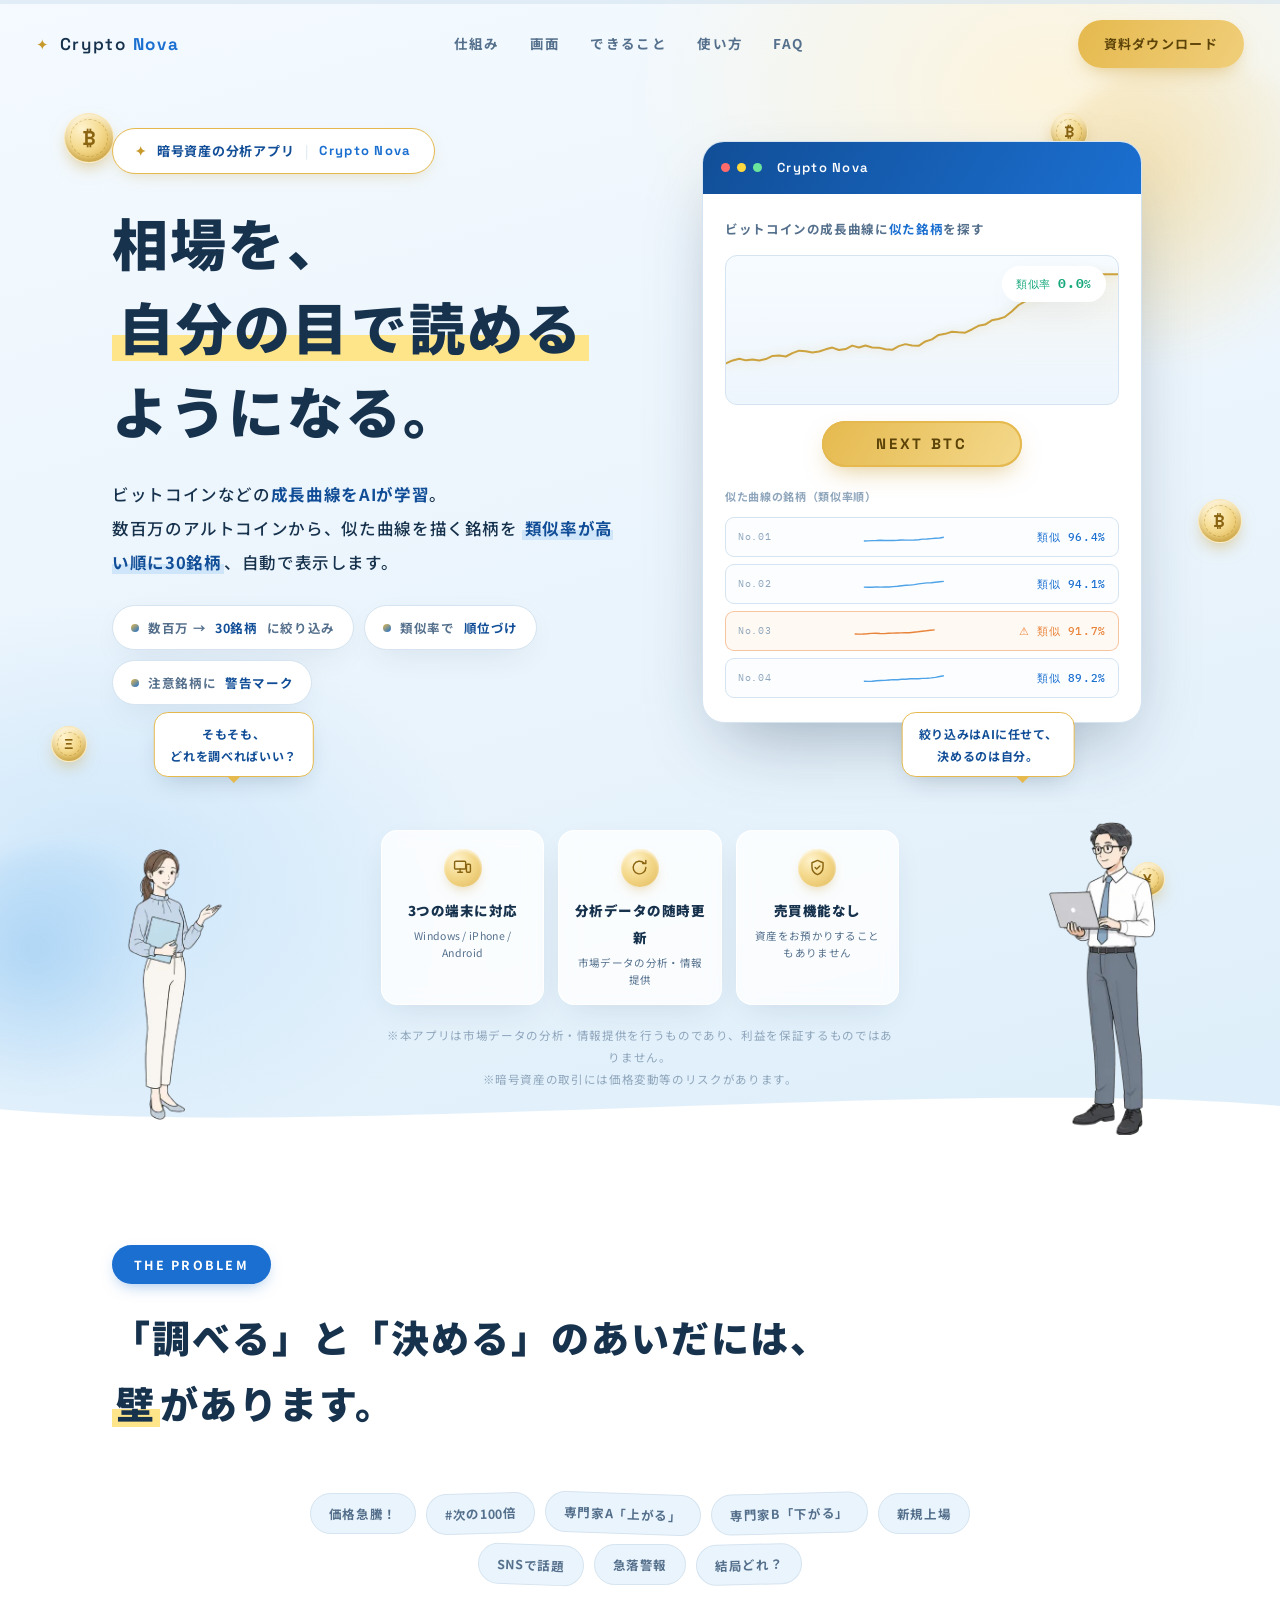
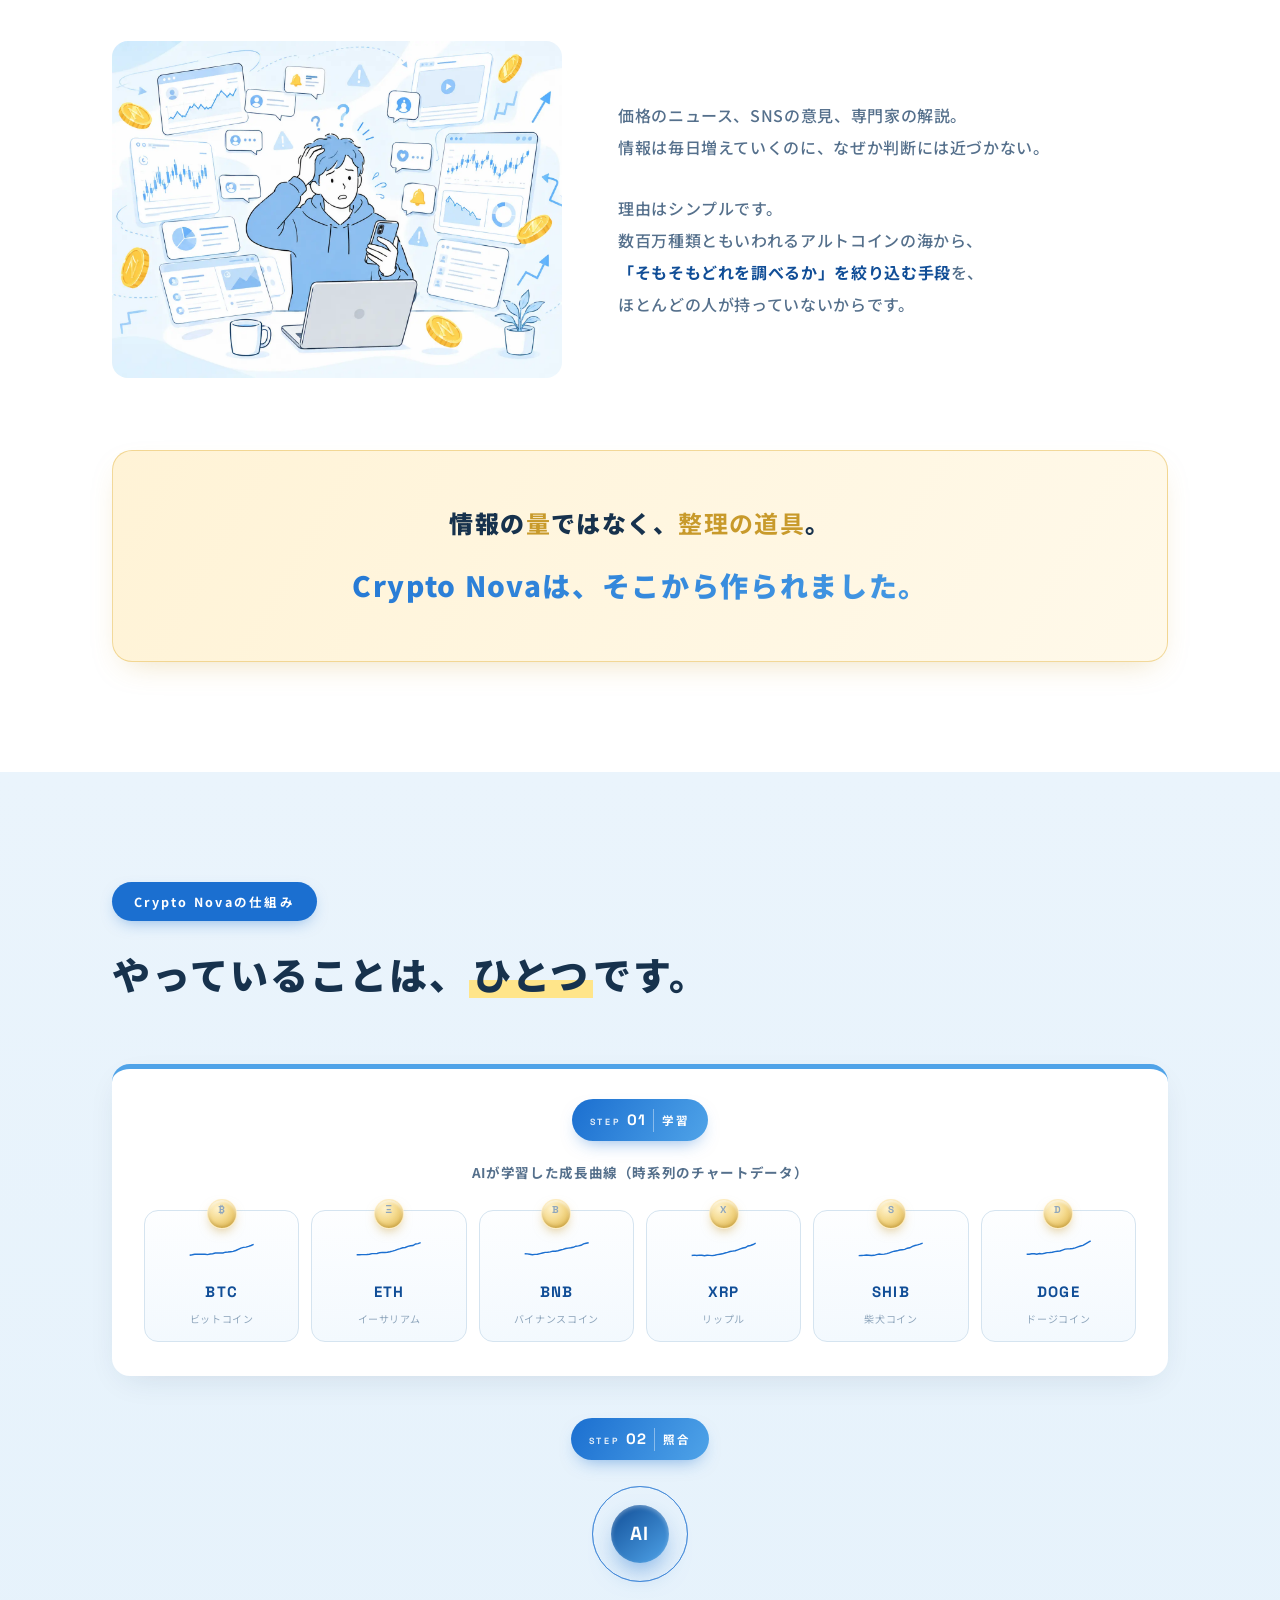
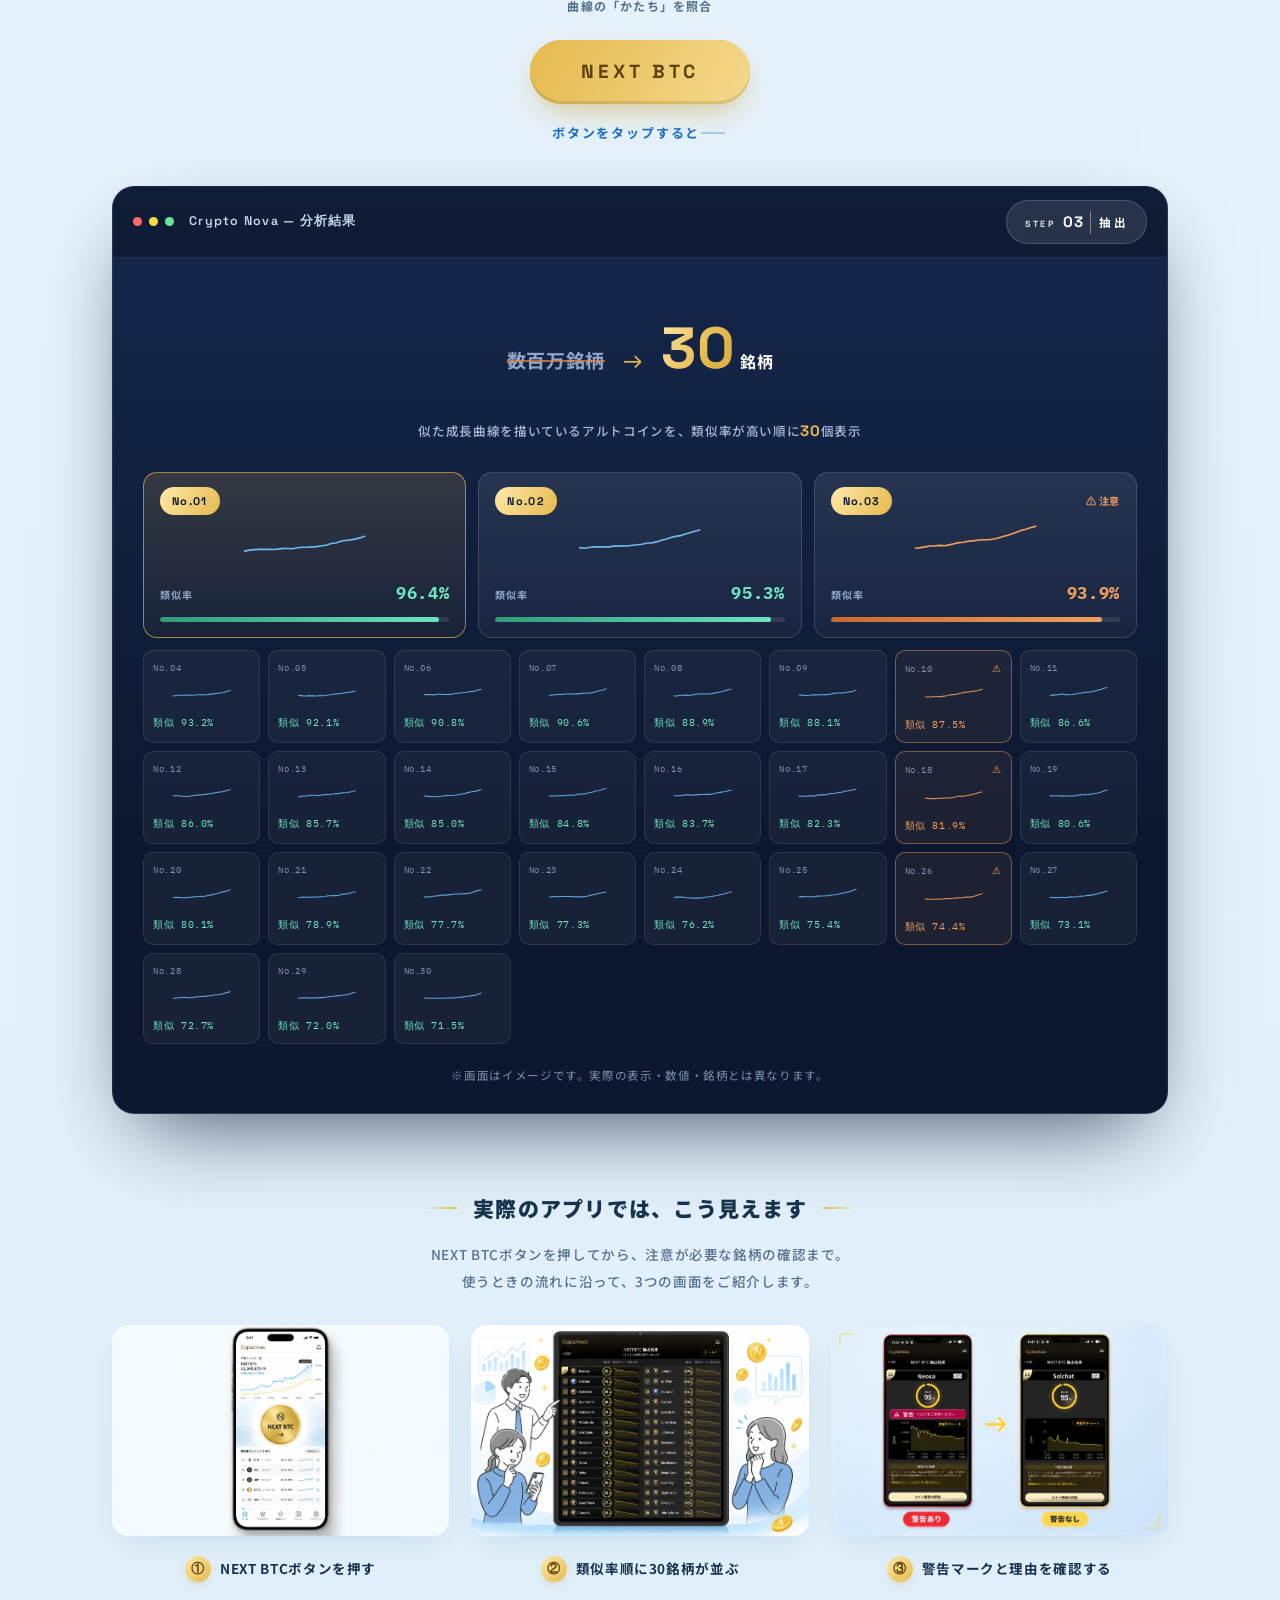
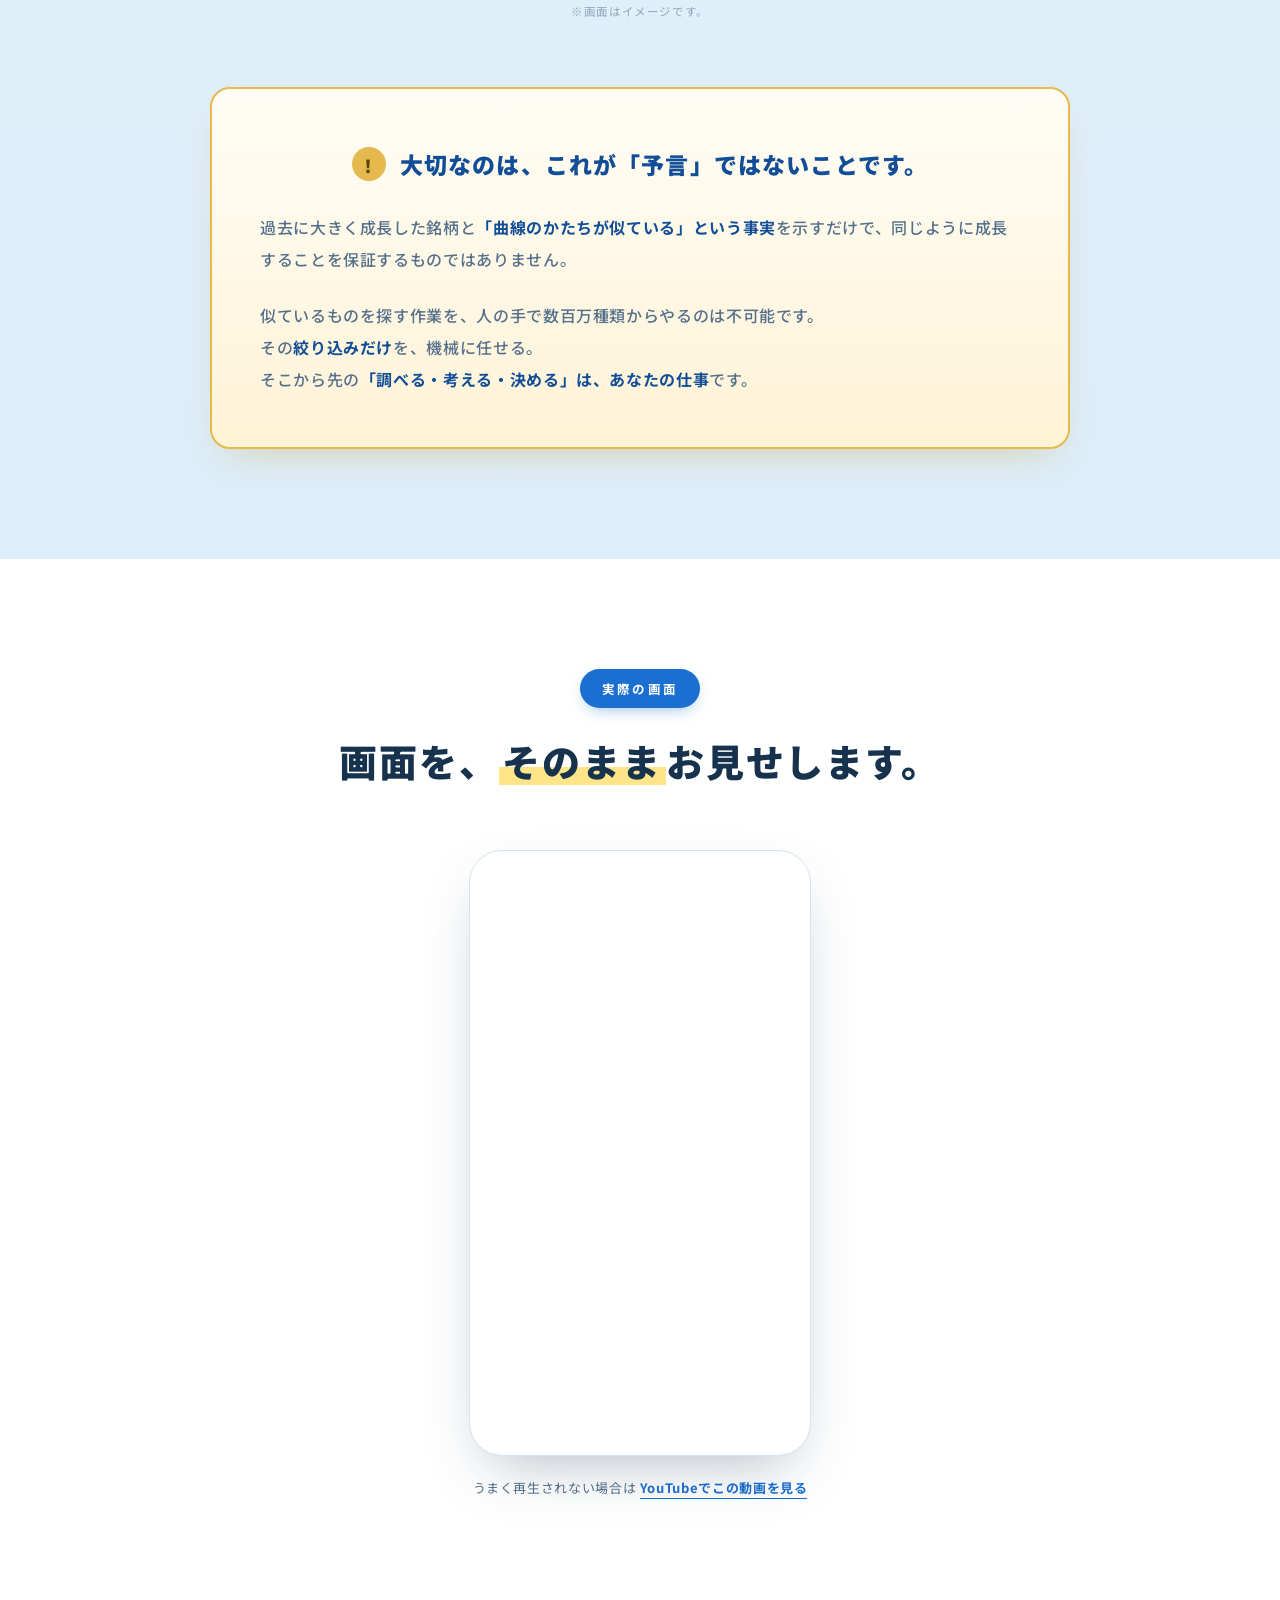
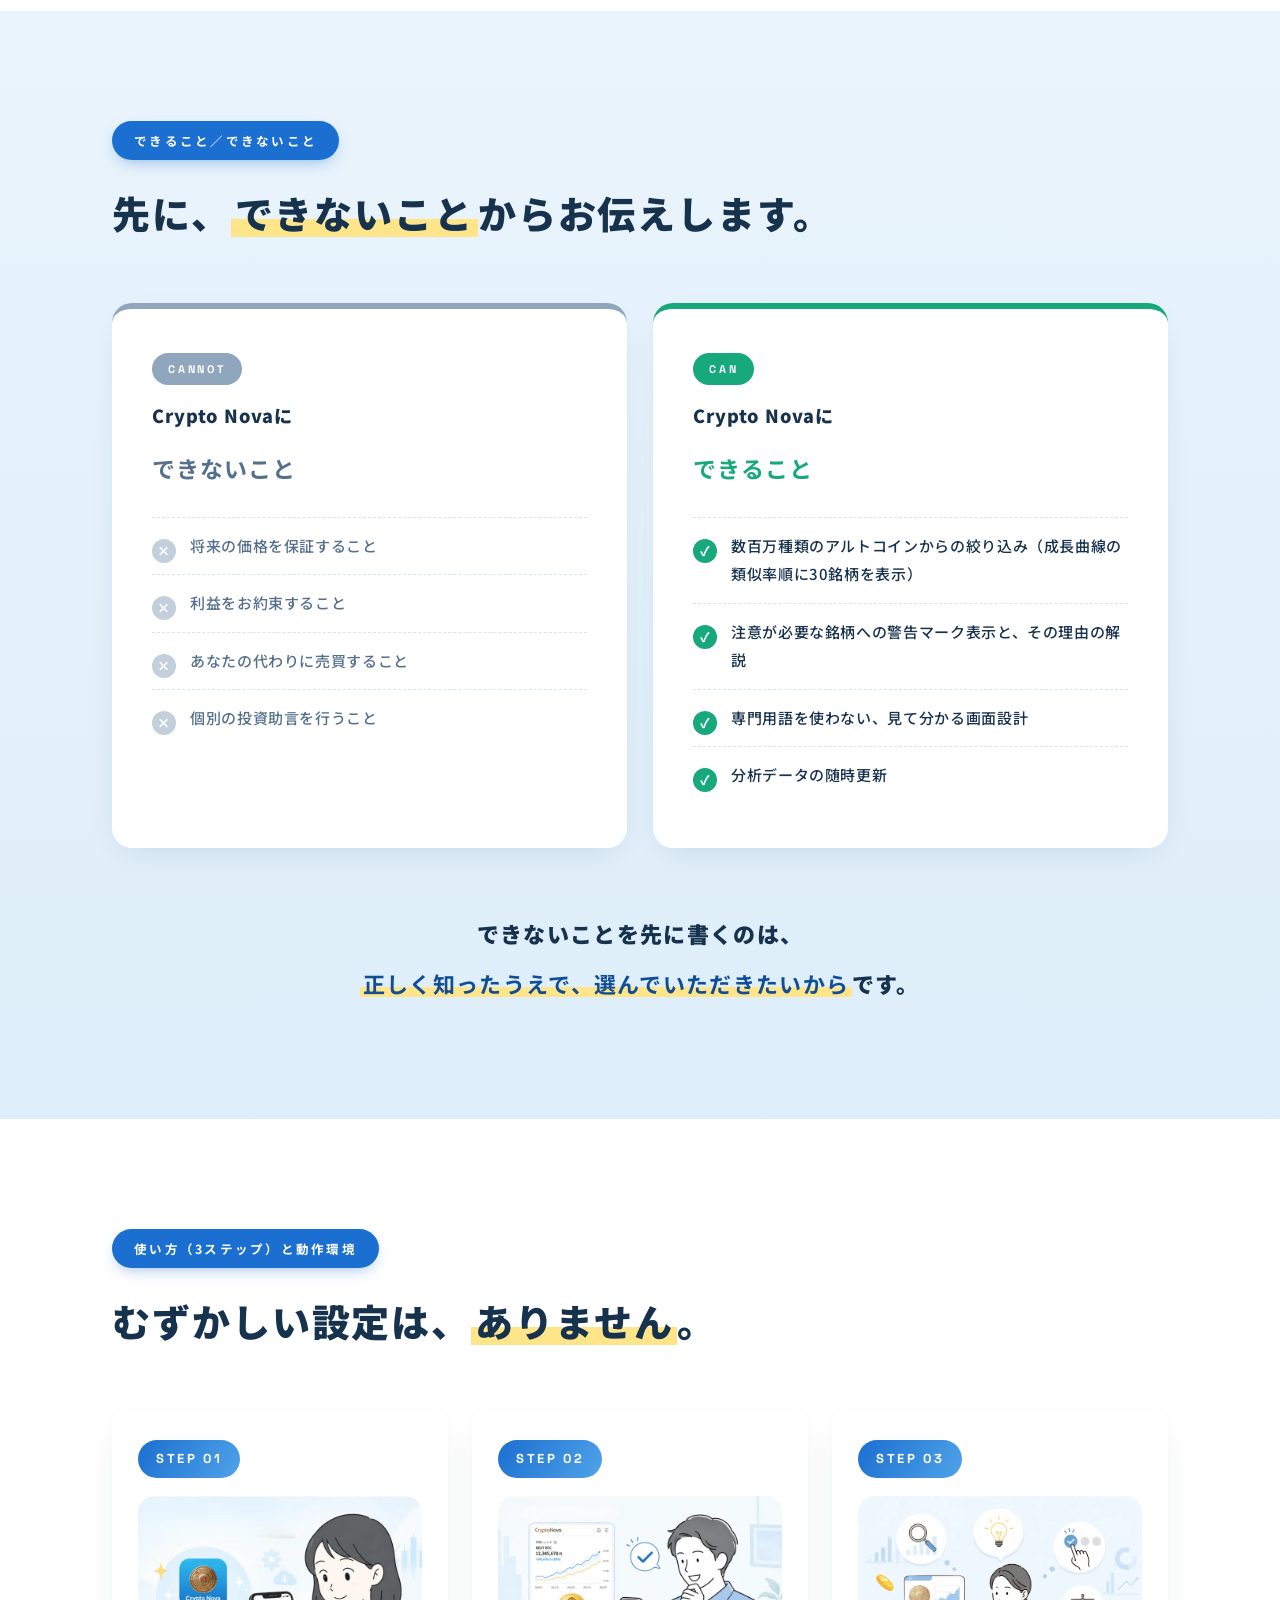
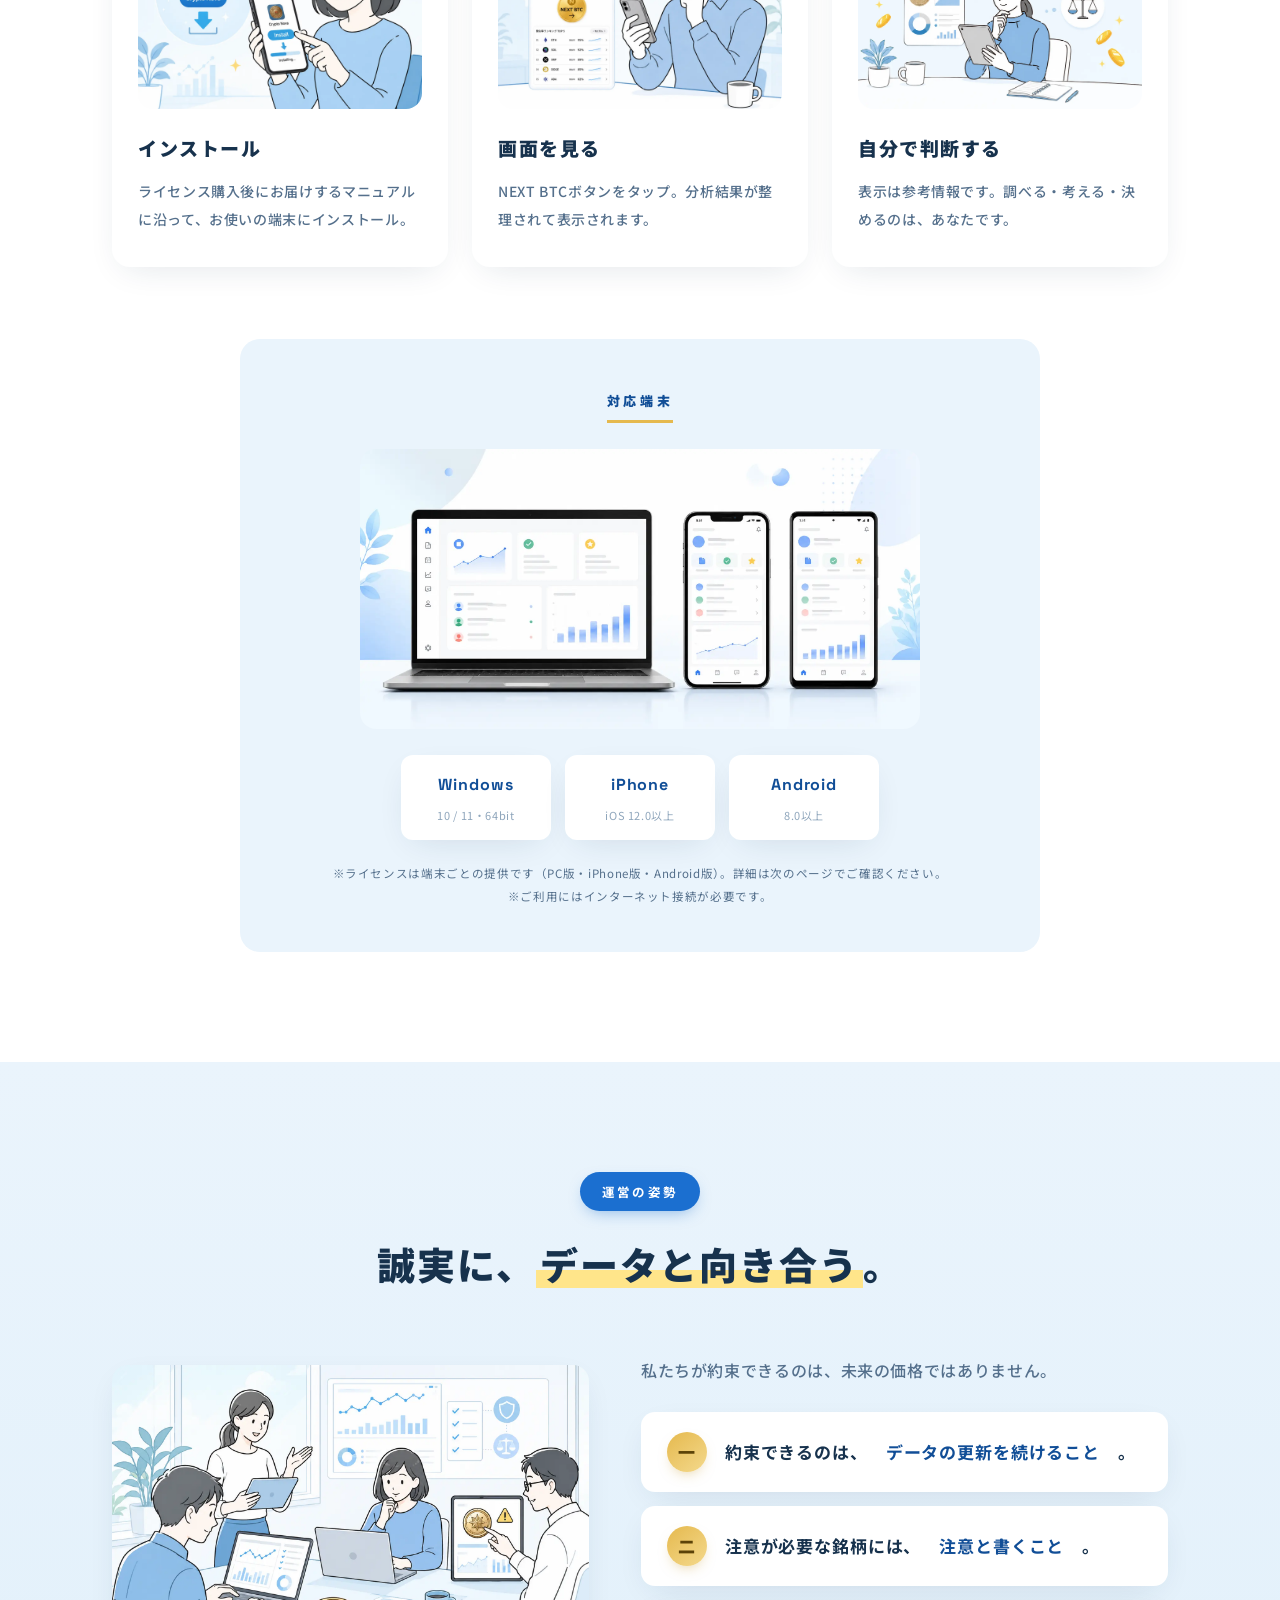
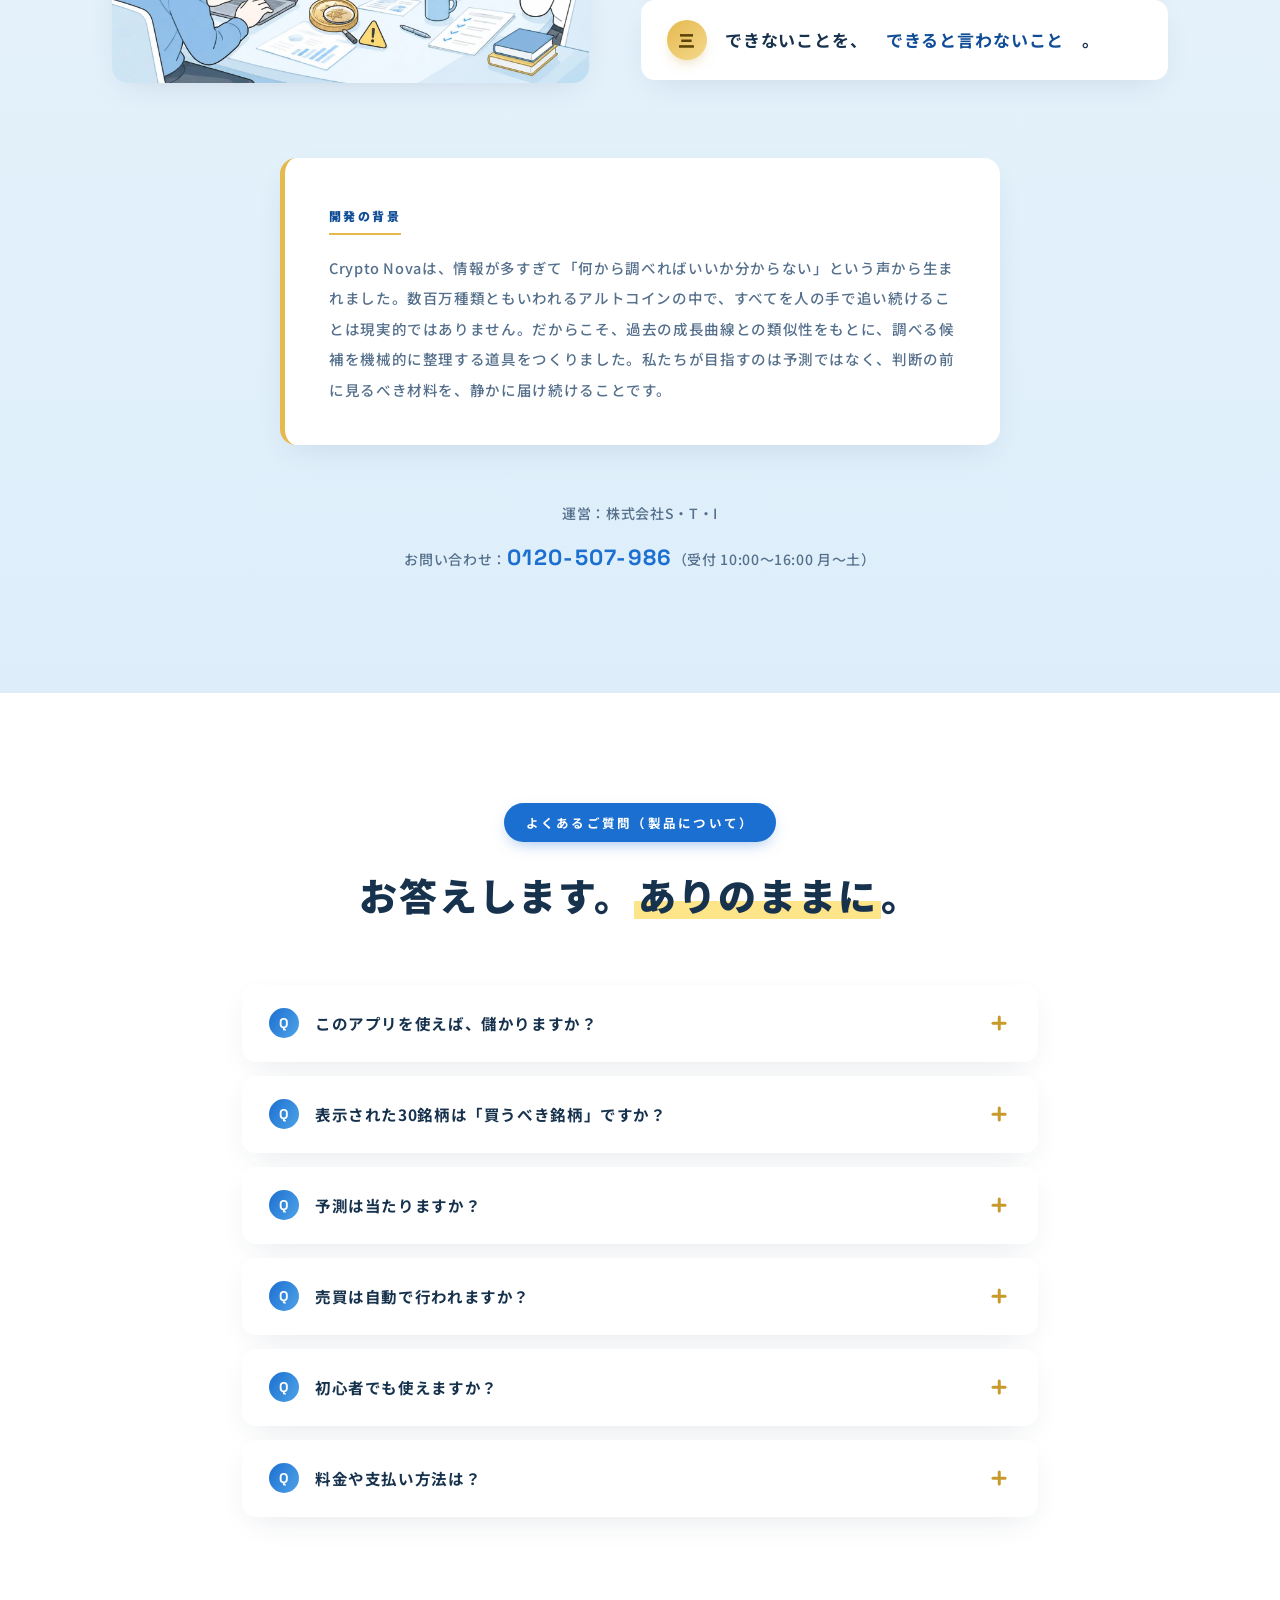
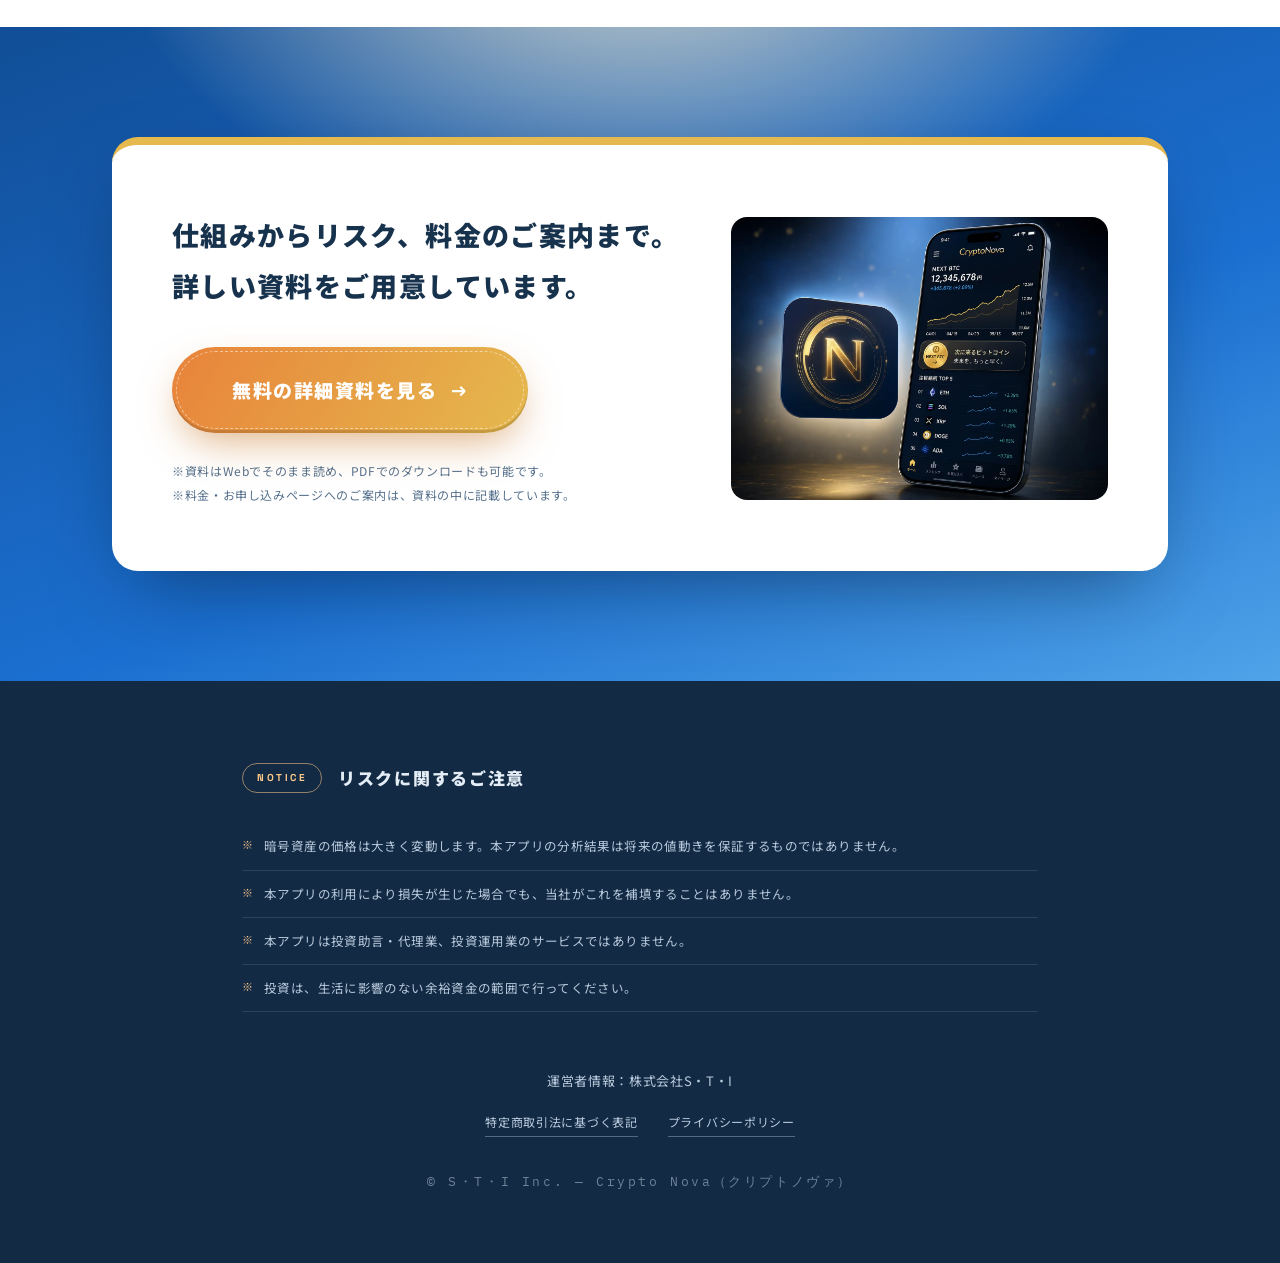
==== index.html @ 50c32b31 "Brand-search SEO: title/description, canonical, OGP, JSON-LD - Title/description now lead with Crypt" ====
<!doctype html>
<html lang="ja">
<head>
<meta charset="utf-8" />
<meta name="viewport" content="width=device-width, initial-scale=1" />
<title>Crypto Nova（クリプトノヴァ）｜暗号資産のデータ分析アプリ — 相場を、自分の目で読めるようになる。</title>
<meta name="description" content="Crypto Nova（クリプトノヴァ）は暗号資産市場のデータ分析を可視化するアプリ。数百万種類のアルトコインから、過去の成長曲線と似た銘柄を類似率順に30個表示します。運営：株式会社S・T・I。利益を保証するものではありません。">
<link rel="canonical" href="https://810eigo-droid.github.io/crypto-nova-v5lp/">

<!-- OGP（SNS・検索結果でのシェア表示用） -->
<meta property="og:type" content="website">
<meta property="og:site_name" content="Crypto Nova（クリプトノヴァ）">
<meta property="og:title" content="Crypto Nova（クリプトノヴァ）｜暗号資産のデータ分析アプリ">
<meta property="og:description" content="数百万種類のアルトコインから、過去の成長曲線と似た銘柄を類似率順に30銘柄表示。相場を、自分の目で読めるようになる。">
<meta property="og:url" content="https://810eigo-droid.github.io/crypto-nova-v5lp/">
<meta property="og:image" content="https://810eigo-droid.github.io/crypto-nova-v5lp/images/cta-app.webp">
<meta property="og:locale" content="ja_JP">
<meta name="twitter:card" content="summary_large_image">

<!-- 構造化データ（検索エンジン向けのアプリ情報） -->
<script type="application/ld+json">
{
  "@context": "https://schema.org",
  "@type": "SoftwareApplication",
  "name": "Crypto Nova",
  "alternateName": ["クリプトノヴァ", "クリプト・ノヴァ"],
  "applicationCategory": "FinanceApplication",
  "operatingSystem": "Windows 10/11, iOS 12.0以上, Android 8.0以上",
  "description": "暗号資産市場のデータ分析を可視化するアプリ。数百万種類のアルトコインから、過去の成長曲線と似た銘柄を類似率順に30銘柄表示します。利益を保証するものではありません。",
  "publisher": {
    "@type": "Organization",
    "name": "株式会社S・T・I"
  }
}
</script>
<link rel="icon" href="data:image/svg+xml,%3Csvg xmlns='http://www.w3.org/2000/svg' viewBox='0 0 32 32'%3E%3Crect width='32' height='32' rx='7' fill='%231B6FD0'/%3E%3Cpath d='M16 5l2.4 8.6L27 16l-8.6 2.4L16 27l-2.4-8.6L5 16l8.6-2.4z' fill='%23FFE9A8'/%3E%3C/svg%3E">
<link rel="preconnect" href="https://fonts.googleapis.com">
<link rel="preconnect" href="https://fonts.gstatic.com" crossorigin>
<link href="https://fonts.googleapis.com/css2?family=Noto+Sans+JP:wght@400;500;700;900&family=Space+Grotesk:wght@500;600;700&family=IBM+Plex+Mono:wght@400;500&display=swap" rel="stylesheet">
<link rel="stylesheet" href="css/style.css">
</head>
<body>

<!-- ページ上部：スクロール進捗バー -->
<div class="progress-bar" aria-hidden="true"><i></i></div>

<!-- 固定ナビ -->
<nav class="topnav" aria-label="ページ内ナビゲーション">
  <a class="brand" href="#top">
    <span class="brand-mark" aria-hidden="true">✦</span>
    <span class="brand-name">Crypto <b>Nova</b></span>
  </a>
  <div class="nav-links">
    <a href="#mechanism">仕組み</a>
    <a href="#demo">画面</a>
    <a href="#honest">できること</a>
    <a href="#howto">使い方</a>
    <a href="#faq">FAQ</a>
  </div>
  <a class="nav-cta" href="shiryo.html">資料ダウンロード</a>
</nav>

<main id="top">

<!-- =================================================== -->
<!-- S1 / ファーストビュー                                  -->
<!-- =================================================== -->
<section class="fv" id="fv">
  <div class="fv-orb orb-1" aria-hidden="true"></div>
  <div class="fv-orb orb-2" aria-hidden="true"></div>

  <!-- 浮遊コイン（CSS描画・画像不要／PCのみ表示） -->
  <div class="fv-coins" aria-hidden="true">
    <span class="coin c1">₿</span>
    <span class="coin c2">Ξ</span>
    <span class="coin c3">₿</span>
    <span class="coin c4">¥</span>
    <span class="coin c5">₿</span>
  </div>

  <!-- スマホ専用フルFV画像（PCでは非表示／読込失敗時は枠ごと非表示） -->
  <figure class="fv-sp">
    <img src="images/fv-sp.webp" width="887" height="1774"
      onerror="this.closest('.fv-sp').style.display='none'"
      alt="Crypto Nova｜相場を、自分の目で読めるようになる。ビットコインなどの成長曲線をAIが学習し、数百万のアルトコインから似た曲線の銘柄を類似率が高い順に30銘柄、自動で表示します。">
  </figure>

  <div class="container fv-grid">
    <div class="fv-copy">
      <p class="fv-ribbon reveal"><span class="ribbon-star">✦</span>暗号資産の分析アプリ<span class="ribbon-div">|</span><b>Crypto&nbsp;Nova</b></p>

      <h1 class="fv-title reveal d1">
        相場を、<br>
        <span class="mk">自分の目で読める</span><br>
        ようになる。
      </h1>

      <p class="fv-explain reveal d2">
        ビットコインなどの<strong>成長曲線をAIが学習</strong>。<br class="pc">
        数百万のアルトコインから、似た曲線を描く銘柄を
        <strong class="hl">類似率が高い順に30銘柄</strong>、自動で表示します。
      </p>

      <ul class="fv-feats reveal d3">
        <li><i></i>数百万 → <b>30銘柄</b>に絞り込み</li>
        <li><i></i>類似率で<b>順位づけ</b></li>
        <li><i></i>注意銘柄に<b>警告マーク</b></li>
      </ul>
    </div>

    <div class="fv-visual reveal d2">
      <div class="app-demo">
        <div class="app-demo-bar">
          <span class="ad-dot"></span><span class="ad-dot"></span><span class="ad-dot"></span>
          <span class="ad-name">Crypto Nova</span>
        </div>
        <div class="app-demo-screen">
          <p class="ad-cap">ビットコインの成長曲線に<b>似た銘柄</b>を探す</p>
          <div class="ad-chart">
            <canvas id="hero-chart"></canvas>
            <span class="ad-sim">類似率&nbsp;<b id="hero-sim">0.0</b>%</span>
          </div>
          <div class="ad-next" aria-hidden="true"><span class="ad-next-pulse"></span>NEXT&nbsp;BTC</div>
          <p class="ad-reslabel">似た曲線の銘柄（類似率順）</p>
          <ul class="ad-results" id="hero-results" aria-hidden="true"></ul>
        </div>
      </div>
    </div>
  </div>

  <!-- キャラクター＋信頼バッジ＋注意書きの地面ゾーン -->
  <div class="container fv-foot reveal d4">
    <div class="fv-char-wrap">
      <span class="char-bubble">そもそも、<br>どれを調べればいい？</span>
      <figure class="ph fv-char char-l" data-src="char-left.webp" data-size="520×760・透過" style="aspect-ratio:52/76"></figure>
    </div>

    <div class="fv-trust">
      <ul class="trust-list">
        <li>
          <i aria-hidden="true"><svg viewBox="0 0 24 24" fill="none" stroke="currentColor" stroke-width="1.8" stroke-linecap="round" stroke-linejoin="round"><rect x="2" y="4" width="14" height="10" rx="1.5"/><path d="M6 18h6M9 14v4"/><rect x="17" y="8" width="5" height="10" rx="1.2"/></svg></i>
          <b>3つの端末に対応</b>
          <span>Windows / iPhone / Android</span>
        </li>
        <li>
          <i aria-hidden="true"><svg viewBox="0 0 24 24" fill="none" stroke="currentColor" stroke-width="1.8" stroke-linecap="round" stroke-linejoin="round"><path d="M20 12a8 8 0 1 1-2.3-5.6"/><path d="M20 3v4h-4"/></svg></i>
          <b>分析データの随時更新</b>
          <span>市場データの分析・情報提供</span>
        </li>
        <li>
          <i aria-hidden="true"><svg viewBox="0 0 24 24" fill="none" stroke="currentColor" stroke-width="1.8" stroke-linecap="round" stroke-linejoin="round"><path d="M12 3l7 3v5c0 4.4-3 8.4-7 10-4-1.6-7-5.6-7-10V6z"/><path d="M9 12l2 2 4-4"/></svg></i>
          <b>売買機能なし</b>
          <span>資産をお預かりすることもありません</span>
        </li>
      </ul>
      <div class="fv-disclaimer">
        <p>※本アプリは市場データの分析・情報提供を行うものであり、利益を保証するものではありません。</p>
        <p>※暗号資産の取引には価格変動等のリスクがあります。</p>
      </div>
    </div>

    <div class="fv-char-wrap">
      <span class="char-bubble">絞り込みはAIに任せて、<br>決めるのは自分。</span>
      <figure class="ph fv-char char-r" data-src="char-right.webp" data-size="520×760・透過" style="aspect-ratio:52/76"></figure>
    </div>
  </div>

  <div class="fv-wave" aria-hidden="true">
    <svg viewBox="0 0 1440 90" preserveAspectRatio="none"><path d="M0,50 C360,95 1080,0 1440,45 L1440,90 L0,90 Z" fill="#FFFFFF"/></svg>
  </div>
</section>

<!-- =================================================== -->
<!-- S2 / 問題定義                                          -->
<!-- =================================================== -->
<section class="problem section bg-white" id="problem">
  <div class="container">
    <header class="sec-head reveal">
      <p class="sec-badge">THE PROBLEM</p>
      <h2 class="sec-title">「調べる」と「決める」のあいだには、<br class="pc"><span class="mk">壁</span>があります。</h2>
    </header>

    <!-- 情報ノイズのチップ -->
    <div class="noise-chips reveal" aria-hidden="true">
      <span>価格急騰！</span><span>#次の100倍</span><span>専門家A「上がる」</span><span>専門家B「下がる」</span><span>新規上場</span><span>SNSで話題</span><span>急落警報</span><span>結局どれ？</span>
    </div>

    <div class="problem-body">
      <div class="problem-visual reveal">
        <figure class="ph" data-src="problem-flood.webp" data-size="900×675" data-alt="情報の洪水に困っている人のイラスト" style="aspect-ratio:4/3"></figure>
      </div>

      <div class="problem-text reveal">
        <p>価格のニュース、SNSの意見、専門家の解説。<br>
        情報は毎日増えていくのに、なぜか判断には近づかない。</p>

        <p>理由はシンプルです。<br>
        数百万種類ともいわれるアルトコインの海から、<br class="pc">
        <strong>「そもそもどれを調べるか」を絞り込む手段</strong>を、<br class="pc">
        ほとんどの人が持っていないからです。</p>
      </div>
    </div>

    <div class="problem-conclusion reveal">
      <p class="conclusion-line">情報の<b>量</b>ではなく、<b>整理の道具</b>。</p>
      <p class="conclusion-brand">Crypto Novaは、そこから作られました。</p>
    </div>
  </div>
</section>

<!-- =================================================== -->
<!-- S3 / 仕組み                                            -->
<!-- =================================================== -->
<section class="mechanism section bg-blue" id="mechanism">
  <div class="container">
    <header class="sec-head reveal">
      <p class="sec-badge">Crypto Novaの仕組み</p>
      <h2 class="sec-title">やっていることは、<span class="mk">ひとつ</span>です。</h2>
    </header>

    <div class="mech-flow">
      <!-- STEP01 学習ソース -->
      <div class="mech-source card reveal">
        <div class="stage-tag"><span>STEP</span><b>01</b><em>学習</em></div>
        <p class="mech-caption">AIが学習した成長曲線（時系列のチャートデータ）</p>
        <ul class="coin-chips">
          <li><span class="coin-ic">₿</span><svg class="spark" data-seed="1" viewBox="0 0 64 24"></svg><b>BTC</b><span>ビットコイン</span></li>
          <li><span class="coin-ic">Ξ</span><svg class="spark" data-seed="2" viewBox="0 0 64 24"></svg><b>ETH</b><span>イーサリアム</span></li>
          <li><span class="coin-ic">B</span><svg class="spark" data-seed="3" viewBox="0 0 64 24"></svg><b>BNB</b><span>バイナンスコイン</span></li>
          <li><span class="coin-ic">X</span><svg class="spark" data-seed="4" viewBox="0 0 64 24"></svg><b>XRP</b><span>リップル</span></li>
          <li><span class="coin-ic">S</span><svg class="spark" data-seed="5" viewBox="0 0 64 24"></svg><b>SHIB</b><span>柴犬コイン</span></li>
          <li><span class="coin-ic">D</span><svg class="spark" data-seed="6" viewBox="0 0 64 24"></svg><b>DOGE</b><span>ドージコイン</span></li>
        </ul>
      </div>

      <!-- STEP02 AIコア → ボタン -->
      <div class="mech-button reveal">
        <div class="stage-tag mid"><span>STEP</span><b>02</b><em>照合</em></div>
        <div class="ai-core" aria-hidden="true">
          <span class="ring r1"></span><span class="ring r2"></span><span class="ring r3"></span>
          <span class="ai-face">AI</span>
        </div>
        <p class="ai-note">曲線の「かたち」を照合</p>
        <div class="nextbtc-btn" role="img" aria-label="NEXT BTCボタンのイメージ">
          <span class="nextbtc-pulse"></span>
          <span class="nextbtc-face">NEXT&nbsp;BTC</span>
        </div>
        <p class="mech-tap">ボタンをタップすると——</p>
      </div>

      <!-- STEP03 結果（アプリ風ダークパネル） -->
      <div class="mech-result reveal">
        <div class="rp-bar">
          <span class="rp-dot"></span><span class="rp-dot"></span><span class="rp-dot"></span>
          <span class="rp-title">Crypto Nova — 分析結果</span>
          <span class="stage-tag dark"><span>STEP</span><b>03</b><em>抽出</em></span>
        </div>
        <div class="rp-body">
          <div class="rp-stat" aria-hidden="true">
            <span class="rp-from">数百万銘柄</span>
            <span class="rp-arrow">→</span>
            <span class="rp-to"><b>30</b><small>銘柄</small></span>
          </div>
          <p class="rp-caption">似た成長曲線を描いているアルトコインを、類似率が高い順に<b>30</b>個表示</p>
          <div class="rp-top3" id="result-top3" aria-hidden="true"></div>
          <div class="rp-grid" id="result-grid" aria-hidden="true"></div>
          <p class="img-note dark">※画面はイメージです。実際の表示・数値・銘柄とは異なります。</p>
        </div>
      </div>
    </div>

    <!-- アプリ画面イメージ -->
    <header class="screens-head reveal">
      <p class="screens-title">実際のアプリでは、こう見えます</p>
      <p class="screens-lead">NEXT BTCボタンを押してから、注意が必要な銘柄の確認まで。<br class="pc">使うときの流れに沿って、3つの画面をご紹介します。</p>
    </header>
    <div class="mech-screens">
      <figure class="mech-screen reveal">
        <figure class="ph" data-src="app-ui-next.webp" data-size="1280×800" data-alt="NEXT BTCボタンの画面イメージ" style="aspect-ratio:16/10"></figure>
        <figcaption><b>①</b>NEXT BTCボタンを押す</figcaption>
      </figure>
      <figure class="mech-screen reveal">
        <figure class="ph" data-src="app-ui-list.webp" data-size="1280×800" data-alt="類似率順に30銘柄が並ぶ画面イメージ" style="aspect-ratio:16/10"></figure>
        <figcaption><b>②</b>類似率順に30銘柄が並ぶ</figcaption>
      </figure>
      <figure class="mech-screen reveal">
        <figure class="ph" data-src="app-ui-warning.webp" data-size="1280×800" data-alt="警告マークと理由の解説画面イメージ" style="aspect-ratio:16/10"></figure>
        <figcaption><b>③</b>警告マークと理由を確認する</figcaption>
      </figure>
    </div>
    <p class="img-note reveal">※画面はイメージです。</p>

    <!-- 予言ではない、の宣言 -->
    <div class="mech-honest card-gold reveal">
      <h3><span class="honest-icon" aria-hidden="true">！</span>大切なのは、これが「予言」ではないことです。</h3>
      <p>過去に大きく成長した銘柄と<strong>「曲線のかたちが似ている」という事実</strong>を示すだけで、同じように成長することを保証するものではありません。</p>
      <p>似ているものを探す作業を、人の手で数百万種類からやるのは不可能です。<br class="pc">
      その<strong>絞り込みだけ</strong>を、機械に任せる。<br class="pc">
      そこから先の<strong>「調べる・考える・決める」は、あなたの仕事</strong>です。</p>
    </div>
  </div>
</section>

<!-- =================================================== -->
<!-- S4 / 実際の画面（デモ動画）                              -->
<!-- =================================================== -->
<section class="demo section bg-white" id="demo">
  <div class="container">
    <header class="sec-head center reveal">
      <p class="sec-badge">実際の画面</p>
      <h2 class="sec-title">画面を、<span class="mk">そのまま</span>お見せします。</h2>
    </header>

    <div class="video-frame vertical reveal">
      <iframe
        src="https://www.youtube-nocookie.com/embed/cJ0Z7dCtuyY?rel=0&playsinline=1"
        title="「見て→買う」シンプル投資 — Crypto Nova デモ動画"
        loading="lazy"
        allow="accelerometer; autoplay; clipboard-write; encrypted-media; gyroscope; picture-in-picture; web-share"
        referrerpolicy="strict-origin-when-cross-origin"
        allowfullscreen></iframe>
    </div>
    <p class="video-fallback reveal">
      うまく再生されない場合は
      <a href="https://youtube.com/shorts/cJ0Z7dCtuyY" target="_blank" rel="noopener">YouTubeでこの動画を見る</a>
    </p>
  </div>
</section>

<!-- =================================================== -->
<!-- S5 / できること・できないこと                            -->
<!-- =================================================== -->
<section class="honest section bg-blue" id="honest">
  <div class="container">
    <header class="sec-head reveal">
      <p class="sec-badge">できること／できないこと</p>
      <h2 class="sec-title">先に、<span class="mk">できないこと</span>からお伝えします。</h2>
    </header>

    <div class="honest-grid">
      <div class="honest-card cannot reveal">
        <h3><span class="card-tag">CANNOT</span>Crypto Novaに<b>できないこと</b></h3>
        <ul>
          <li><span class="li-mark no">×</span>将来の価格を保証すること</li>
          <li><span class="li-mark no">×</span>利益をお約束すること</li>
          <li><span class="li-mark no">×</span>あなたの代わりに売買すること</li>
          <li><span class="li-mark no">×</span>個別の投資助言を行うこと</li>
        </ul>
      </div>

      <div class="honest-card can reveal">
        <h3><span class="card-tag">CAN</span>Crypto Novaに<b>できること</b></h3>
        <ul>
          <li><span class="li-mark yes">✓</span>数百万種類のアルトコインからの絞り込み（成長曲線の類似率順に30銘柄を表示）</li>
          <li><span class="li-mark yes">✓</span>注意が必要な銘柄への警告マーク表示と、その理由の解説</li>
          <li><span class="li-mark yes">✓</span>専門用語を使わない、見て分かる画面設計</li>
          <li><span class="li-mark yes">✓</span>分析データの随時更新</li>
        </ul>
      </div>
    </div>

    <p class="honest-why reveal">
      できないことを先に書くのは、<br>
      <strong class="mk">正しく知ったうえで、選んでいただきたいから</strong>です。
    </p>
  </div>
</section>

<!-- =================================================== -->
<!-- S6 / 使い方と動作環境                                   -->
<!-- =================================================== -->
<section class="howto section bg-white" id="howto">
  <div class="container">
    <header class="sec-head reveal">
      <p class="sec-badge">使い方（3ステップ）と動作環境</p>
      <h2 class="sec-title">むずかしい設定は、<span class="mk">ありません</span>。</h2>
    </header>

    <ol class="steps">
      <li class="step card reveal">
        <span class="step-num">STEP 01</span>
        <figure class="ph" data-src="step-install.webp" data-size="720×540" data-alt="インストールのイラスト" style="aspect-ratio:4/3"></figure>
        <h3>インストール</h3>
        <p>ライセンス購入後にお届けするマニュアルに沿って、お使いの端末にインストール。</p>
      </li>
      <li class="step card reveal">
        <span class="step-num">STEP 02</span>
        <figure class="ph" data-src="step-view.webp" data-size="720×540" data-alt="画面を見るイラスト" style="aspect-ratio:4/3"></figure>
        <h3>画面を見る</h3>
        <p>NEXT BTCボタンをタップ。分析結果が整理されて表示されます。</p>
      </li>
      <li class="step card reveal">
        <span class="step-num">STEP 03</span>
        <figure class="ph" data-src="step-decide.webp" data-size="720×540" data-alt="自分で判断するイラスト" style="aspect-ratio:4/3"></figure>
        <h3>自分で判断する</h3>
        <p>表示は参考情報です。調べる・考える・決めるのは、あなたです。</p>
      </li>
    </ol>

    <div class="env reveal">
      <p class="env-title">対応端末</p>
      <figure class="ph env-visual" data-src="devices-lineup.webp" data-size="1400×700" data-alt="Windows・iPhone・Androidの端末イメージ" style="aspect-ratio:2/1"></figure>
      <ul class="env-badges">
        <li><b>Windows</b><span>10 / 11・64bit</span></li>
        <li><b>iPhone</b><span>iOS 12.0以上</span></li>
        <li><b>Android</b><span>8.0以上</span></li>
      </ul>
      <p class="env-note">※ライセンスは端末ごとの提供です（PC版・iPhone版・Android版）。詳細は次のページでご確認ください。<br>※ご利用にはインターネット接続が必要です。</p>
    </div>
  </div>
</section>

<!-- =================================================== -->
<!-- S7 / 運営の姿勢                                        -->
<!-- =================================================== -->
<section class="stance section bg-blue" id="stance">
  <div class="container">
    <header class="sec-head center reveal">
      <p class="sec-badge">運営の姿勢</p>
      <h2 class="sec-title">誠実に、<span class="mk">データと向き合う</span>。</h2>
    </header>

    <div class="stance-grid">
      <div class="stance-visual reveal">
        <figure class="ph" data-src="stance-team.webp" data-size="1200×800" data-alt="データと向き合う運営チームのイメージ" style="aspect-ratio:3/2"></figure>
      </div>

      <div class="stance-body reveal">
        <p class="stance-intro">私たちが約束できるのは、未来の価格ではありません。</p>
        <ul class="stance-vows">
          <li><span class="vow-num">一</span>約束できるのは、<strong>データの更新を続けること</strong>。</li>
          <li><span class="vow-num">二</span>注意が必要な銘柄には、<strong>注意と書くこと</strong>。</li>
          <li><span class="vow-num">三</span>できないことを、<strong>できると言わないこと</strong>。</li>
        </ul>
      </div>
    </div>

    <!-- 開発の背景 -->
    <div class="stance-background reveal">
      <p class="bg-label">開発の背景</p>
      <p class="bg-body">Crypto Novaは、情報が多すぎて「何から調べればいいか分からない」という声から生まれました。数百万種類ともいわれるアルトコインの中で、すべてを人の手で追い続けることは現実的ではありません。だからこそ、過去の成長曲線との類似性をもとに、調べる候補を機械的に整理する道具をつくりました。私たちが目指すのは予測ではなく、判断の前に見るべき材料を、静かに届け続けることです。</p>
    </div>

    <div class="stance-company reveal">
      <p>運営：株式会社S・T・I</p>
      <p>お問い合わせ：<a href="tel:0120507986" class="tel">0120-507-986</a>（受付 10:00〜16:00 月〜土）</p>
    </div>
  </div>
</section>

<!-- =================================================== -->
<!-- S8 / FAQ                                             -->
<!-- =================================================== -->
<section class="faq section bg-white" id="faq">
  <div class="container narrow">
    <header class="sec-head center reveal">
      <p class="sec-badge">よくあるご質問（製品について）</p>
      <h2 class="sec-title">お答えします。<span class="mk">ありのままに</span>。</h2>
    </header>

    <div class="faq-list">
      <details class="faq-item reveal">
        <summary><span class="q">Q</span>このアプリを使えば、儲かりますか？<span class="faq-toggle" aria-hidden="true"></span></summary>
        <div class="faq-a"><span class="a">A</span><p>いいえ、利益をお約束するものではありません。表示されるのは「過去の成長曲線と似ている」という分析結果であり、投資の成果はご自身の判断と市場の状況によって決まります。</p></div>
      </details>

      <details class="faq-item reveal">
        <summary><span class="q">Q</span>表示された30銘柄は「買うべき銘柄」ですか？<span class="faq-toggle" aria-hidden="true"></span></summary>
        <div class="faq-a"><span class="a">A</span><p>いいえ。「調べる候補」です。類似率が高いことは、値上がりの保証ではありません。警告マークの有無も含め、ご自身で調べたうえでご判断ください。</p></div>
      </details>

      <details class="faq-item reveal">
        <summary><span class="q">Q</span>予測は当たりますか？<span class="faq-toggle" aria-hidden="true"></span></summary>
        <div class="faq-a"><span class="a">A</span><p>本アプリは将来を予測するものではなく、過去のデータとの類似を示すものです。似た曲線を描いた銘柄が、同じ結果になるとは限りません。</p></div>
      </details>

      <details class="faq-item reveal">
        <summary><span class="q">Q</span>売買は自動で行われますか？<span class="faq-toggle" aria-hidden="true"></span></summary>
        <div class="faq-a"><span class="a">A</span><p>いいえ。売買機能はなく、資産をお預かりすることもありません。</p></div>
      </details>

      <details class="faq-item reveal">
        <summary><span class="q">Q</span>初心者でも使えますか？<span class="faq-toggle" aria-hidden="true"></span></summary>
        <div class="faq-a"><span class="a">A</span><p>画面は専門用語を使わない設計です。ただし暗号資産の基礎知識と、取引に伴うリスクの理解は必要です。</p></div>
      </details>

      <details class="faq-item reveal">
        <summary><span class="q">Q</span>料金や支払い方法は？<span class="faq-toggle" aria-hidden="true"></span></summary>
        <div class="faq-a"><span class="a">A</span><p>詳細資料の中でご案内している料金・お申し込みページにすべて記載しています。一括・分割の総額、端末ごとのライセンス、動作要件までご確認のうえお申し込みください。</p></div>
      </details>
    </div>
  </div>
</section>

<!-- =================================================== -->
<!-- CTA（最終）                                           -->
<!-- =================================================== -->
<section class="final-cta section" id="final-cta">
  <div class="container">
    <div class="cta-card reveal">
      <div class="cta-copy">
        <h2 class="cta-title">仕組みからリスク、料金のご案内まで。<br class="pc">詳しい資料をご用意しています。</h2>
        <a class="btn-primary big" href="shiryo.html">
          無料の詳細資料を見る
          <span class="btn-arrow" aria-hidden="true">→</span>
        </a>
        <p class="cta-note">※資料はWebでそのまま読め、PDFでのダウンロードも可能です。<br class="pc">※料金・お申し込みページへのご案内は、資料の中に記載しています。</p>
      </div>
      <div class="cta-visual">
        <figure class="ph" data-src="cta-app.webp" data-size="1200×900（透過推奨）" data-alt="Crypto Novaのアプリイメージ" style="aspect-ratio:4/3"></figure>
      </div>
    </div>
  </div>
</section>

<!-- =================================================== -->
<!-- S9 / リスク注意・運営者情報（フッター）                   -->
<!-- =================================================== -->
<footer class="risk-footer" id="risk">
  <div class="container narrow">
    <h2 class="risk-title"><span class="notice-tag">NOTICE</span>リスクに関するご注意</h2>
    <ul class="risk-list">
      <li>暗号資産の価格は大きく変動します。本アプリの分析結果は将来の値動きを保証するものではありません。</li>
      <li>本アプリの利用により損失が生じた場合でも、当社がこれを補填することはありません。</li>
      <li>本アプリは投資助言・代理業、投資運用業のサービスではありません。</li>
      <li>投資は、生活に影響のない余裕資金の範囲で行ってください。</li>
    </ul>

    <div class="footer-info">
      <p>運営者情報：株式会社S・T・I</p>
      <nav class="footer-links" aria-label="規約リンク">
        <a href="https://utage-system.com/p/GmEAOaUJH50i" target="_blank" rel="noopener">特定商取引法に基づく表記</a>
        <a href="https://utage-system.com/p/vxZiZWdCKVAc" target="_blank" rel="noopener">プライバシーポリシー</a>
      </nav>
      <p class="copyright">© S・T・I Inc. — Crypto Nova（クリプトノヴァ）</p>
    </div>
  </div>
</footer>

</main>

<script src="js/main.js"></script>
</body>
</html>
---- css/style.css ----
/* ===================================================
   Crypto Nova LP — Bright & Rich
   淡いブルー × 白 × ゴールドの明るい高級感
   =================================================== */

:root{
  --bg-blue:   #EAF4FC;   /* 淡いブルー */
  --bg-blue-2: #DDEEFA;
  --white:     #FFFFFF;
  --ink:       #17324D;   /* 濃紺の本文 */
  --ink-dim:   #55708C;   /* 補足 */
  --ink-faint: #8FA6BC;   /* 微弱 */
  --blue:      #1B6FD0;   /* メインブルー */
  --blue-deep: #114E97;
  --sky:       #4FA3E8;
  --gold:      #E5B94E;   /* ゴールド */
  --gold-deep: #C89A2B;
  --gold-pale: #FFF3D6;
  --mint:      #17A87B;   /* できること */
  --warn:      #E8833A;   /* 警告 */
  --red:       #D64545;   /* できないこと */
  --line:      #D5E4F0;

  --sans: "Noto Sans JP", "Hiragino Kaku Gothic ProN", sans-serif;
  --latin: "Space Grotesk", sans-serif;
  --mono: "IBM Plex Mono", monospace;

  --max: 1120px;
  --shadow-card: 0 10px 34px -12px rgba(23,50,77,.14);
  --shadow-hover: 0 18px 44px -14px rgba(23,50,77,.22);
}

*{ margin:0; padding:0; box-sizing:border-box; }
html{ scroll-behavior:smooth; }
body{
  background:var(--bg-blue);
  color:var(--ink);
  font-family:var(--sans);
  font-size:16px;
  line-height:2;
  letter-spacing:.04em;
  overflow-x:hidden;
  -webkit-font-smoothing:antialiased;
}
img{ max-width:100%; display:block; }
a{ color:inherit; text-decoration:none; }
ul,ol{ list-style:none; }
strong{ color:var(--blue-deep); font-weight:700; }
.pc{ display:inline; }
@media (max-width:768px){ .pc{ display:none; } }

::selection{ background:rgba(229,185,78,.35); }

/* 蛍光マーカー風ハイライト */
.mk{
  background:linear-gradient(transparent 62%, #FFE58A 62%, #FFE58A 94%, transparent 94%);
  padding:0 .1em;
}

/* ---------- 共通レイアウト ---------- */
.container{ max-width:var(--max); margin:0 auto; padding:0 32px; position:relative; z-index:2; }
.container.narrow{ max-width:860px; }
.section{ position:relative; padding:110px 0; }
.bg-white{ background:var(--white); }
.bg-blue{ background:linear-gradient(180deg, var(--bg-blue), var(--bg-blue-2)); }
@media (max-width:768px){ .section{ padding:76px 0; } .container{ padding:0 20px; } }

/* セクション見出し */
.sec-head{ margin-bottom:56px; }
.sec-head.center{ text-align:center; }
.sec-badge{
  display:inline-block;
  background:var(--blue);
  color:#fff;
  font-size:12.5px; font-weight:700; letter-spacing:.18em;
  padding:7px 22px; border-radius:100px;
  margin-bottom:20px;
  box-shadow:0 6px 16px -6px rgba(27,111,208,.5);
}
.sec-title{
  font-weight:900;
  font-size:clamp(25px,3.8vw,38px);
  line-height:1.75;
  letter-spacing:.05em;
}

/* 汎用カード */
.card{
  background:var(--white);
  border-radius:18px;
  box-shadow:var(--shadow-card);
}

/* ---------- 画像プレースホルダ ----------
   images/ に data-src と同名のwebpを置くと自動で差し替わる */
.ph{
  position:relative;
  width:100%;
  border-radius:16px;
  overflow:hidden;
  background:
    repeating-linear-gradient(45deg, #F2F8FD 0 14px, #E8F2FB 14px 28px);
  border:2px dashed #B9D4EA;
  display:grid; place-items:center;
}
.ph::before{
  content:attr(data-src);
  font-family:var(--mono);
  font-size:12px; letter-spacing:.06em;
  color:var(--blue);
  background:rgba(255,255,255,.9);
  padding:6px 14px 4px; border-radius:8px 8px 0 0;
  transform:translateY(-12px);
}
.ph::after{
  content:attr(data-size) " / WEBP";
  position:absolute;
  margin-top:34px;
  font-family:var(--mono);
  font-size:10.5px; letter-spacing:.06em;
  color:var(--ink-faint);
  background:rgba(255,255,255,.9);
  padding:2px 14px 5px; border-radius:0 0 8px 8px;
}
.ph.loaded{ border:0; background:none; }
.ph.loaded::before, .ph.loaded::after{ display:none; }
.ph.loaded img{ width:100%; height:100%; object-fit:cover; }

/* ---------- スクロール出現 ---------- */
.reveal{ opacity:0; transform:translateY(26px); transition:opacity .9s cubic-bezier(.2,.7,.2,1), transform .9s cubic-bezier(.2,.7,.2,1); }
.reveal.is-in{ opacity:1; transform:none; }
.reveal.d1{ transition-delay:.08s; } .reveal.d2{ transition-delay:.18s; }
.reveal.d3{ transition-delay:.28s; } .reveal.d4{ transition-delay:.38s; }
.reveal.d5{ transition-delay:.48s; }

@media (prefers-reduced-motion: reduce){
  .reveal{ opacity:1; transform:none; transition:none; }
  html{ scroll-behavior:auto; }
}

/* ---------- 進捗バー ---------- */
.progress-bar{
  position:fixed; top:0; left:0; right:0; height:4px; z-index:60;
  background:rgba(213,228,240,.6);
}
.progress-bar i{
  display:block; height:100%; width:0%;
  background:linear-gradient(90deg, var(--gold), var(--blue));
  transition:width .15s linear;
}

/* ---------- 固定ナビ ---------- */
.topnav{
  position:fixed; top:4px; left:0; right:0; z-index:50;
  display:flex; align-items:center; justify-content:space-between;
  padding:16px 36px;
  transition:background .4s, box-shadow .4s, backdrop-filter .4s;
}
.topnav.scrolled{
  background:rgba(255,255,255,.92);
  backdrop-filter:blur(12px);
  box-shadow:0 4px 24px -12px rgba(23,50,77,.18);
}
.brand{ display:flex; align-items:center; gap:10px; }
.brand-mark{ color:var(--gold-deep); font-size:15px; }
.brand-name{ font-family:var(--latin); font-size:17px; letter-spacing:.1em; font-weight:600; color:var(--ink); }
.brand-name b{ color:var(--blue); font-weight:700; }
.nav-links{ display:flex; gap:30px; }
.nav-links a{
  font-size:13.5px; font-weight:700; letter-spacing:.1em; color:var(--ink-dim);
  padding:4px 0; border-bottom:2px solid transparent;
  transition:color .3s, border-color .3s;
}
.nav-links a:hover{ color:var(--blue); border-color:var(--gold); }
.nav-cta{
  font-size:13px; font-weight:700; letter-spacing:.1em;
  background:linear-gradient(120deg, var(--gold), #F0CE7A);
  color:#5C4308;
  padding:11px 26px; border-radius:100px;
  box-shadow:0 8px 20px -8px rgba(200,154,43,.6);
  transition:transform .3s, box-shadow .3s;
}
.nav-cta:hover{ transform:translateY(-2px); box-shadow:0 12px 26px -8px rgba(200,154,43,.7); }
@media (max-width:900px){
  .nav-links{ display:none; }
  .topnav{ padding:12px 20px; }
}

/* ---------- メインボタン ---------- */
.btn-primary{
  display:inline-flex; align-items:center; justify-content:center; gap:14px;
  font-weight:900; font-size:16.5px; letter-spacing:.08em;
  color:#fff;
  background:linear-gradient(120deg, var(--blue) 0%, var(--sky) 100%);
  padding:20px 48px; border-radius:100px;
  box-shadow:0 14px 34px -10px rgba(27,111,208,.55), inset 0 -3px 0 rgba(0,0,0,.12);
  transition:transform .3s, box-shadow .3s;
  position:relative;
}
.btn-primary::after{
  content:""; position:absolute; inset:4px;
  border-radius:100px;
  border:1px dashed rgba(255,255,255,.5);
  pointer-events:none;
}
.btn-primary:hover{
  transform:translateY(-3px);
  box-shadow:0 20px 44px -10px rgba(27,111,208,.65), inset 0 -3px 0 rgba(0,0,0,.12);
}
.btn-primary .btn-arrow{ font-family:var(--latin); transition:transform .3s; }
.btn-primary:hover .btn-arrow{ transform:translateX(4px); }
.btn-primary.big{
  font-size:19px; padding:24px 60px;
  background:linear-gradient(120deg, #E8833A 0%, var(--gold) 100%);
  box-shadow:0 16px 40px -10px rgba(200,120,40,.6), inset 0 -3px 0 rgba(0,0,0,.14);
  animation:ctaBeat 2.6s ease-in-out infinite;
}
@keyframes ctaBeat{ 0%,100%{ transform:scale(1); } 8%{ transform:scale(1.03); } 16%{ transform:scale(1); } }
.btn-primary.big:hover{ animation-play-state:paused; transform:translateY(-3px) scale(1.02); }
@media (max-width:600px){ .btn-primary.big{ font-size:15.5px; padding:20px 34px; } }

/* ===================================================
   S1 / ファーストビュー
   =================================================== */
.fv{
  position:relative;
  padding:128px 0 0;
  background:
    radial-gradient(55% 45% at 82% 8%, rgba(255,243,214,.85), transparent 60%),
    radial-gradient(48% 40% at 8% 78%, rgba(200,228,250,.85), transparent 62%),
    linear-gradient(165deg, #F4FAFF 0%, var(--bg-blue) 55%, var(--bg-blue-2) 100%);
  overflow:hidden;
}
.fv-sp{ display:none; }
.fv-orb{
  position:absolute; border-radius:50%; z-index:0; pointer-events:none;
  filter:blur(8px); opacity:.55;
}
.orb-1{
  width:320px; height:320px; right:-70px; top:60px;
  background:radial-gradient(circle at 35% 35%, rgba(229,185,78,.55), transparent 65%);
  animation:floaty 7s ease-in-out infinite;
}
.orb-2{
  width:260px; height:260px; left:-70px; bottom:30px;
  background:radial-gradient(circle at 40% 40%, rgba(79,163,232,.5), transparent 65%);
  animation:floaty 6s ease-in-out infinite; animation-delay:-3s;
}
@keyframes floaty{ 0%,100%{ transform:translateY(0); } 50%{ transform:translateY(-18px); } }

/* フッターのキャラクター（透過画像をimagesに入れると表示） */
.fv-char-wrap{
  position:relative; align-self:flex-end; z-index:3;
  margin-bottom:-12px; /* 足元を波に少し重ねて「立たせる」 */
}
.fv-char{
  width:clamp(170px, 19vw, 295px);
  border:0; background:none; border-radius:0;
}
.fv-char::before, .fv-char::after{ opacity:.5; }
.fv-char.loaded img{ object-fit:contain; object-position:bottom; }

/* キャラの吹き出し */
.char-bubble{
  position:absolute; bottom:calc(100% + 14px); left:50%; transform:translateX(-50%);
  width:max-content; max-width:210px;
  background:var(--white);
  border:1.5px solid var(--gold);
  border-radius:14px;
  padding:10px 16px;
  font-size:12px; font-weight:700; color:var(--blue-deep);
  line-height:1.8; text-align:center;
  box-shadow:0 10px 24px -10px rgba(23,50,77,.25);
  animation:floaty 5s ease-in-out infinite;
}
.char-bubble::after{
  content:""; position:absolute; top:100%; left:50%; transform:translateX(-50%);
  border:7px solid transparent; border-top-color:var(--gold);
}
/* 右キャラの吹き出しは左に寄せる（画面端から離す） */
.fv-char-wrap:last-child .char-bubble{ left:26%; }
.fv-char-wrap:last-child .char-bubble::after{ left:70%; }

/* 浮遊コイン（CSS） */
.fv-coins{ position:absolute; inset:0; z-index:1; pointer-events:none; }
.coin{
  position:absolute;
  width:44px; height:44px; border-radius:50%;
  display:grid; place-items:center;
  font-family:var(--latin); font-weight:700; font-size:18px; color:#8A6410;
  background:
    radial-gradient(circle at 35% 30%, #FFF3CE, #F4D98C 45%, #D6A93C 100%);
  box-shadow:0 8px 18px -6px rgba(200,154,43,.6), inset 0 -3px 5px rgba(150,110,20,.35), inset 0 3px 5px rgba(255,255,255,.7);
  border:1.5px solid rgba(255,240,200,.8);
  animation:coinFloat 5s ease-in-out infinite;
}
.coin::after{
  content:""; position:absolute; inset:5px; border-radius:50%;
  border:1.5px dashed rgba(150,110,20,.3);
}
.coin.c1{ top:10%; left:5%; width:50px; height:50px; font-size:20px; animation-delay:-0.5s; }
.coin.c2{ top:64%; left:4%; width:36px; height:36px; font-size:14px; animation-delay:-1.6s; }
.coin.c3{ top:10%; right:15%; width:38px; height:38px; font-size:15px; animation-delay:-2.4s; }
.coin.c4{ top:76%; right:9%; width:34px; height:34px; font-size:14px; animation-delay:-3.1s; }
.coin.c5{ top:44%; right:3%; width:44px; height:44px; font-size:17px; animation-delay:-4s; }
@keyframes coinFloat{ 0%,100%{ transform:translateY(0) rotate(-6deg); } 50%{ transform:translateY(-14px) rotate(6deg); } }
/* モバイル：文字に被らないよう右端／上部の安全地帯へ */
@media (max-width:760px){
  .coin{ width:34px; height:34px; font-size:14px; }
  .coin.c2, .coin.c3, .coin.c4{ display:none; }
  .coin.c1{ top:2%; left:auto; right:6%; width:40px; height:40px; font-size:16px; }
  .coin.c5{ top:auto; bottom:9%; right:6%; }
}

@media (prefers-reduced-motion: reduce){ .coin, .fv-orb{ animation:none; } }

.fv-grid{
  display:grid; grid-template-columns:1.02fr .98fr; gap:52px; align-items:center;
  position:relative; z-index:2;
}
@media (max-width:900px){ .fv-grid{ grid-template-columns:1fr; gap:40px; } }

.fv-ribbon{
  display:inline-flex; align-items:center; gap:10px;
  background:var(--white);
  border:1.5px solid var(--gold);
  color:var(--blue-deep);
  font-size:13px; font-weight:700; letter-spacing:.06em;
  padding:9px 22px; border-radius:100px;
  box-shadow:0 6px 18px -8px rgba(200,154,43,.4);
  margin-bottom:26px;
}
.ribbon-star{ color:var(--gold-deep); }
.ribbon-div{ color:var(--line); font-weight:400; }
.fv-ribbon b{ font-family:var(--latin); color:var(--blue); letter-spacing:.1em; }

.fv-title{
  font-weight:900;
  font-size:clamp(33px,5.4vw,56px);
  line-height:1.5; letter-spacing:.04em;
  margin-bottom:26px;
}

.fv-explain{
  font-size:clamp(14.5px,1.6vw,16.5px); color:var(--ink); font-weight:500;
  line-height:2.05; margin-bottom:26px;
}
.fv-explain .hl{
  color:var(--blue-deep); font-weight:700;
  background:linear-gradient(transparent 58%, #CFE6FA 58%);
  padding:0 .15em;
}

.fv-feats{
  display:flex; flex-wrap:wrap; gap:10px; margin-bottom:30px;
}
.fv-feats li{
  display:inline-flex; align-items:center; gap:9px;
  background:var(--white);
  border:1px solid var(--line);
  border-radius:100px;
  padding:9px 18px;
  font-size:12.5px; font-weight:700; color:var(--ink-dim);
  box-shadow:var(--shadow-card);
}
.fv-feats li i{
  width:8px; height:8px; border-radius:50%; flex-shrink:0;
  background:linear-gradient(140deg, var(--gold), var(--blue));
}
.fv-feats b{ color:var(--blue-deep); }

.fv-disclaimer p{
  font-size:11.5px; color:var(--ink-faint); line-height:1.9;
}

/* ---- ヒーローのアプリデモ ---- */
.fv-visual{ position:relative; z-index:2; }
.app-demo{
  background:var(--white);
  border-radius:22px;
  box-shadow:0 30px 70px -24px rgba(23,50,77,.4);
  overflow:hidden;
  border:1px solid var(--line);
  max-width:440px; margin:0 auto;
}
.app-demo-bar{
  display:flex; align-items:center; gap:7px;
  padding:13px 18px;
  background:linear-gradient(120deg, var(--blue-deep), var(--blue));
}
.ad-dot{ width:9px; height:9px; border-radius:50%; }
.ad-dot:nth-child(1){ background:#FF6B6B; } .ad-dot:nth-child(2){ background:#FFD93D; } .ad-dot:nth-child(3){ background:#6BE59B; }
.ad-name{ margin-left:8px; font-family:var(--latin); font-size:13px; font-weight:600; letter-spacing:.1em; color:#fff; }

.app-demo-screen{ padding:22px 22px 24px; }
.ad-cap{ font-size:12.5px; font-weight:700; color:var(--ink-dim); margin-bottom:14px; }
.ad-cap b{ color:var(--blue); }
.ad-chart{
  position:relative;
  background:linear-gradient(180deg, #F6FBFF, #EEF6FD);
  border:1px solid var(--line); border-radius:12px;
  height:150px; margin-bottom:16px; overflow:hidden;
}
.ad-chart canvas{ width:100%; height:100%; display:block; }
.ad-sim{
  position:absolute; top:10px; right:12px;
  background:var(--white); box-shadow:var(--shadow-card);
  border-radius:100px; padding:5px 14px;
  font-family:var(--mono); font-size:11px; color:var(--mint); font-weight:500;
}
.ad-sim b{ font-size:13px; }
.ad-next{
  position:relative;
  display:grid; place-items:center;
  height:46px; margin:0 auto 18px; max-width:200px;
  border-radius:100px;
  font-family:var(--latin); font-weight:700; font-size:15px; letter-spacing:.18em;
  color:#5C4308;
  background:linear-gradient(120deg, var(--gold), #F4D98C);
  box-shadow:0 10px 24px -8px rgba(200,154,43,.55), inset 0 -2px 0 rgba(0,0,0,.1);
}
.ad-next-pulse{
  position:absolute; inset:0; border-radius:100px;
  border:2px solid var(--gold); animation:btnPulse 2.4s ease-out infinite;
}
.ad-reslabel{ font-size:11px; font-weight:700; color:var(--ink-faint); letter-spacing:.06em; margin-bottom:10px; }
.ad-results{ display:grid; gap:7px; }
.ad-results li{
  display:grid; grid-template-columns:auto 1fr auto; align-items:center; gap:12px;
  background:#FBFDFF; border:1px solid var(--line); border-radius:9px;
  padding:8px 12px;
  opacity:0; transform:translateX(10px);
  transition:opacity .5s, transform .5s;
}
.ad-results li.show{ opacity:1; transform:none; }
.ad-results .r-rank{ font-family:var(--mono); font-size:10px; color:var(--ink-faint); }
.ad-results .r-spark{ width:100%; height:16px; }
.ad-results .r-sim{ font-family:var(--mono); font-size:11px; color:var(--blue); font-weight:500; white-space:nowrap; }
.ad-results li.warn{ border-color:rgba(232,131,58,.45); background:#FFF9F3; }
.ad-results li.warn .r-sim{ color:var(--warn); }

/* キャラクター＋信頼バッジ＋注意書きの地面ゾーン */
.fv-foot{
  display:grid; grid-template-columns:auto minmax(0,1fr) auto;
  align-items:flex-end; gap:26px;
  position:relative; z-index:2;
  margin-top:56px;
}
.fv-trust{ align-self:flex-end; padding-bottom:44px; }
.trust-list{
  display:flex; justify-content:center; gap:14px;
  margin-bottom:20px;
}
.trust-list li{
  flex:1; max-width:230px;
  background:rgba(255,255,255,.8);
  backdrop-filter:blur(8px);
  border:1px solid rgba(255,255,255,.95);
  border-radius:16px;
  box-shadow:var(--shadow-card);
  padding:18px 14px 15px;
  text-align:center;
  transition:transform .3s, box-shadow .3s;
}
.trust-list li:hover{ transform:translateY(-3px); box-shadow:var(--shadow-hover); }
.trust-list i{
  display:grid; place-items:center;
  width:38px; height:38px; margin:0 auto 10px;
  border-radius:50%;
  color:#8A6410;
  background:radial-gradient(circle at 35% 30%, #FFF3CE, #F4D98C 45%, #E2B95B 100%);
  box-shadow:0 6px 14px -6px rgba(200,154,43,.55), inset 0 2px 3px rgba(255,255,255,.7);
}
.trust-list i svg{ width:19px; height:19px; }
.trust-list b{ display:block; font-size:13.5px; font-weight:900; letter-spacing:.04em; color:var(--ink); margin-bottom:3px; }
.trust-list span{ display:block; font-size:10.5px; color:var(--ink-dim); letter-spacing:.03em; line-height:1.7; }
.fv-foot .fv-disclaimer{ text-align:center; }
@media (max-width:1060px){
  .char-bubble{ display:none; }
}
@media (max-width:760px){
  .fv-foot{ grid-template-columns:1fr; margin-top:0; gap:0; }
  .fv-foot .fv-char-wrap{ display:none; }
  .fv-trust{ padding-bottom:34px; }
  .trust-list{ display:none; }
  .fv-foot .fv-disclaimer{ text-align:center; padding:8px 14px 0; }
}

.fv-wave{ position:absolute; left:0; right:0; bottom:-1px; line-height:0; z-index:1; }
.fv-wave svg{ width:100%; height:60px; }

/* スマホ表示：組み込みFVを隠し、フルFV画像に切り替え（記述位置は後方＝優先） */
@media (max-width:760px){
  .fv{ padding:62px 0 0; background:#EAF4FC; }
  .fv .fv-grid, .fv-coins, .fv-orb{ display:none; }
  .fv-sp{ display:block; }
  .fv-sp img{ width:100%; max-width:500px; height:auto; margin:0 auto; display:block; }
  .fv .fv-foot{ margin-top:0; }
  .fv .fv-foot .fv-disclaimer{ text-align:center; padding:6px 14px 26px; }
  .fv-wave svg{ height:30px; }
}

/* ===================================================
   S2 / 問題定義
   =================================================== */
.noise-chips{
  display:flex; flex-wrap:wrap; gap:10px; justify-content:center;
  max-width:760px; margin:0 auto 56px;
}
.noise-chips span{
  font-size:12.5px; font-weight:700; color:var(--ink-dim);
  background:var(--bg-blue);
  border:1px solid var(--line);
  padding:7px 18px; border-radius:100px;
  animation:chipFloat 4s ease-in-out infinite;
}
.noise-chips span:nth-child(2n){ animation-delay:-1.3s; transform:rotate(-1.5deg); }
.noise-chips span:nth-child(3n){ animation-delay:-2.6s; transform:rotate(2deg); }
@keyframes chipFloat{ 0%,100%{ translate:0 0; } 50%{ translate:0 -6px; } }

.problem-body{
  display:grid; grid-template-columns:.9fr 1.1fr; gap:56px; align-items:center;
  margin-bottom:72px;
}
@media (max-width:860px){ .problem-body{ grid-template-columns:1fr; gap:40px; } }
.problem-text p{ margin-bottom:1.8em; color:var(--ink-dim); font-weight:500; }
.problem-text p:last-child{ margin-bottom:0; }

.problem-conclusion{
  text-align:center;
  background:linear-gradient(120deg, var(--gold-pale), #FFF9EA);
  border:1.5px solid rgba(229,185,78,.5);
  border-radius:20px;
  padding:48px 32px;
  box-shadow:0 12px 32px -14px rgba(200,154,43,.35);
}
.conclusion-line{
  font-size:clamp(18px,2.4vw,24px); font-weight:900; letter-spacing:.06em;
  margin-bottom:10px;
}
.conclusion-line b{ color:var(--gold-deep); }
.conclusion-brand{
  font-size:clamp(20px,2.8vw,28px); font-weight:900; letter-spacing:.06em;
  background:linear-gradient(120deg, var(--blue), var(--sky));
  -webkit-background-clip:text; background-clip:text; color:transparent;
}

/* ===================================================
   S3 / 仕組み
   =================================================== */
.mech-flow{
  display:flex; flex-direction:column; align-items:center;
  margin-bottom:72px;
}
.mech-caption{
  font-size:13.5px; font-weight:700; color:var(--ink-dim); text-align:center; margin-bottom:24px;
}

/* STEPタグ */
.stage-tag{
  display:inline-flex; align-items:baseline; gap:7px;
  font-family:var(--latin);
  border-radius:100px;
  background:linear-gradient(120deg, var(--blue), var(--sky));
  color:#fff; padding:6px 18px;
  box-shadow:0 8px 18px -8px rgba(27,111,208,.55);
}
.stage-tag span{ font-size:9px; font-weight:700; letter-spacing:.3em; opacity:.85; }
.stage-tag b{ font-size:15px; font-weight:700; letter-spacing:.05em; }
.stage-tag em{ font-style:normal; font-family:var(--sans); font-size:11.5px; font-weight:700; letter-spacing:.2em; padding-left:8px; border-left:1px solid rgba(255,255,255,.4); }
.stage-tag.dark{
  background:rgba(255,255,255,.1);
  box-shadow:none; border:1px solid rgba(255,255,255,.18);
  margin-left:auto;
}

/* STEP01：学習ソースカード */
.mech-source{
  width:100%; padding:30px 32px 34px; text-align:center;
  border-top:5px solid var(--sky);
}
@media (max-width:640px){ .mech-source{ padding:24px 16px 26px; } }
.mech-source .stage-tag{ margin-bottom:18px; }
.coin-chips{
  display:grid; grid-template-columns:repeat(6,1fr); gap:12px;
}
@media (max-width:860px){ .coin-chips{ grid-template-columns:repeat(3,1fr); } }
@media (max-width:480px){ .coin-chips{ grid-template-columns:repeat(3,1fr); gap:8px; } }
.coin-chips li{
  position:relative;
  border:1.5px solid var(--line); border-radius:14px;
  background:linear-gradient(180deg, #FDFEFF, #F3F9FE);
  padding:26px 10px 12px; text-align:center;
  transition:transform .3s, border-color .3s, box-shadow .3s;
}
.coin-chips li:hover{
  transform:translateY(-4px); border-color:var(--gold);
  box-shadow:0 12px 26px -12px rgba(200,154,43,.4);
}
.coin-ic{
  position:absolute; top:-14px; left:50%; transform:translateX(-50%);
  width:30px; height:30px; border-radius:50%;
  display:grid; place-items:center;
  font-family:var(--latin); font-weight:700; font-size:14px; color:#8A6410;
  background:radial-gradient(circle at 35% 30%, #FFF3CE, #F4D98C 45%, #D6A93C 100%);
  box-shadow:0 5px 12px -4px rgba(200,154,43,.6), inset 0 -2px 3px rgba(150,110,20,.3), inset 0 2px 3px rgba(255,255,255,.7);
  border:1px solid rgba(255,240,200,.9);
}
.coin-chips .spark{ width:100%; height:24px; margin-bottom:7px; }
.coin-chips b{ display:block; font-family:var(--latin); font-size:15px; letter-spacing:.08em; color:var(--blue-deep); }
.coin-chips span{ display:block; font-size:10px; color:var(--ink-faint); margin-top:2px; }

/* STEP02：AIコアとボタン */
.mech-button{
  display:flex; flex-direction:column; align-items:center;
  padding:42px 0 40px;
}
.mech-button .stage-tag.mid{ margin-bottom:26px; }
.ai-core{
  position:relative; width:96px; height:96px;
  display:grid; place-items:center;
  margin-bottom:12px;
}
.ai-core .ring{
  position:absolute; inset:0; border-radius:50%;
  border:1.5px solid rgba(27,111,208,.4);
  animation:coreRing 3s ease-out infinite;
}
.ai-core .ring.r2{ animation-delay:1s; }
.ai-core .ring.r3{ animation-delay:2s; }
@keyframes coreRing{
  0%{ transform:scale(.55); opacity:0; }
  30%{ opacity:.9; }
  100%{ transform:scale(1.25); opacity:0; }
}
.ai-face{
  width:58px; height:58px; border-radius:50%;
  display:grid; place-items:center;
  font-family:var(--latin); font-weight:700; font-size:19px; letter-spacing:.06em;
  color:#fff;
  background:linear-gradient(140deg, var(--blue-deep), var(--sky));
  box-shadow:0 12px 28px -8px rgba(27,111,208,.65), inset 0 2px 4px rgba(255,255,255,.35);
}
.ai-note{
  font-size:12px; font-weight:700; color:var(--ink-dim); letter-spacing:.1em;
  margin-bottom:22px;
}
.nextbtc-btn{
  position:relative; width:220px; height:64px;
  display:grid; place-items:center;
}
.nextbtc-pulse{
  position:absolute; inset:0; border-radius:100px;
  border:2px solid var(--gold);
  animation:btnPulse 2.4s ease-out infinite;
}
@keyframes btnPulse{
  0%{ transform:scale(1); opacity:.8; }
  100%{ transform:scale(1.3); opacity:0; }
}
.nextbtc-face{
  position:relative; z-index:1;
  width:100%; height:100%;
  display:grid; place-items:center;
  border-radius:100px;
  font-family:var(--latin); font-weight:700; font-size:19px; letter-spacing:.2em;
  color:#5C4308;
  background:linear-gradient(120deg, var(--gold), #F4D98C);
  box-shadow:0 12px 30px -8px rgba(200,154,43,.55), inset 0 -3px 0 rgba(0,0,0,.1);
}
.mech-tap{ margin-top:16px; font-size:13px; font-weight:700; color:var(--blue); letter-spacing:.14em; }

/* STEP03：結果 — アプリ風ダークパネル */
.mech-result{
  width:100%;
  border-radius:22px; overflow:hidden;
  background:linear-gradient(180deg, #16284D, #0D1830 70%);
  box-shadow:0 34px 80px -28px rgba(9,22,45,.75);
  border:1px solid rgba(255,255,255,.08);
}
.rp-bar{
  display:flex; align-items:center; gap:7px;
  padding:13px 20px;
  background:rgba(0,0,0,.28);
  border-bottom:1px solid rgba(255,255,255,.07);
}
.rp-dot{ width:9px; height:9px; border-radius:50%; }
.rp-dot:nth-child(1){ background:#FF6B6B; } .rp-dot:nth-child(2){ background:#FFD93D; } .rp-dot:nth-child(3){ background:#6BE59B; }
.rp-title{ margin-left:8px; font-family:var(--latin); font-size:12.5px; font-weight:600; letter-spacing:.1em; color:#C9D8EE; }
.rp-body{ padding:32px 30px 26px; }
@media (max-width:640px){ .rp-body{ padding:24px 14px 20px; } .rp-bar .stage-tag{ display:none; } }

.rp-stat{
  display:flex; align-items:baseline; justify-content:center; gap:18px;
  margin-bottom:10px;
}
.rp-from{
  font-size:clamp(15px,2vw,19px); font-weight:700; color:#8FA6C8;
  text-decoration:line-through; text-decoration-color:rgba(232,131,58,.75); text-decoration-thickness:2px;
}
.rp-arrow{ font-family:var(--latin); font-size:clamp(18px,2.4vw,24px); color:var(--gold); }
.rp-to{ color:#fff; }
.rp-to b{
  font-family:var(--latin); font-weight:700; font-size:clamp(38px,5.4vw,58px); letter-spacing:.02em;
  background:linear-gradient(120deg, #FFE9A8, var(--gold) 60%, #D6A93C);
  -webkit-background-clip:text; background-clip:text; color:transparent;
}
.rp-to small{ font-size:clamp(13px,1.6vw,16px); font-weight:700; margin-left:4px; }
.rp-caption{
  text-align:center; font-size:12.5px; font-weight:500; color:#A9BCD9;
  margin-bottom:26px;
}
.rp-caption b{ color:var(--gold); font-family:var(--latin); font-size:15px; }

/* 上位3銘柄カード */
.rp-top3{
  display:grid; grid-template-columns:repeat(3,1fr); gap:12px;
  margin-bottom:12px;
}
.t3-card{
  position:relative;
  border-radius:14px;
  background:linear-gradient(180deg, rgba(255,255,255,.09), rgba(255,255,255,.04));
  border:1px solid rgba(255,255,255,.14);
  padding:14px 16px 15px;
  opacity:0; transform:translateY(14px);
  transition:opacity .55s, transform .55s;
}
.t3-card.pop{ opacity:1; transform:none; }
.t3-card:first-child{
  border-color:rgba(229,185,78,.65);
  background:linear-gradient(180deg, rgba(229,185,78,.16), rgba(229,185,78,.04));
}
.t3-head{ display:flex; align-items:center; justify-content:space-between; margin-bottom:8px; }
.t3-rank{
  font-family:var(--latin); font-size:11px; font-weight:700; letter-spacing:.12em;
  color:#0D1830;
  background:linear-gradient(120deg, #FFE9A8, var(--gold));
  border-radius:100px; padding:3px 12px;
}
.t3-warn{ font-size:10px; font-weight:700; color:#F0A05C; letter-spacing:.06em; white-space:nowrap; }
.t3-warn em{ font-style:normal; }
@media (max-width:640px){ .t3-warn em{ display:none; } }
.t3-card svg{ width:100%; height:34px; margin-bottom:10px; }
.t3-sim{ display:flex; align-items:baseline; justify-content:space-between; margin-bottom:7px; }
.t3-sim span{ font-size:10px; font-weight:700; color:#8FA6C8; letter-spacing:.1em; }
.t3-sim b{ font-family:var(--mono); font-size:17px; color:#6FE3C0; }
.t3-card.warned .t3-sim b{ color:#F0A05C; }
.t3-bar{
  height:5px; border-radius:100px; background:rgba(255,255,255,.1); overflow:hidden;
}
.t3-bar i{
  display:block; height:100%; width:0;
  border-radius:100px;
  background:linear-gradient(90deg, #2E9C77, #6FE3C0);
  transition:width 1.1s cubic-bezier(.2,.7,.2,1) .35s;
}
.t3-card.warned .t3-bar i{ background:linear-gradient(90deg, #C96A2C, #F0A05C); }
.t3-card.pop .t3-bar i{ width:var(--w); }
@media (max-width:640px){
  .rp-top3{ gap:8px; }
  .t3-card{ padding:10px 10px 12px; }
  .t3-sim b{ font-size:14px; }
}

/* 残り27銘柄のコンパクトグリッド */
.rp-grid{
  display:grid; grid-template-columns:repeat(auto-fill, minmax(104px,1fr)); gap:8px;
}
@media (max-width:640px){ .rp-grid{ grid-template-columns:repeat(3,1fr); } }
.result-cell{
  border:1px solid rgba(255,255,255,.09); border-radius:10px;
  background:rgba(255,255,255,.045);
  padding:8px 9px 7px;
  opacity:0; transform:translateY(10px) scale(.96);
  transition:opacity .5s, transform .5s, border-color .3s;
}
.result-cell:hover{ border-color:rgba(255,255,255,.25); }
.result-cell.pop{ opacity:1; transform:none; }
.result-cell .cell-rank{ font-family:var(--mono); font-size:9px; color:#7E8FAD; display:flex; justify-content:space-between; align-items:center; }
.result-cell .cell-warn{ color:#F0A05C; font-size:10px; }
.result-cell svg{ width:100%; height:18px; margin:5px 0 4px; }
.result-cell .cell-sim{ font-family:var(--mono); font-size:10px; color:#6FE3C0; }
.result-cell.warned{ border-color:rgba(240,160,92,.45); background:rgba(240,160,92,.07); }
.result-cell.warned .cell-sim{ color:#F0A05C; }

.img-note{ text-align:center; font-size:11.5px; color:var(--ink-faint); margin-top:18px; }
.img-note.dark{ color:#7E8FAD; margin-top:20px; }

/* アプリ画面イメージ 3枚 */
.screens-head{
  margin-top:72px; margin-bottom:30px; text-align:center;
}
.screens-title{
  display:inline-flex; align-items:center; gap:16px;
  font-size:clamp(17px,2.2vw,21px); font-weight:900; letter-spacing:.06em; color:var(--ink);
  margin-bottom:12px;
}
.screens-title::before, .screens-title::after{
  content:""; width:34px; height:2px; border-radius:2px;
  background:linear-gradient(90deg, transparent, var(--gold));
}
.screens-title::after{ background:linear-gradient(90deg, var(--gold), transparent); }
.screens-lead{
  font-size:13.5px; font-weight:500; color:var(--ink-dim); line-height:2;
}
.mech-screens{
  display:grid; grid-template-columns:repeat(3,1fr); gap:22px;
}
@media (max-width:800px){ .mech-screens{ grid-template-columns:1fr; max-width:480px; margin-left:auto; margin-right:auto; gap:30px; } }
.mech-screen{ text-align:center; }
.mech-screen .ph{ box-shadow:var(--shadow-card); margin-bottom:14px; }
.mech-screen figcaption{
  font-size:13.5px; font-weight:700; color:var(--ink);
  display:inline-flex; align-items:center; gap:9px;
}
.mech-screen figcaption b{
  width:26px; height:26px; border-radius:50%; flex-shrink:0;
  display:grid; place-items:center;
  font-family:var(--latin); font-size:13px; font-weight:700;
  color:#5C4308;
  background:linear-gradient(140deg, #FFE9A8, var(--gold));
  box-shadow:0 4px 10px -4px rgba(200,154,43,.5);
}

/* 予言ではない、の宣言 */
.card-gold{
  max-width:860px; margin:64px auto 0;
  background:linear-gradient(180deg, #FFFDF6, var(--gold-pale));
  border:2px solid var(--gold);
  border-radius:20px;
  padding:52px 48px;
  box-shadow:0 16px 40px -16px rgba(200,154,43,.4);
  position:relative;
}
@media (max-width:640px){ .card-gold{ padding:40px 22px; } }
.mech-honest h3{
  font-size:clamp(18px,2.4vw,23px); font-weight:900; letter-spacing:.05em;
  margin-bottom:24px; color:var(--blue-deep);
  display:flex; align-items:center; gap:14px; justify-content:center; text-align:center;
  flex-wrap:wrap;
}
.honest-icon{
  flex-shrink:0;
  width:34px; height:34px; border-radius:50%;
  background:var(--gold); color:#5C4308;
  display:grid; place-items:center;
  font-size:18px; font-weight:900;
}
.mech-honest p{ color:var(--ink-dim); font-weight:500; margin-bottom:1.5em; }
.mech-honest p:last-child{ margin-bottom:0; }

/* ===================================================
   S4 / デモ動画
   =================================================== */
.video-frame{
  position:relative; max-width:880px; margin:0 auto;
  aspect-ratio:16/9;
  border-radius:20px; overflow:hidden;
  box-shadow:0 24px 60px -20px rgba(23,50,77,.35);
  border:6px solid var(--white);
  outline:1.5px solid var(--line);
}
/* 縦型（YouTube Shorts / スマホ動画）用 */
.video-frame.vertical{
  aspect-ratio:9/16;
  max-width:340px;
  border-width:8px;
  border-radius:32px;
}
.video-frame iframe, .video-frame video{
  position:absolute; inset:0; width:100%; height:100%; border:0;
}
.video-ph{ border-radius:0; }
.video-fallback{
  text-align:center; margin-top:20px;
  font-size:13px; color:var(--ink-dim);
}
.video-fallback a{
  color:var(--blue); font-weight:700;
  border-bottom:1px solid var(--blue); padding-bottom:1px;
  transition:color .25s, border-color .25s;
}
.video-fallback a:hover{ color:var(--blue-deep); border-color:var(--blue-deep); }
.video-play{
  position:absolute; z-index:3;
  width:84px; height:84px;
  display:grid; place-items:center;
  border-radius:50%;
  background:linear-gradient(120deg, var(--blue), var(--sky));
  color:#fff; font-size:24px; padding-left:6px;
  box-shadow:0 12px 32px -8px rgba(27,111,208,.6);
  animation:playPulse 2.4s ease-in-out infinite;
}
@keyframes playPulse{ 0%,100%{ transform:scale(1); } 50%{ transform:scale(1.08); } }

/* ===================================================
   S5 / できること・できないこと
   =================================================== */
.honest-grid{
  display:grid; grid-template-columns:1fr 1fr; gap:26px;
  margin-bottom:60px;
}
@media (max-width:800px){ .honest-grid{ grid-template-columns:1fr; } }
.honest-card{
  border-radius:20px; padding:44px 40px;
  background:var(--white);
  box-shadow:var(--shadow-card);
  border-top:6px solid;
}
@media (max-width:640px){ .honest-card{ padding:32px 22px; } }
.honest-card.cannot{ border-top-color:var(--ink-faint); }
.honest-card.can{ border-top-color:var(--mint); }
.honest-card h3{
  font-size:18px; font-weight:900; letter-spacing:.06em;
  margin-bottom:26px; display:flex; flex-direction:column; gap:12px;
}
.honest-card h3 b{ font-size:23px; }
.honest-card.cannot h3 b{ color:var(--ink-dim); }
.honest-card.can h3 b{ color:var(--mint); }
.card-tag{
  font-family:var(--latin);
  font-size:11px; font-weight:700; letter-spacing:.25em; align-self:flex-start;
  padding:5px 16px; border-radius:100px; color:#fff;
}
.honest-card.cannot .card-tag{ background:var(--ink-faint); }
.honest-card.can .card-tag{ background:var(--mint); }
.honest-card ul li{
  display:flex; gap:14px; align-items:baseline;
  padding:14px 0; border-top:1.5px dashed var(--line);
  color:var(--ink-dim); line-height:1.9; font-size:15px; font-weight:500;
}
.honest-card.can ul li{ color:var(--ink); }
.li-mark{
  flex-shrink:0;
  width:24px; height:24px; border-radius:50%;
  display:grid; place-items:center;
  font-size:13px; font-weight:900; color:#fff;
  transform:translateY(4px);
}
.li-mark.no{ background:#C3CFDB; }
.li-mark.yes{ background:var(--mint); }

.honest-why{
  text-align:center;
  font-size:clamp(17px,2.2vw,22px); font-weight:900; line-height:2.3; letter-spacing:.06em;
}

/* ===================================================
   S6 / 使い方
   =================================================== */
.steps{
  display:grid; grid-template-columns:repeat(3,1fr); gap:24px;
  margin-bottom:72px;
}
@media (max-width:800px){ .steps{ grid-template-columns:1fr; max-width:480px; margin-left:auto; margin-right:auto; } }
.step{
  position:relative;
  padding:30px 26px 34px;
  transition:transform .3s, box-shadow .3s;
}
.step:hover{ transform:translateY(-5px); box-shadow:var(--shadow-hover); }
.step-num{
  display:inline-block;
  font-family:var(--latin); font-size:13px; font-weight:700; letter-spacing:.2em;
  color:#fff;
  background:linear-gradient(120deg, var(--blue), var(--sky));
  padding:6px 18px; border-radius:100px;
  margin-bottom:18px;
}
.step .ph{ margin-bottom:20px; }
.step h3{
  font-size:19px; font-weight:900; letter-spacing:.08em;
  margin-bottom:10px;
}
.step p{ font-size:14px; color:var(--ink-dim); line-height:2; font-weight:500; }

.env{
  max-width:800px; margin:0 auto; text-align:center;
  background:var(--bg-blue);
  border-radius:20px;
  padding:44px 36px;
}
@media (max-width:640px){ .env{ padding:32px 18px; } }
.env-title{
  display:inline-block;
  font-size:13px; font-weight:900; letter-spacing:.28em; color:var(--blue-deep);
  border-bottom:3px solid var(--gold);
  padding-bottom:6px; margin-bottom:26px;
}
.env-visual{ max-width:560px; margin:0 auto 26px; }
.env-badges{ display:flex; justify-content:center; gap:14px; flex-wrap:wrap; margin-bottom:22px; }
.env-badges li{
  background:var(--white);
  border-radius:12px;
  padding:14px 28px; min-width:150px;
  box-shadow:var(--shadow-card);
}
.env-badges b{ display:block; font-family:var(--latin); font-size:16px; letter-spacing:.06em; color:var(--blue-deep); }
.env-badges span{ display:block; font-size:11px; color:var(--ink-faint); margin-top:3px; }
.env-note{ font-size:11.5px; color:var(--ink-dim); line-height:2; }

/* ===================================================
   S7 / 運営の姿勢
   =================================================== */
.stance-grid{
  display:grid; grid-template-columns:.95fr 1.05fr; gap:52px; align-items:center;
  margin-bottom:64px;
}
@media (max-width:860px){ .stance-grid{ grid-template-columns:1fr; gap:36px; } }
.stance-visual .ph{ box-shadow:var(--shadow-card); }
.stance-intro{ color:var(--ink-dim); font-weight:500; margin-bottom:26px; }
.stance-vows li{
  display:flex; align-items:center; gap:18px;
  background:var(--white);
  border-radius:14px;
  padding:20px 26px;
  margin-bottom:14px;
  box-shadow:var(--shadow-card);
  font-size:clamp(15px,1.8vw,17px); font-weight:700; letter-spacing:.05em;
}
.vow-num{
  flex-shrink:0;
  width:40px; height:40px; border-radius:50%;
  background:linear-gradient(140deg, var(--gold), #F4D98C);
  color:#5C4308;
  display:grid; place-items:center;
  font-size:17px; font-weight:900;
  box-shadow:0 6px 14px -6px rgba(200,154,43,.5);
}
.stance-vows strong{ color:var(--blue-deep); }

.stance-background{
  max-width:720px; margin:0 auto 52px;
  border-radius:16px;
  background:var(--white);
  box-shadow:var(--shadow-card);
  padding:40px 44px;
  border-left:5px solid var(--gold);
}
@media (max-width:640px){ .stance-background{ padding:30px 24px; } }
.bg-label{
  display:inline-block;
  font-size:12px; font-weight:900; letter-spacing:.2em; color:var(--blue-deep);
  border-bottom:2.5px solid var(--gold);
  padding-bottom:5px; margin-bottom:18px;
}
.bg-body{ font-size:14.5px; color:var(--ink-dim); line-height:2.1; font-weight:500; }

.stance-company{ text-align:center; }
.stance-company p{ font-size:14px; color:var(--ink-dim); line-height:2.4; font-weight:500; }
.stance-company .tel{
  color:var(--blue); font-size:22px; font-weight:900; font-family:var(--latin); letter-spacing:.06em;
}

/* ===================================================
   S8 / FAQ
   =================================================== */
.faq-list{ display:flex; flex-direction:column; gap:14px; }
.faq-item{
  border-radius:14px;
  background:var(--white);
  box-shadow:var(--shadow-card);
  overflow:hidden;
  border:1.5px solid transparent;
  transition:border-color .3s;
}
.faq-item[open]{ border-color:var(--gold); }
.faq-item summary{
  list-style:none; cursor:pointer;
  display:flex; align-items:center; gap:16px;
  padding:22px 26px;
  font-weight:700; font-size:15.5px; letter-spacing:.04em;
  transition:background .3s;
}
.faq-item summary::-webkit-details-marker{ display:none; }
.faq-item summary:hover{ background:#F7FBFE; }
.faq-item .q{
  flex-shrink:0;
  width:30px; height:30px; border-radius:50%;
  background:linear-gradient(120deg, var(--blue), var(--sky));
  color:#fff; display:grid; place-items:center;
  font-family:var(--latin); font-size:14px; font-weight:700;
}
.faq-toggle{
  margin-left:auto; flex-shrink:0;
  width:24px; height:24px; position:relative;
}
.faq-toggle::before, .faq-toggle::after{
  content:""; position:absolute; top:50%; left:50%;
  background:var(--gold-deep); transition:transform .35s;
  border-radius:2px;
}
.faq-toggle::before{ width:15px; height:2.5px; transform:translate(-50%,-50%); }
.faq-toggle::after{ width:2.5px; height:15px; transform:translate(-50%,-50%); }
.faq-item[open] .faq-toggle::after{ transform:translate(-50%,-50%) scaleY(0); }
.faq-a{
  display:flex; gap:16px; align-items:baseline;
  padding:4px 26px 26px 26px;
}
.faq-a .a{
  flex-shrink:0;
  width:30px; height:30px; border-radius:50%;
  background:var(--gold); color:#5C4308;
  display:grid; place-items:center;
  font-family:var(--latin); font-size:14px; font-weight:700;
  transform:translateY(8px);
}
.faq-a p{ font-size:14.5px; color:var(--ink-dim); line-height:2.1; font-weight:500; }

/* ===================================================
   最終CTA
   =================================================== */
.final-cta{
  background:
    radial-gradient(70% 90% at 50% -20%, rgba(255,243,214,.9), transparent 60%),
    linear-gradient(160deg, var(--blue-deep), var(--blue) 60%, var(--sky));
  padding:110px 0;
}
.cta-card{
  display:grid; grid-template-columns:1.15fr .85fr; gap:48px; align-items:center;
  background:var(--white);
  border-radius:26px;
  padding:64px 60px;
  box-shadow:0 30px 80px -24px rgba(6,26,50,.55);
  border-top:8px solid var(--gold);
}
@media (max-width:900px){
  .cta-card{ grid-template-columns:1fr; padding:44px 26px; gap:36px; text-align:center; }
}
.cta-title{
  font-size:clamp(19px,2.6vw,27px); font-weight:900; line-height:1.9; letter-spacing:.05em;
  margin-bottom:36px;
}
.cta-note{ margin-top:26px; font-size:12px; color:var(--ink-dim); }
.cta-visual .ph{ box-shadow:none; }

/* ===================================================
   S9 / リスク・フッター
   =================================================== */
.risk-footer{
  background:#122A44;
  color:#B9CADC;
  padding:80px 0 52px;
}
.risk-title{
  font-size:17px; font-weight:900; letter-spacing:.1em;
  margin-bottom:28px; display:flex; align-items:center; gap:16px;
  color:#E4EDF6;
}
.notice-tag{
  font-family:var(--latin);
  font-size:10px; font-weight:700; letter-spacing:.25em; color:#FFC98A;
  border:1.5px solid rgba(255,201,138,.55); border-radius:100px; padding:4px 14px;
}
.risk-list{ margin-bottom:56px; }
.risk-list li{
  font-size:12.5px; line-height:2.1; letter-spacing:.03em;
  padding:10px 0 10px 22px; position:relative;
  border-bottom:1px solid rgba(185,202,220,.15);
}
.risk-list li::before{
  content:"※"; position:absolute; left:0; top:10px; color:#FFC98A; font-size:11px;
}
.footer-info{ text-align:center; }
.footer-info > p{ font-size:13px; margin-bottom:16px; }
.footer-links{ display:flex; justify-content:center; gap:30px; margin-bottom:32px; flex-wrap:wrap; }
.footer-links a{
  font-size:12px; letter-spacing:.06em;
  border-bottom:1px solid rgba(185,202,220,.4);
  padding-bottom:2px; transition:color .3s, border-color .3s;
}
.footer-links a:hover{ color:#FFC98A; border-color:#FFC98A; }
.copyright{ font-family:var(--mono); font-size:10px; letter-spacing:.2em; opacity:.55; }
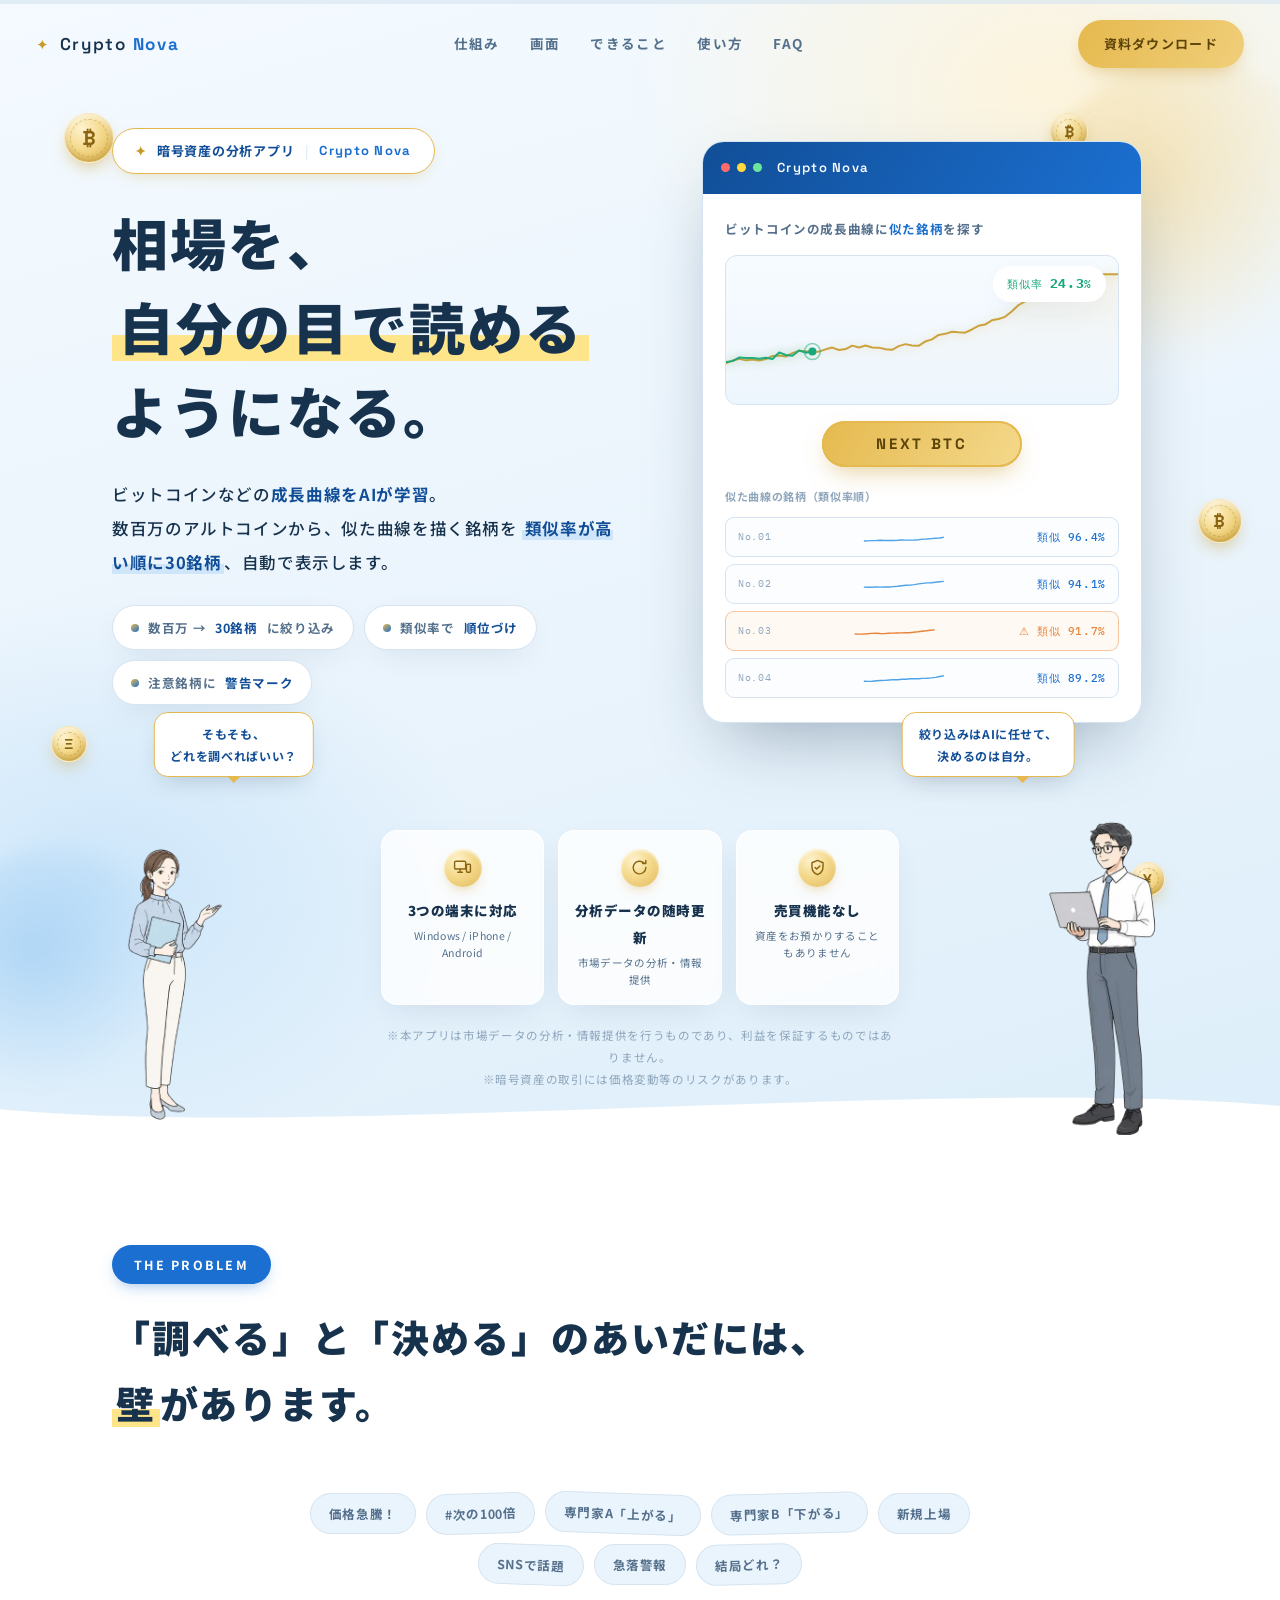
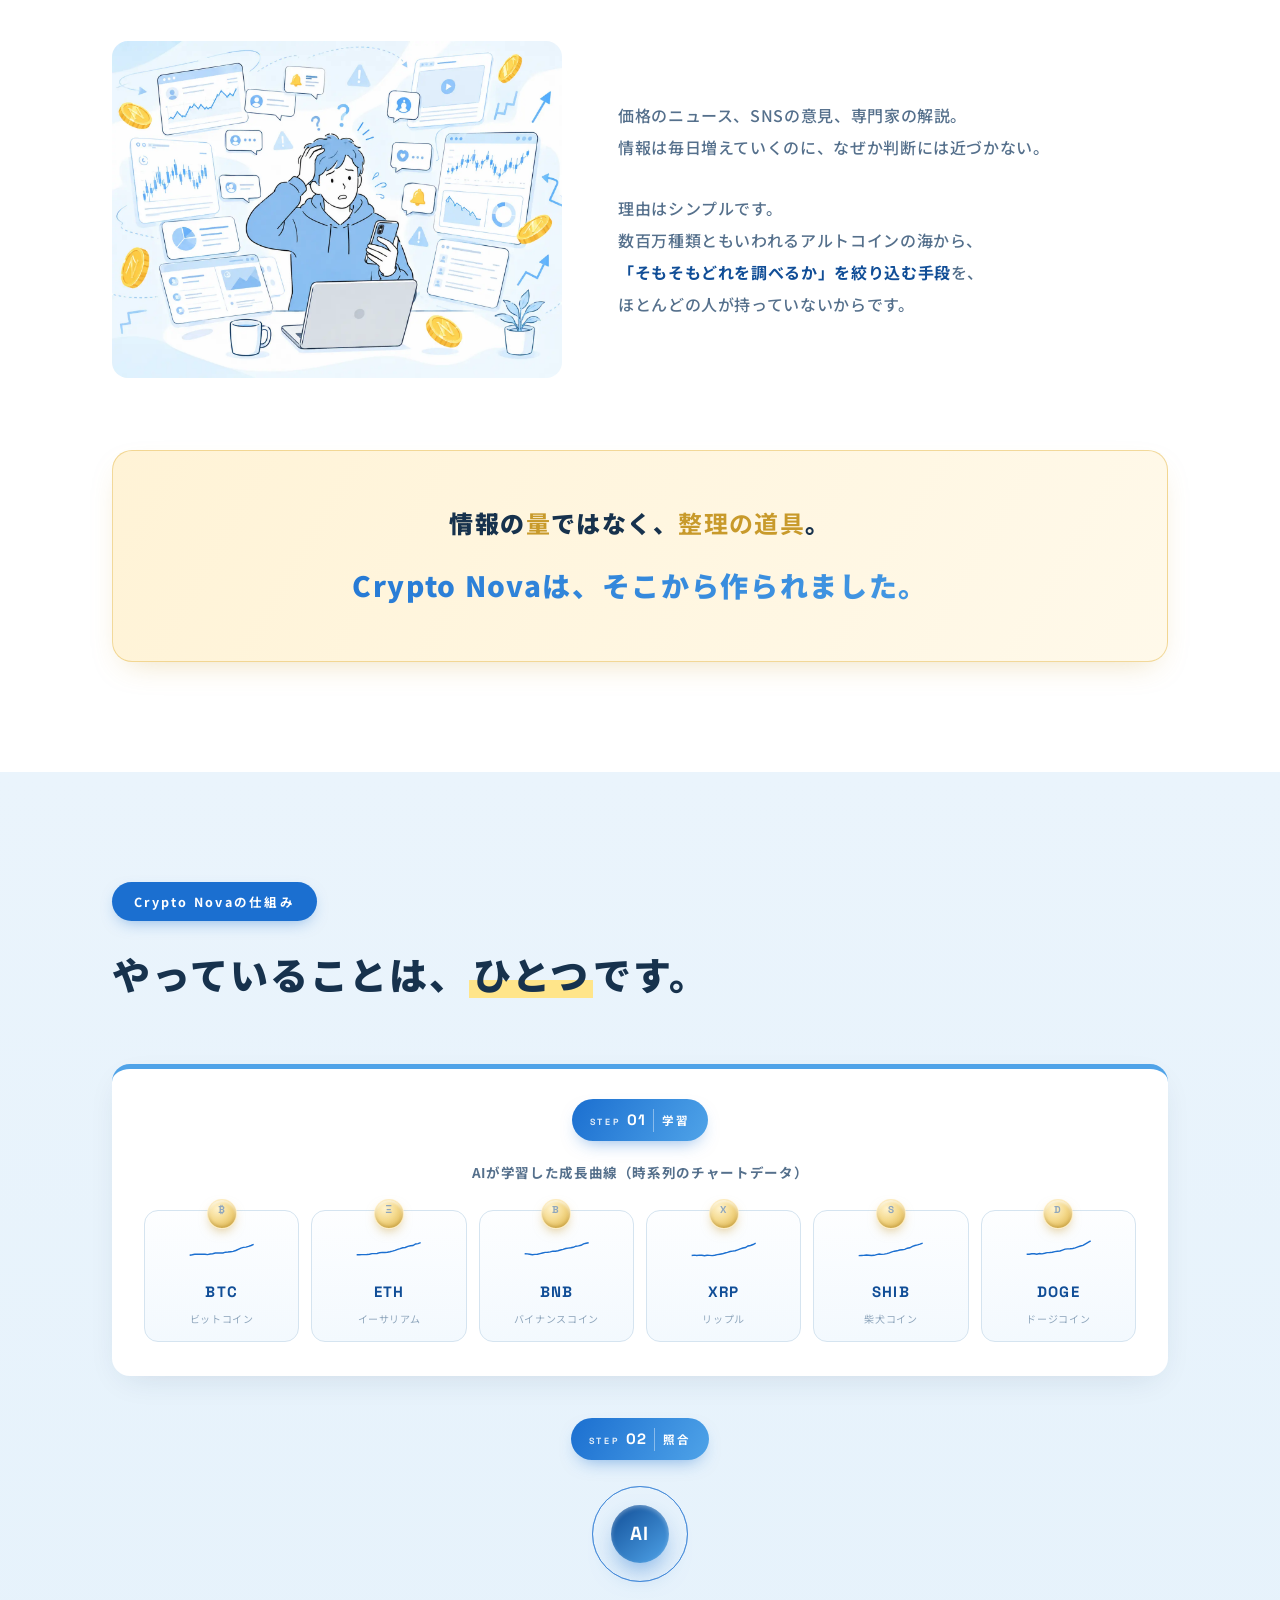
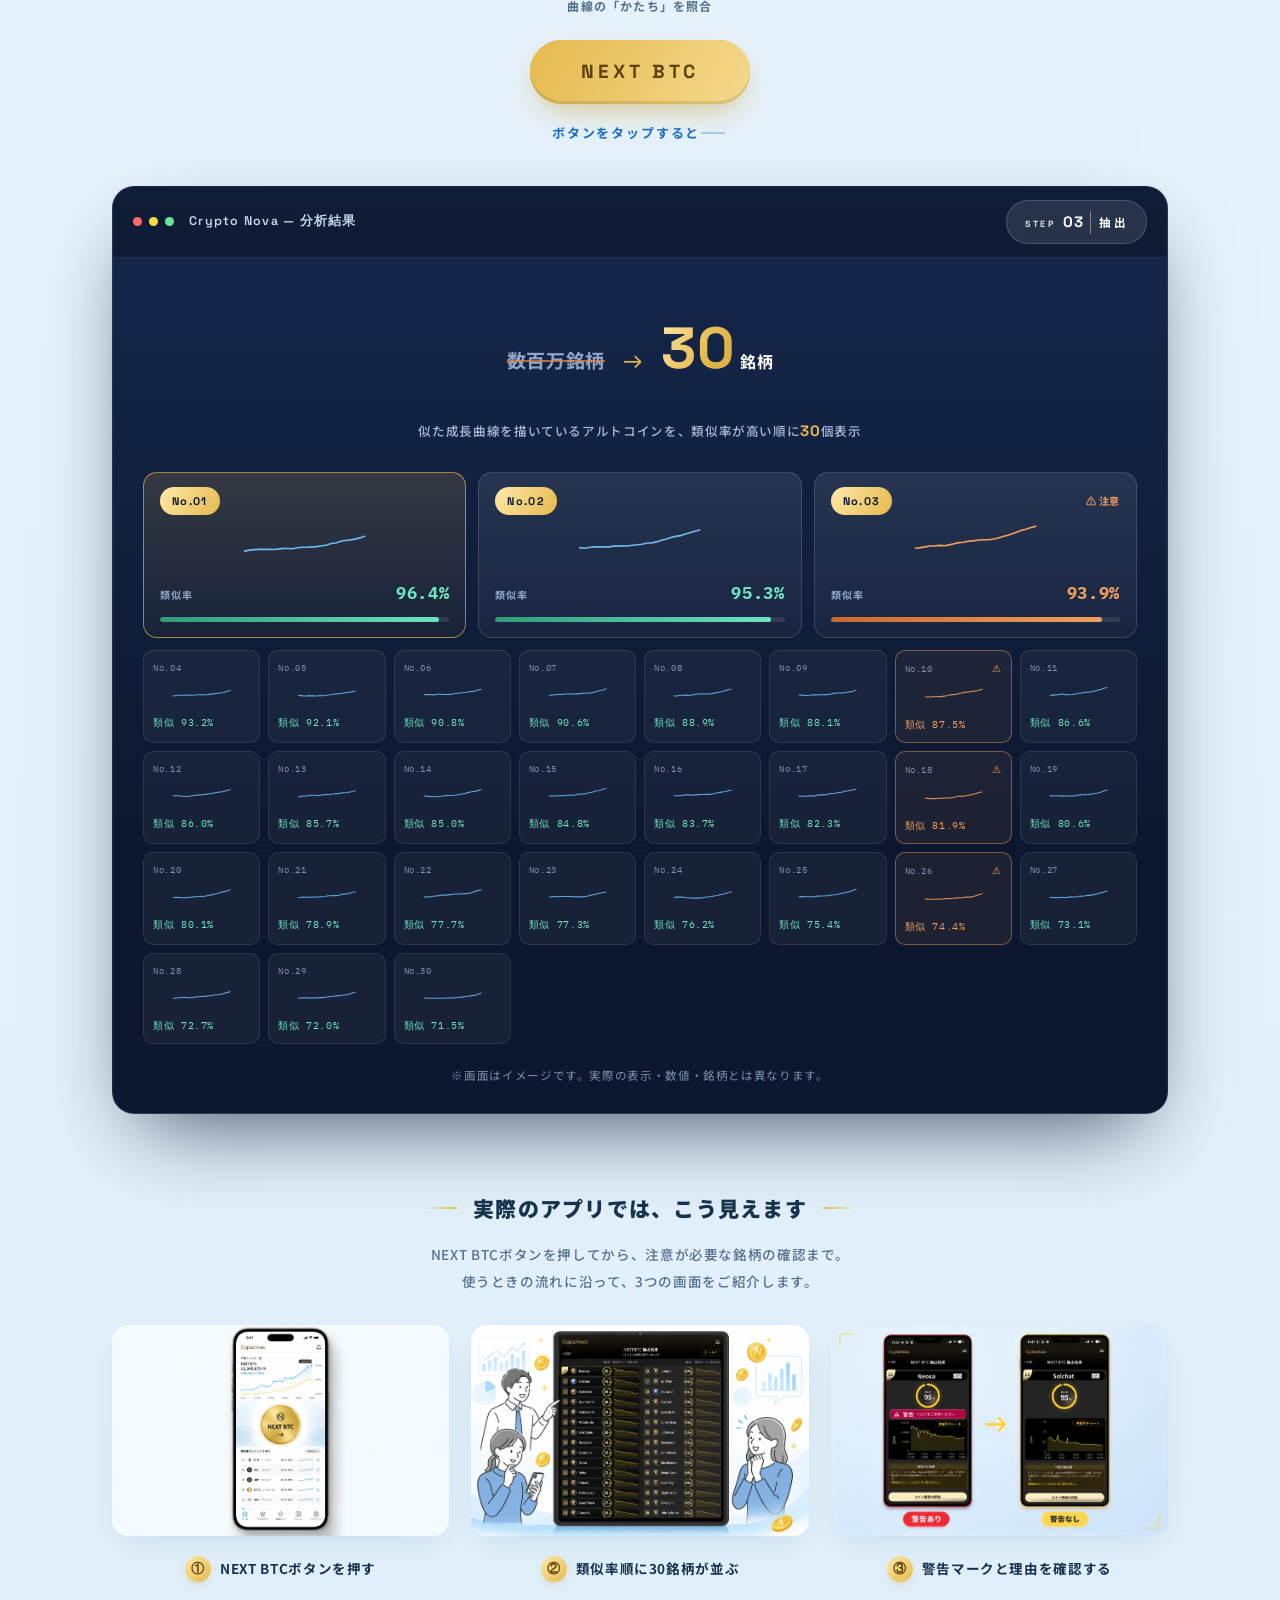
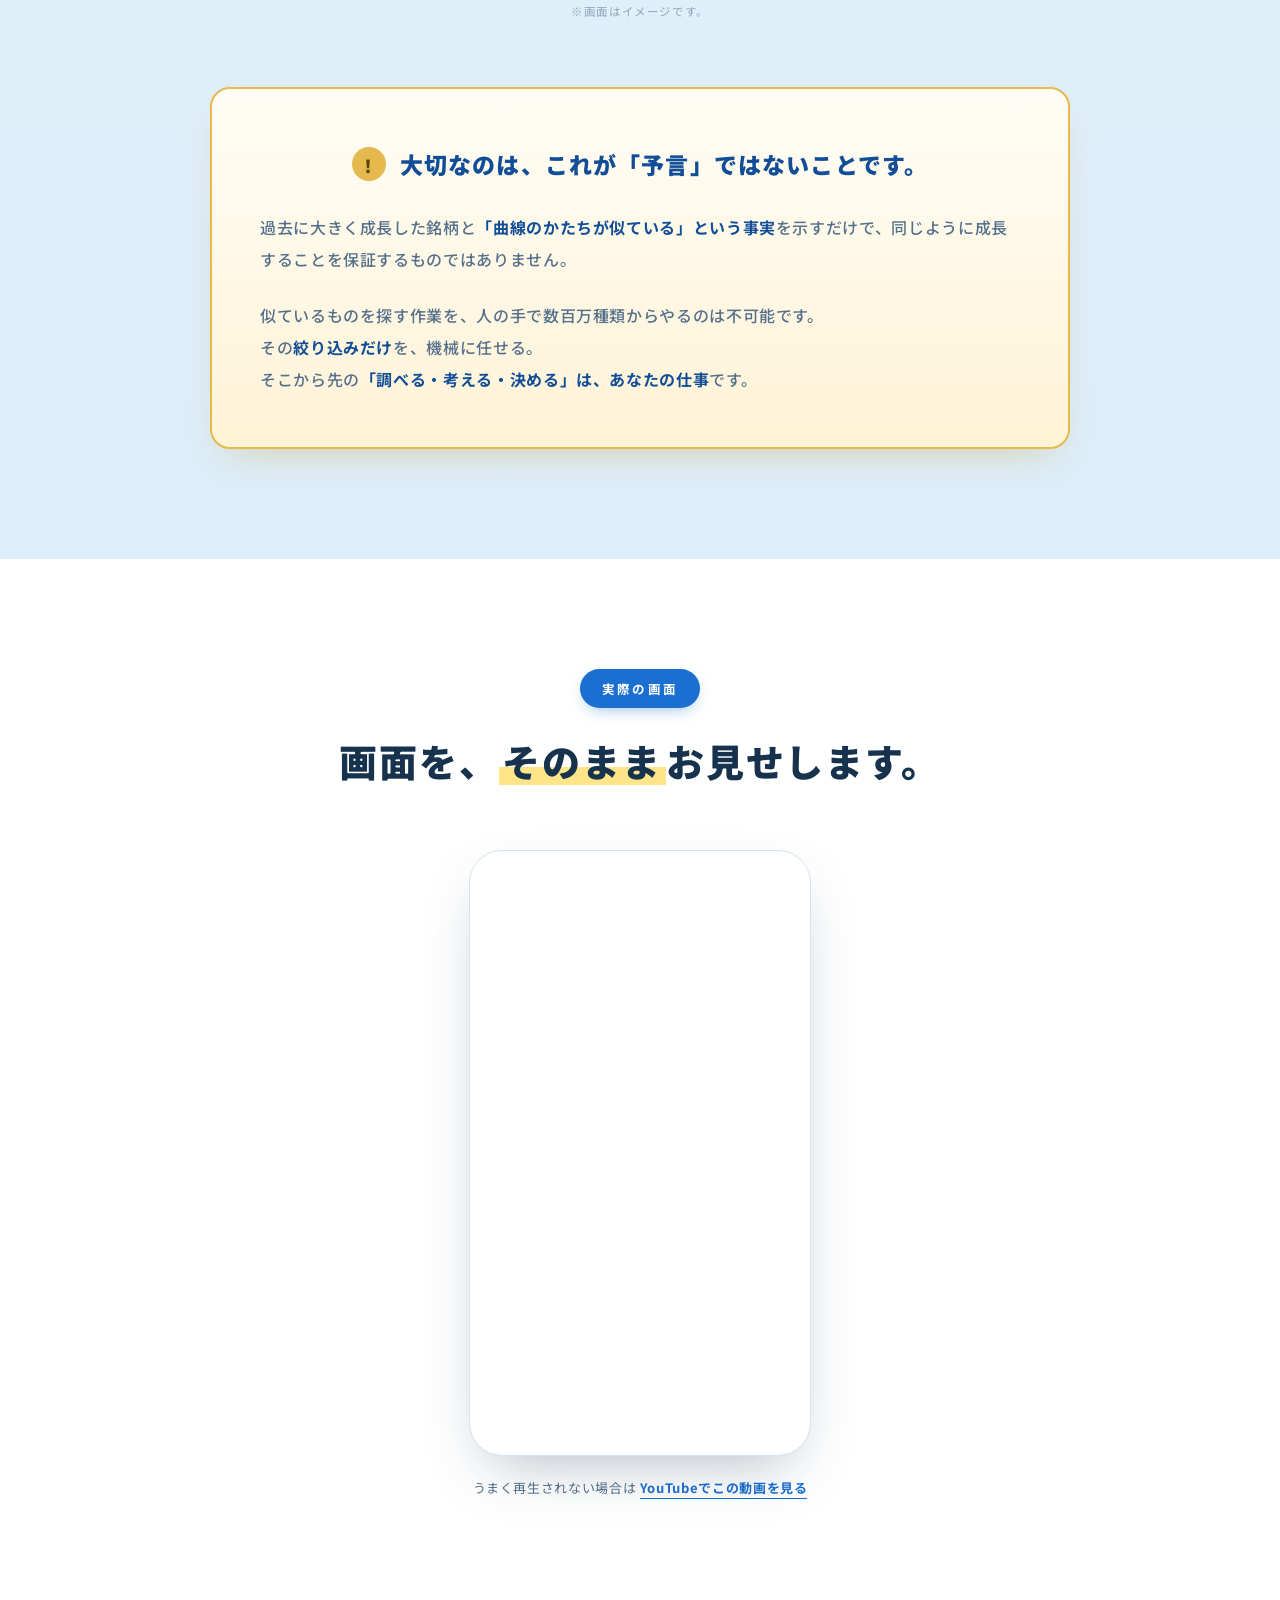
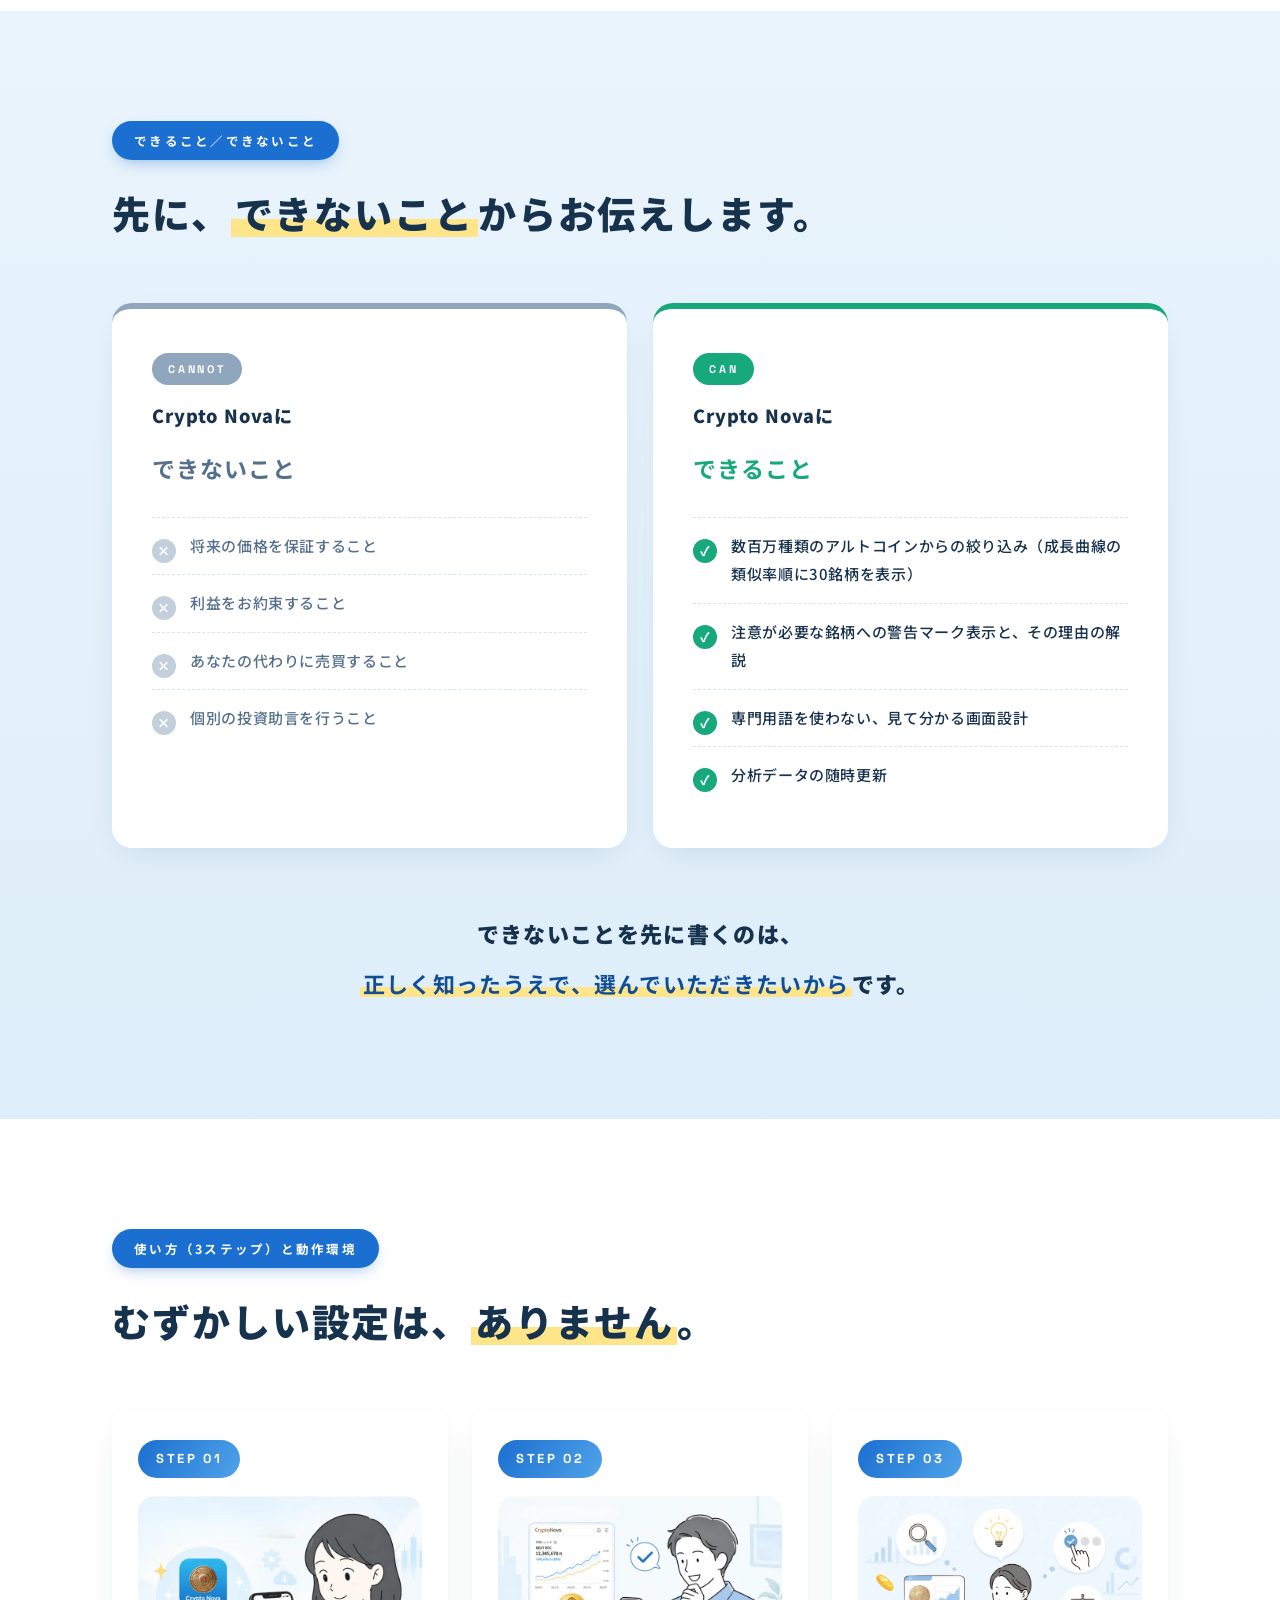
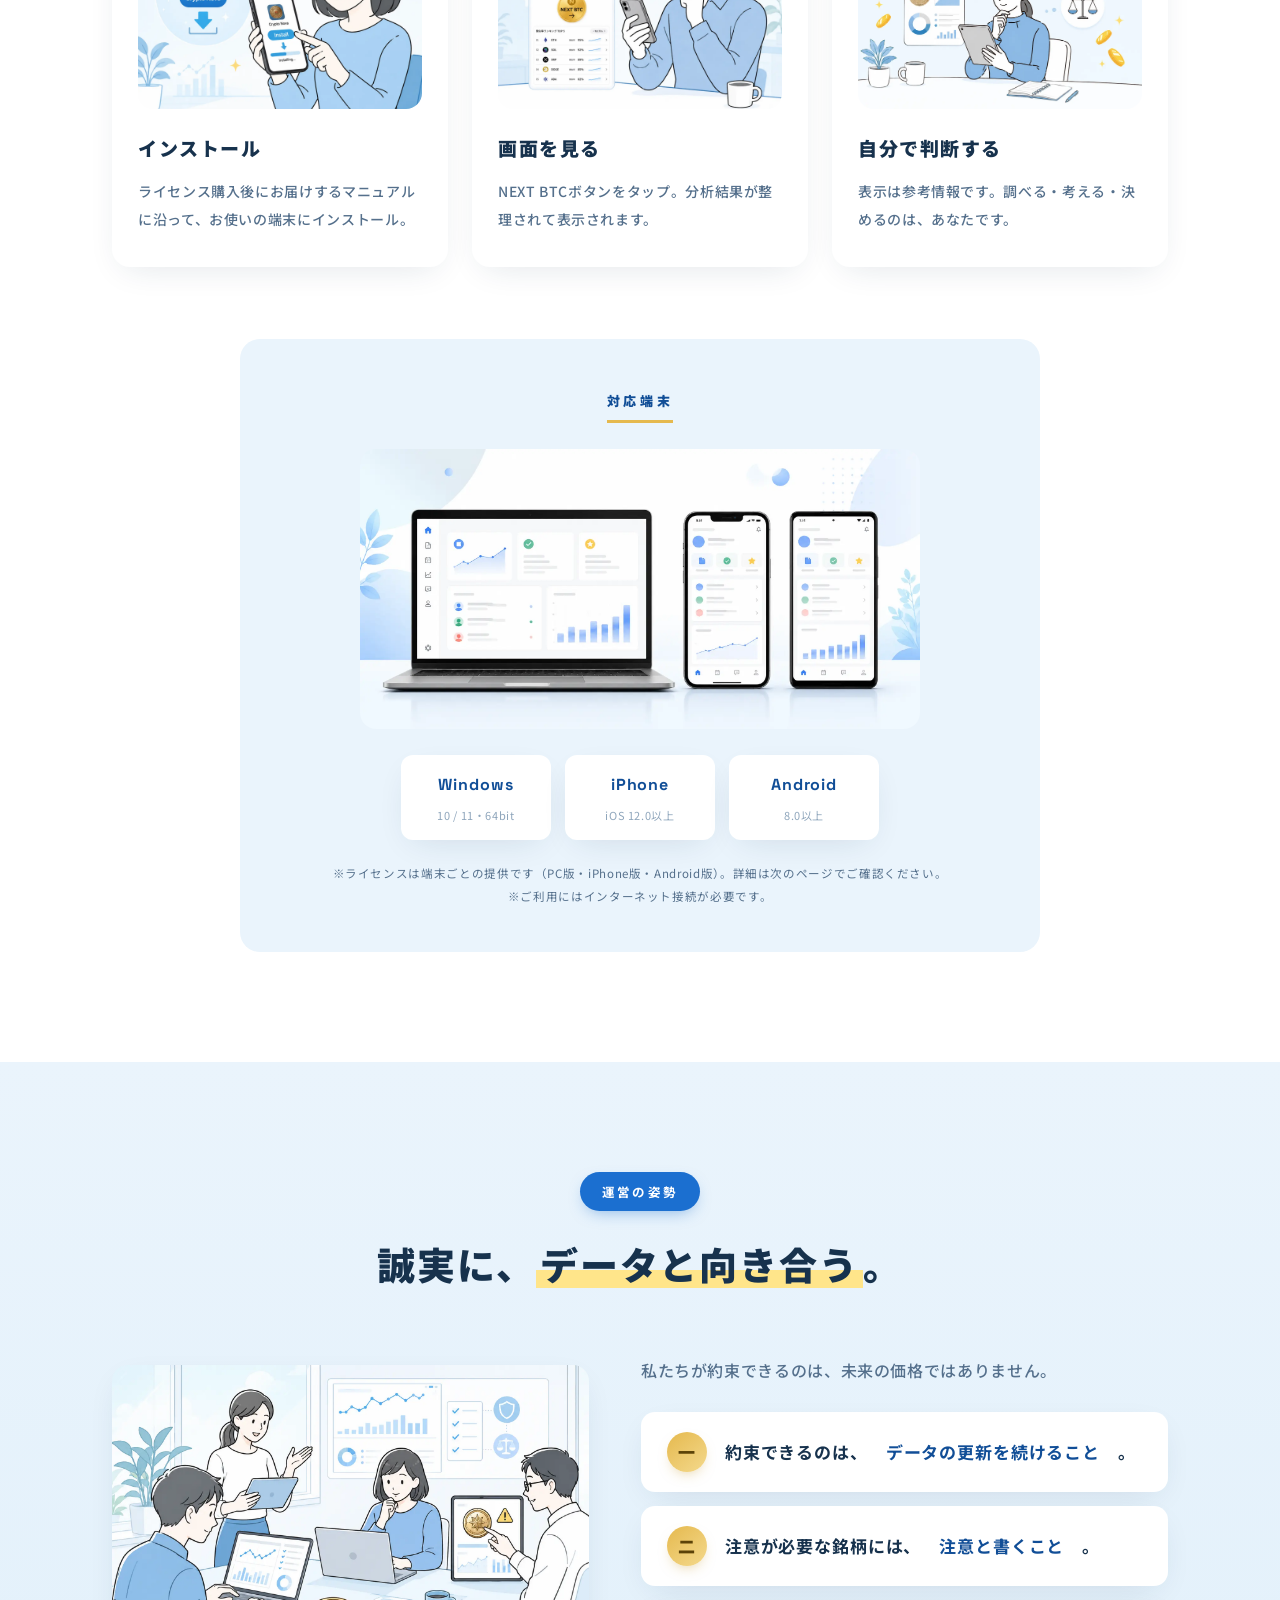
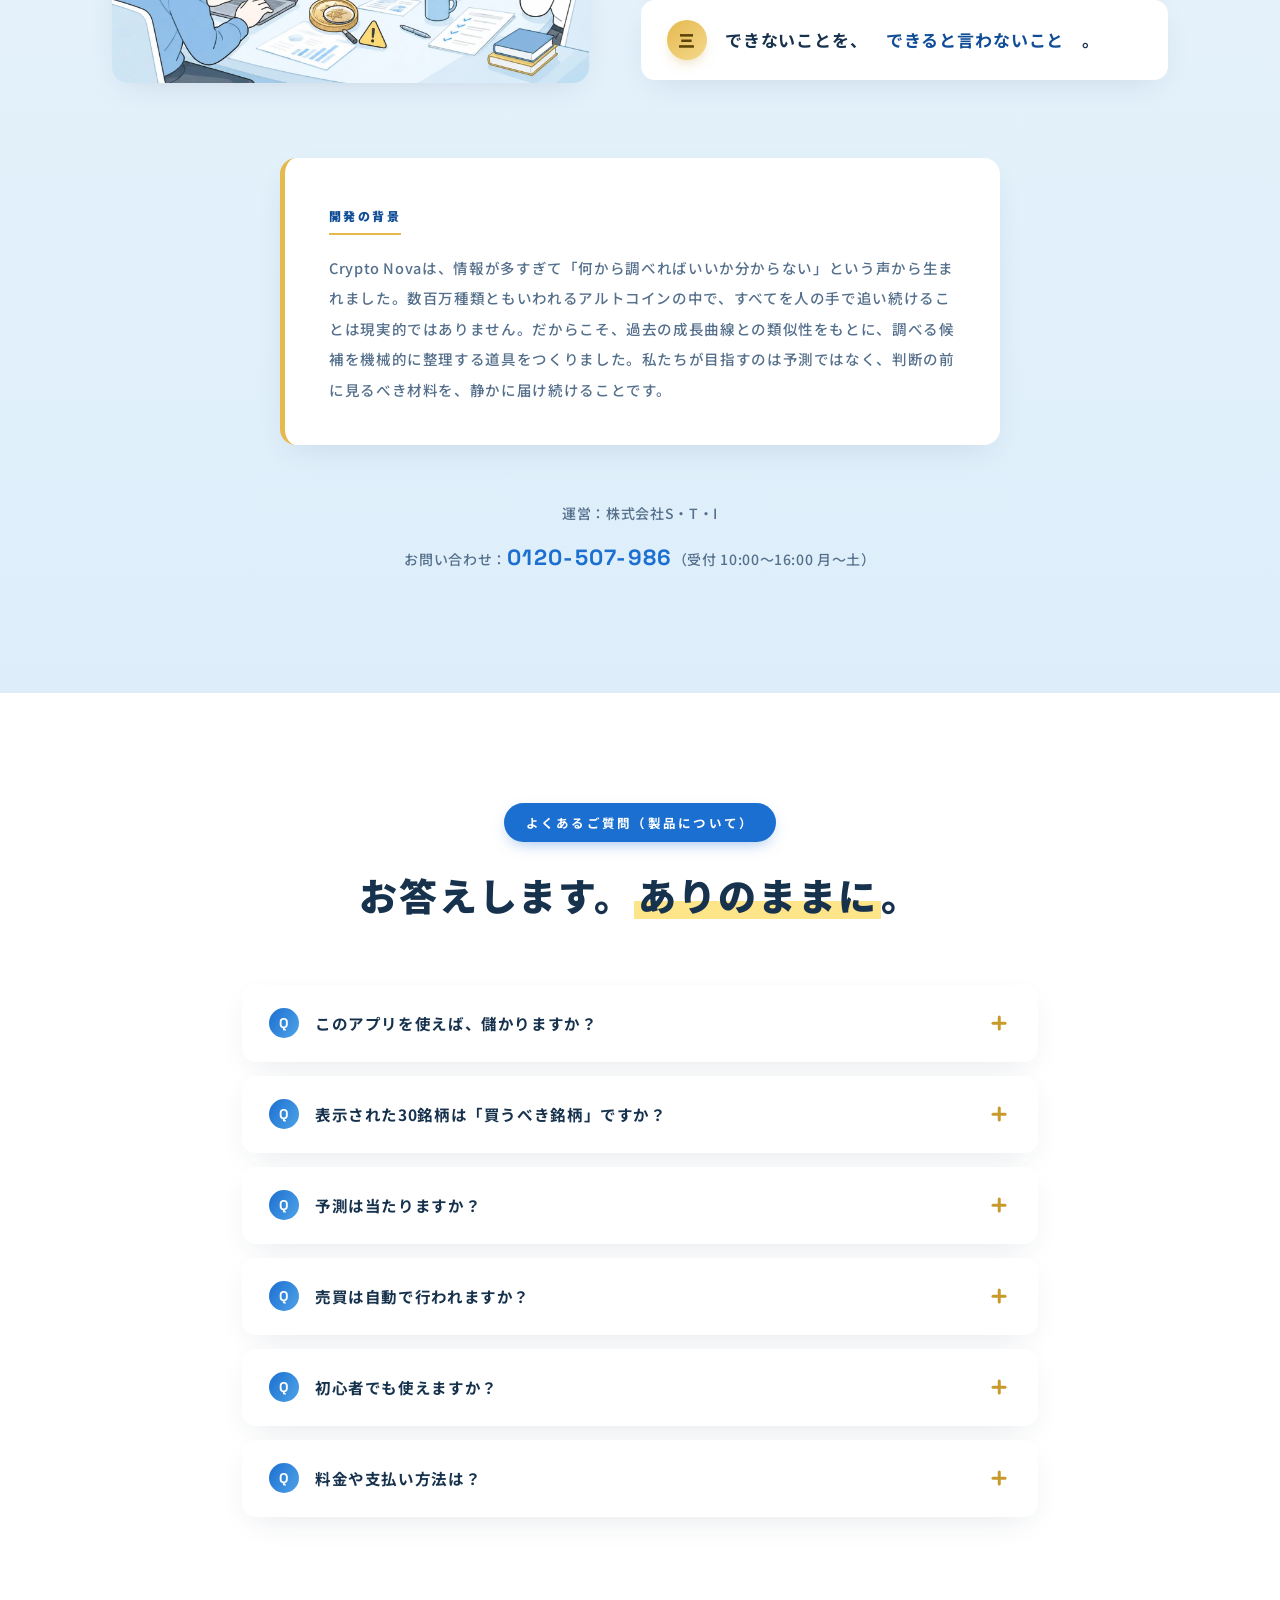
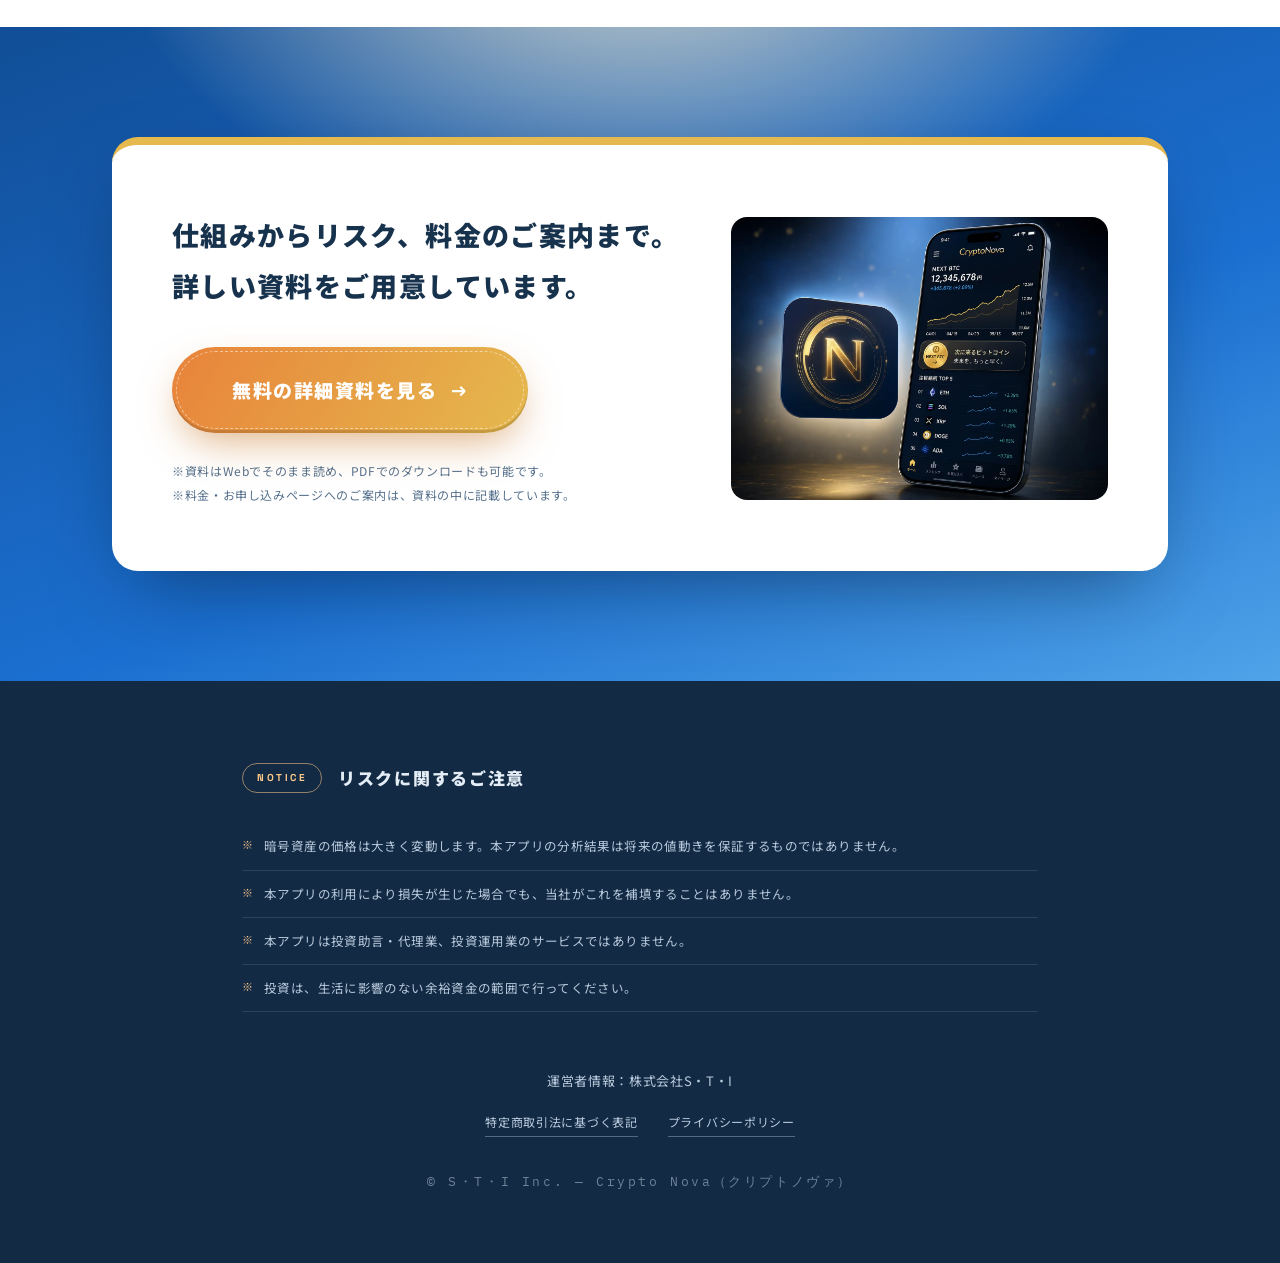
==== commit ce10e039: "FAQ: replace 一括・分割の総額 with 販売価格 (installment payment removed) Co-Authored-By: Claude Fable 5 <norepl" ====
--- a/index.html
+++ b/index.html
@@ -486,7 +486,7 @@
 
       <details class="faq-item reveal">
         <summary><span class="q">Q</span>料金や支払い方法は？<span class="faq-toggle" aria-hidden="true"></span></summary>
-        <div class="faq-a"><span class="a">A</span><p>詳細資料の中でご案内している料金・お申し込みページにすべて記載しています。一括・分割の総額、端末ごとのライセンス、動作要件までご確認のうえお申し込みください。</p></div>
+        <div class="faq-a"><span class="a">A</span><p>詳細資料の中でご案内している料金・お申し込みページにすべて記載しています。販売価格、端末ごとのライセンス、動作要件までご確認のうえお申し込みください。</p></div>
       </details>
     </div>
   </div>
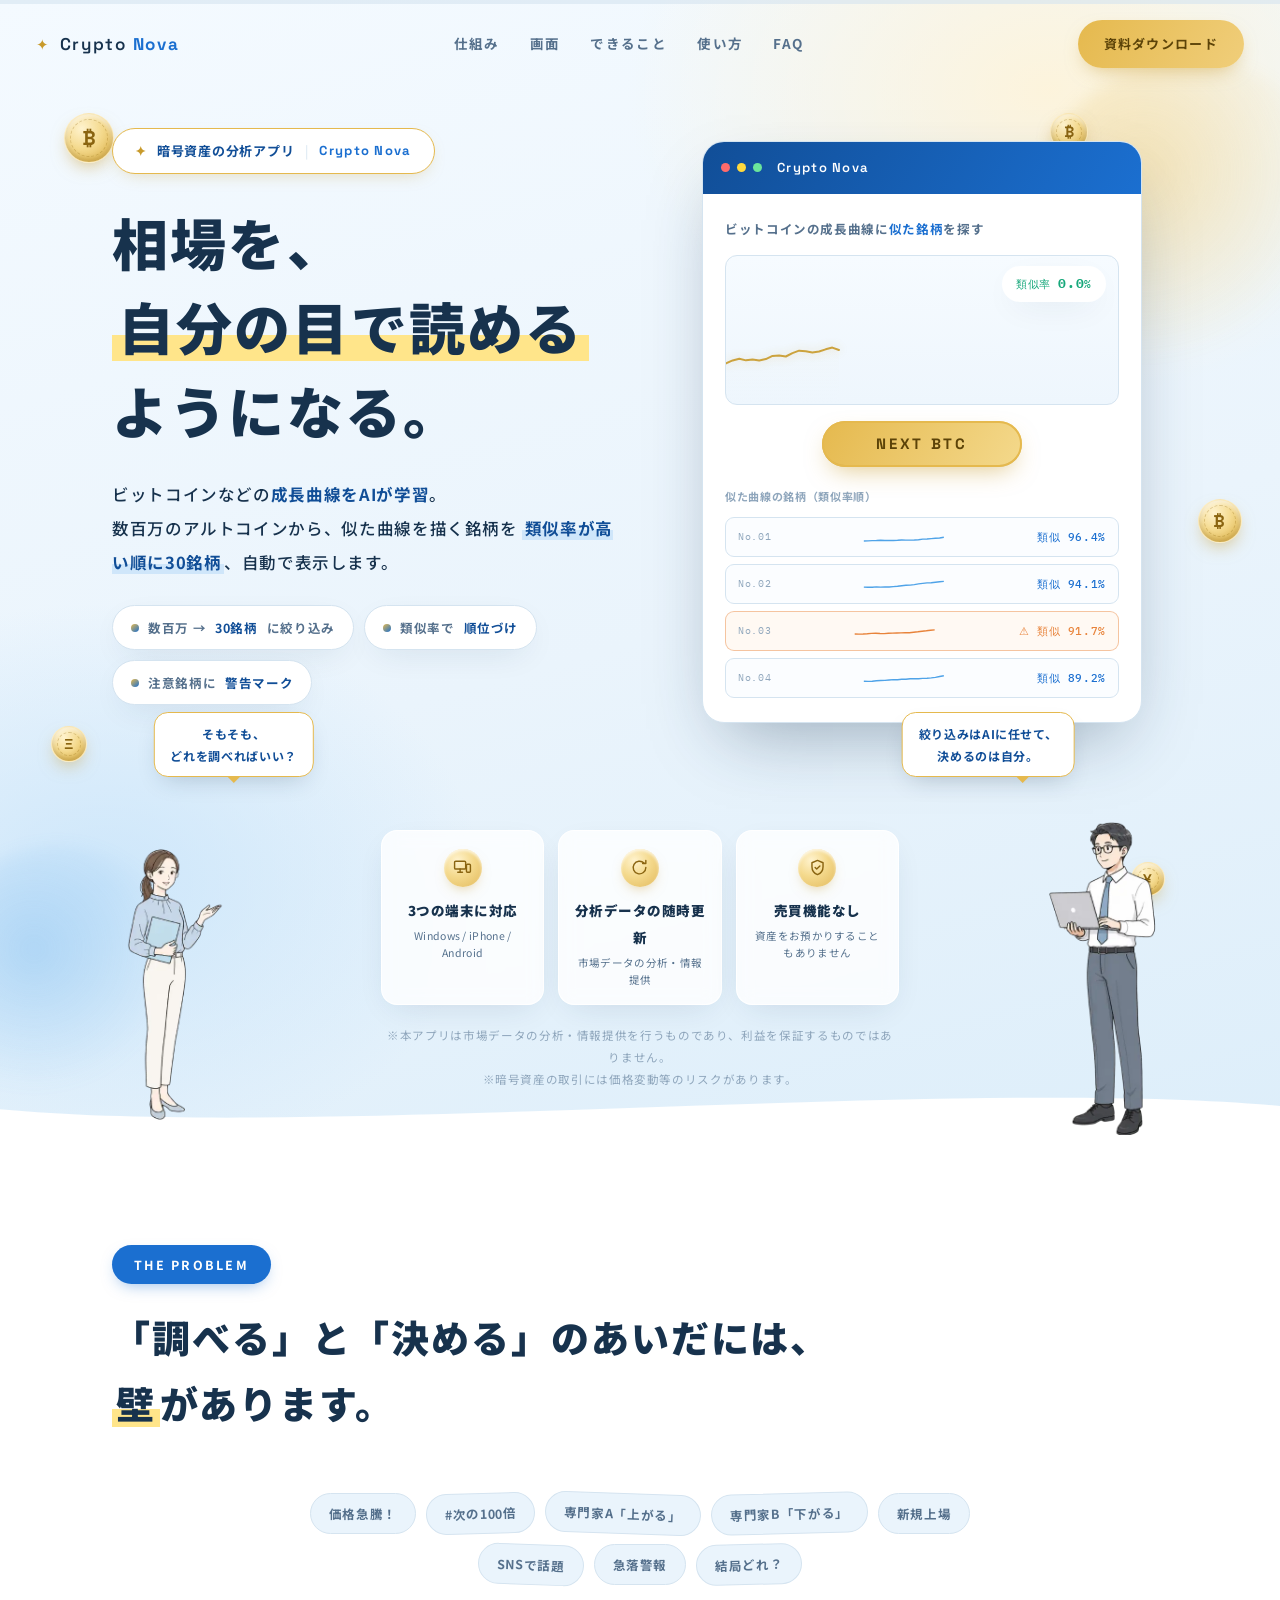
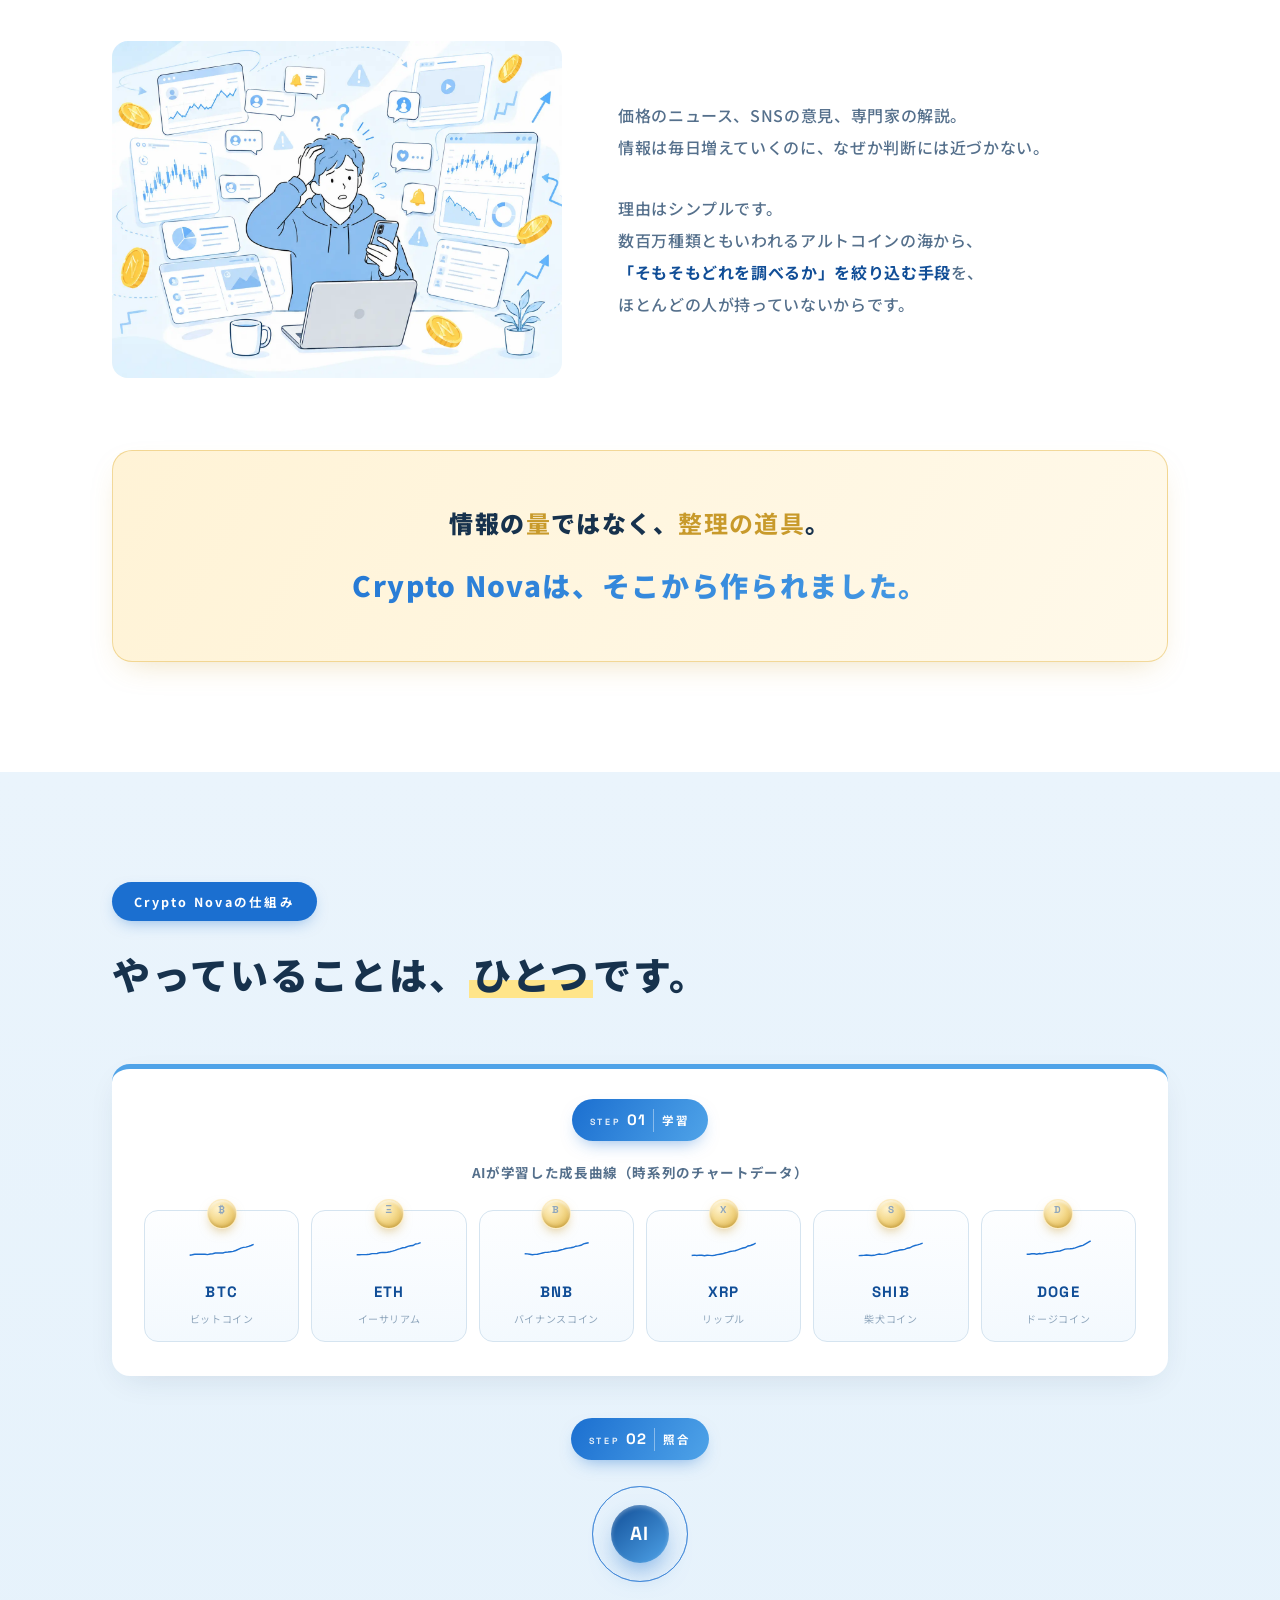
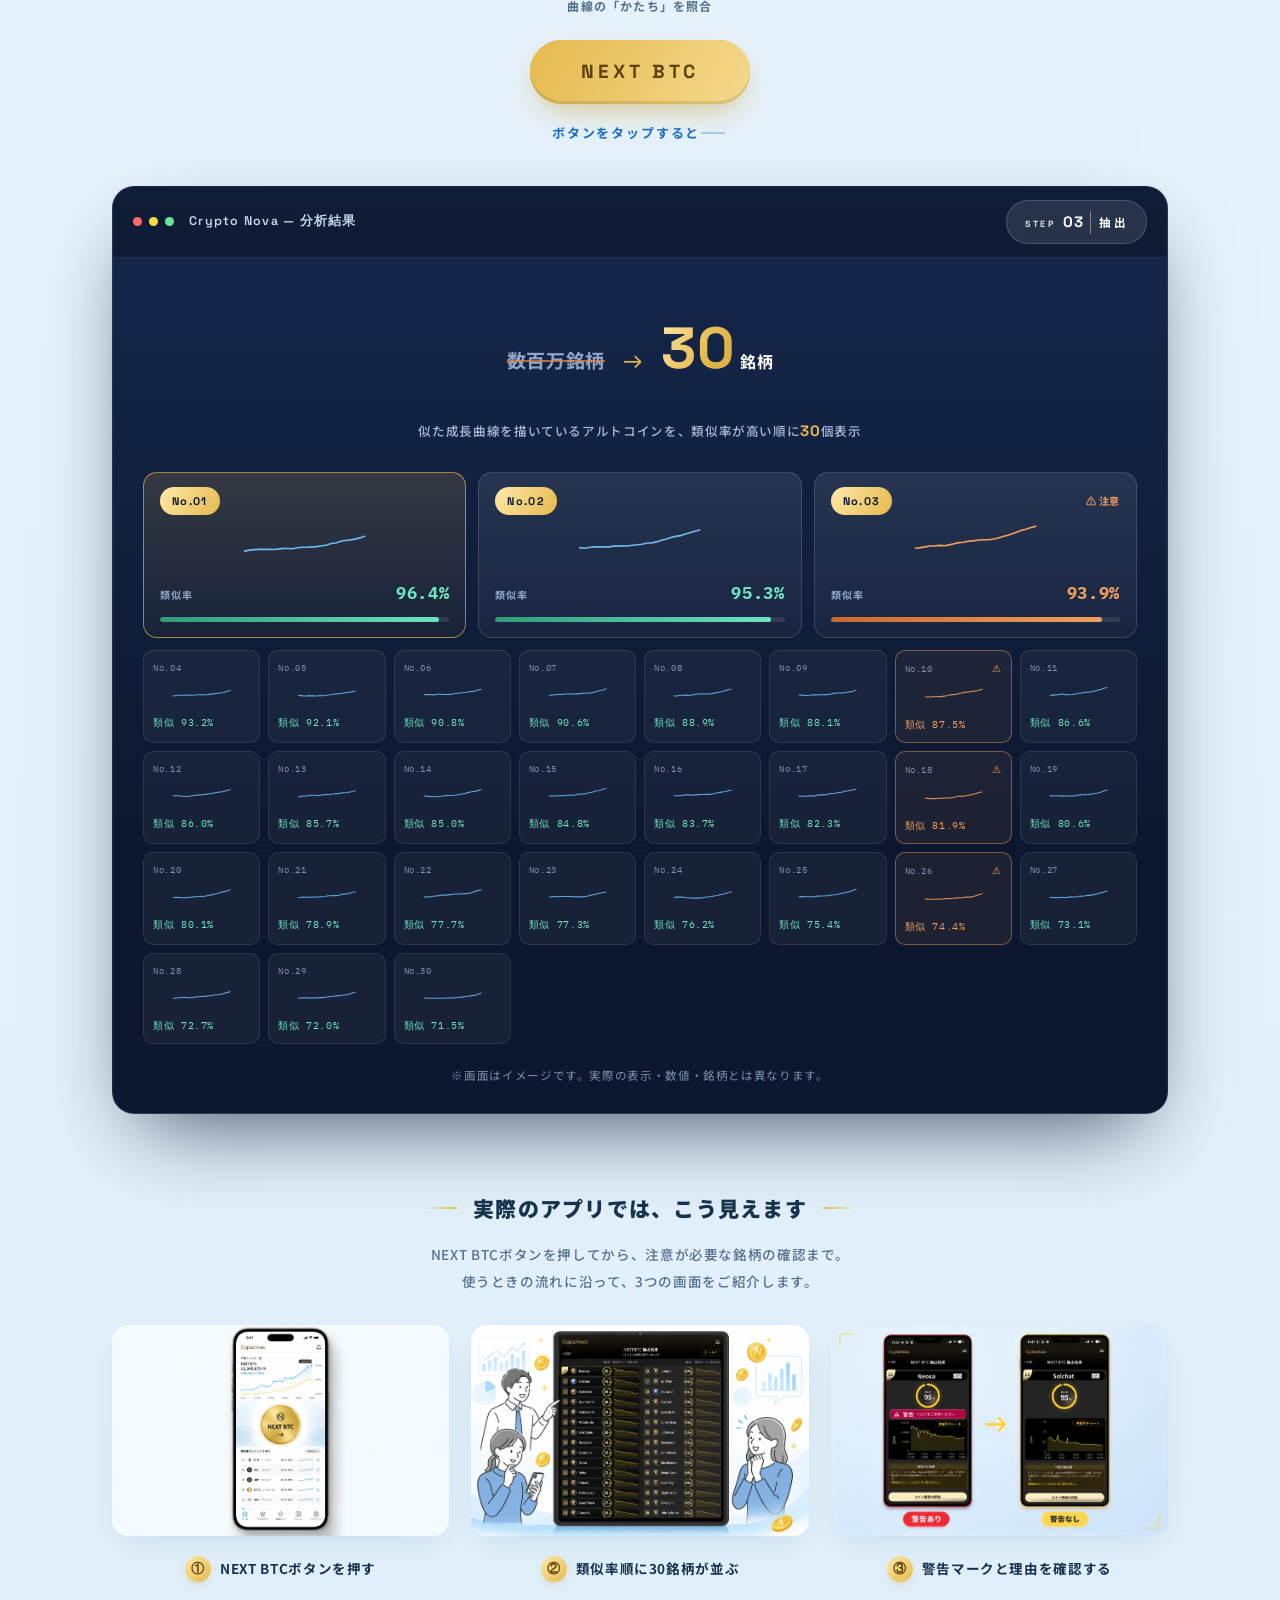
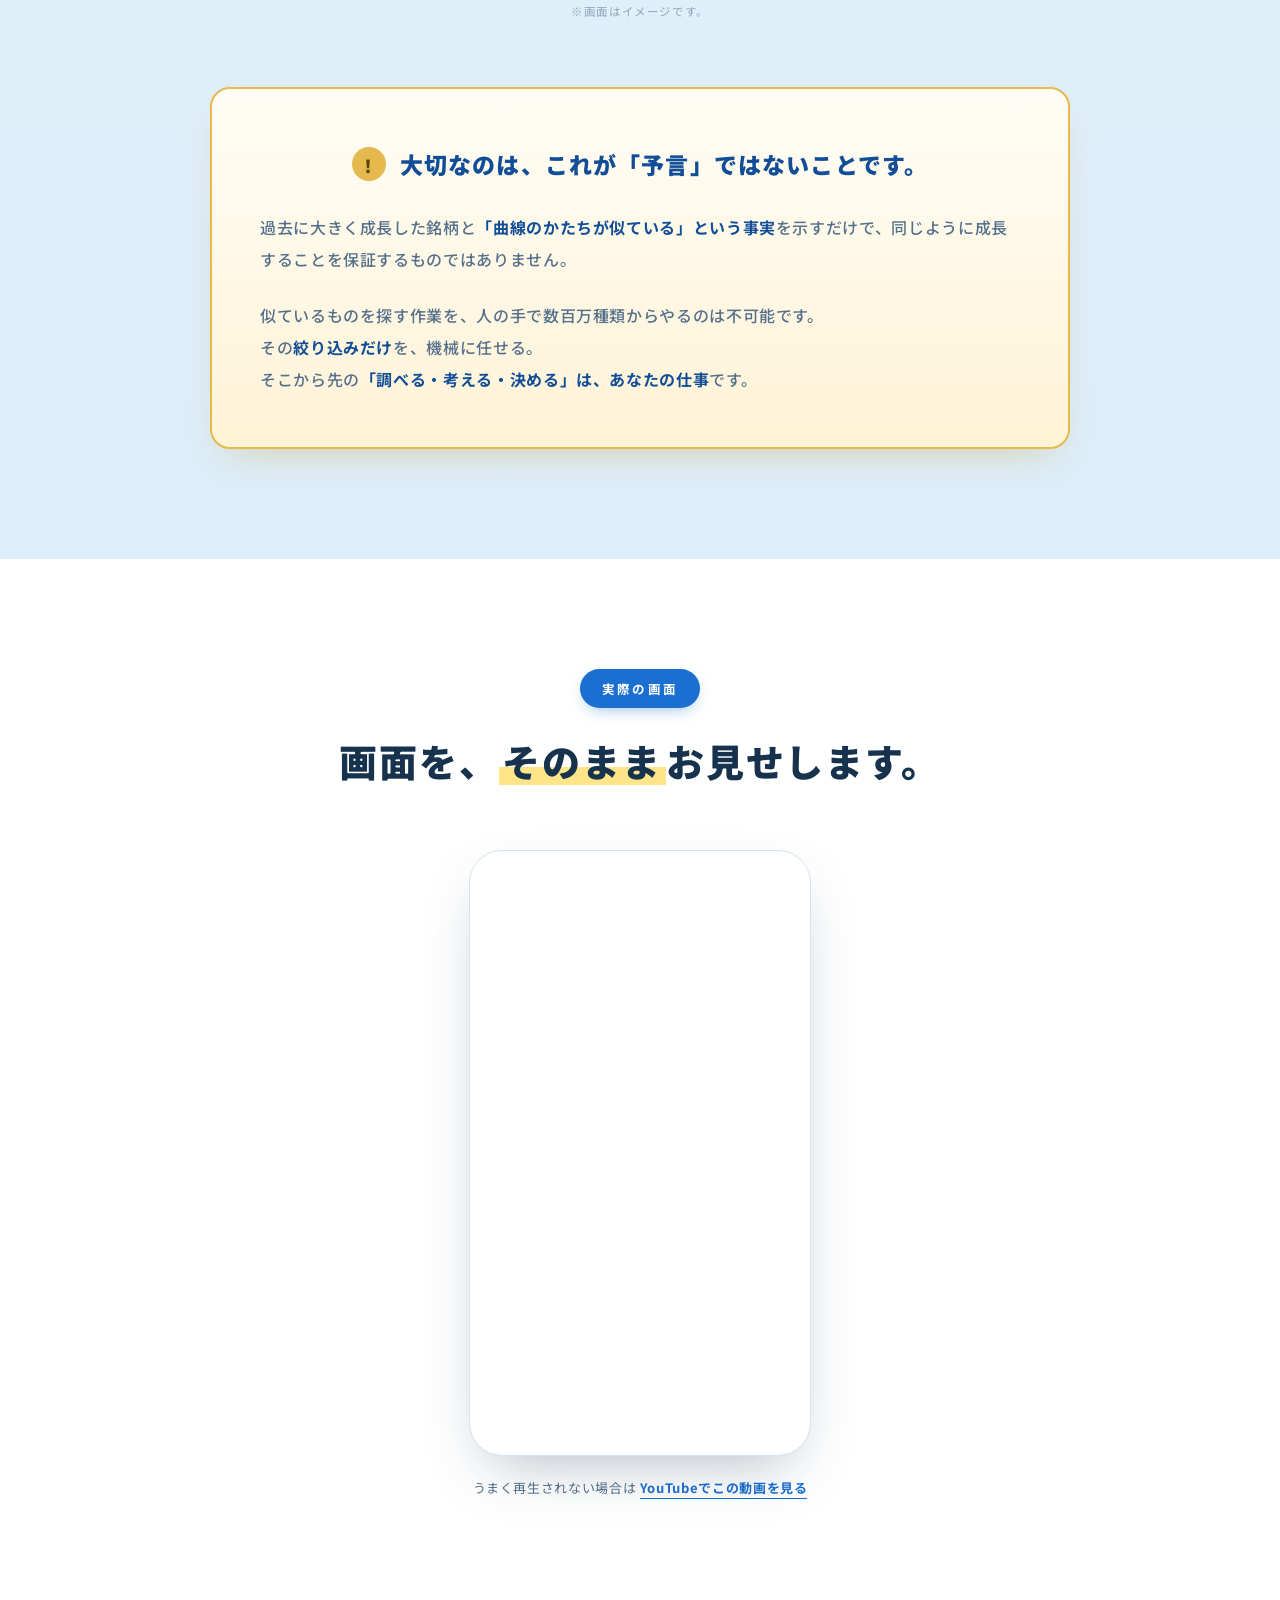
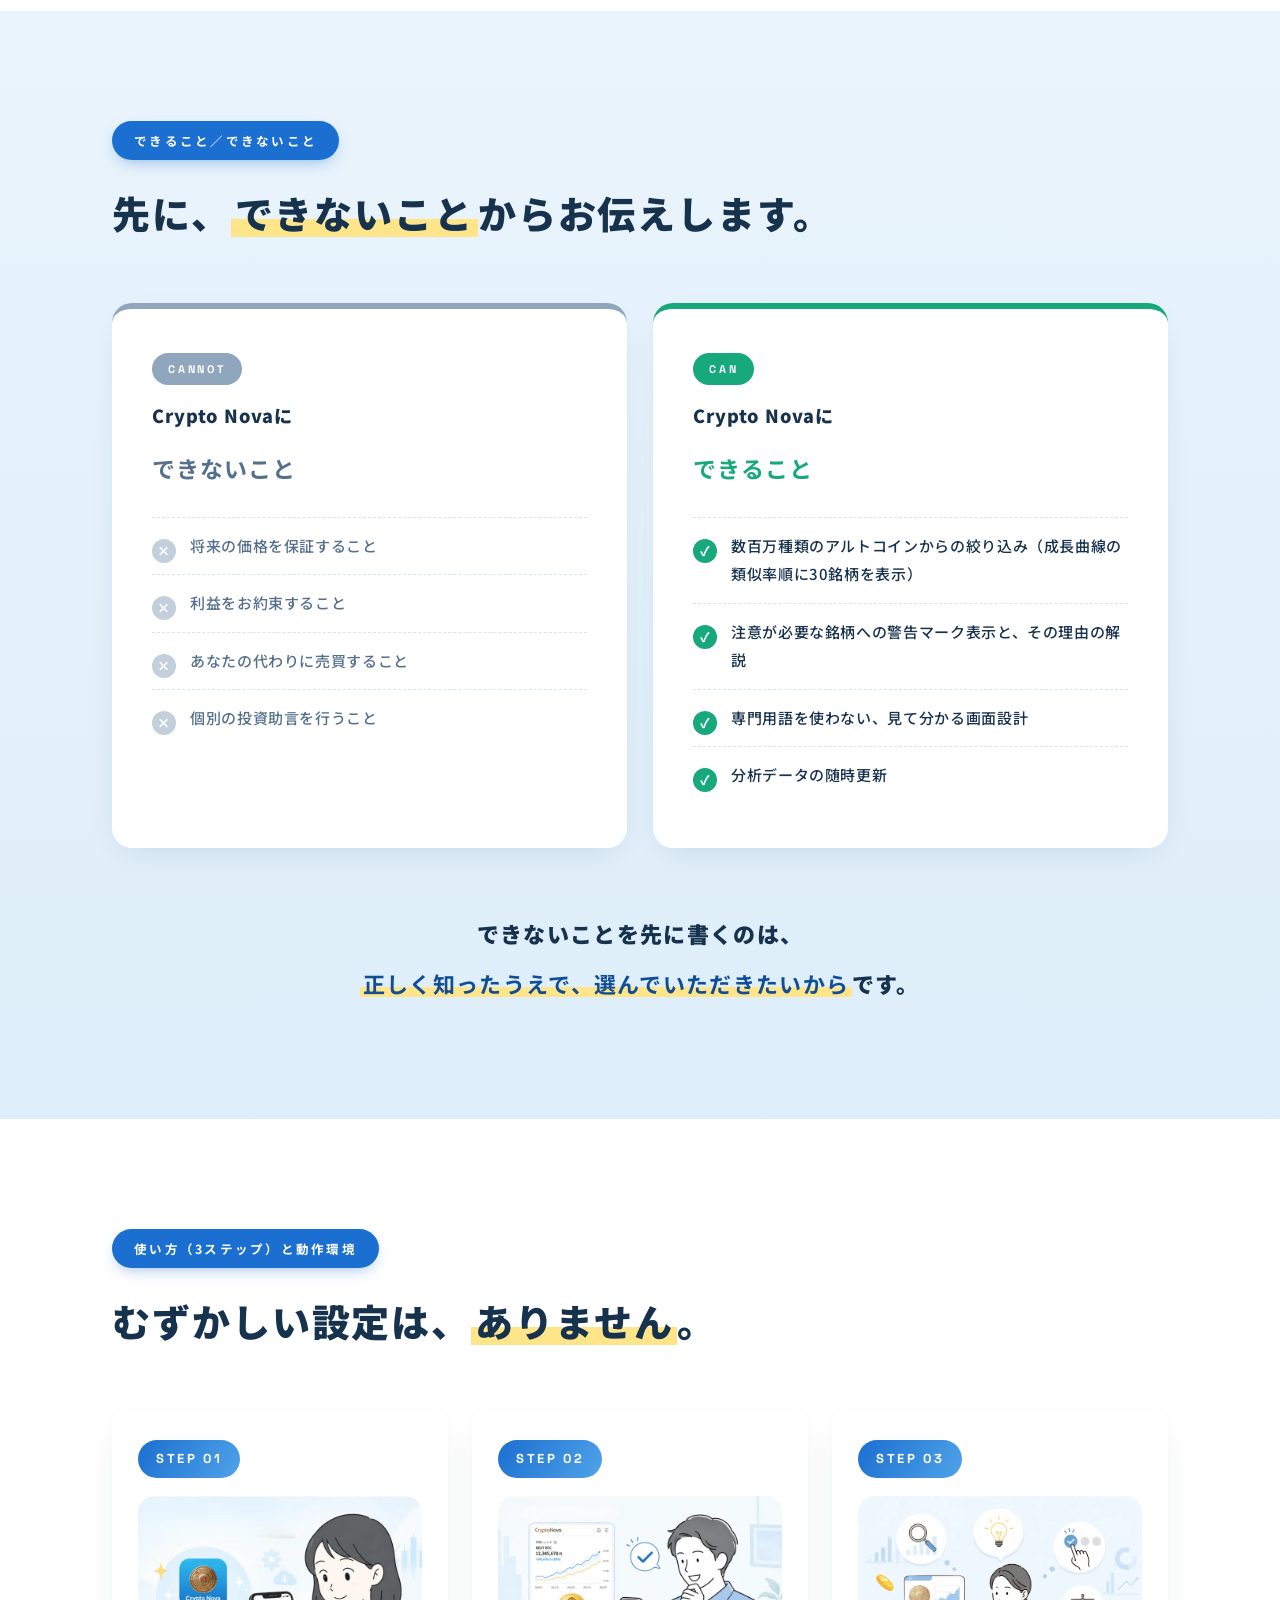
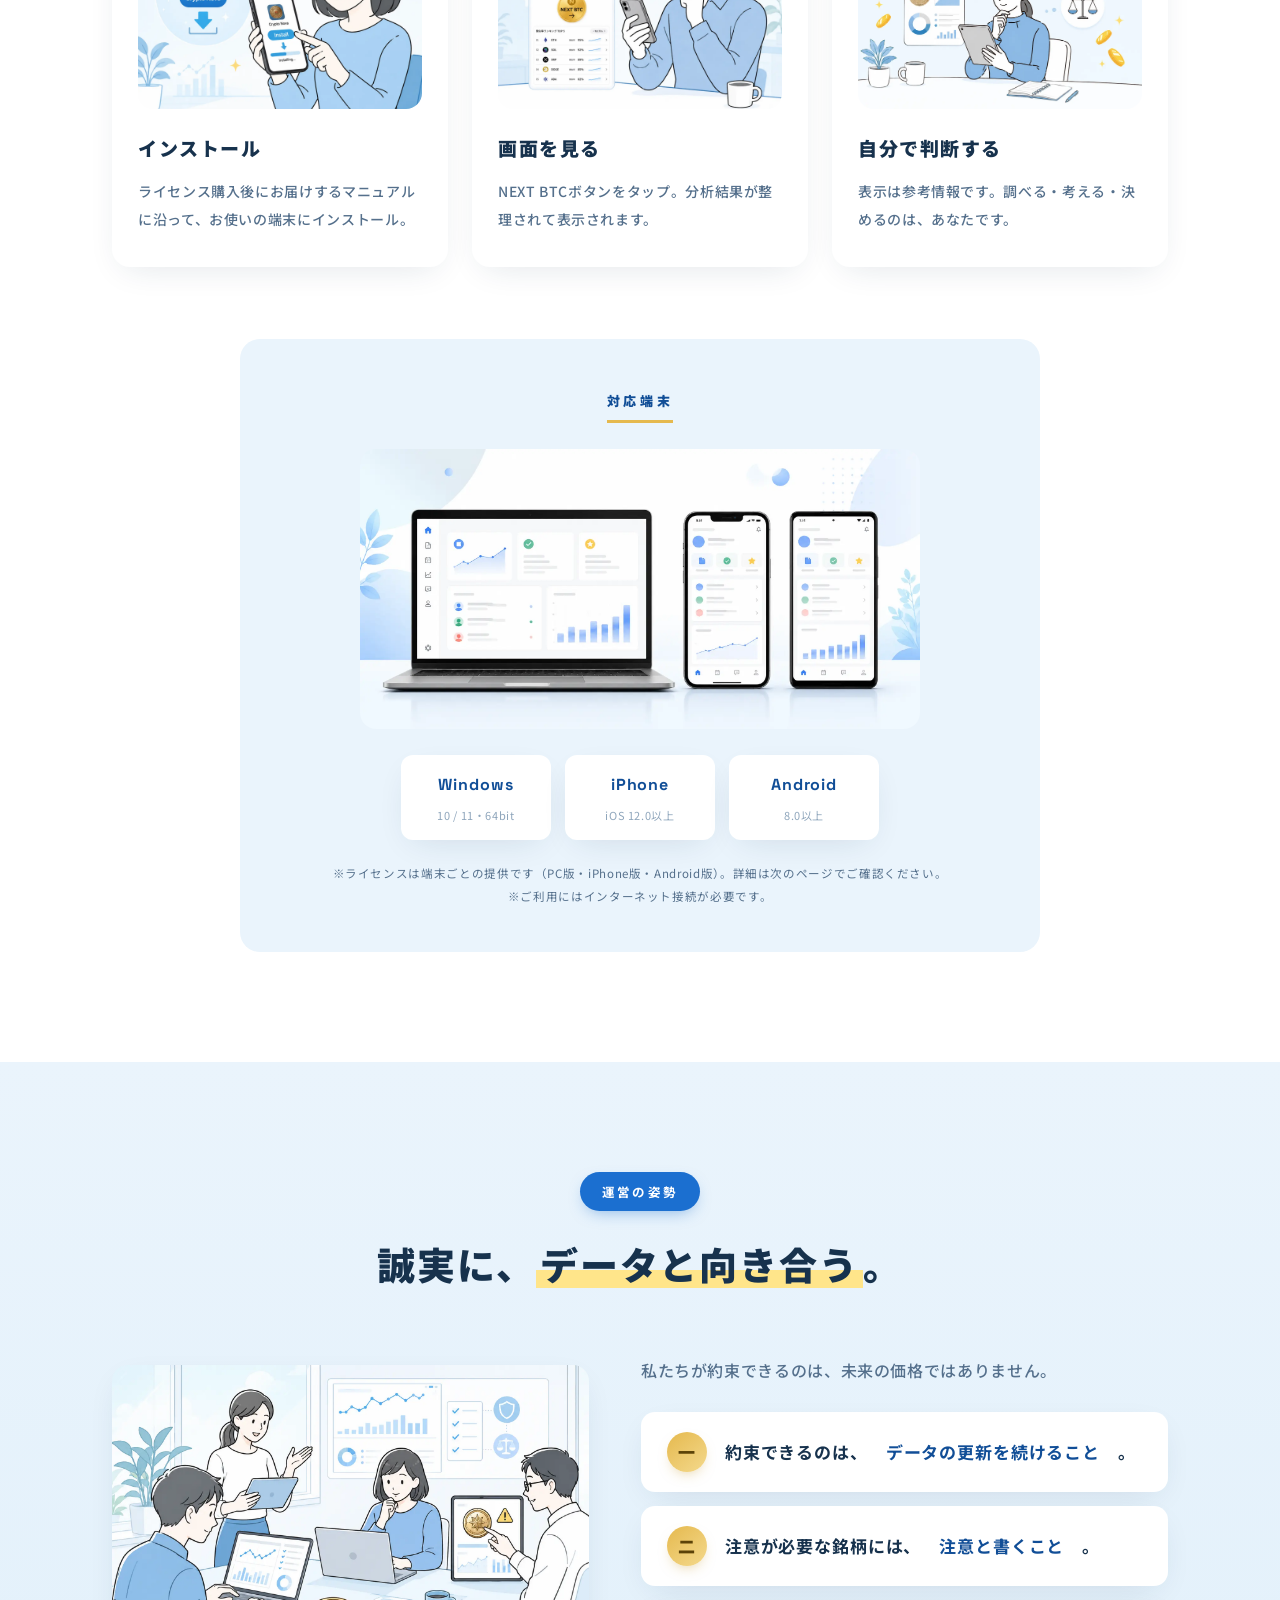
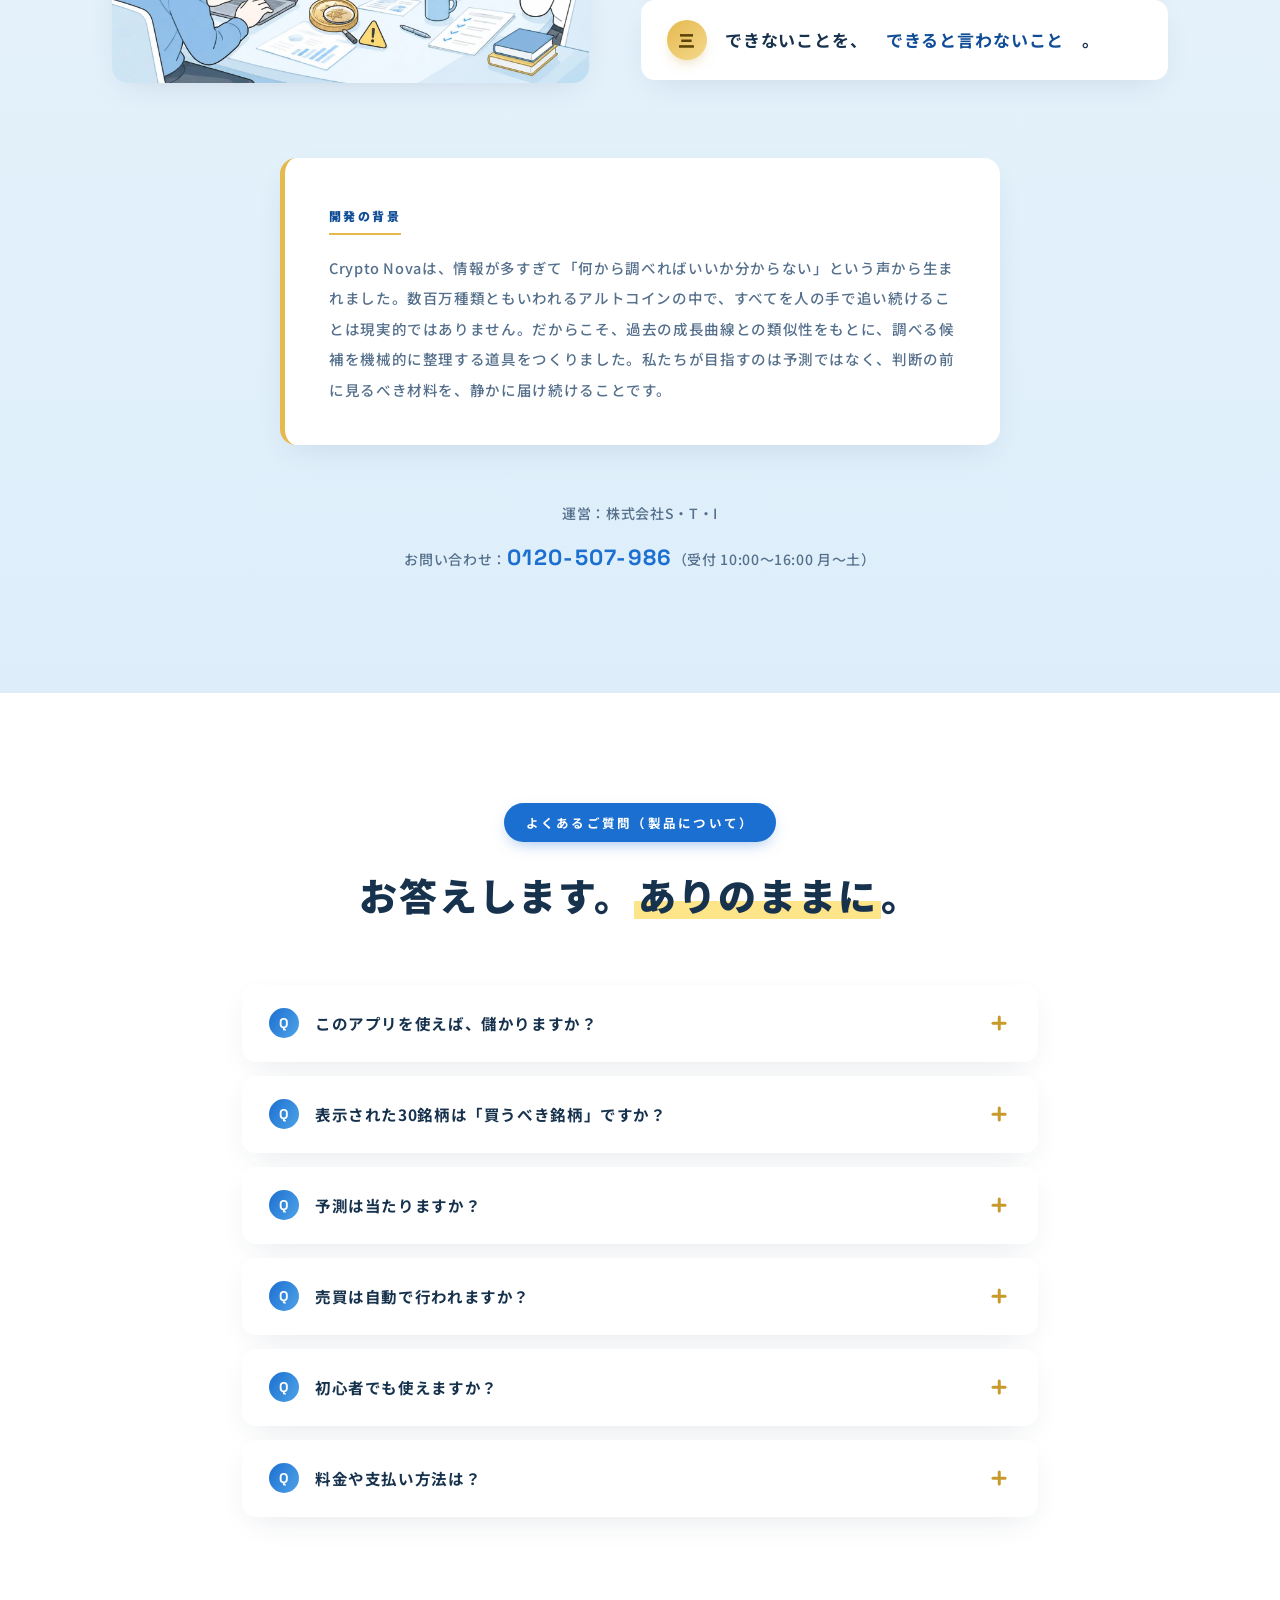
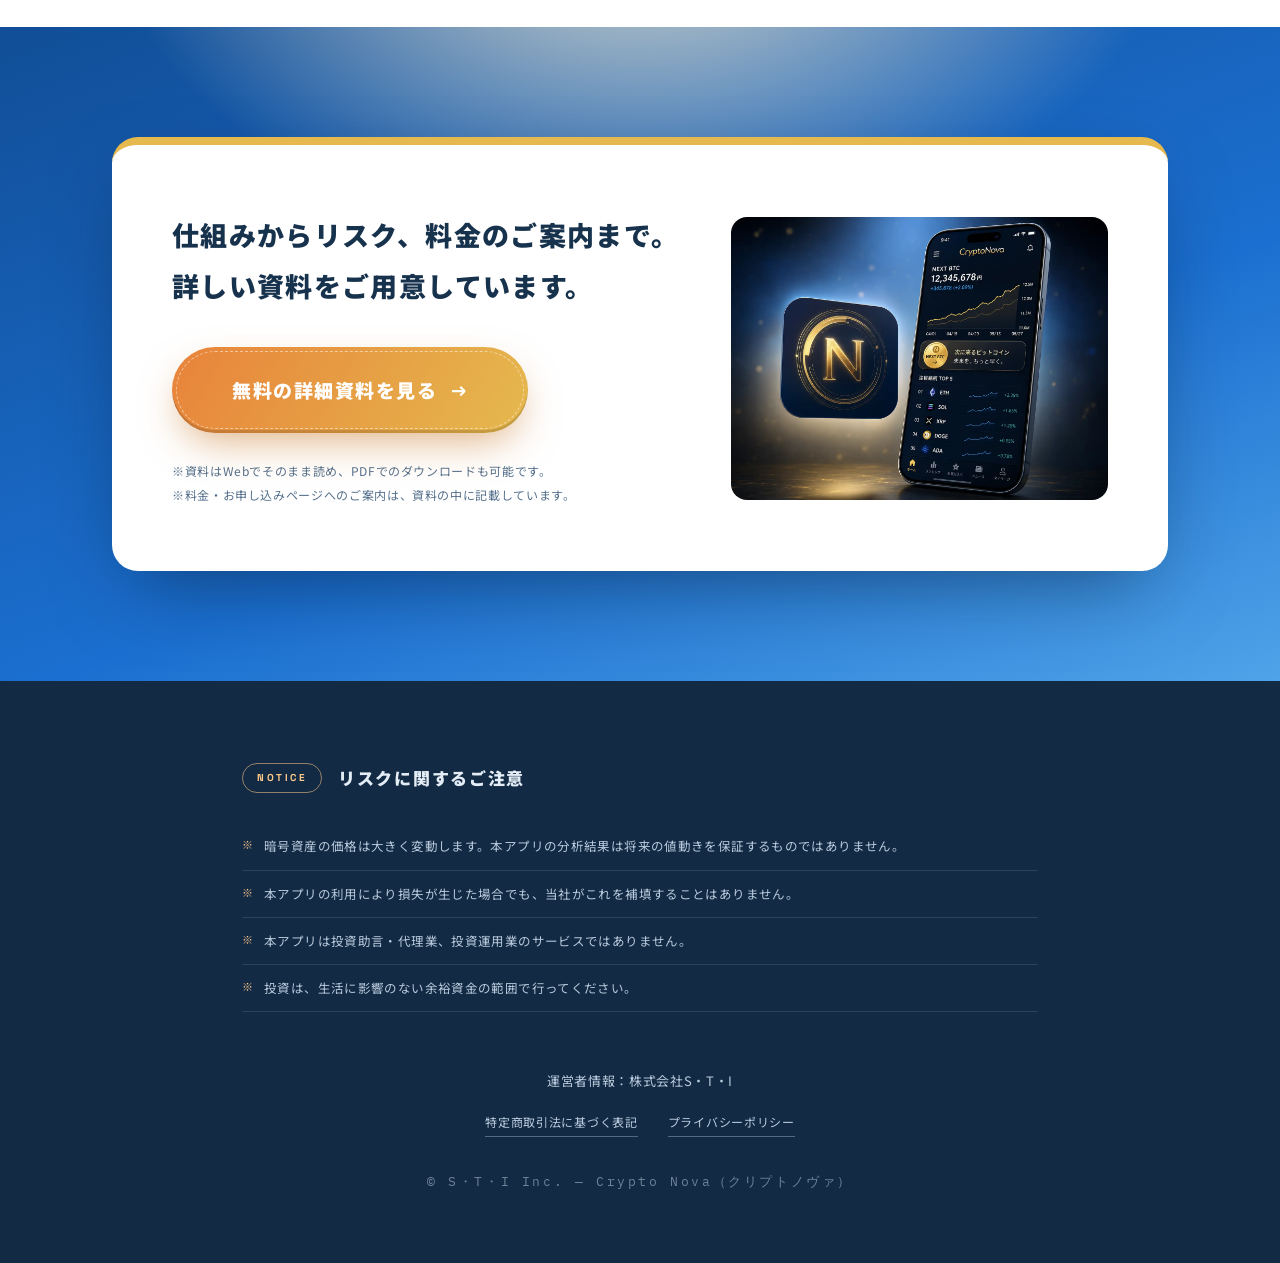
==== commit 693f692d: "Point canonical/OGP URLs to production domain cryptonova.jp/sn/ Co-Authored-By: Claude Fable 5 <nore" ====
--- a/index.html
+++ b/index.html
@@ -5,15 +5,15 @@
 <meta name="viewport" content="width=device-width, initial-scale=1" />
 <title>Crypto Nova（クリプトノヴァ）｜暗号資産のデータ分析アプリ — 相場を、自分の目で読めるようになる。</title>
 <meta name="description" content="Crypto Nova（クリプトノヴァ）は暗号資産市場のデータ分析を可視化するアプリ。数百万種類のアルトコインから、過去の成長曲線と似た銘柄を類似率順に30個表示します。運営：株式会社S・T・I。利益を保証するものではありません。">
-<link rel="canonical" href="https://810eigo-droid.github.io/crypto-nova-v5lp/">
+<link rel="canonical" href="https://cryptonova.jp/sn/">
 
 <!-- OGP（SNS・検索結果でのシェア表示用） -->
 <meta property="og:type" content="website">
 <meta property="og:site_name" content="Crypto Nova（クリプトノヴァ）">
 <meta property="og:title" content="Crypto Nova（クリプトノヴァ）｜暗号資産のデータ分析アプリ">
 <meta property="og:description" content="数百万種類のアルトコインから、過去の成長曲線と似た銘柄を類似率順に30銘柄表示。相場を、自分の目で読めるようになる。">
-<meta property="og:url" content="https://810eigo-droid.github.io/crypto-nova-v5lp/">
-<meta property="og:image" content="https://810eigo-droid.github.io/crypto-nova-v5lp/images/cta-app.webp">
+<meta property="og:url" content="https://cryptonova.jp/sn/">
+<meta property="og:image" content="https://cryptonova.jp/sn/images/cta-app.webp">
 <meta property="og:locale" content="ja_JP">
 <meta name="twitter:card" content="summary_large_image">
 
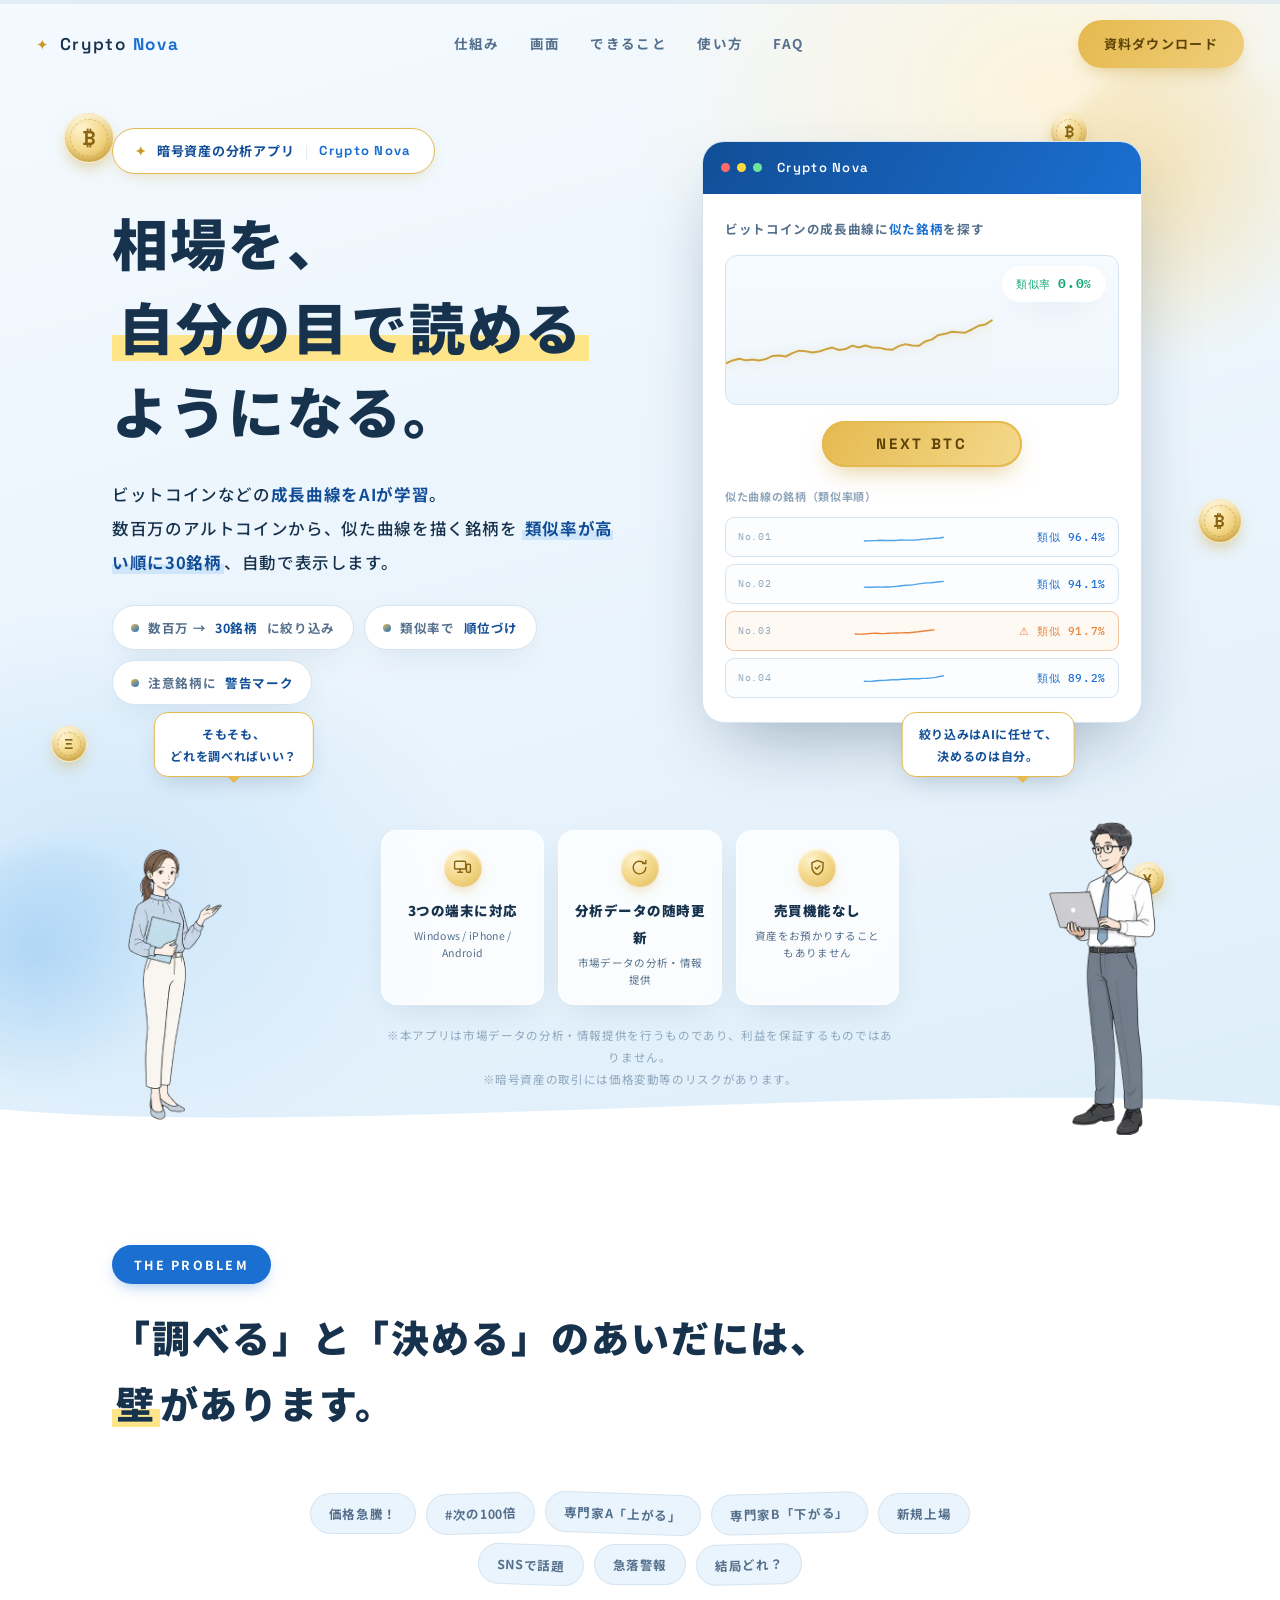
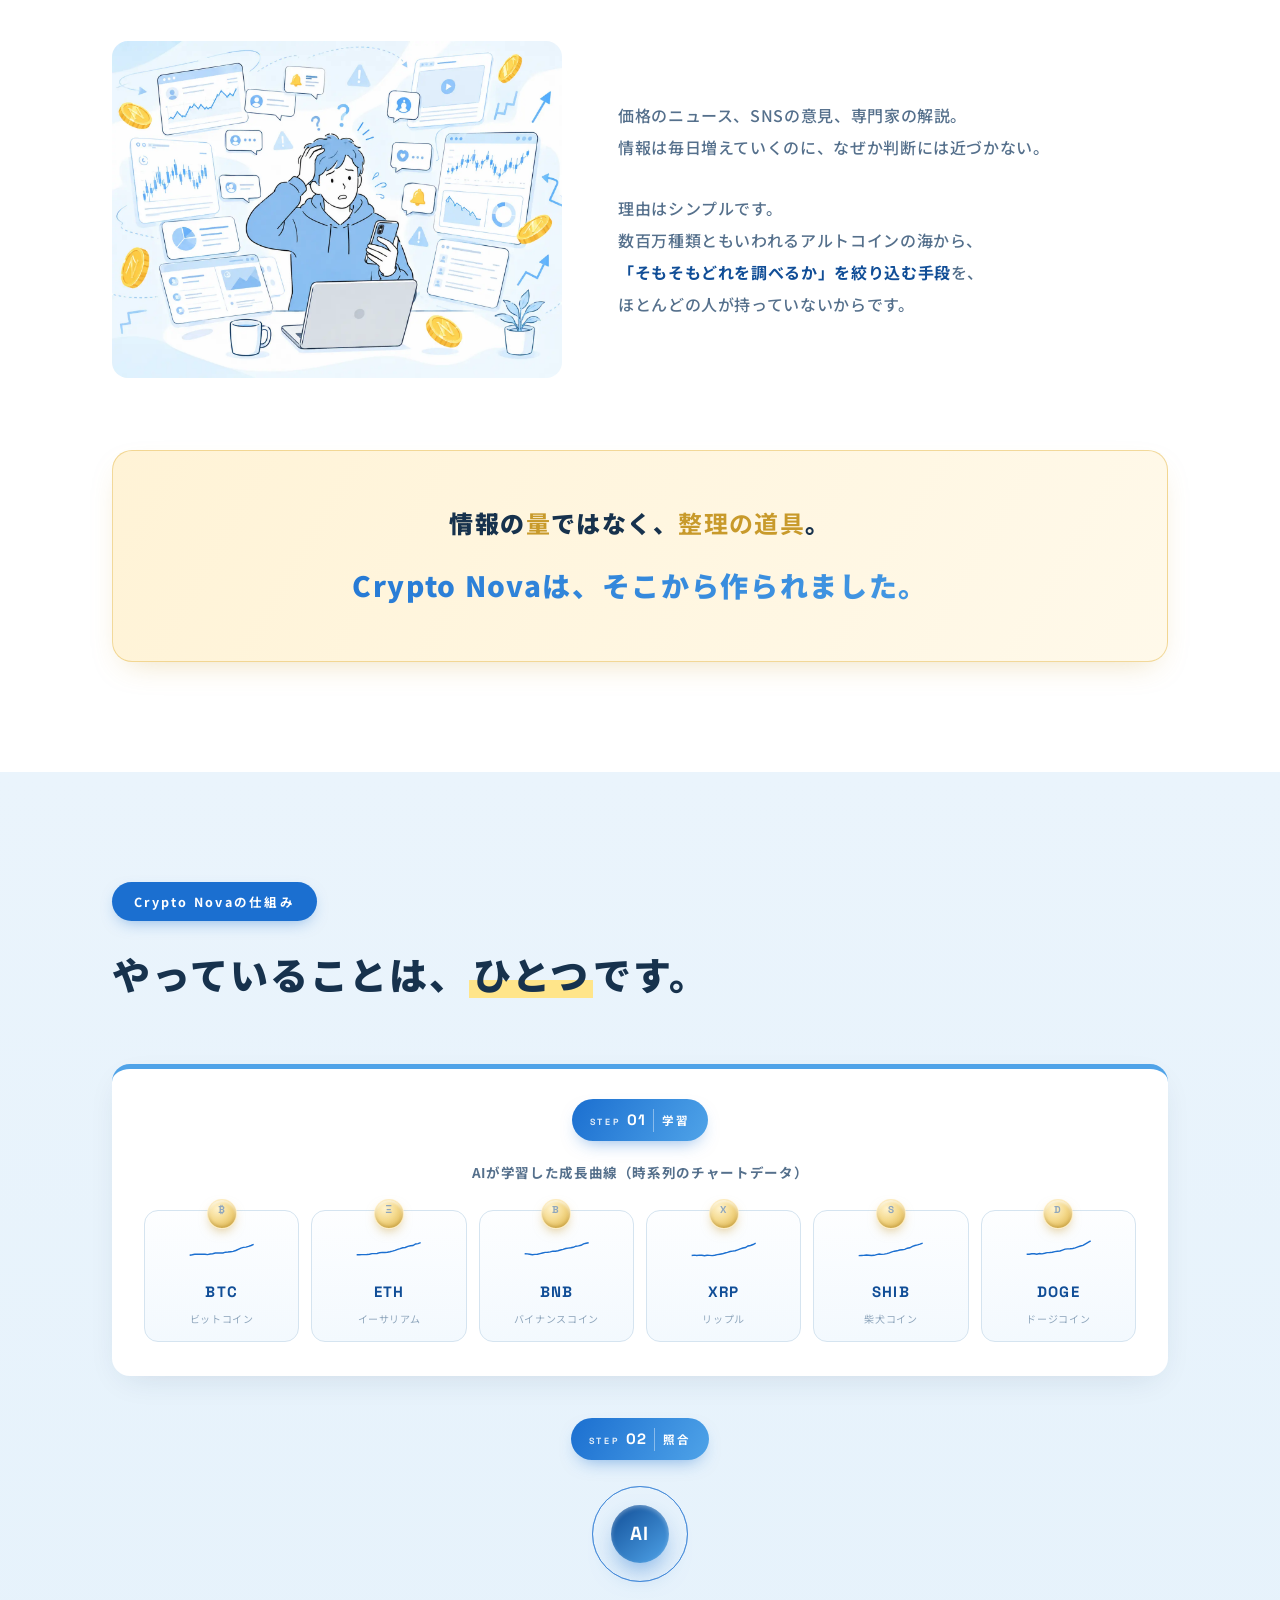
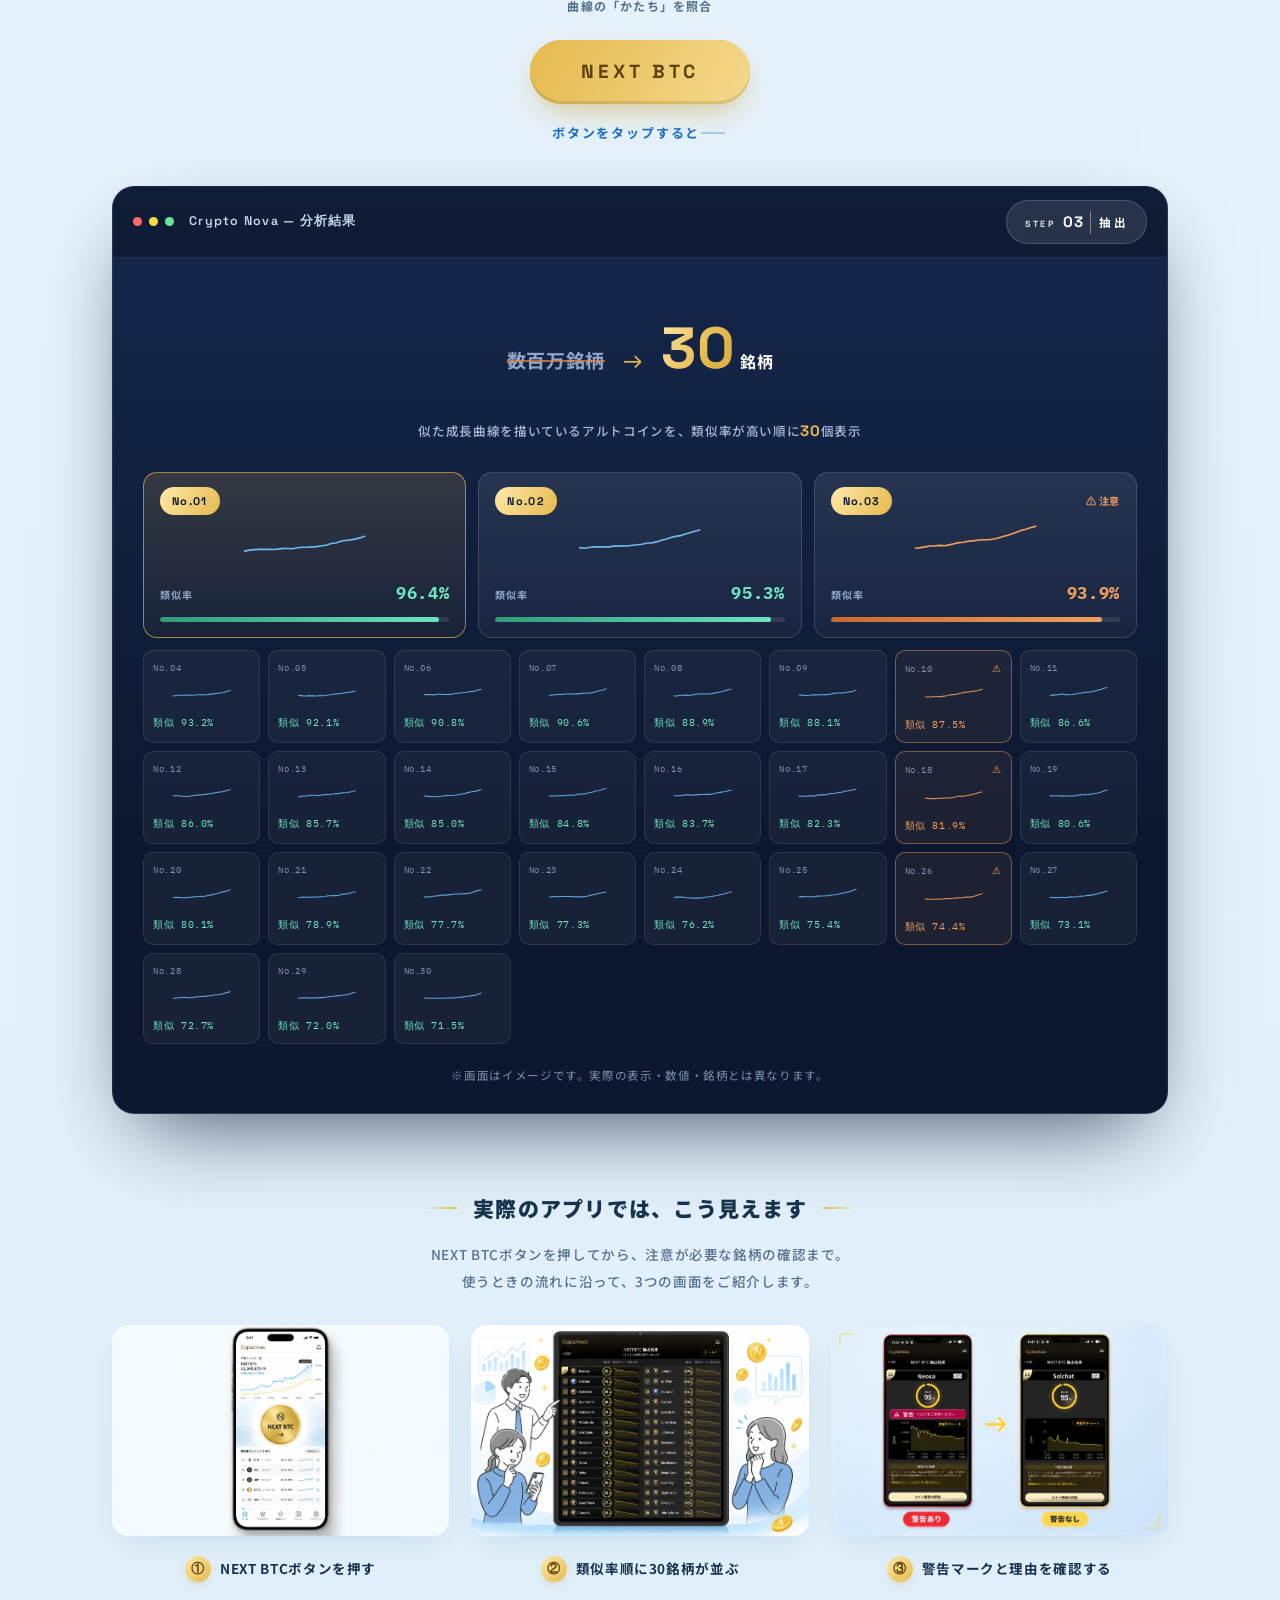
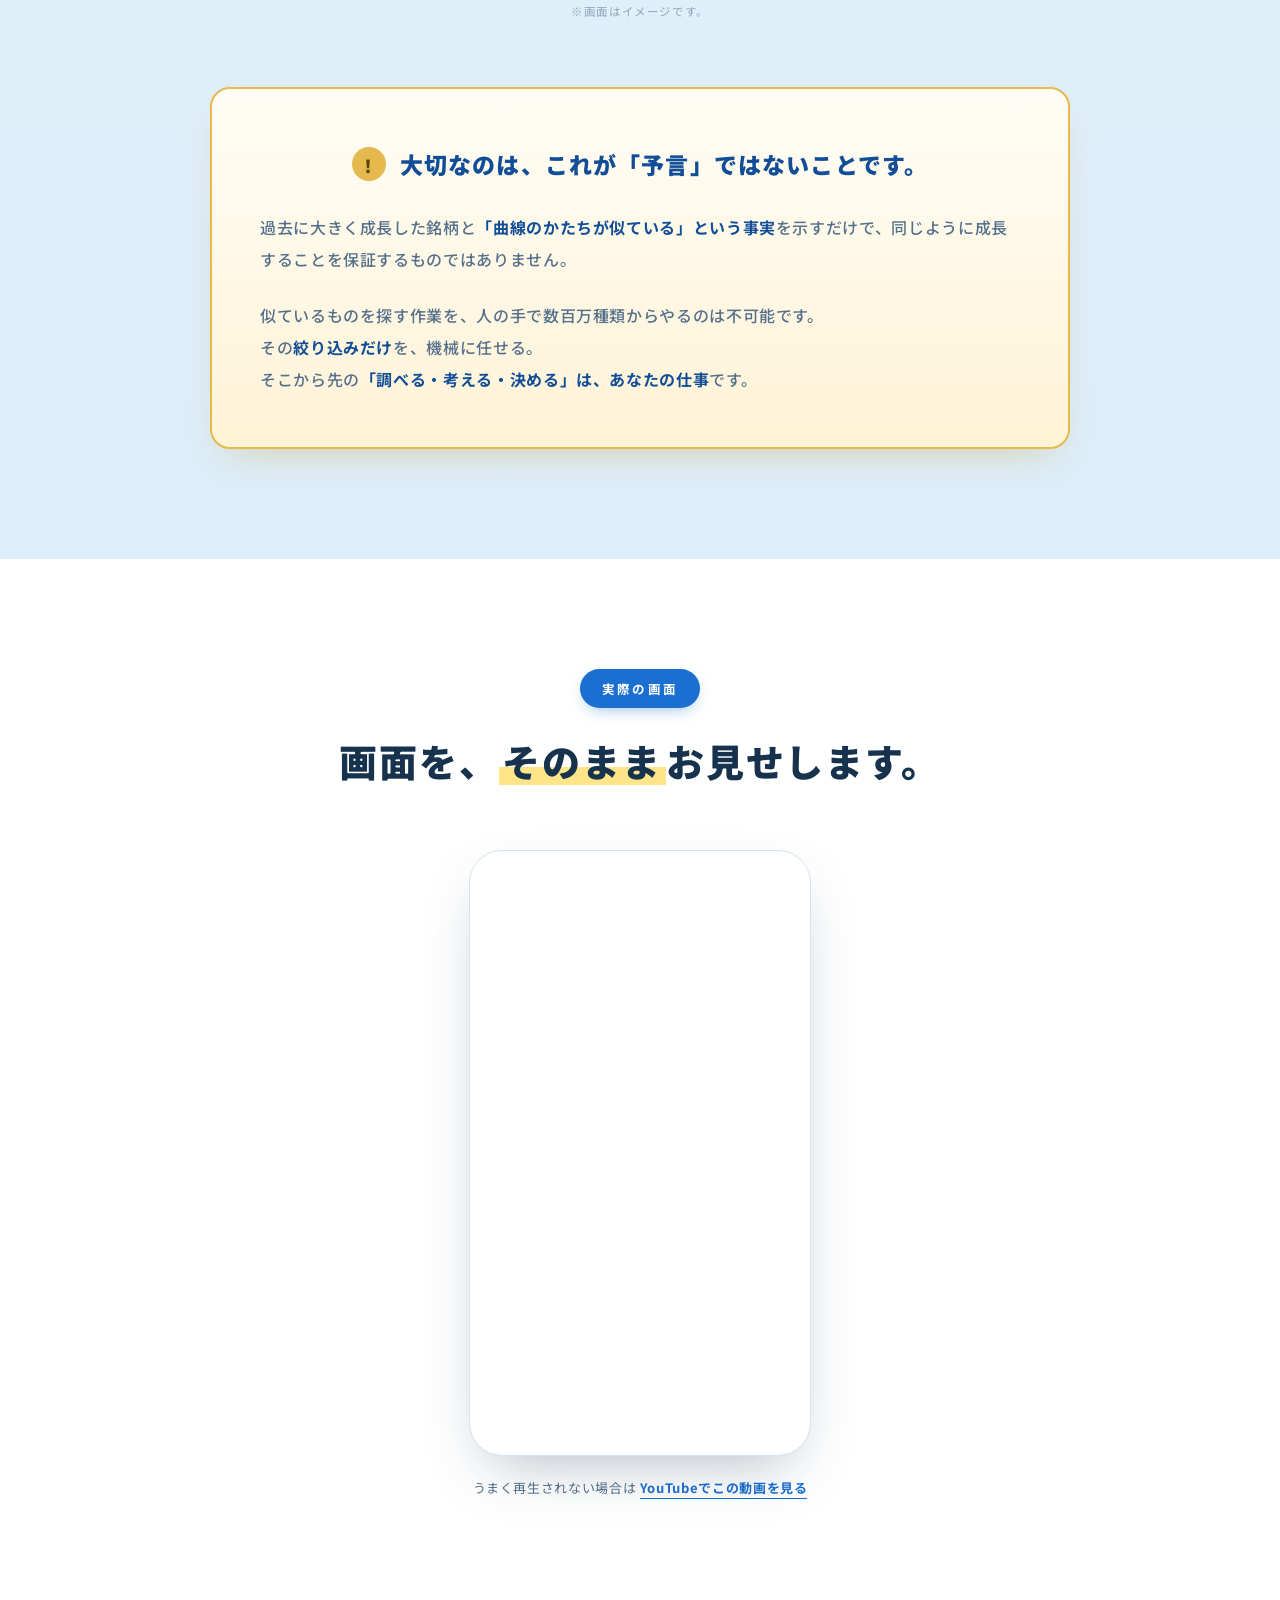
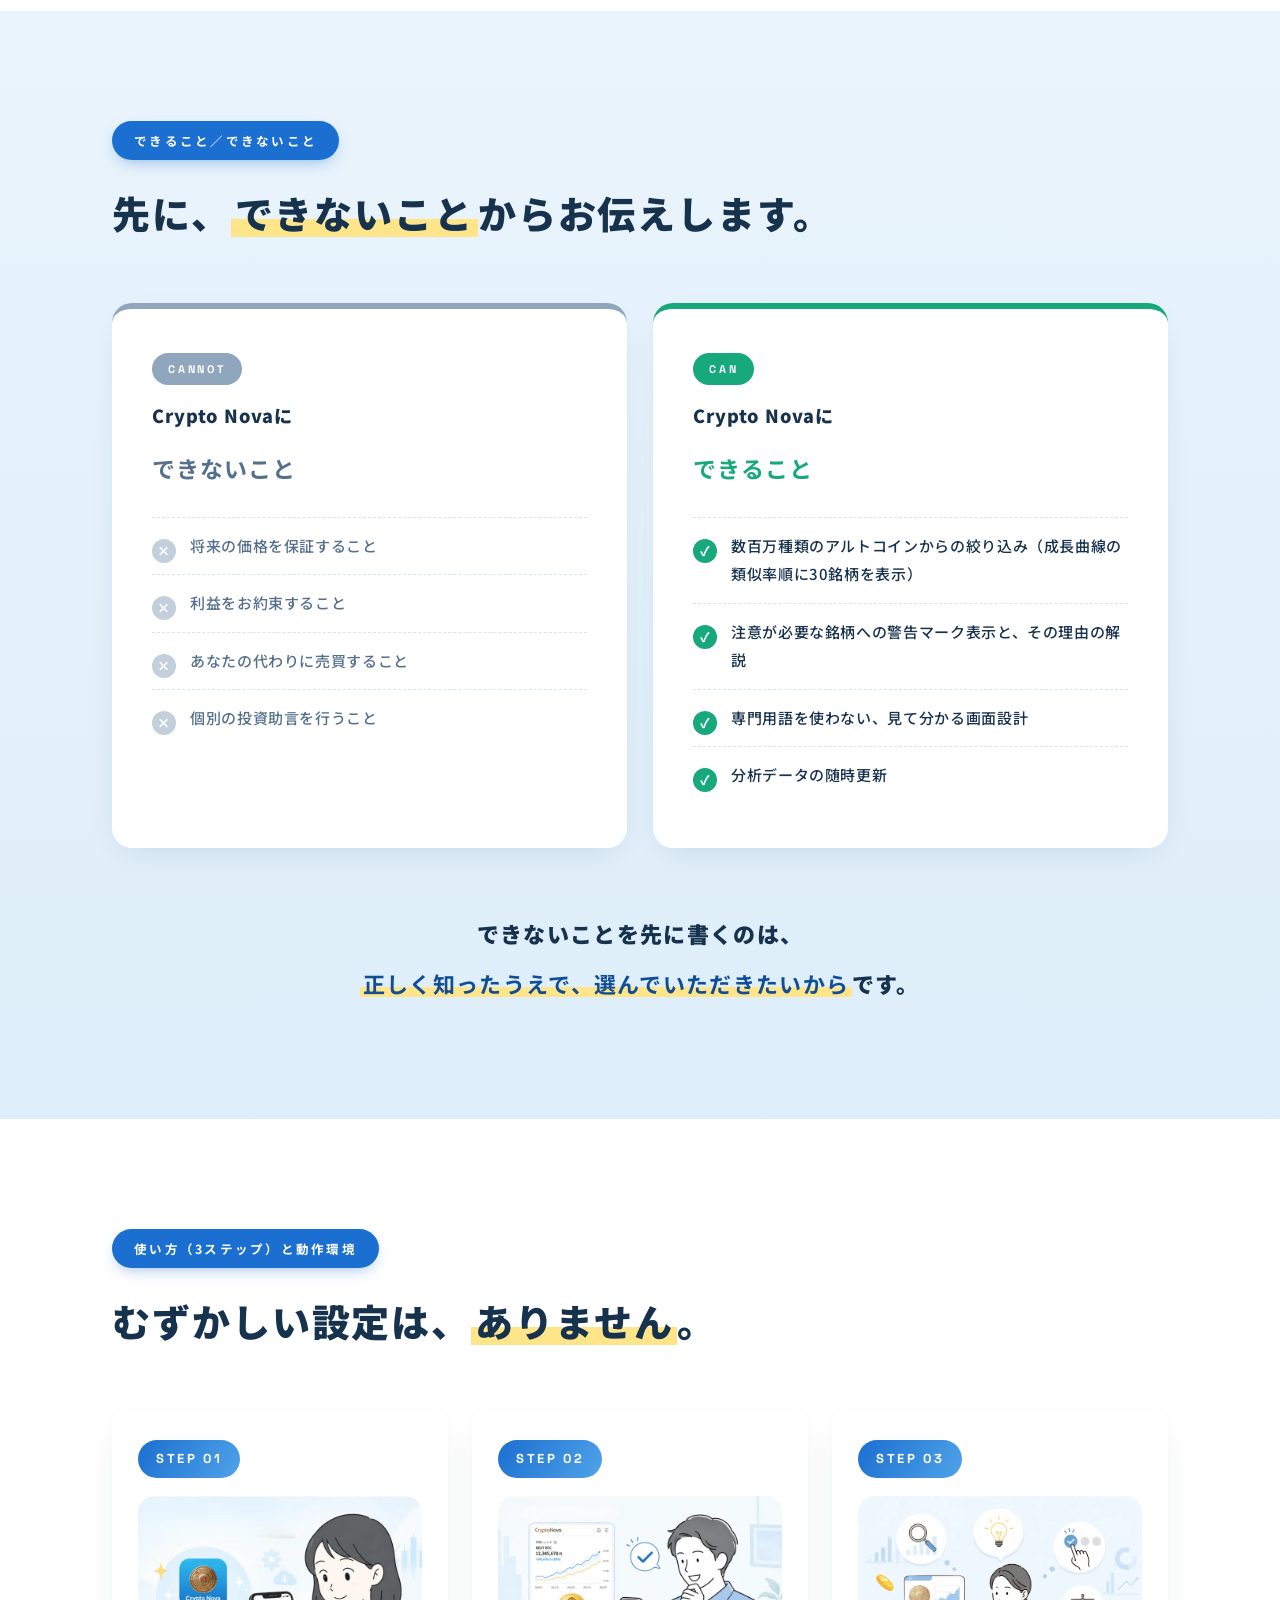
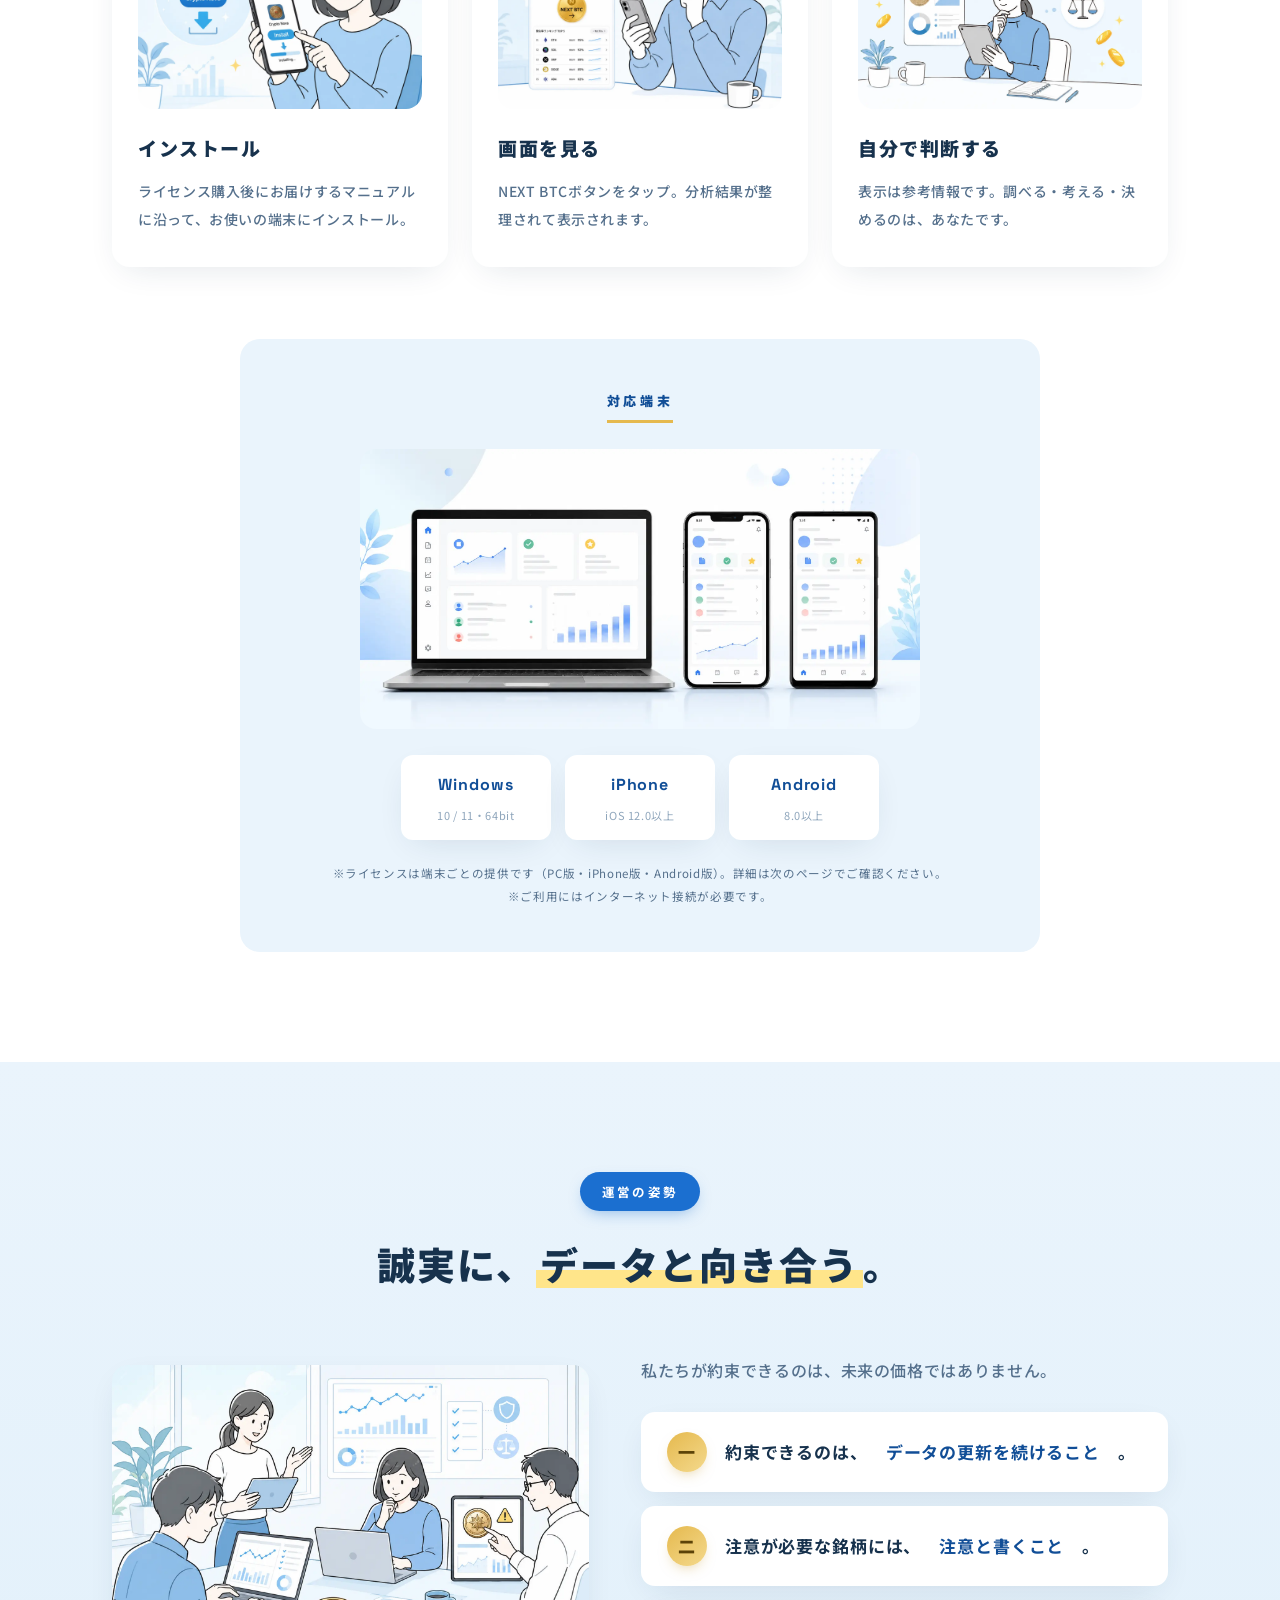
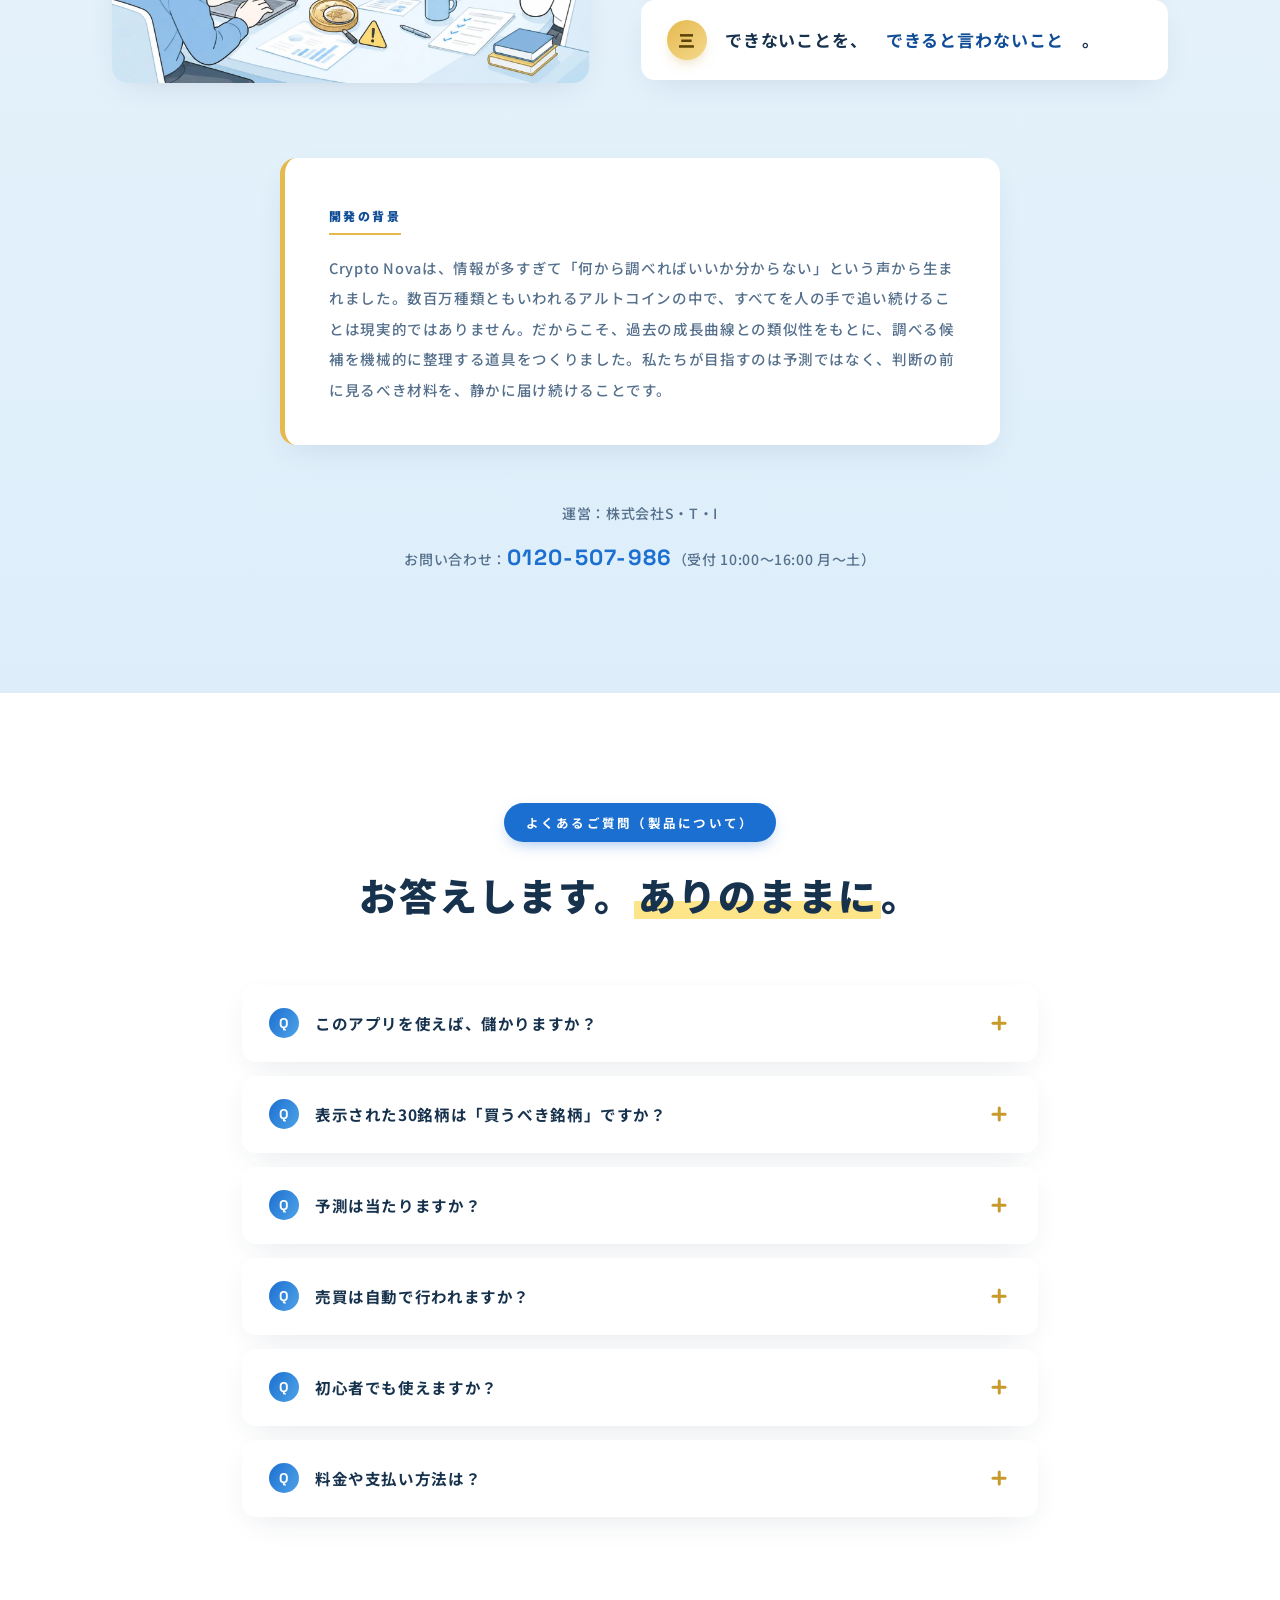
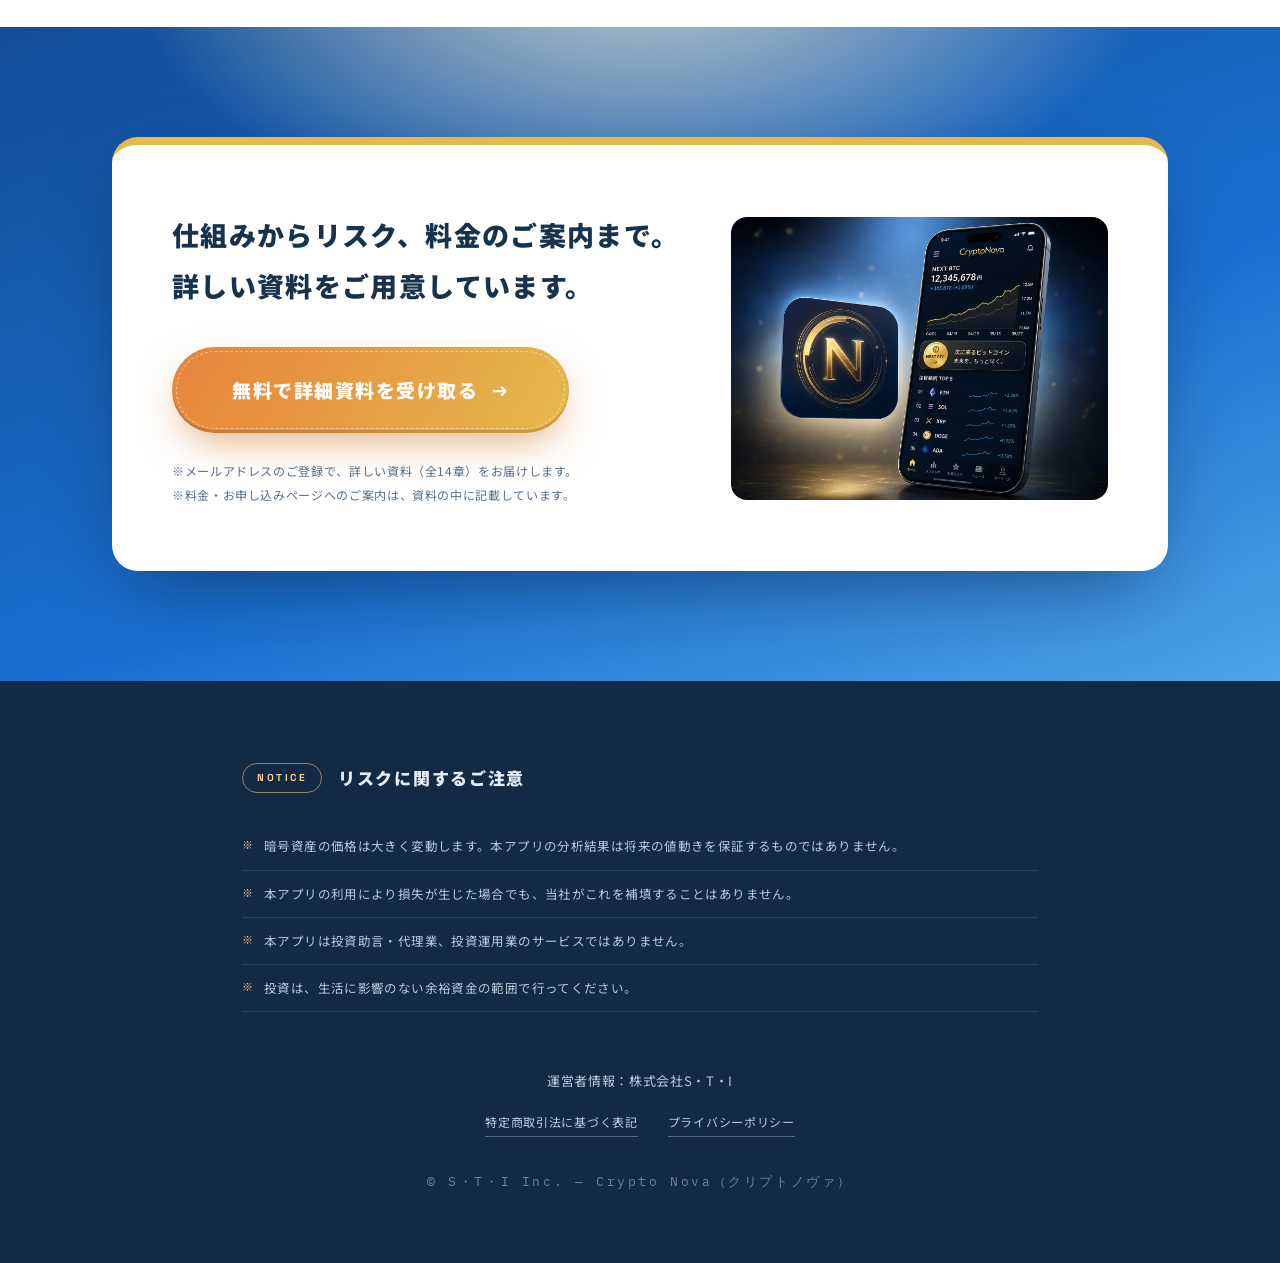
==== commit 61bf79e0: "Point LP CTAs to UTAGE document-request form - Nav CTA and final CTA now link to the UTAGE opt-in pa" ====
--- a/index.html
+++ b/index.html
@@ -57,7 +57,7 @@
     <a href="#howto">使い方</a>
     <a href="#faq">FAQ</a>
   </div>
-  <a class="nav-cta" href="shiryo.html">資料ダウンロード</a>
+  <a class="nav-cta" href="https://utage-system.com/p/JpcmqXh0SH2F">資料ダウンロード</a>
 </nav>
 
 <main id="top">
@@ -500,11 +500,11 @@
     <div class="cta-card reveal">
       <div class="cta-copy">
         <h2 class="cta-title">仕組みからリスク、料金のご案内まで。<br class="pc">詳しい資料をご用意しています。</h2>
-        <a class="btn-primary big" href="shiryo.html">
-          無料の詳細資料を見る
+        <a class="btn-primary big" href="https://utage-system.com/p/JpcmqXh0SH2F">
+          無料で詳細資料を受け取る
           <span class="btn-arrow" aria-hidden="true">→</span>
         </a>
-        <p class="cta-note">※資料はWebでそのまま読め、PDFでのダウンロードも可能です。<br class="pc">※料金・お申し込みページへのご案内は、資料の中に記載しています。</p>
+        <p class="cta-note">※メールアドレスのご登録で、詳しい資料（全14章）をお届けします。<br class="pc">※料金・お申し込みページへのご案内は、資料の中に記載しています。</p>
       </div>
       <div class="cta-visual">
         <figure class="ph" data-src="cta-app.webp" data-size="1200×900（透過推奨）" data-alt="Crypto Novaのアプリイメージ" style="aspect-ratio:4/3"></figure>
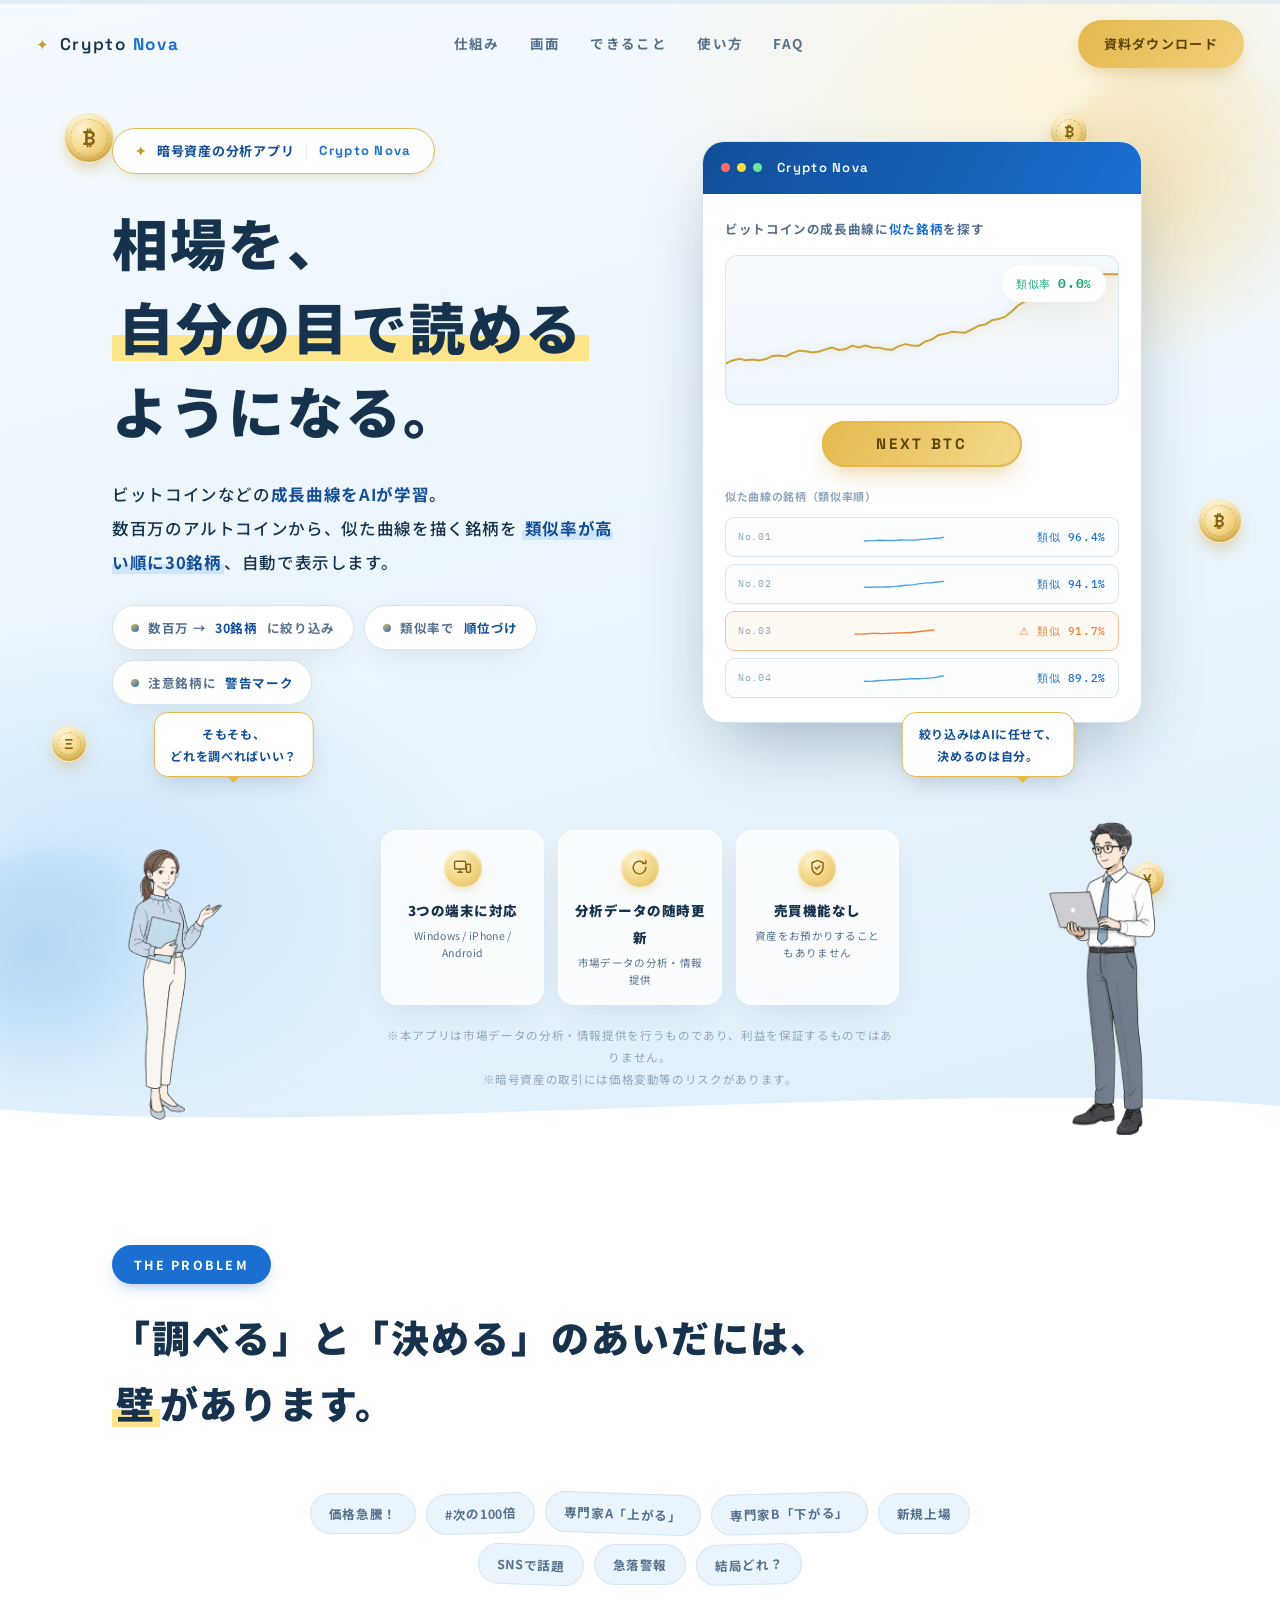
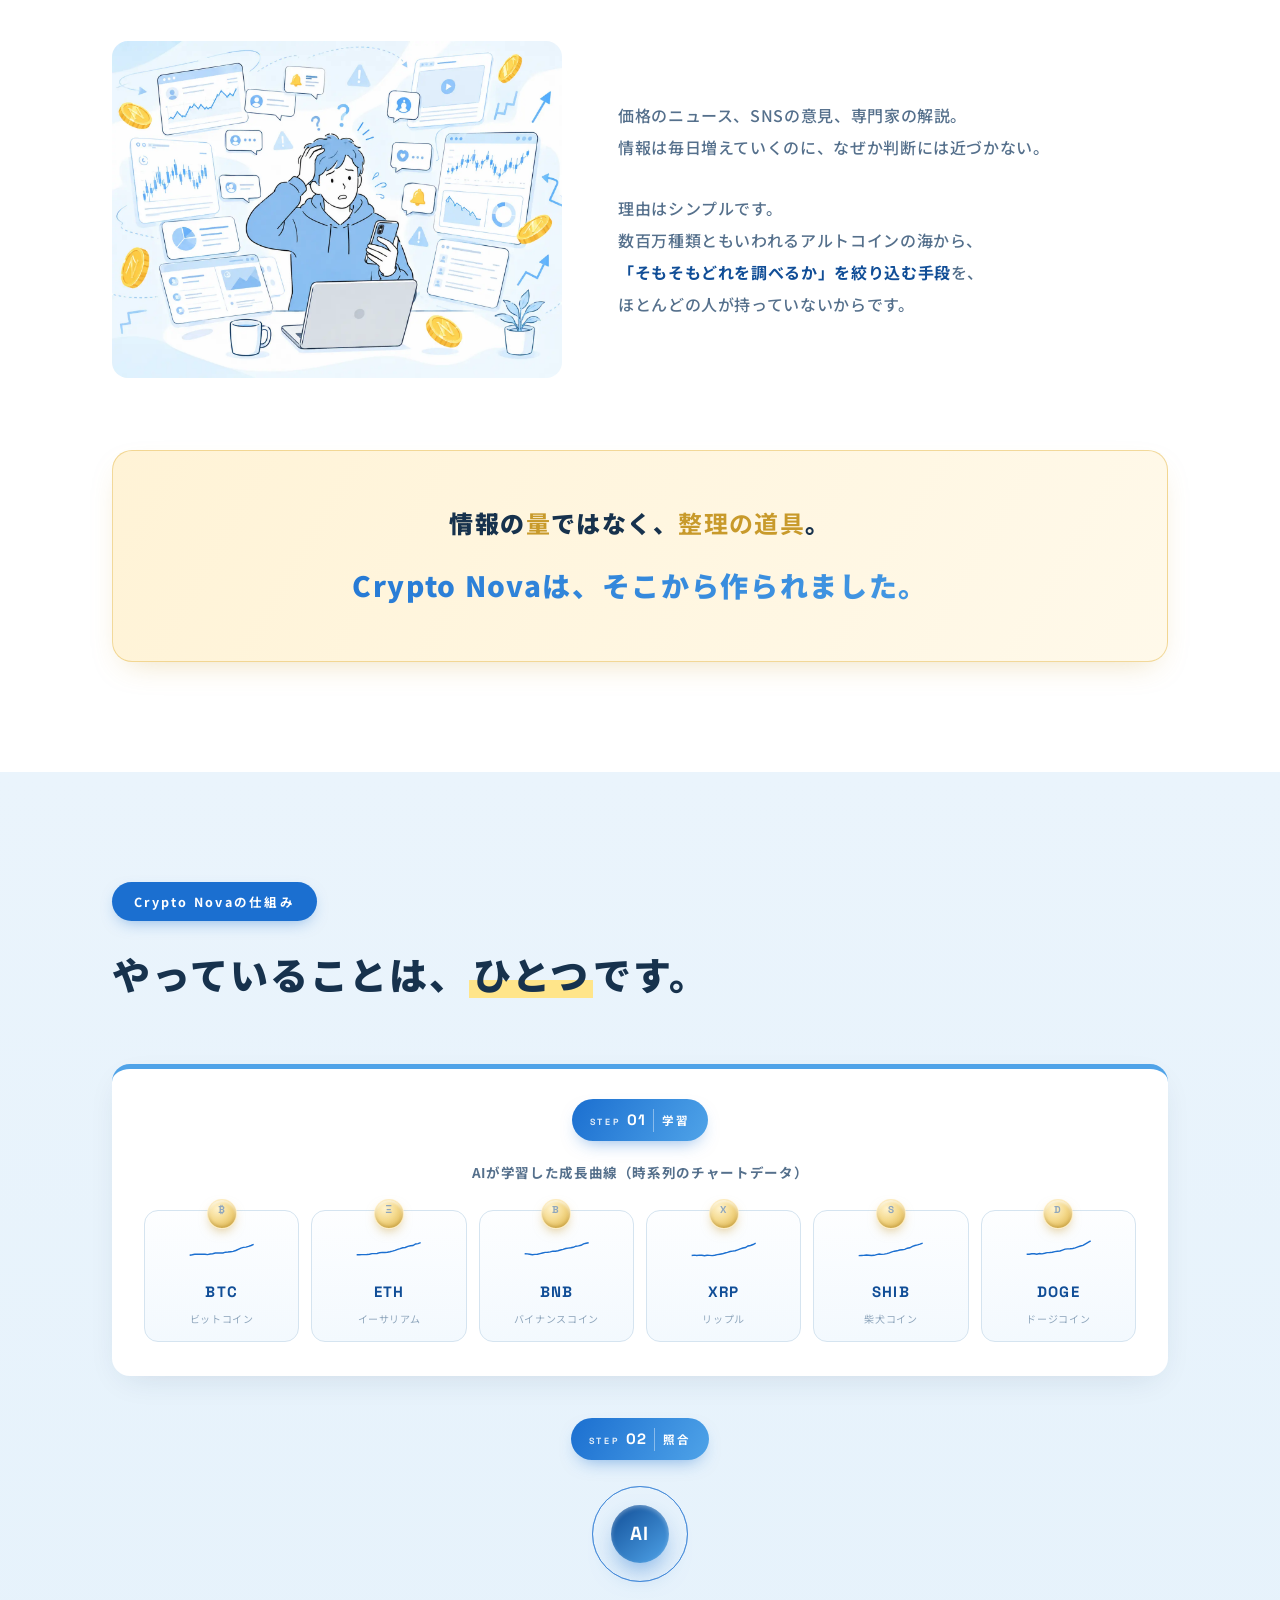
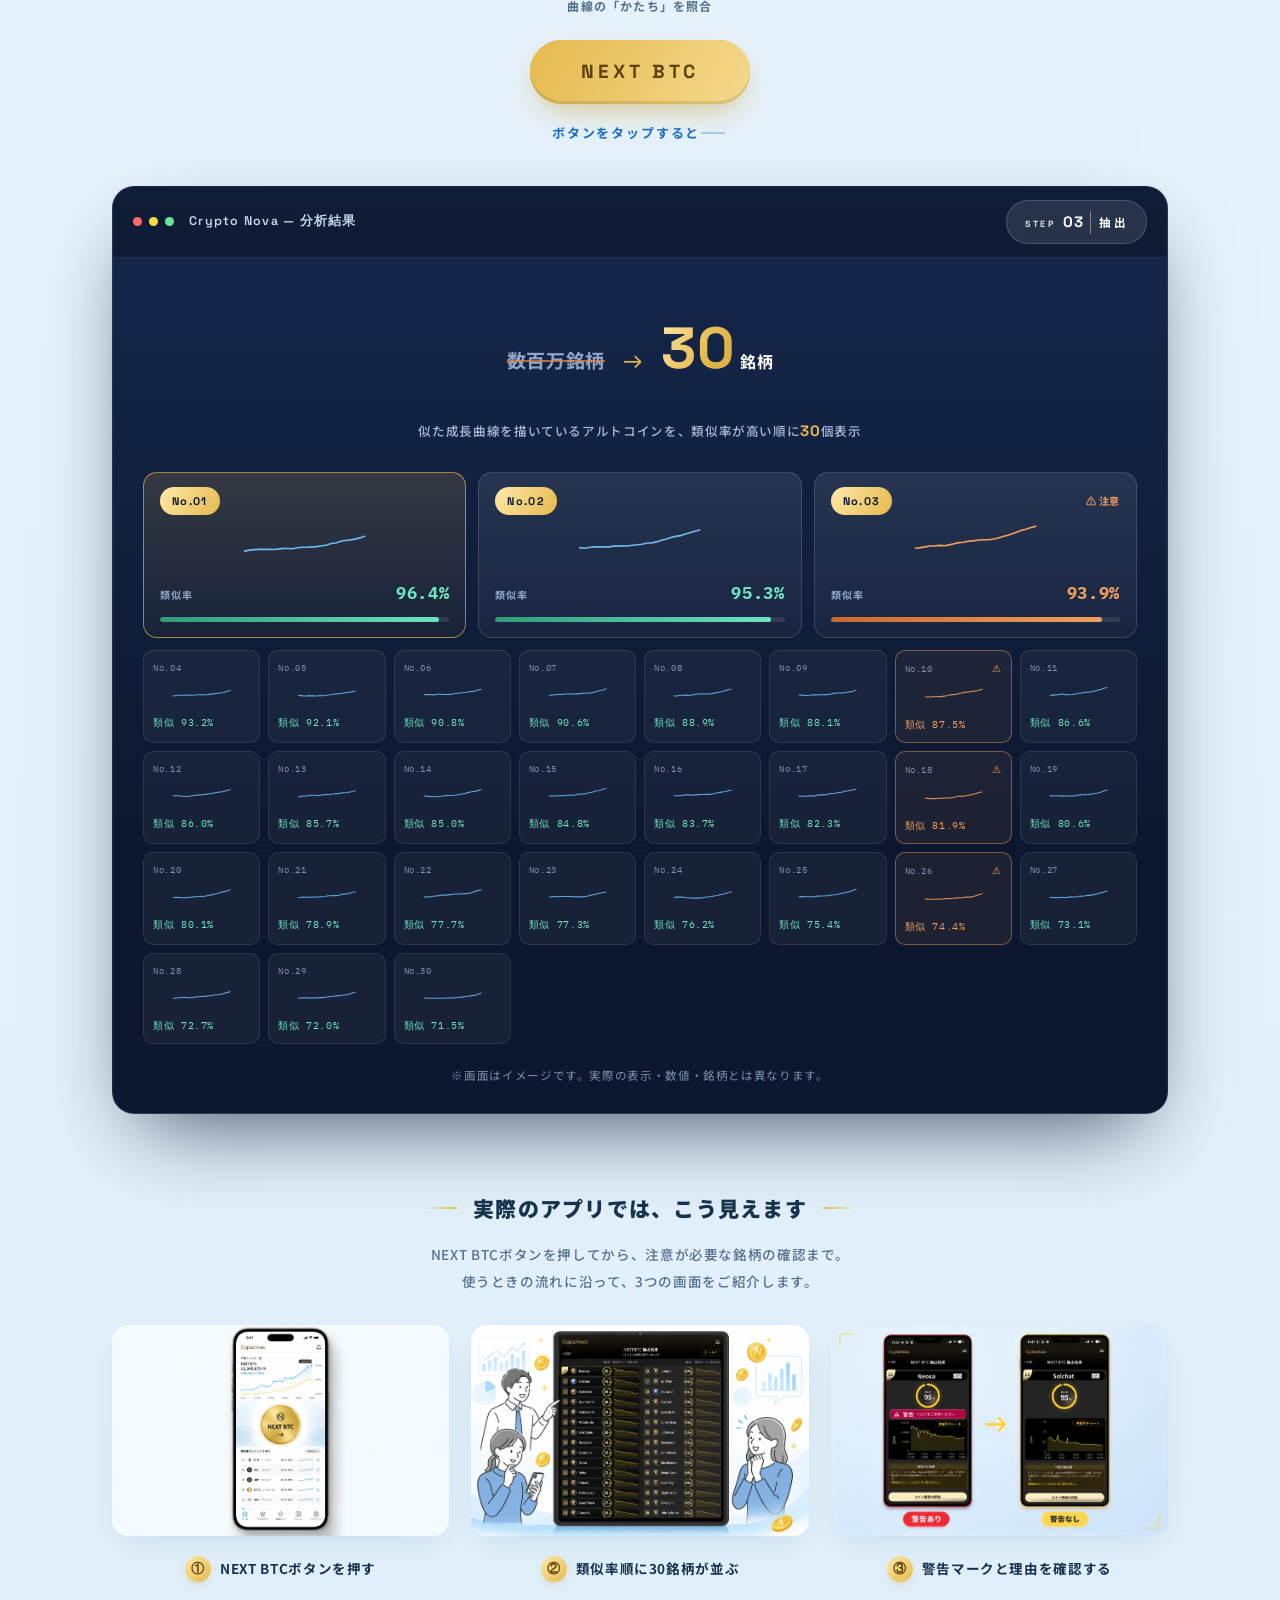
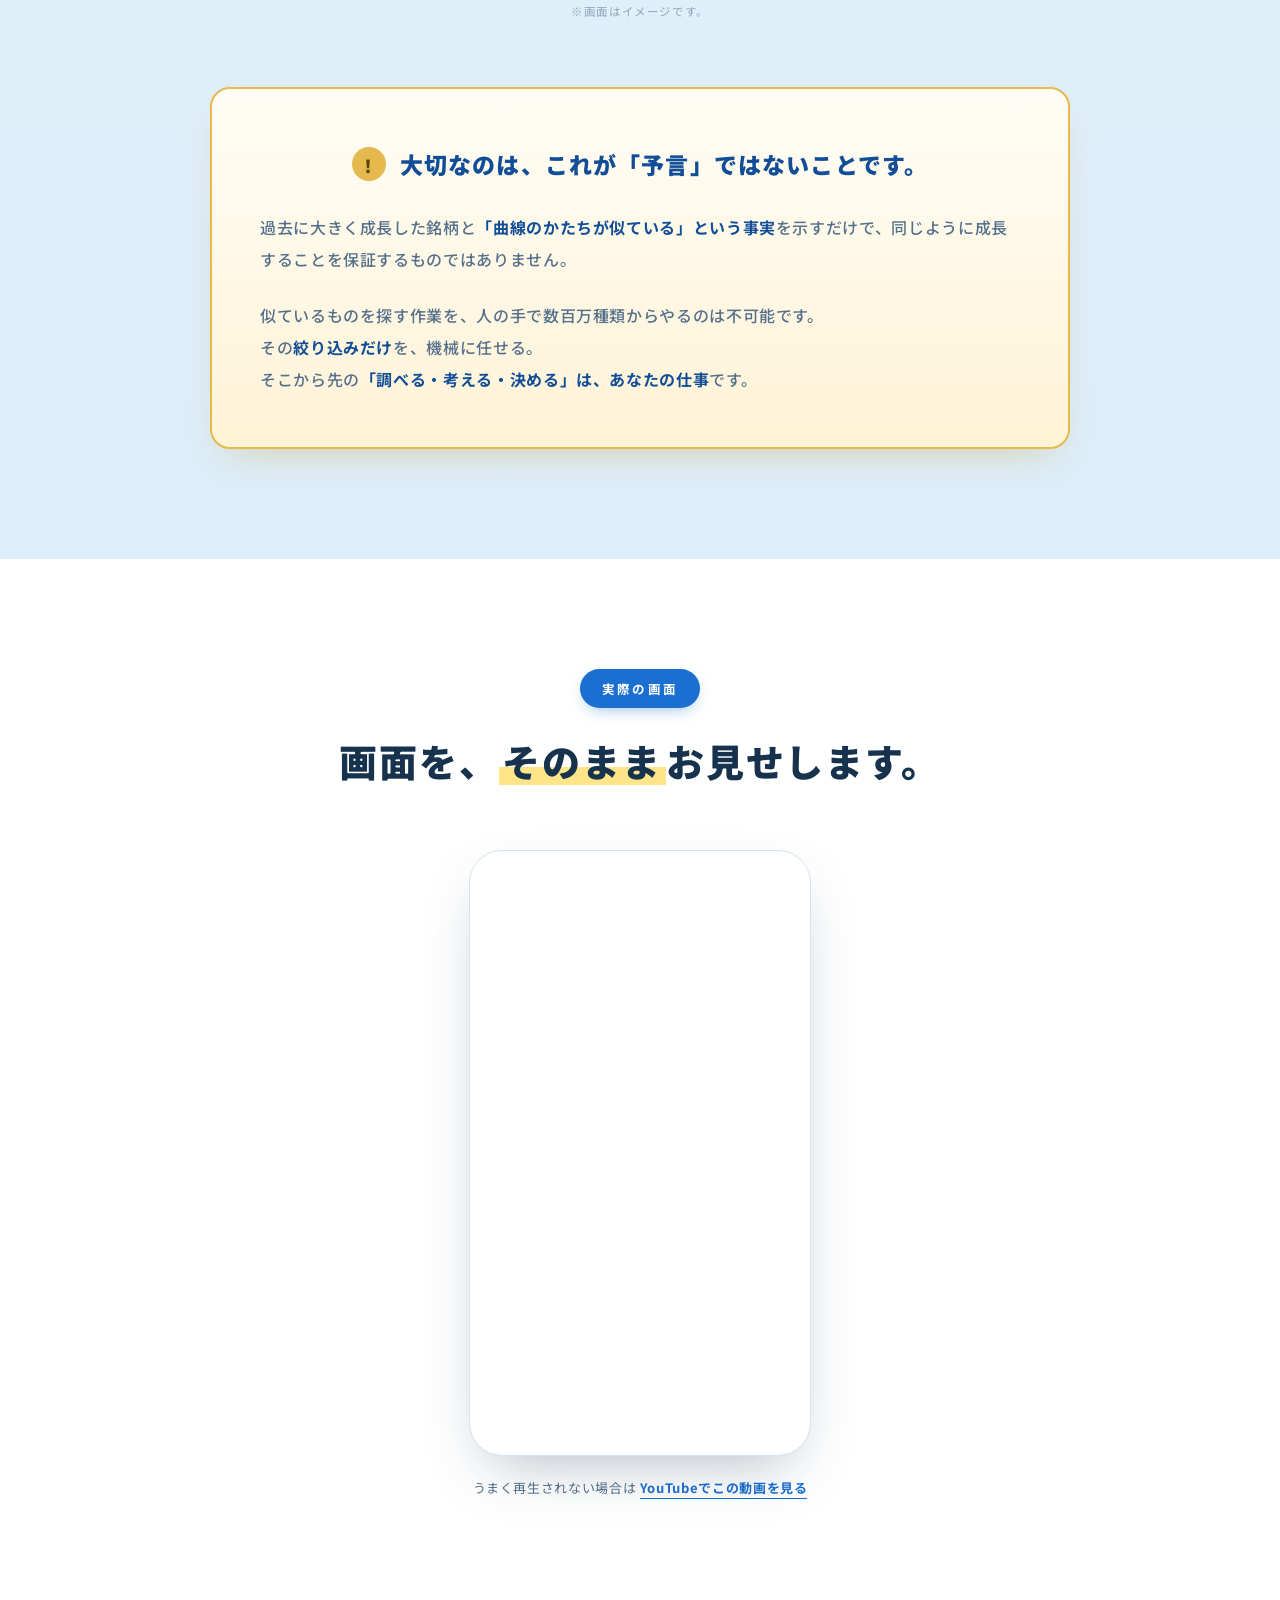
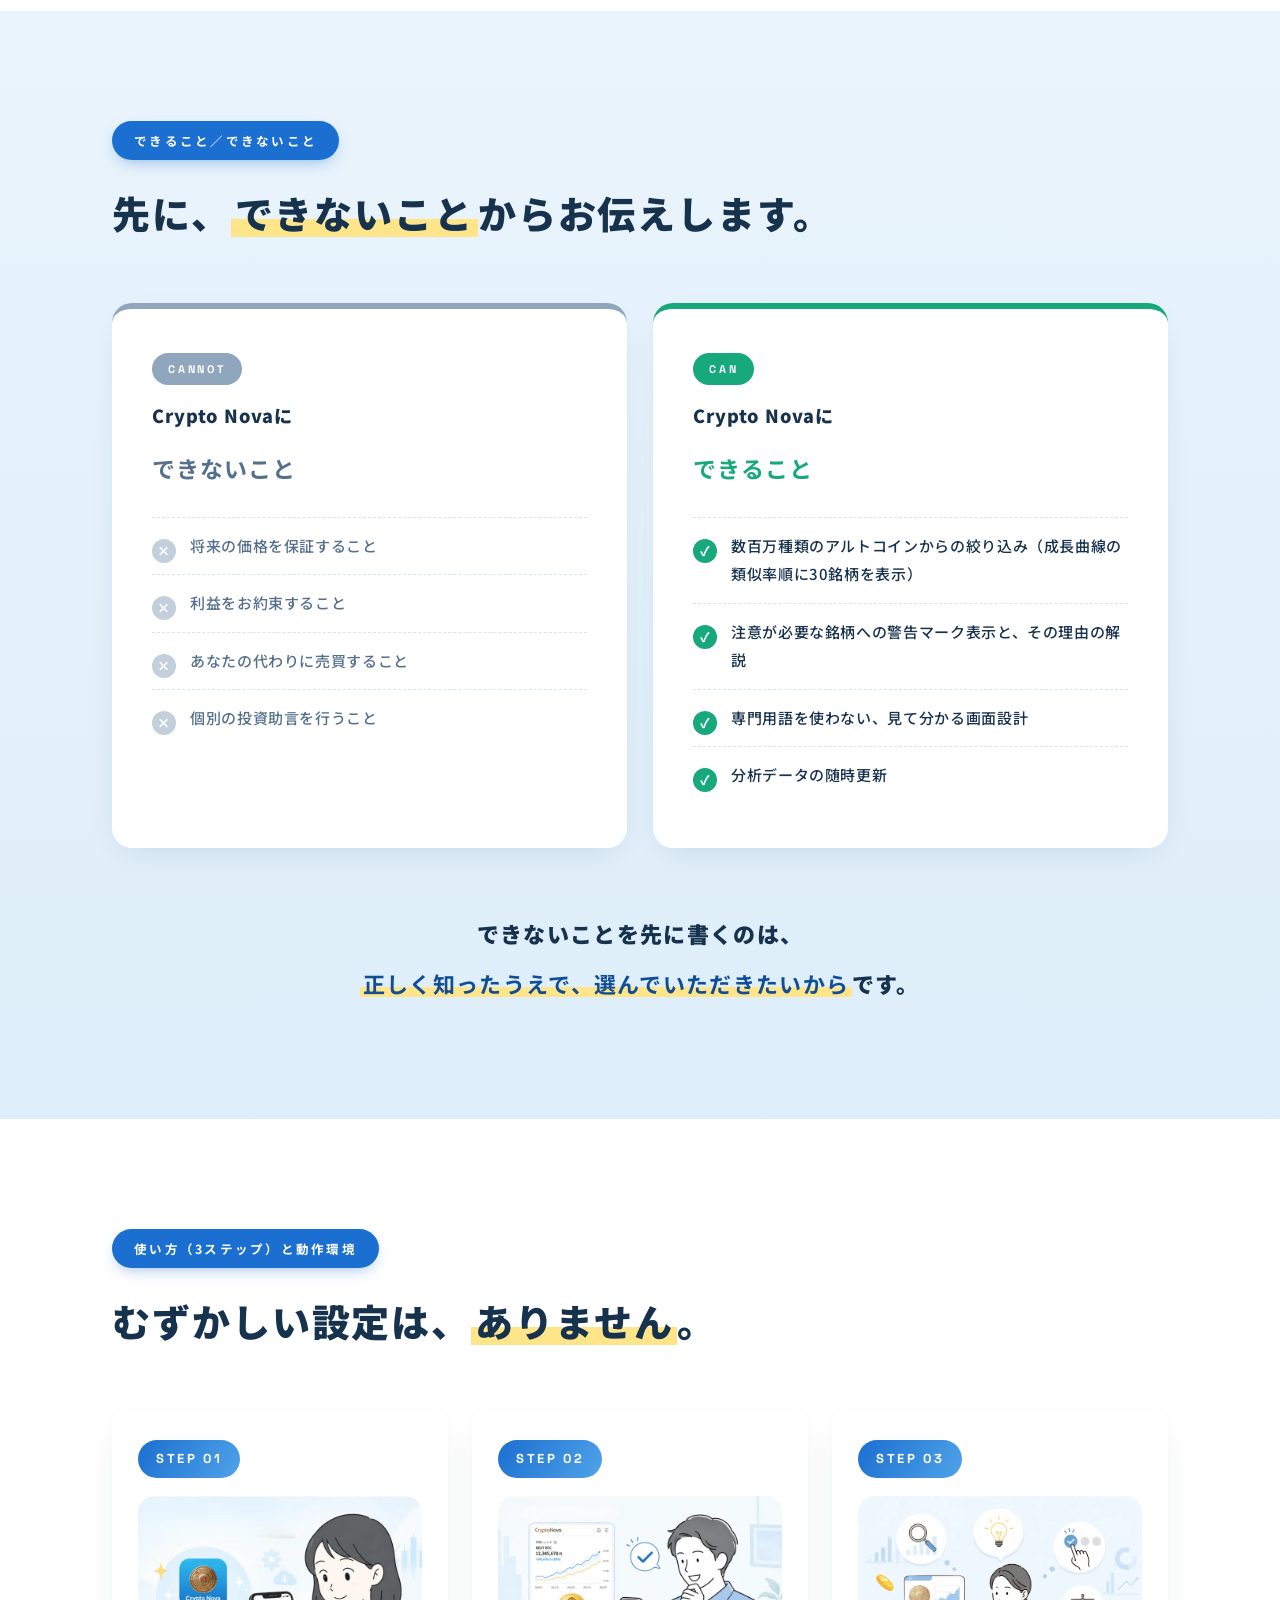
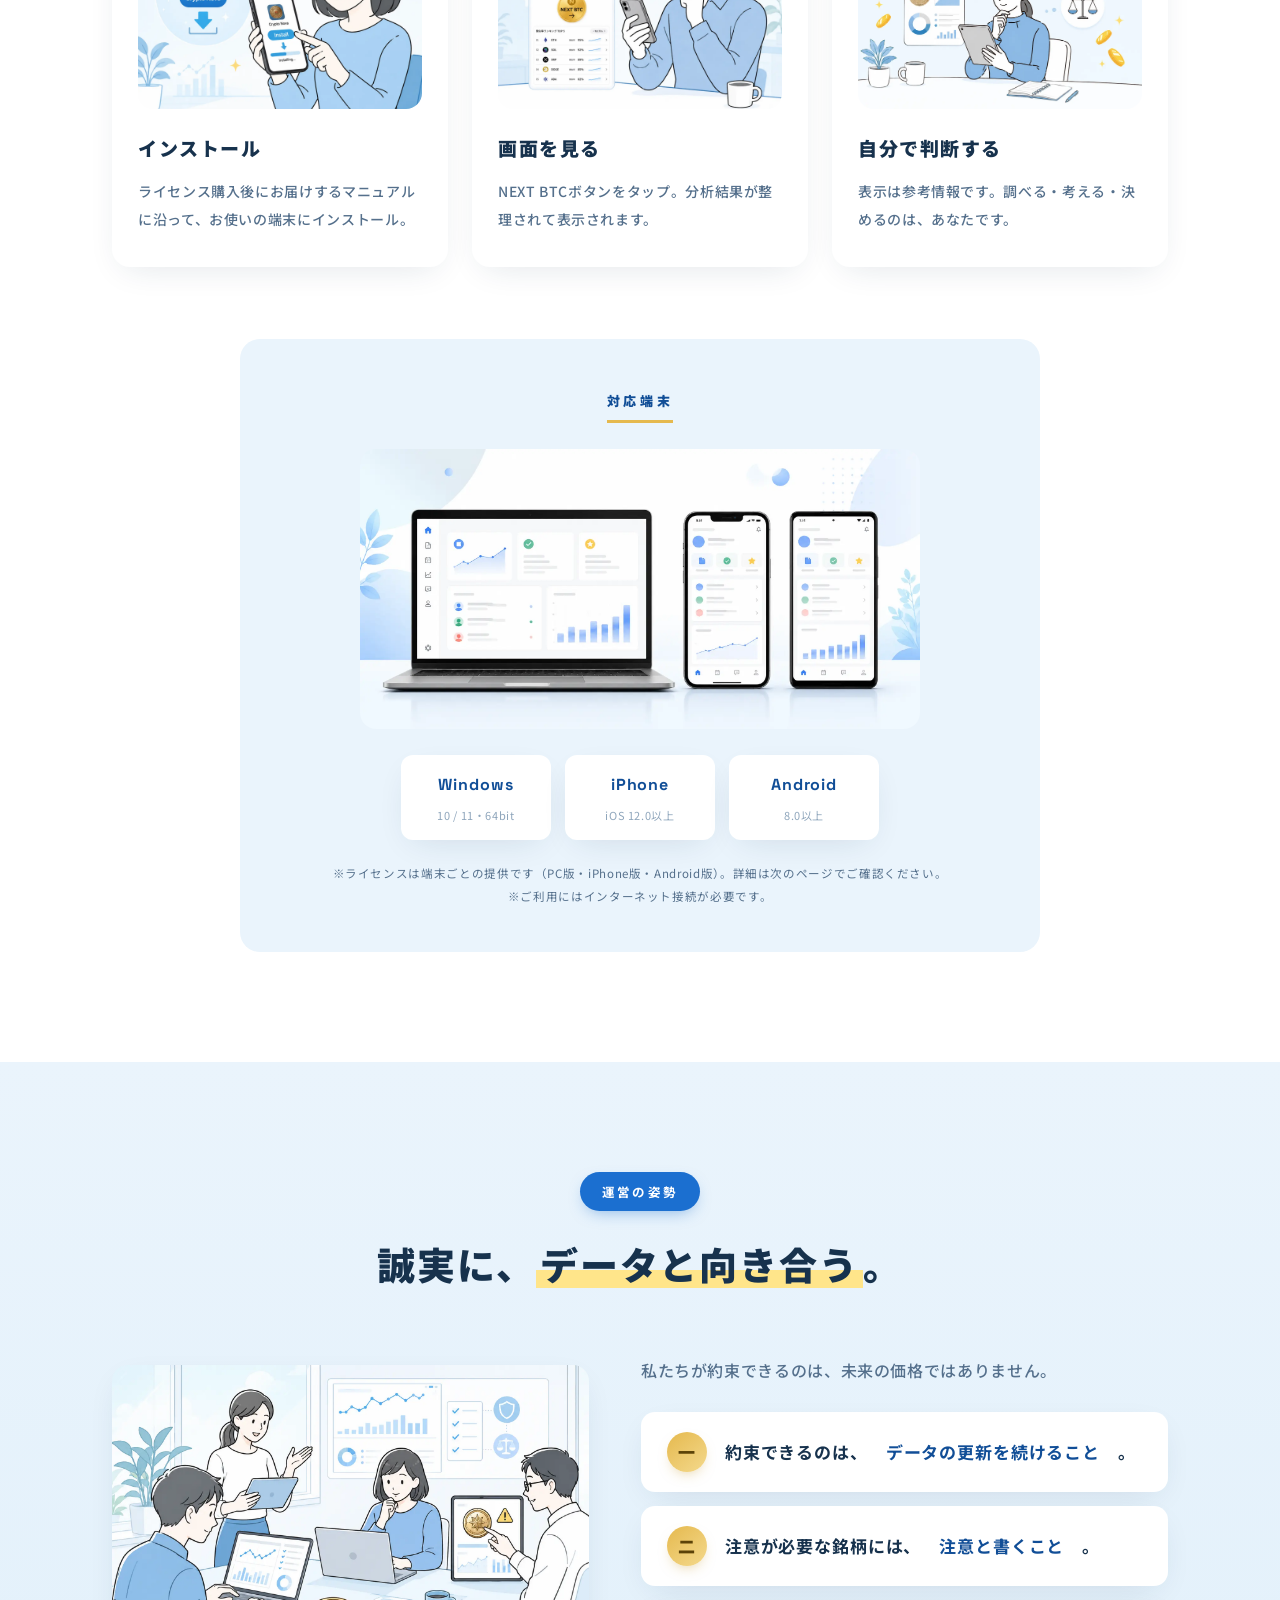
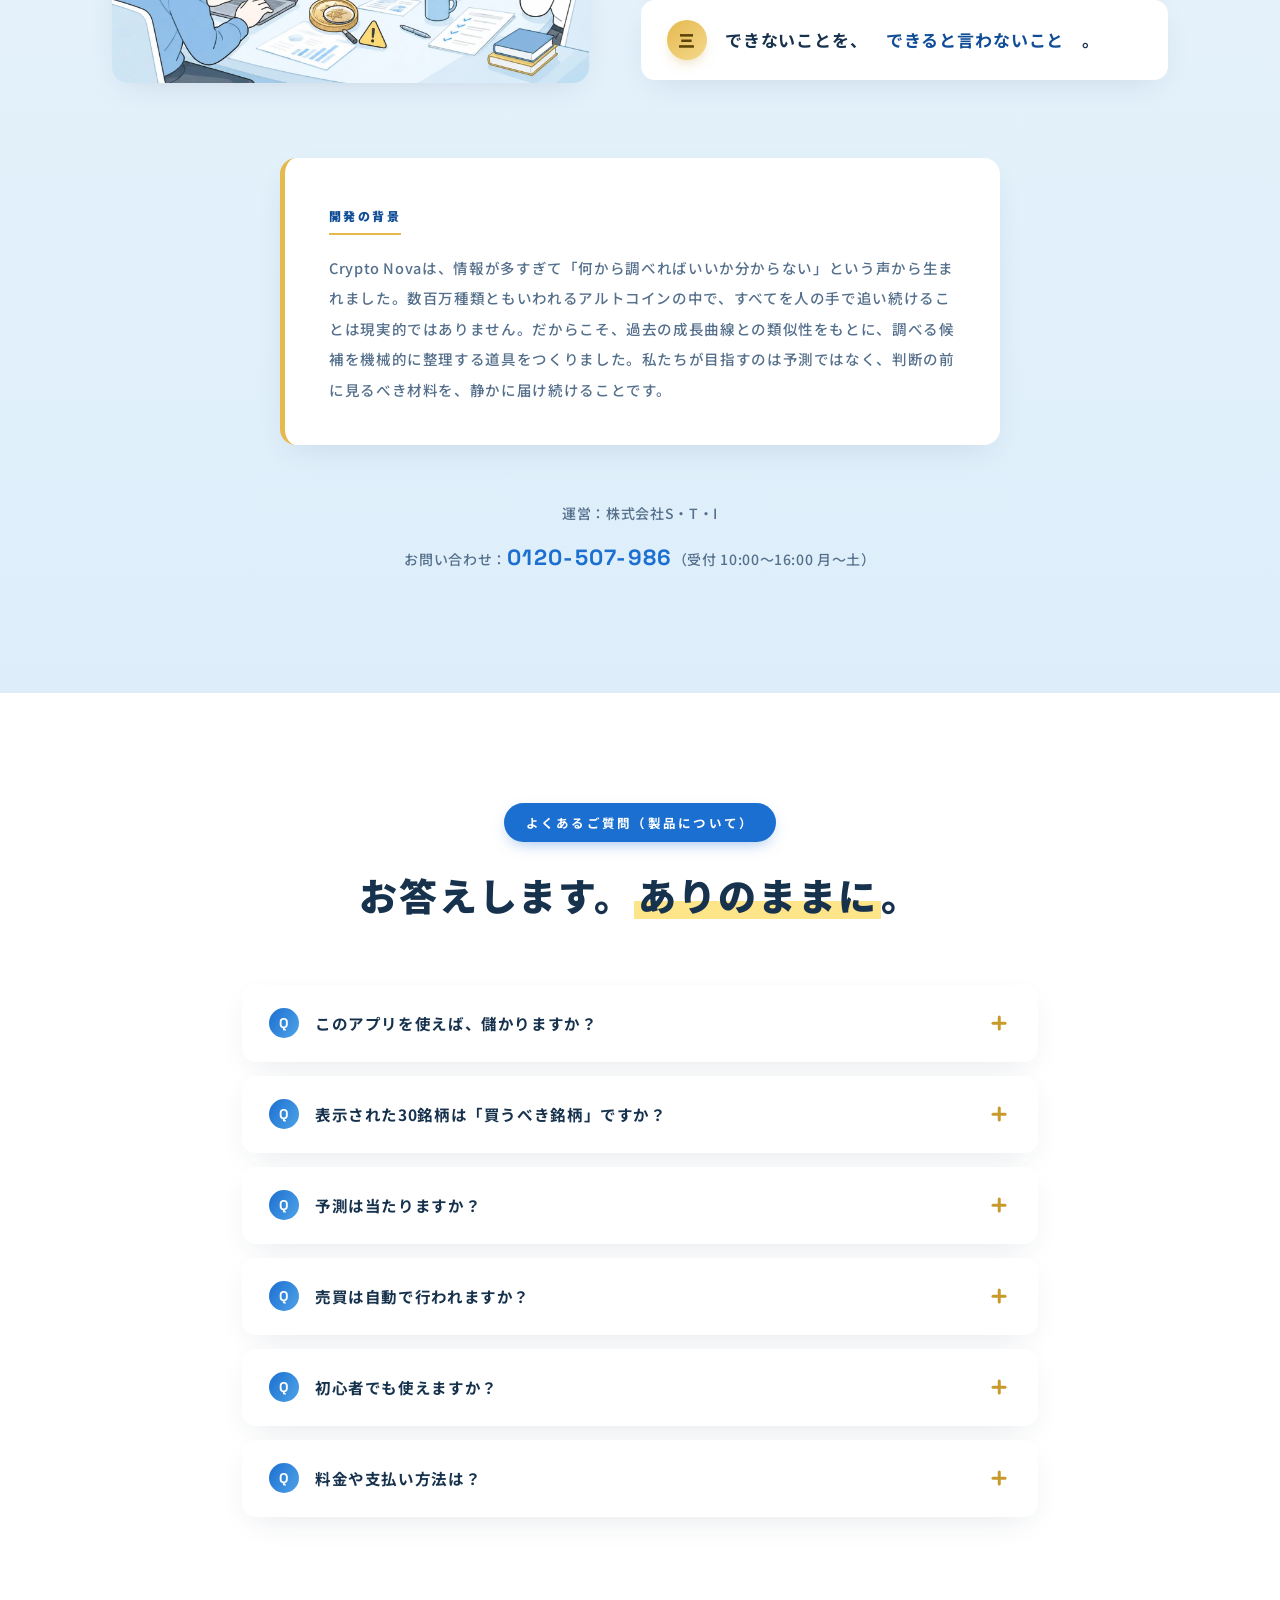
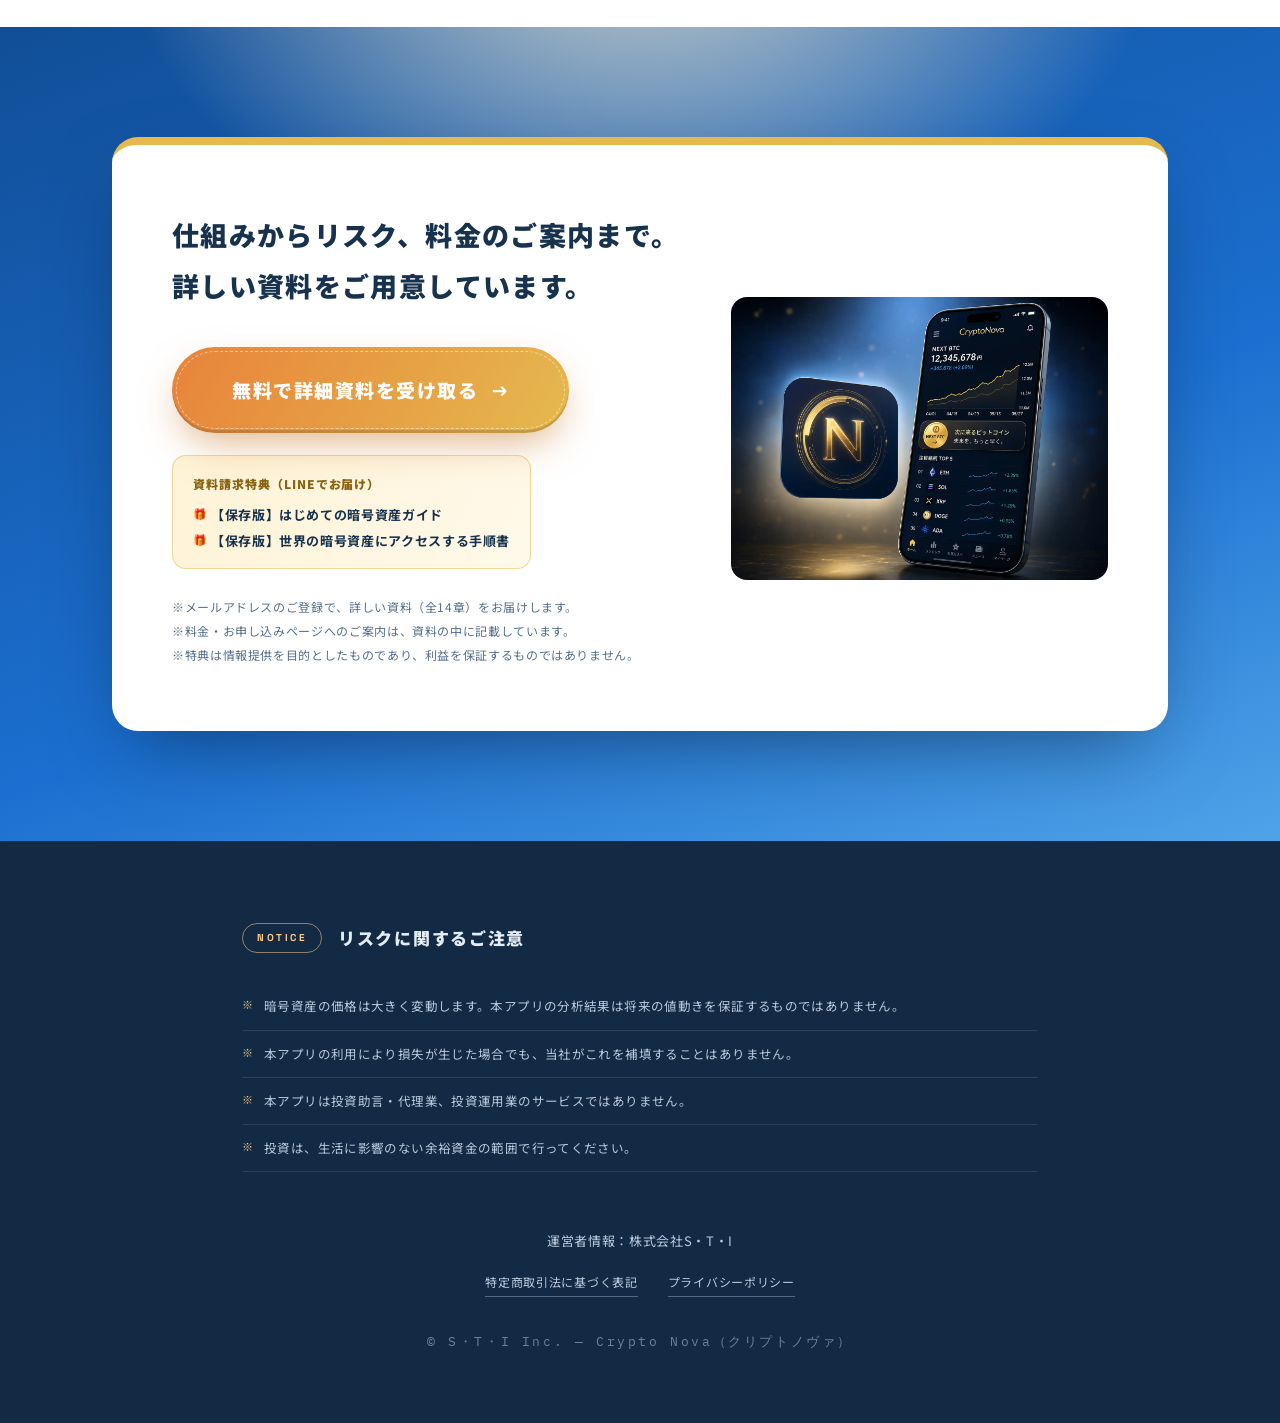
==== commit b8acfc44: "Mention tokuten presents lightly on LP - index.html final CTA: compact gold gift box listing the two" ====
--- a/index.html
+++ b/index.html
@@ -504,7 +504,14 @@
           無料で詳細資料を受け取る
           <span class="btn-arrow" aria-hidden="true">→</span>
         </a>
-        <p class="cta-note">※メールアドレスのご登録で、詳しい資料（全14章）をお届けします。<br class="pc">※料金・お申し込みページへのご案内は、資料の中に記載しています。</p>
+        <div class="cta-tokuten-mini">
+          <p class="ctm-head">資料請求特典（LINEでお届け）</p>
+          <ul>
+            <li>【保存版】はじめての暗号資産ガイド</li>
+            <li>【保存版】世界の暗号資産にアクセスする手順書</li>
+          </ul>
+        </div>
+        <p class="cta-note">※メールアドレスのご登録で、詳しい資料（全14章）をお届けします。<br class="pc">※料金・お申し込みページへのご案内は、資料の中に記載しています。<br class="pc">※特典は情報提供を目的としたものであり、利益を保証するものではありません。</p>
       </div>
       <div class="cta-visual">
         <figure class="ph" data-src="cta-app.webp" data-size="1200×900（透過推奨）" data-alt="Crypto Novaのアプリイメージ" style="aspect-ratio:4/3"></figure>
--- a/css/style.css
+++ b/css/style.css
@@ -1172,3 +1172,126 @@
 }
 .footer-links a:hover{ color:#FFC98A; border-color:#FFC98A; }
 .copyright{ font-family:var(--mono); font-size:10px; letter-spacing:.2em; opacity:.55; }
+
+/* ===================================================
+   index2（改善テスト版）専用の追加クラス
+   ※既存ルールは変更していない（index.htmlに影響なし）
+   =================================================== */
+
+/* FVの強調 */
+.fv-ribbon .rb-strong{ font-weight:900; color:var(--blue-deep); }
+.fv-explain b{ font-weight:900; color:var(--blue-deep); }
+
+/* FV内CTA */
+.fv-cta{ margin-top:26px; }
+.fv-cta-tokuten{
+  margin-top:12px; font-size:12.5px; font-weight:700; color:var(--ink-dim);
+}
+.fv-cta-tokuten b{ color:#0E8C63; }
+
+/* スマホ：FV画像直下のCTA */
+.fv-cta-sp{ display:none; }
+@media (max-width:760px){
+  .fv-cta-sp{
+    display:block; text-align:center;
+    padding:16px 20px 6px;
+    position:relative; z-index:2;
+  }
+  .fv-cta-sp .btn-primary{ width:100%; max-width:420px; font-size:15.5px; padding:18px 20px; }
+}
+
+/* 中間CTAストリップ */
+.cta-strip{
+  max-width:640px; margin:64px auto 0;
+  text-align:center;
+  background:linear-gradient(120deg, var(--gold-pale), #FFF9EA);
+  border:1.5px solid rgba(229,185,78,.5);
+  border-radius:20px;
+  padding:34px 26px 30px;
+  box-shadow:0 12px 32px -14px rgba(200,154,43,.35);
+}
+.strip-lead{ font-size:14.5px; font-weight:700; color:var(--ink); margin-bottom:18px; }
+.strip-note{ margin-top:12px; font-size:12px; font-weight:700; color:var(--ink-dim); }
+@media (max-width:640px){
+  .cta-strip{ margin-top:44px; padding:26px 16px 24px; }
+  .cta-strip .btn-primary{ width:100%; font-size:15px; padding:18px 16px; }
+}
+
+/* 特典セクション */
+.tokuten-grid{
+  display:grid; grid-template-columns:1fr 1fr; gap:20px;
+  margin-bottom:28px;
+}
+@media (max-width:700px){ .tokuten-grid{ grid-template-columns:1fr; } }
+.tokuten-card{
+  background:var(--white);
+  border:1.5px solid rgba(229,185,78,.55);
+  border-radius:18px;
+  padding:30px 26px;
+  text-align:center;
+  box-shadow:var(--shadow-card);
+}
+.tokuten-num{
+  display:inline-block;
+  font-family:var(--latin); font-size:12px; font-weight:700; letter-spacing:.2em;
+  color:#5C4308;
+  background:linear-gradient(120deg, #FFE9A8, var(--gold));
+  border-radius:100px; padding:6px 20px;
+  margin-bottom:14px;
+}
+.tokuten-card h3{ font-size:17.5px; font-weight:900; letter-spacing:.04em; margin-bottom:10px; color:var(--ink); }
+.tokuten-card p{ font-size:13.5px; color:var(--ink-dim); font-weight:500; line-height:2; }
+.tokuten-note{ text-align:center; font-size:11.5px; color:var(--ink-faint); line-height:2; }
+
+/* スマホ固定CTAバー */
+.sticky-cta{
+  position:fixed; left:0; right:0; bottom:0; z-index:70;
+  padding:10px 12px calc(10px + env(safe-area-inset-bottom));
+  background:rgba(255,255,255,.95);
+  backdrop-filter:blur(8px);
+  box-shadow:0 -6px 24px -8px rgba(23,50,77,.25);
+  transform:translateY(110%);
+  transition:transform .35s ease;
+  display:none;
+}
+.sticky-cta.show{ transform:none; }
+.sticky-cta a{
+  display:flex; align-items:center; justify-content:center; gap:10px;
+  font-weight:900; font-size:15px; letter-spacing:.05em; color:#fff;
+  background:linear-gradient(120deg, #E8833A 0%, var(--gold) 100%);
+  border-radius:100px; padding:15px 18px;
+  box-shadow:0 8px 22px -8px rgba(200,120,40,.6), inset 0 -2px 0 rgba(0,0,0,.12);
+}
+.sticky-cta a span{ font-size:11px; }
+@media (max-width:760px){ .sticky-cta{ display:block; } }
+
+/* 最終CTA内の特典ミニ表記（index） */
+.cta-tokuten-mini{
+  margin-top:22px;
+  background:linear-gradient(120deg, var(--gold-pale), #FFF9EA);
+  border:1.5px solid rgba(229,185,78,.5);
+  border-radius:14px;
+  padding:16px 20px 14px;
+  text-align:left;
+  display:inline-block;
+}
+.ctm-head{
+  font-size:12px; font-weight:900; letter-spacing:.08em; color:#8A6410;
+  margin-bottom:6px;
+}
+.cta-tokuten-mini ul{ margin:0; padding:0; list-style:none; }
+.cta-tokuten-mini li{
+  font-size:13px; font-weight:700; color:var(--ink);
+  padding-left:18px; position:relative; line-height:2;
+}
+.cta-tokuten-mini li::before{
+  content:"🎁"; position:absolute; left:0; top:0; font-size:11px;
+}
+@media (max-width:900px){ .cta-tokuten-mini{ display:block; text-align:left; } }
+
+/* FVのCTA下：特典名の小さな表記（index2/3） */
+.fv-cta-names{
+  margin-top:6px;
+  font-size:11px; font-weight:700; color:var(--ink-dim); letter-spacing:.02em;
+  line-height:1.9;
+}
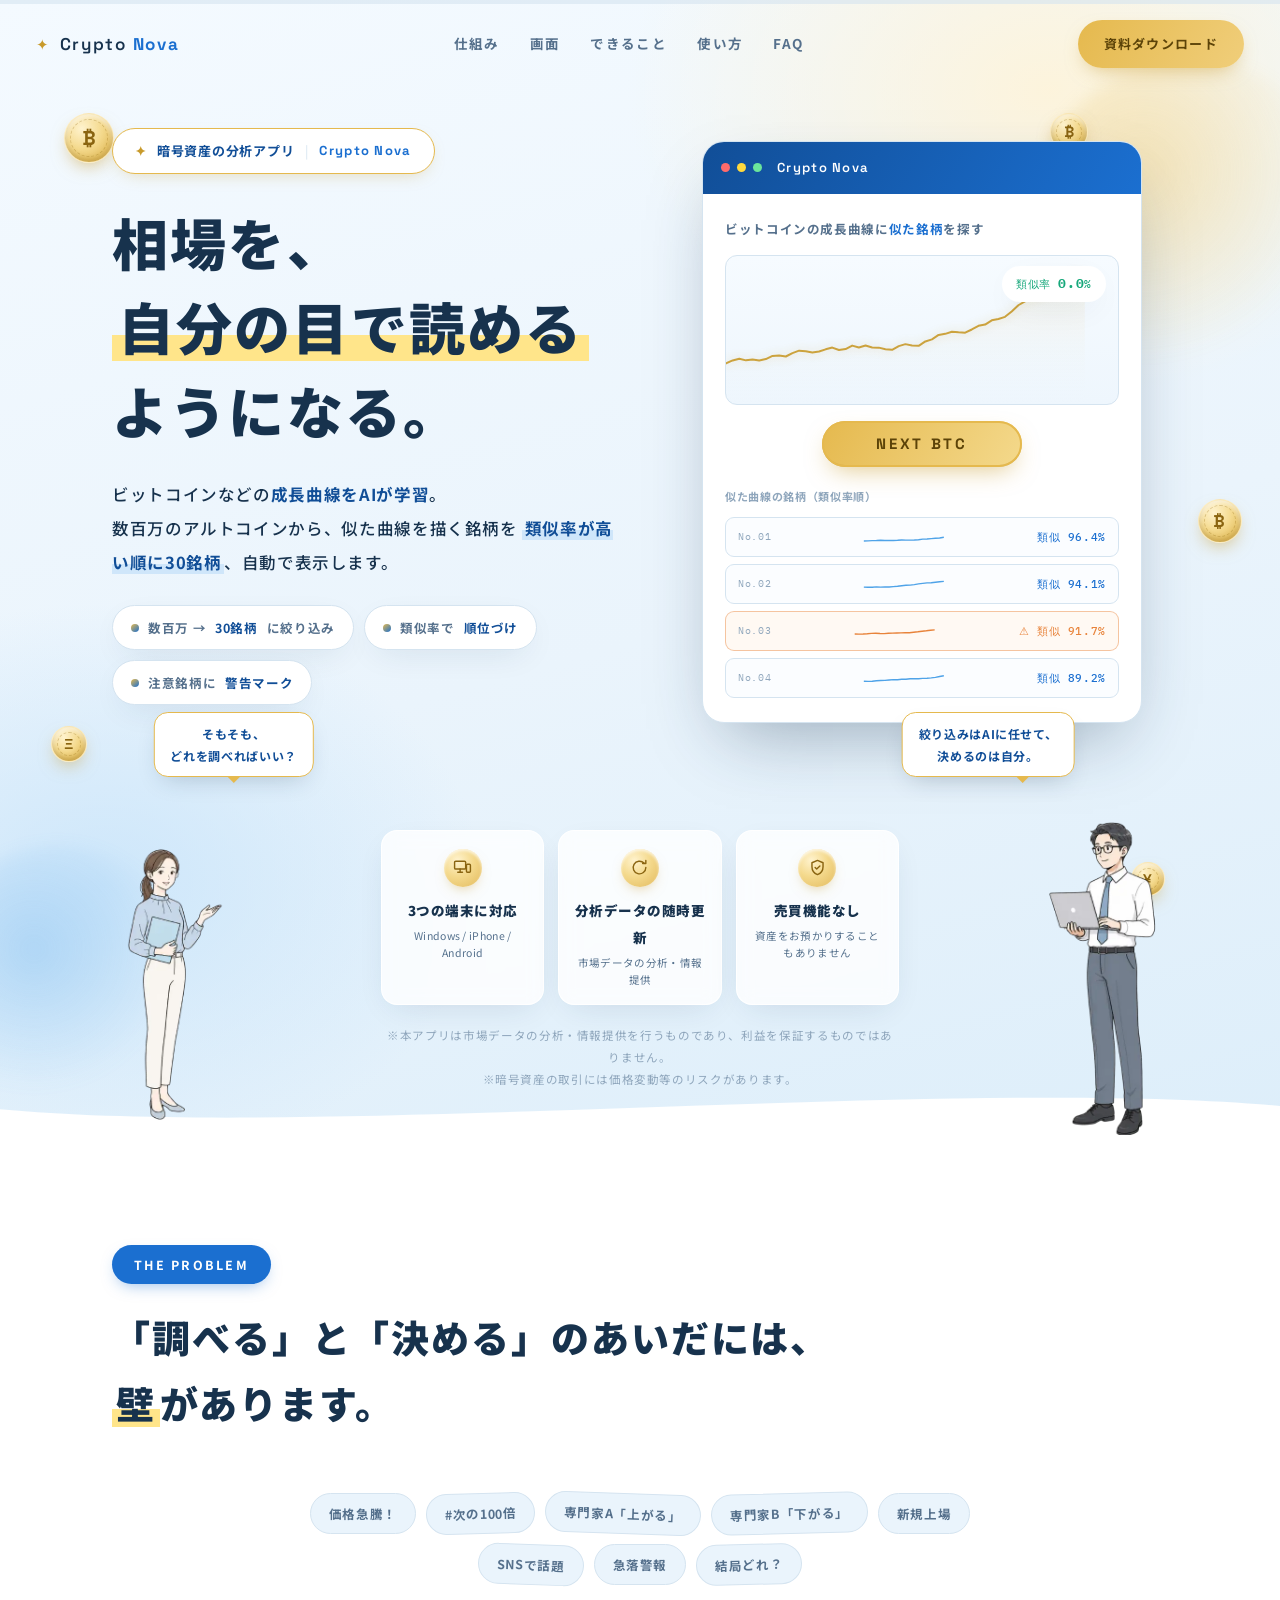
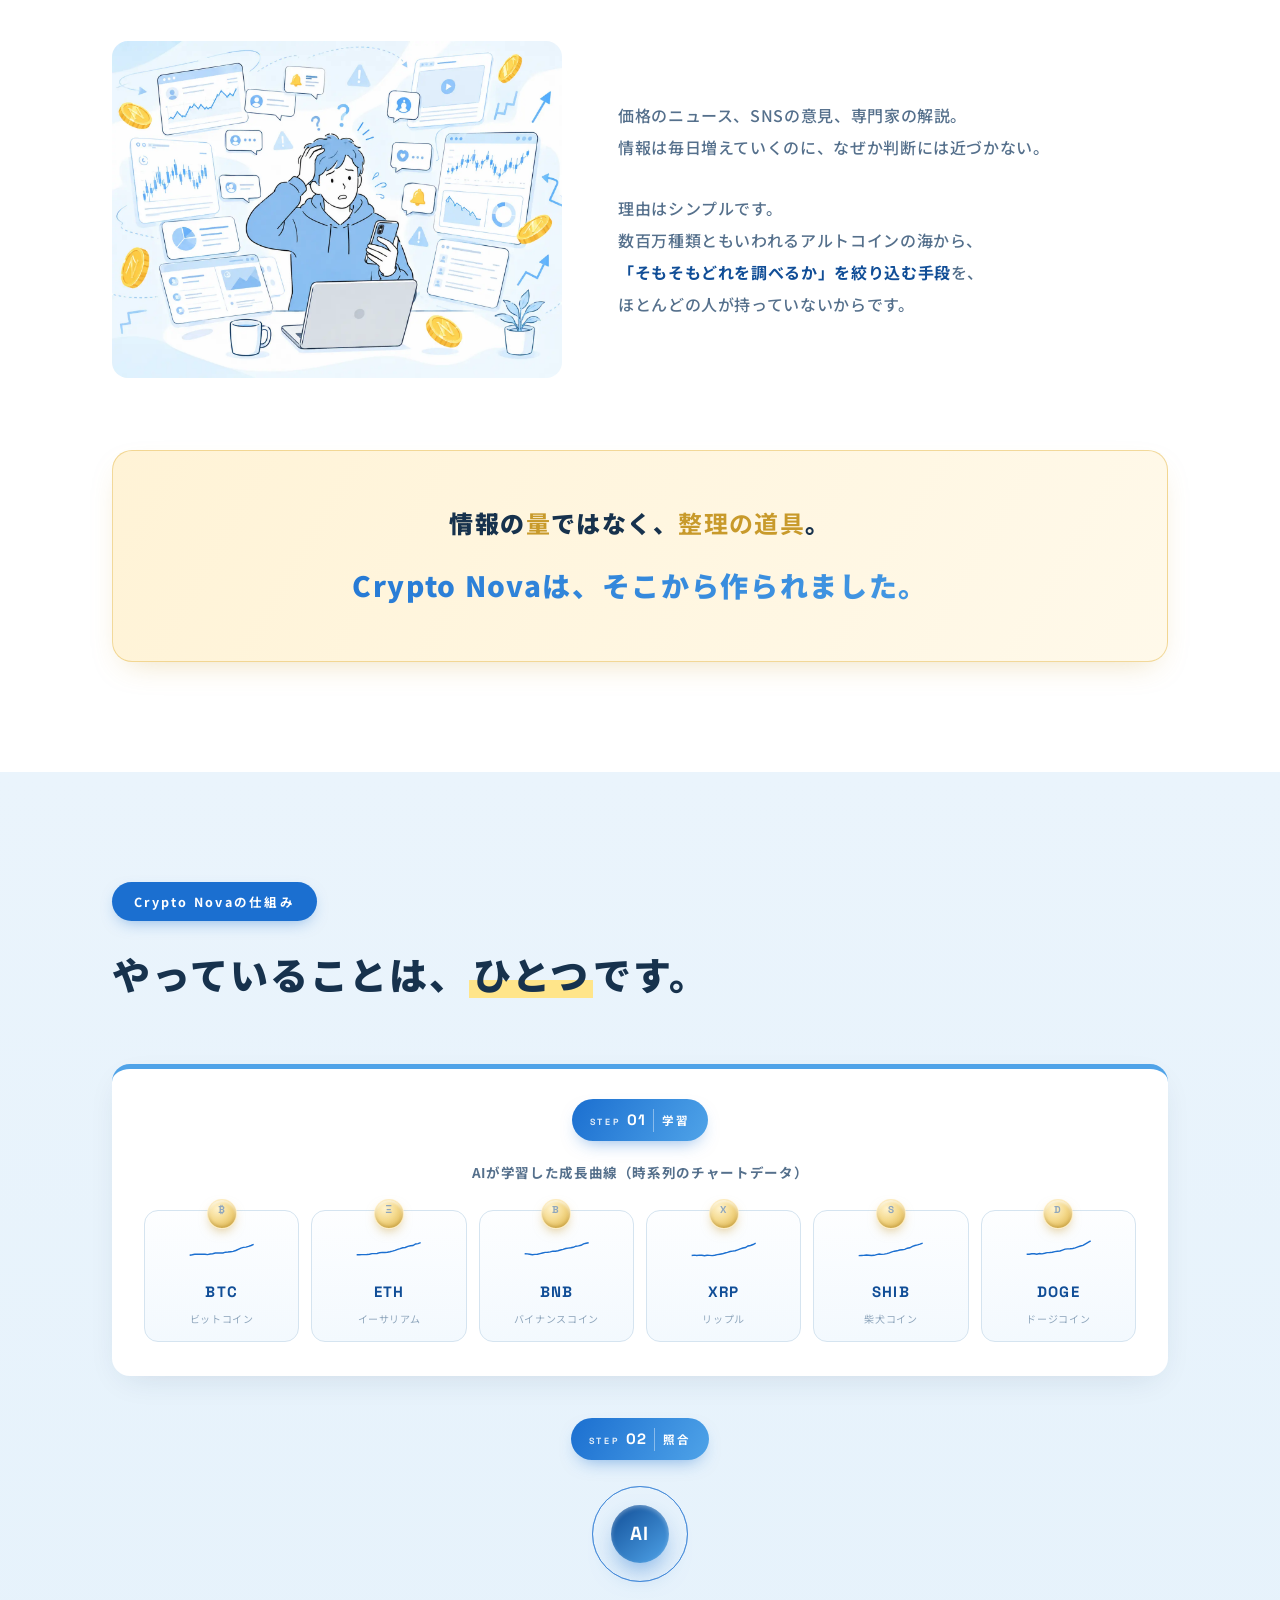
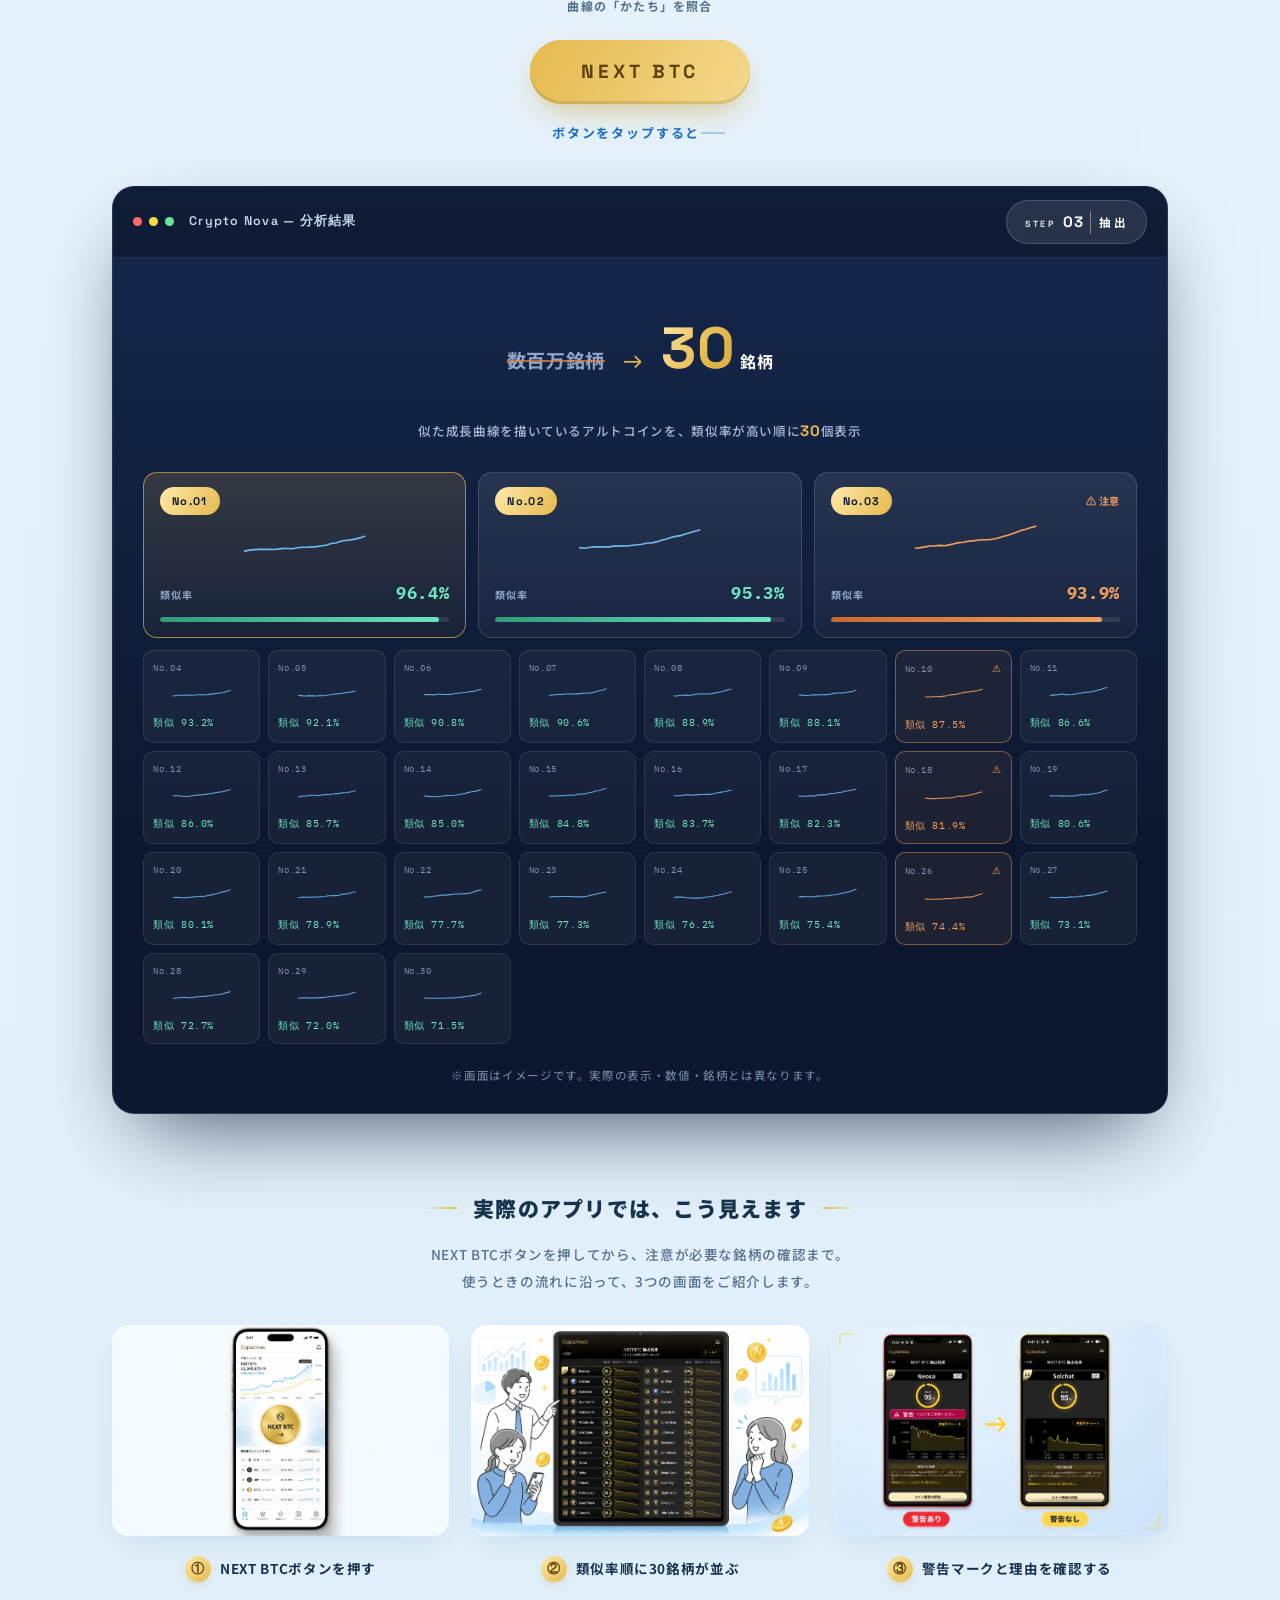
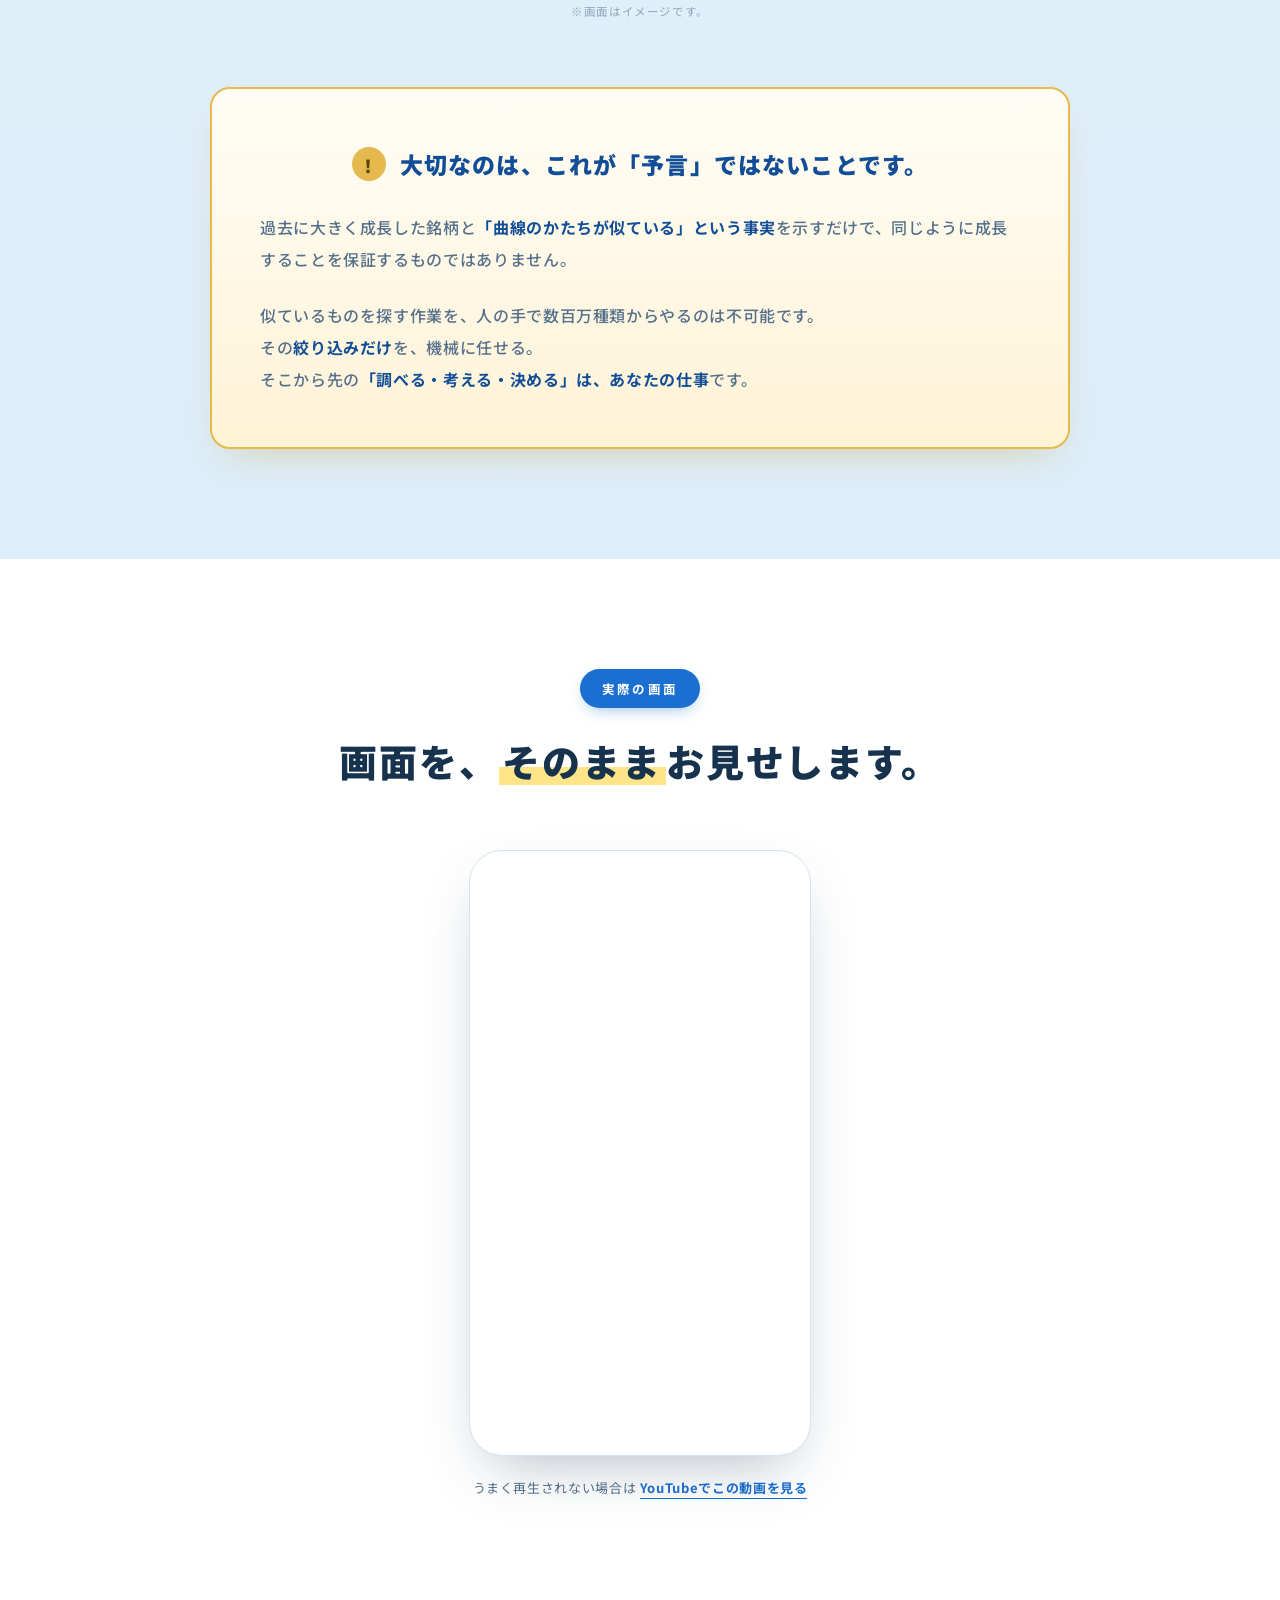
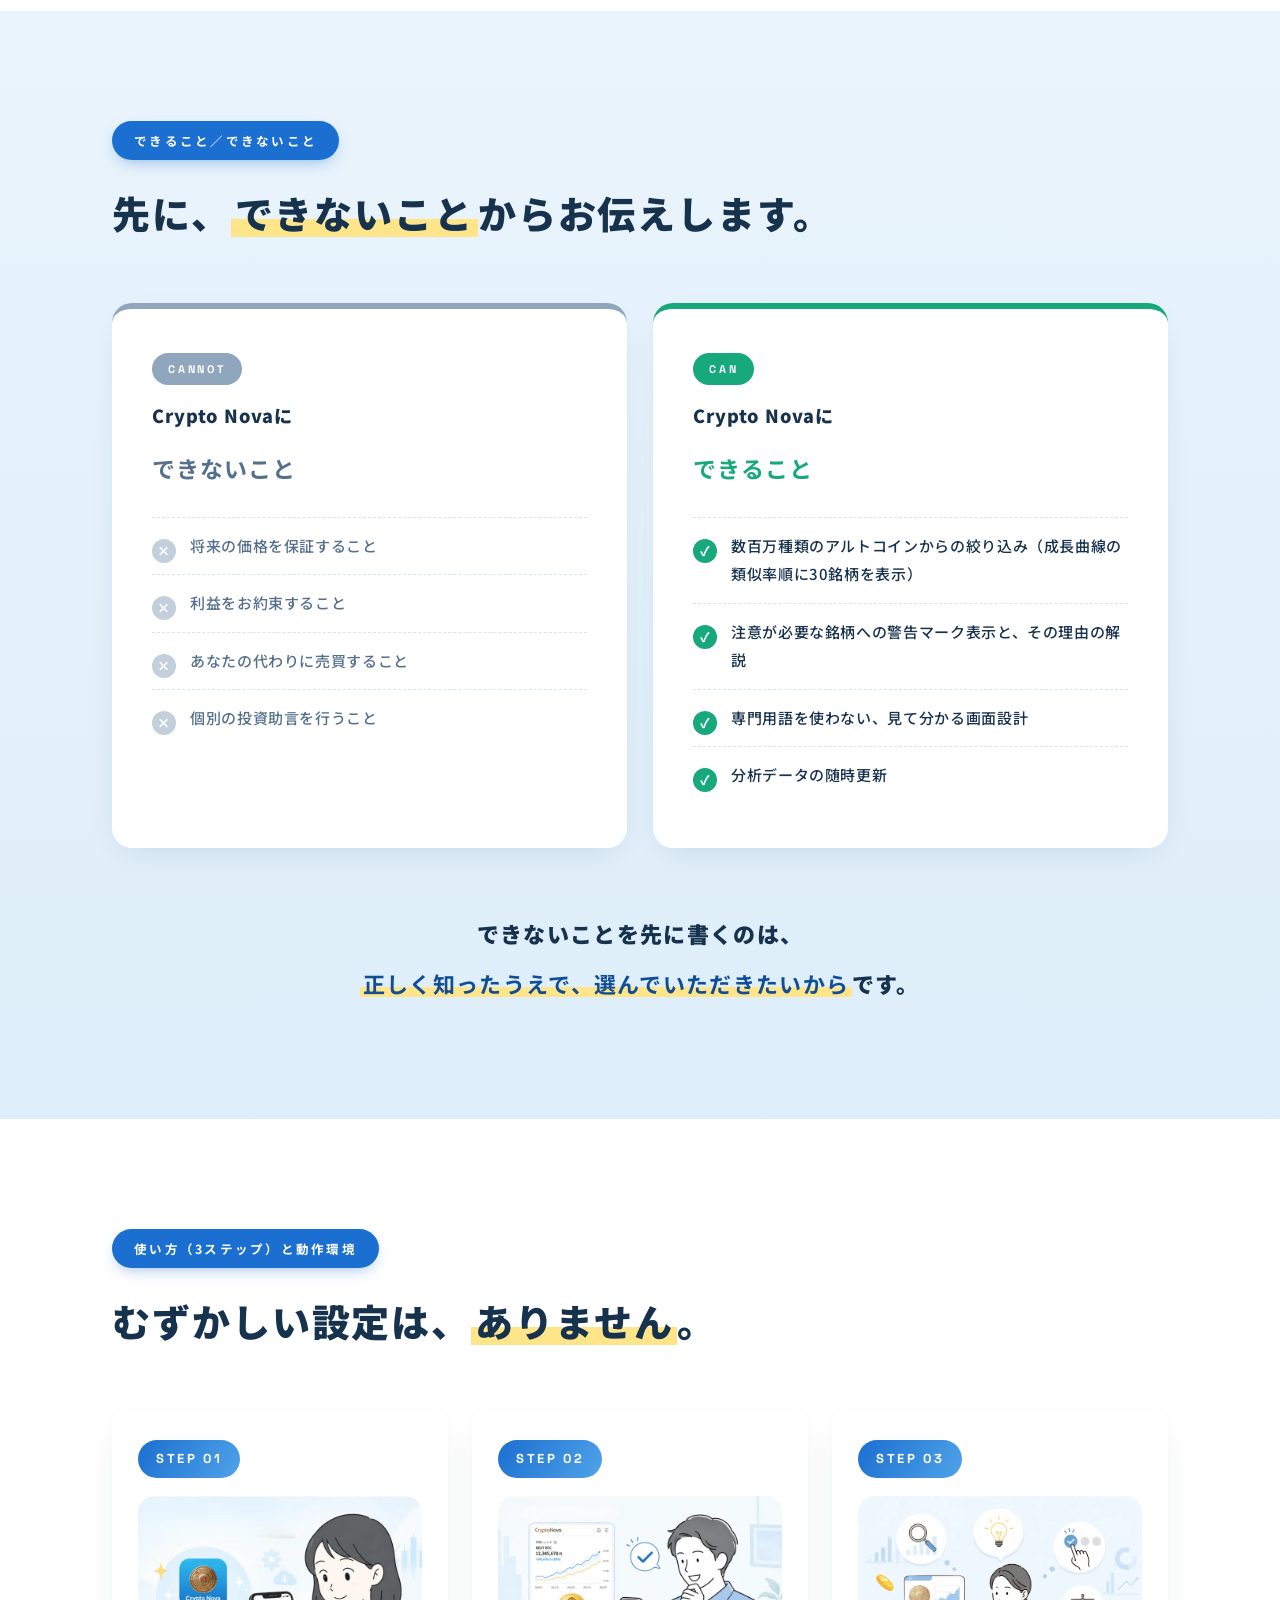
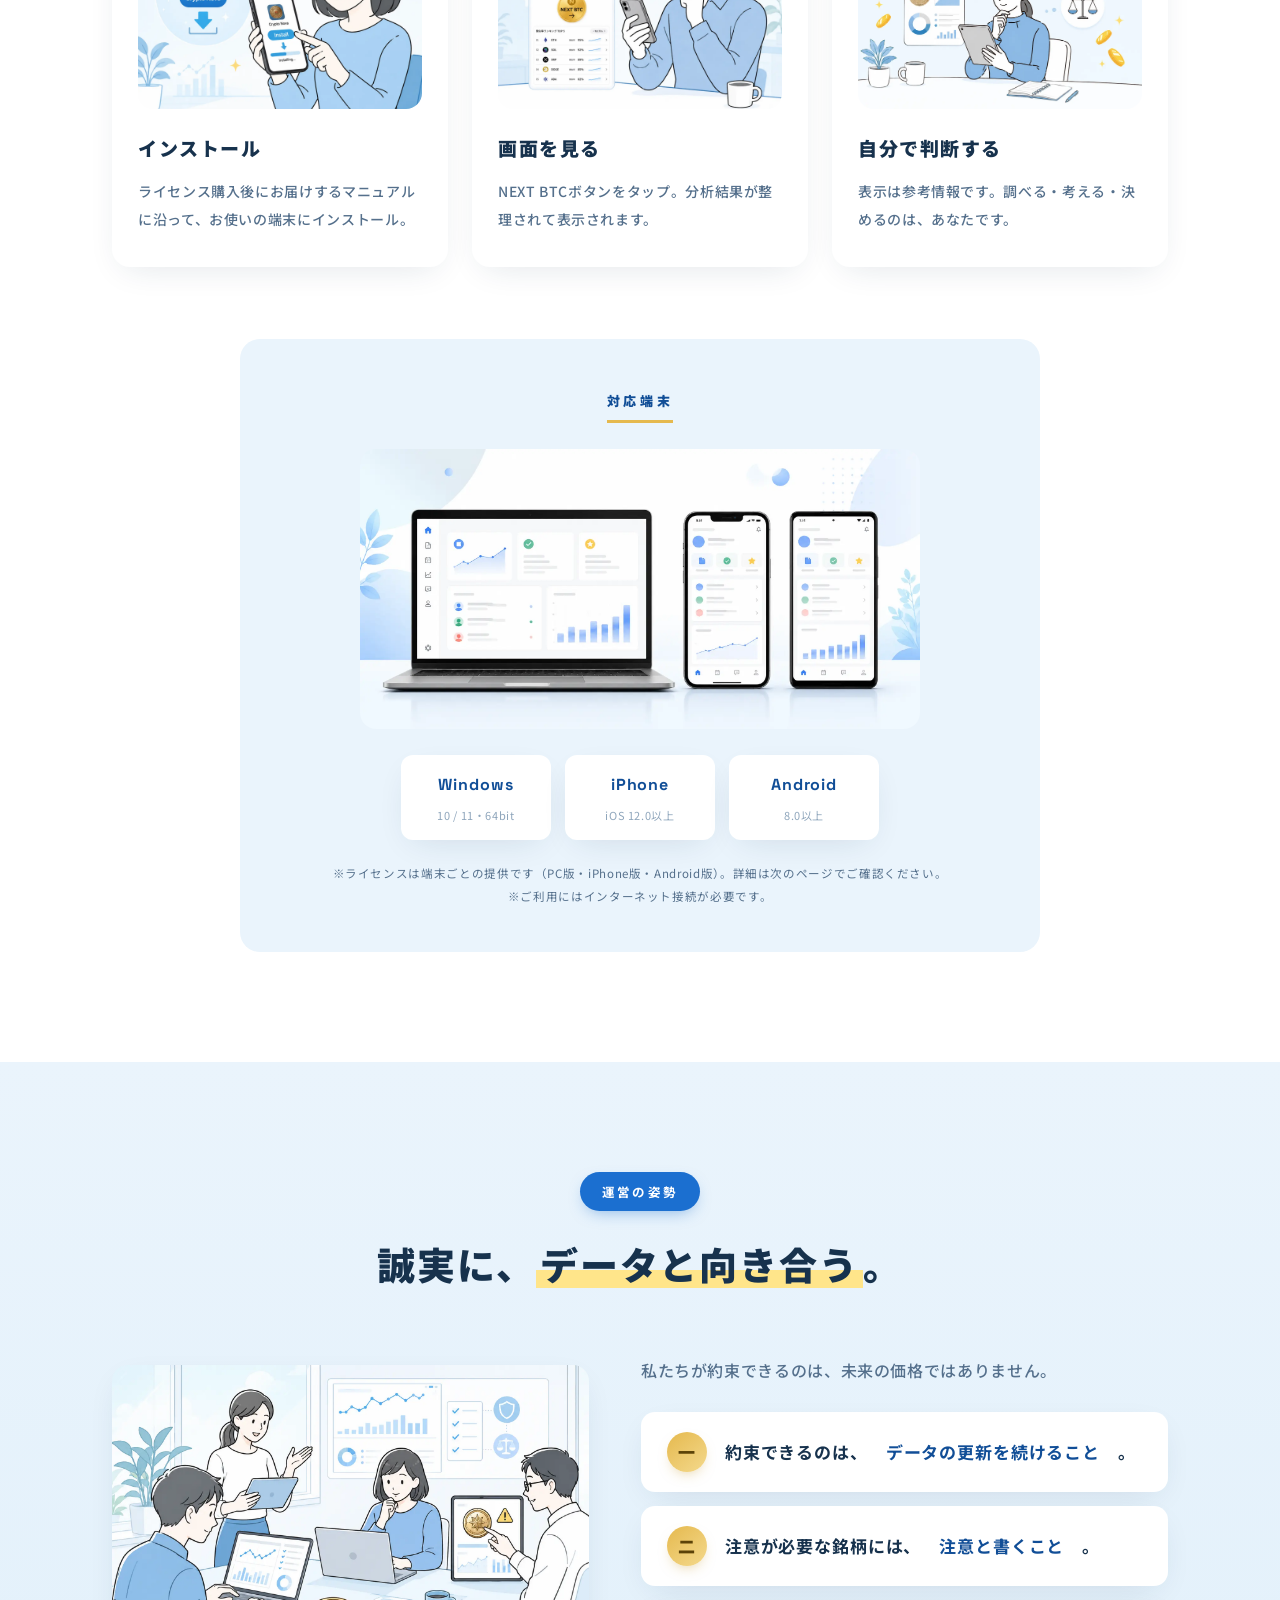
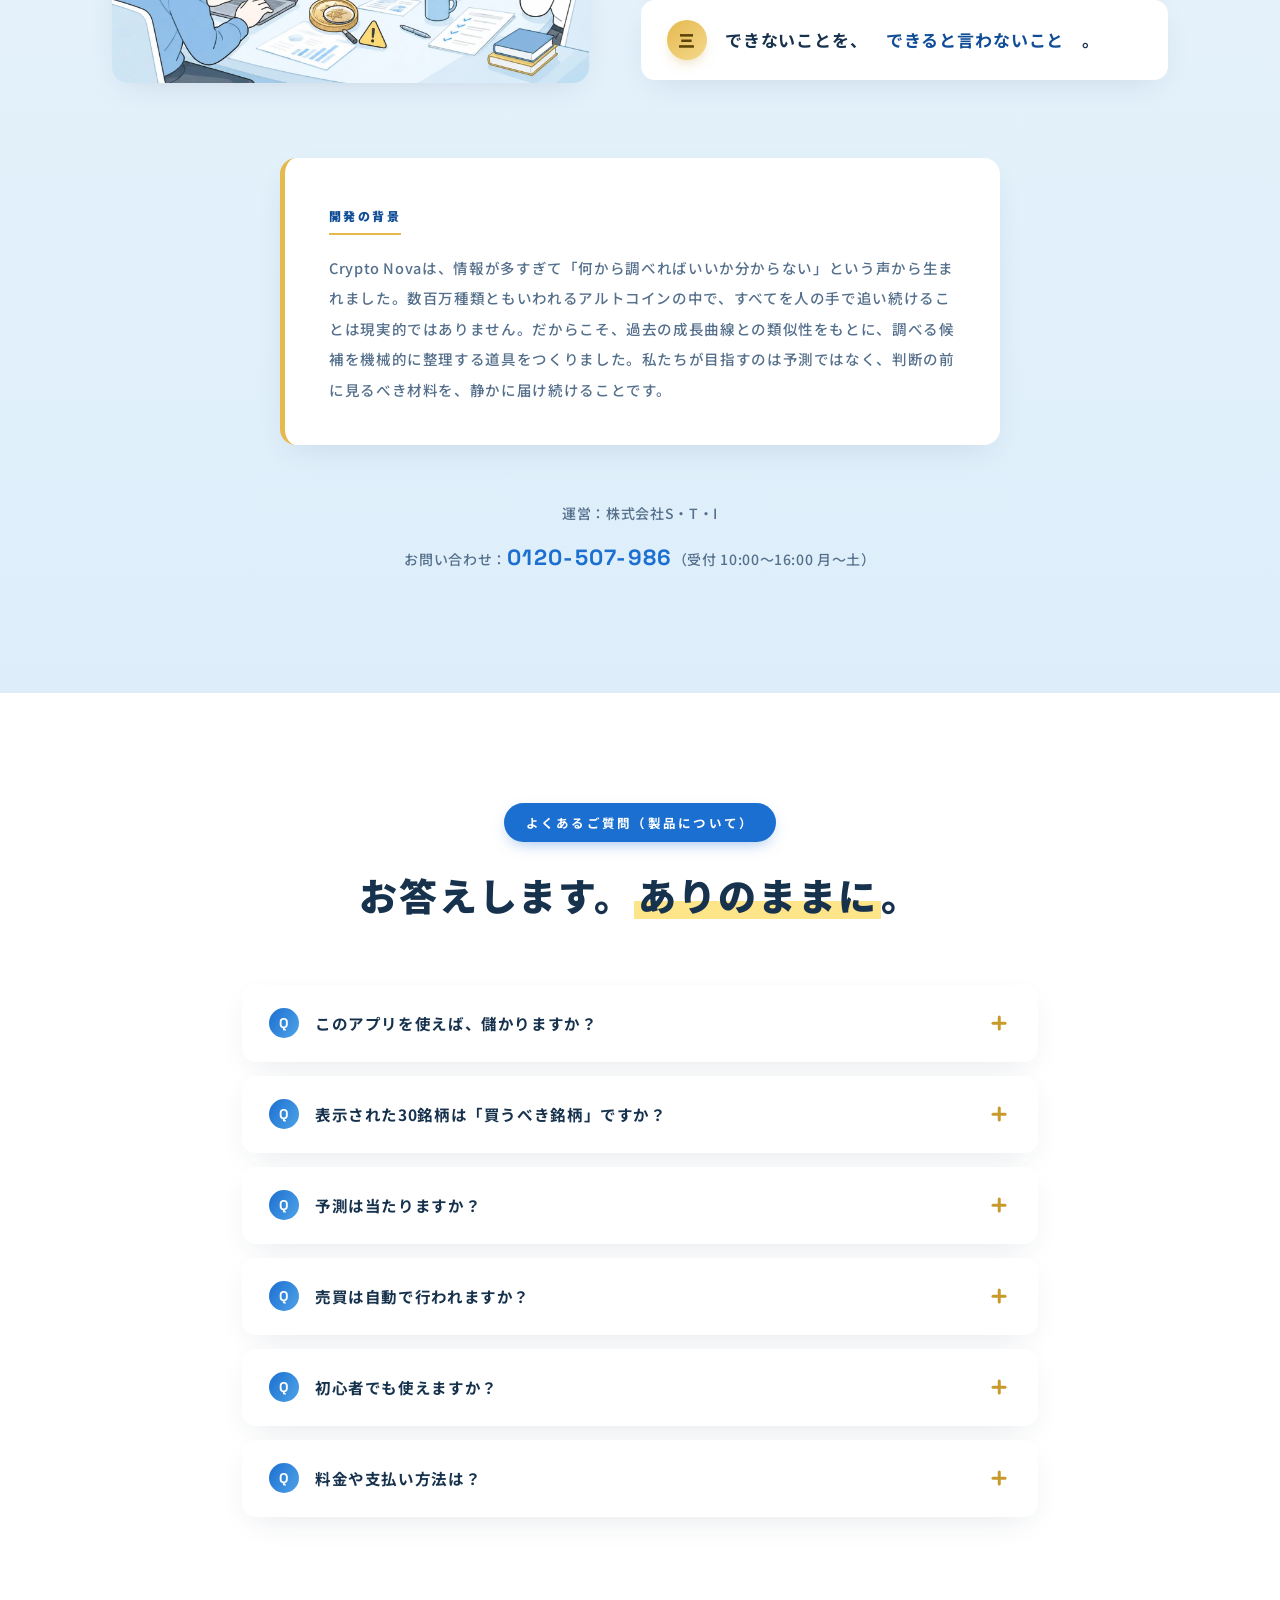
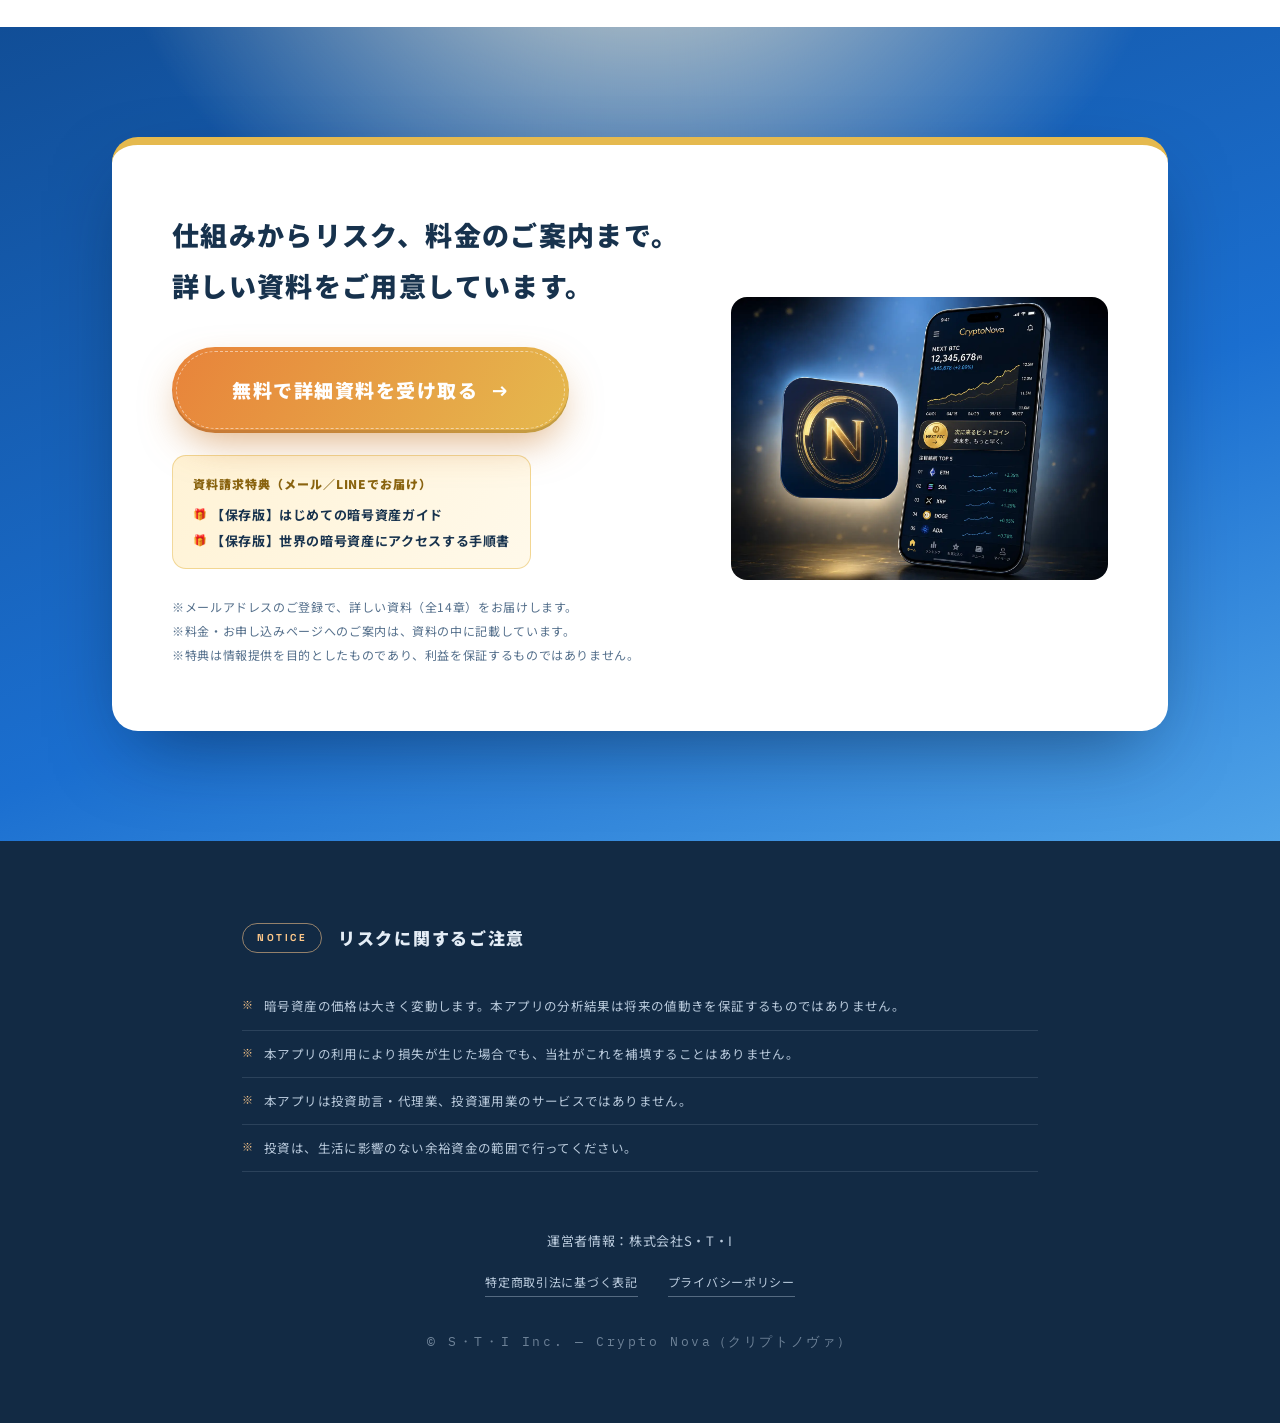
==== commit 45a61fd9: "Presents delivered via mail AND LINE: sync wording everywhere - LP tokuten mentions now channel-neut" ====
--- a/index.html
+++ b/index.html
@@ -505,7 +505,7 @@
           <span class="btn-arrow" aria-hidden="true">→</span>
         </a>
         <div class="cta-tokuten-mini">
-          <p class="ctm-head">資料請求特典（LINEでお届け）</p>
+          <p class="ctm-head">資料請求特典（メール／LINEでお届け）</p>
           <ul>
             <li>【保存版】はじめての暗号資産ガイド</li>
             <li>【保存版】世界の暗号資産にアクセスする手順書</li>
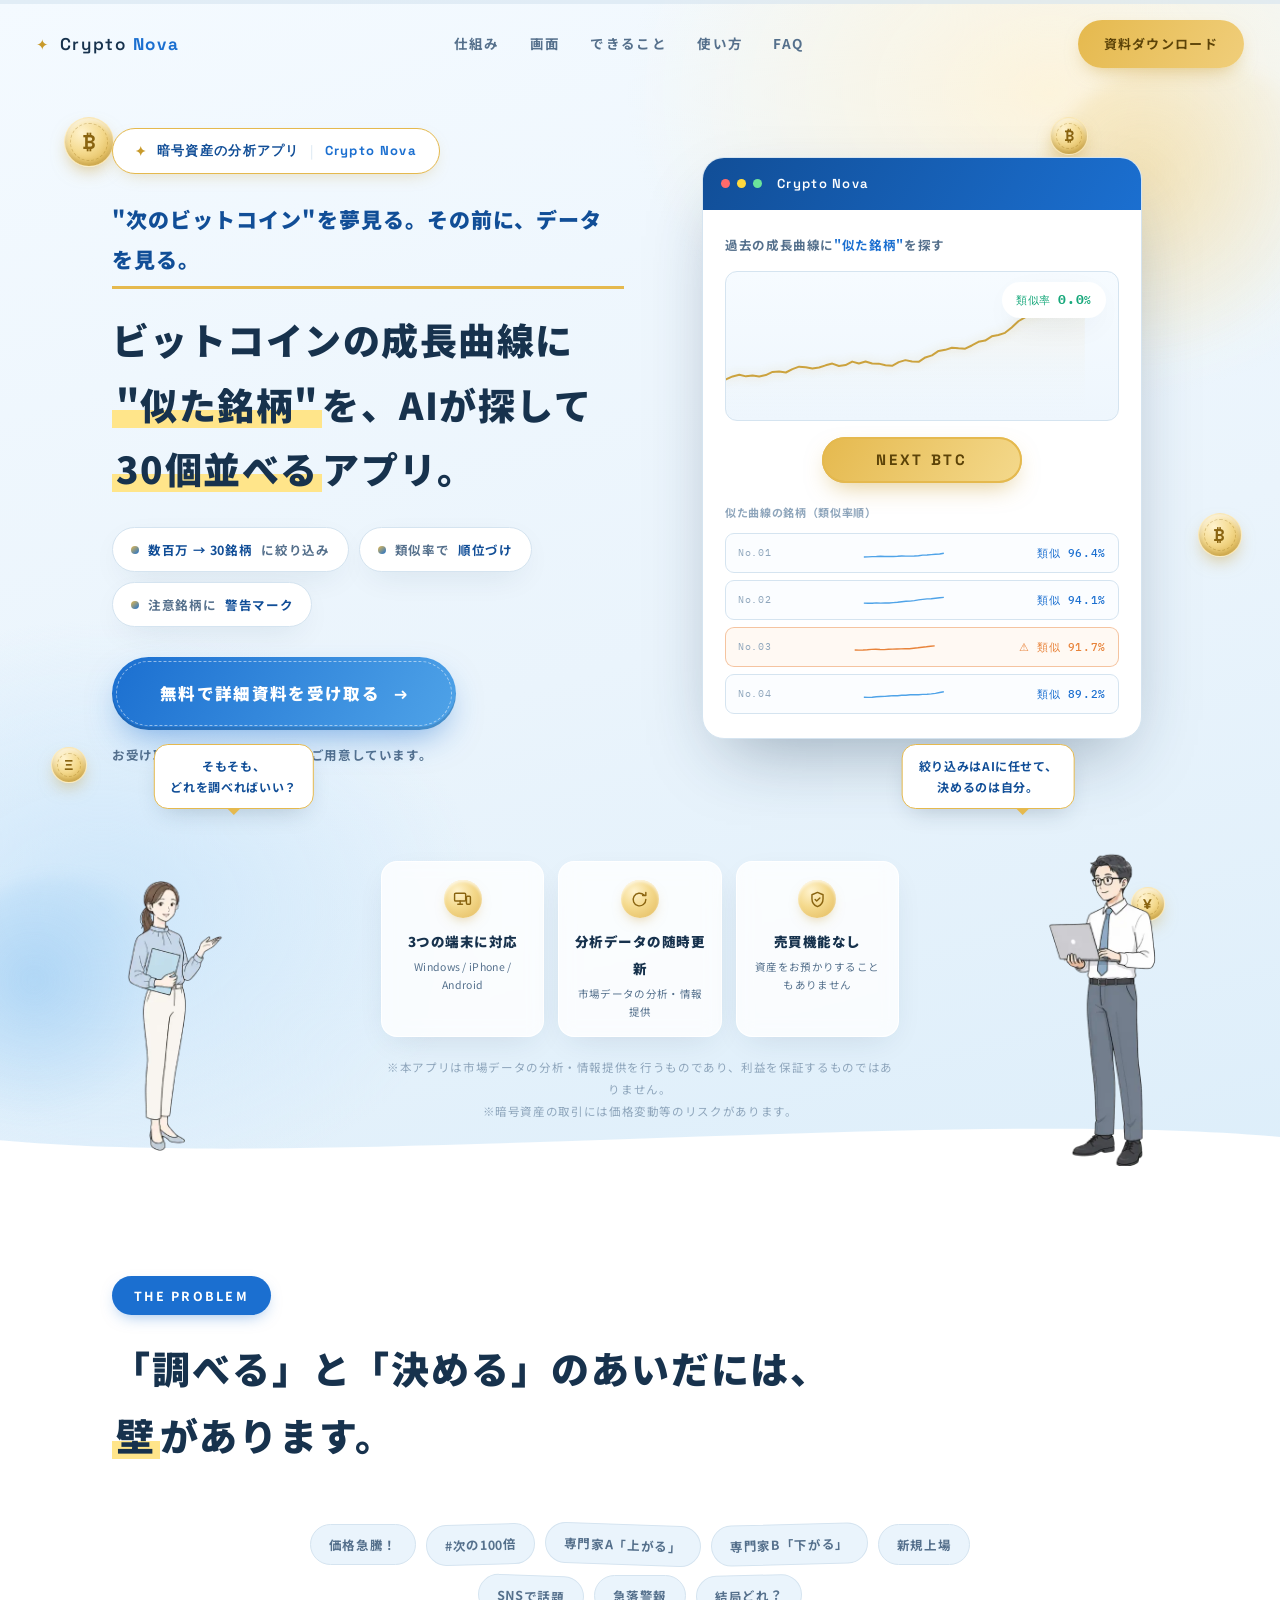
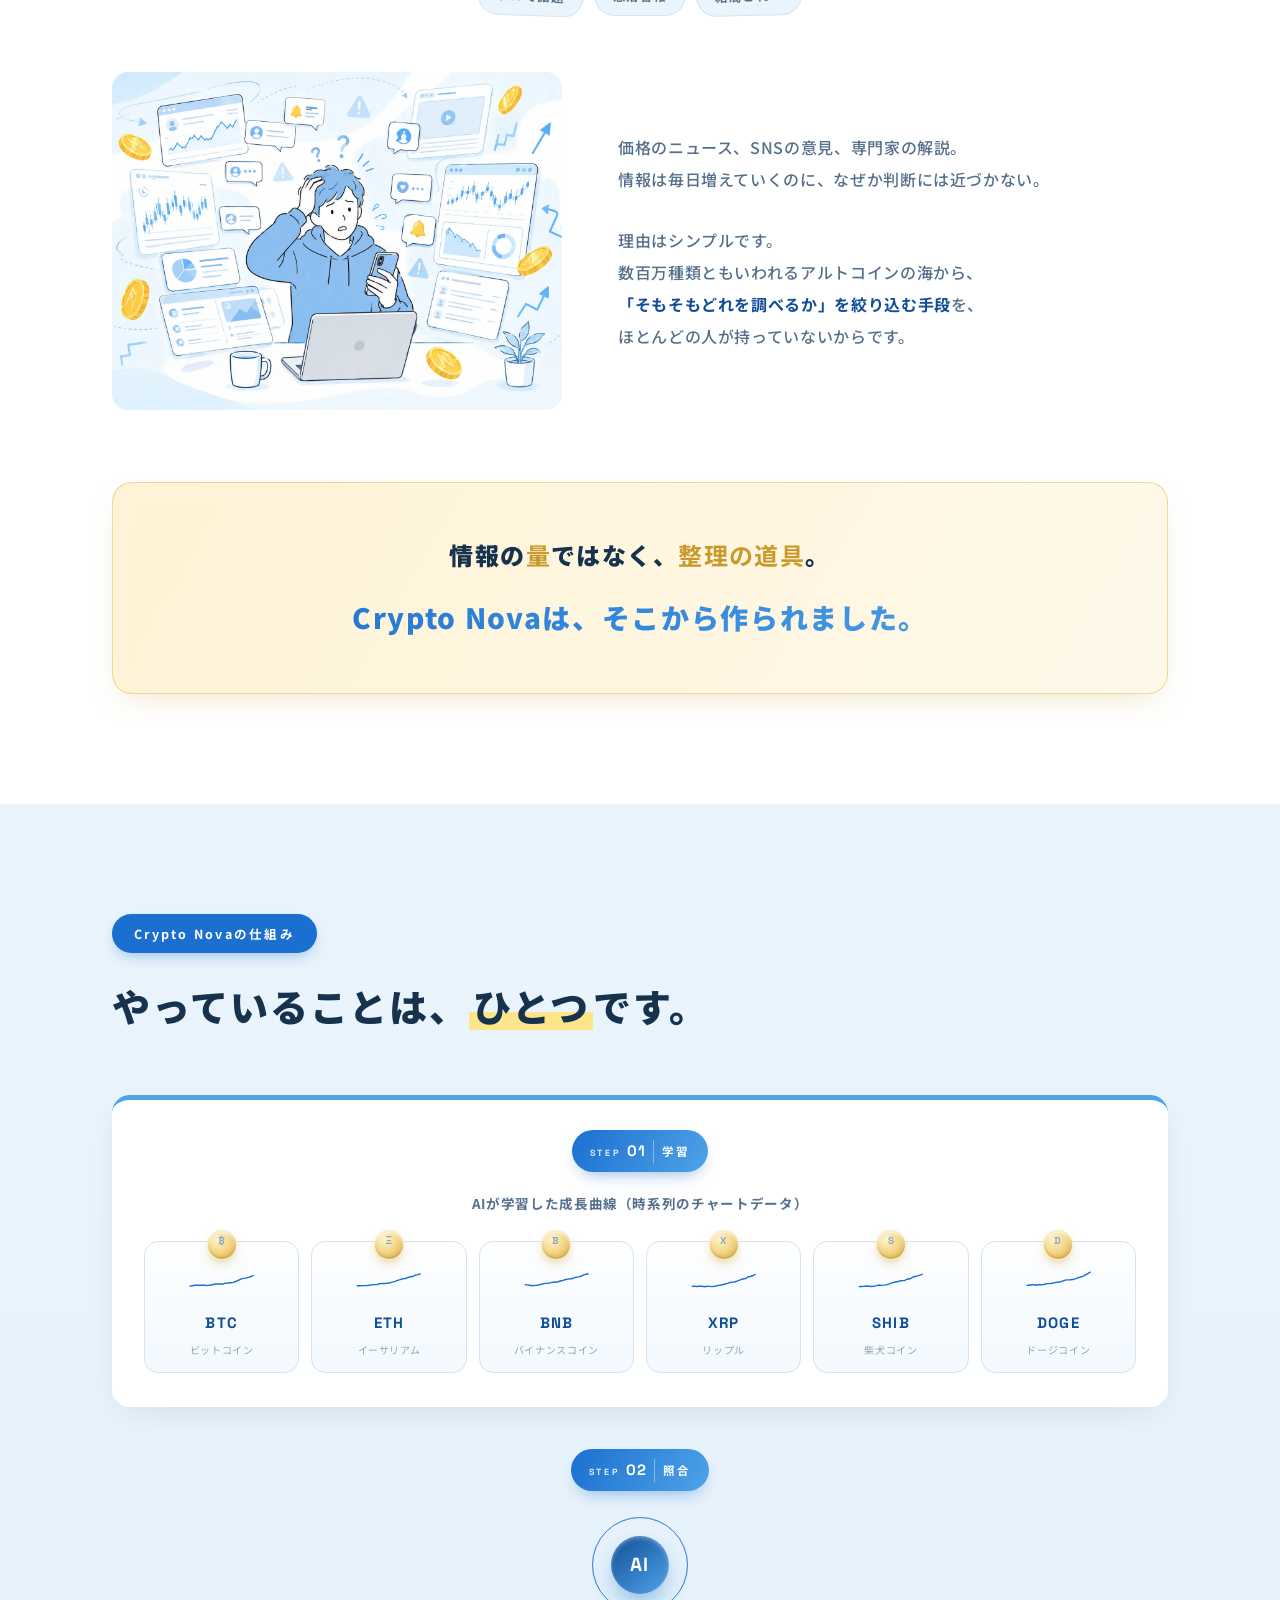
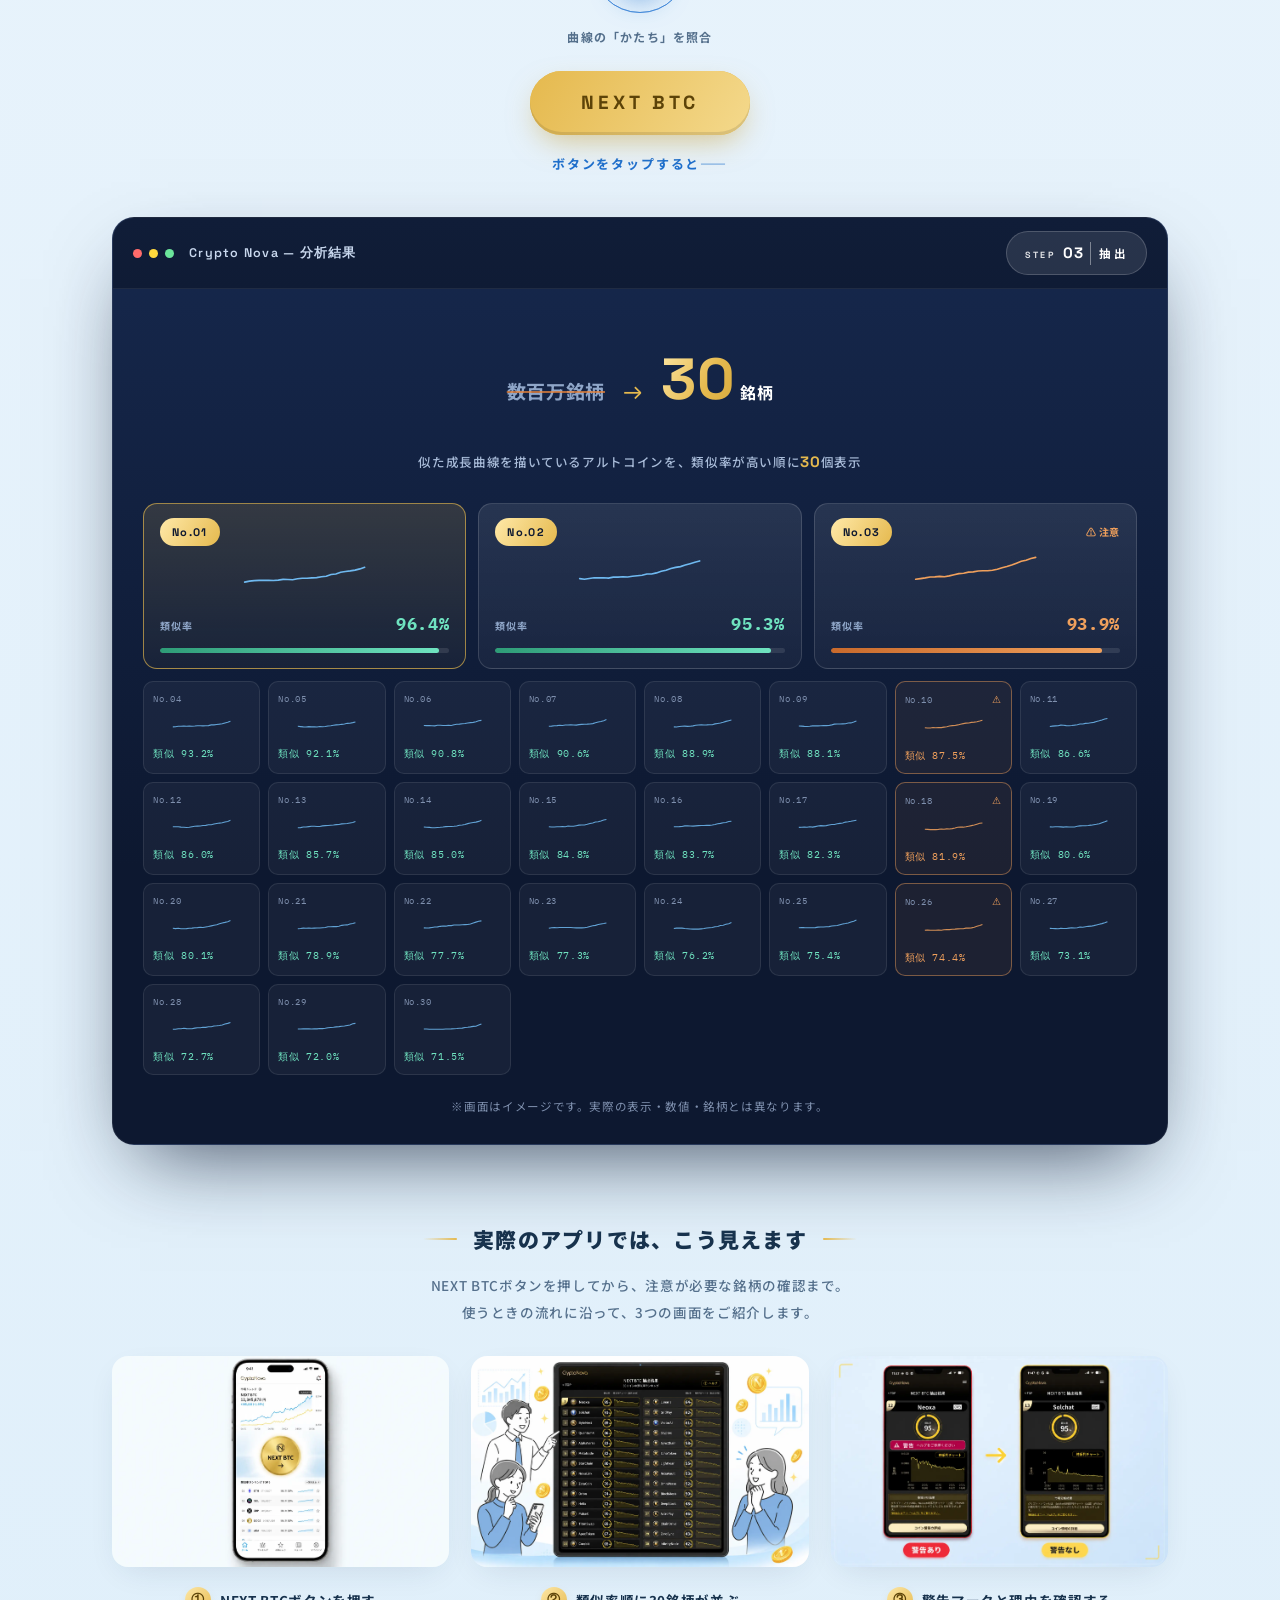
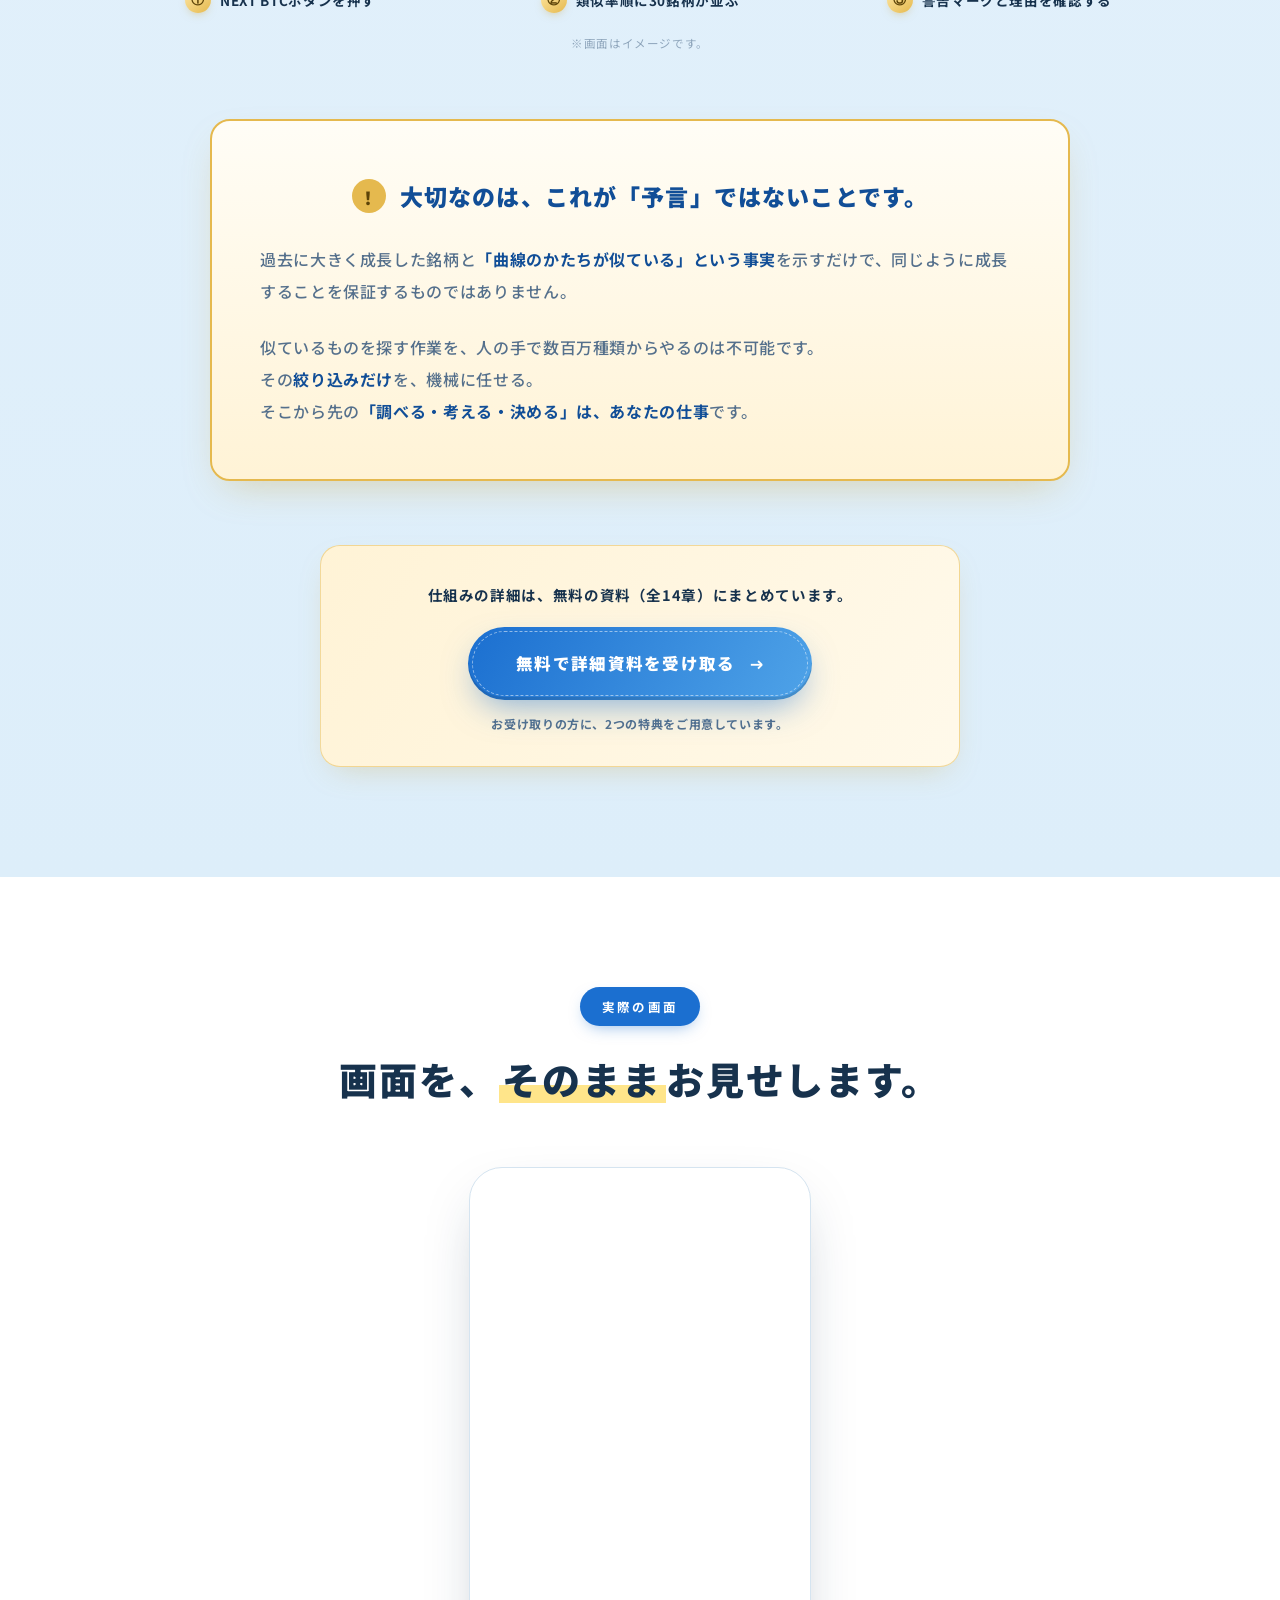
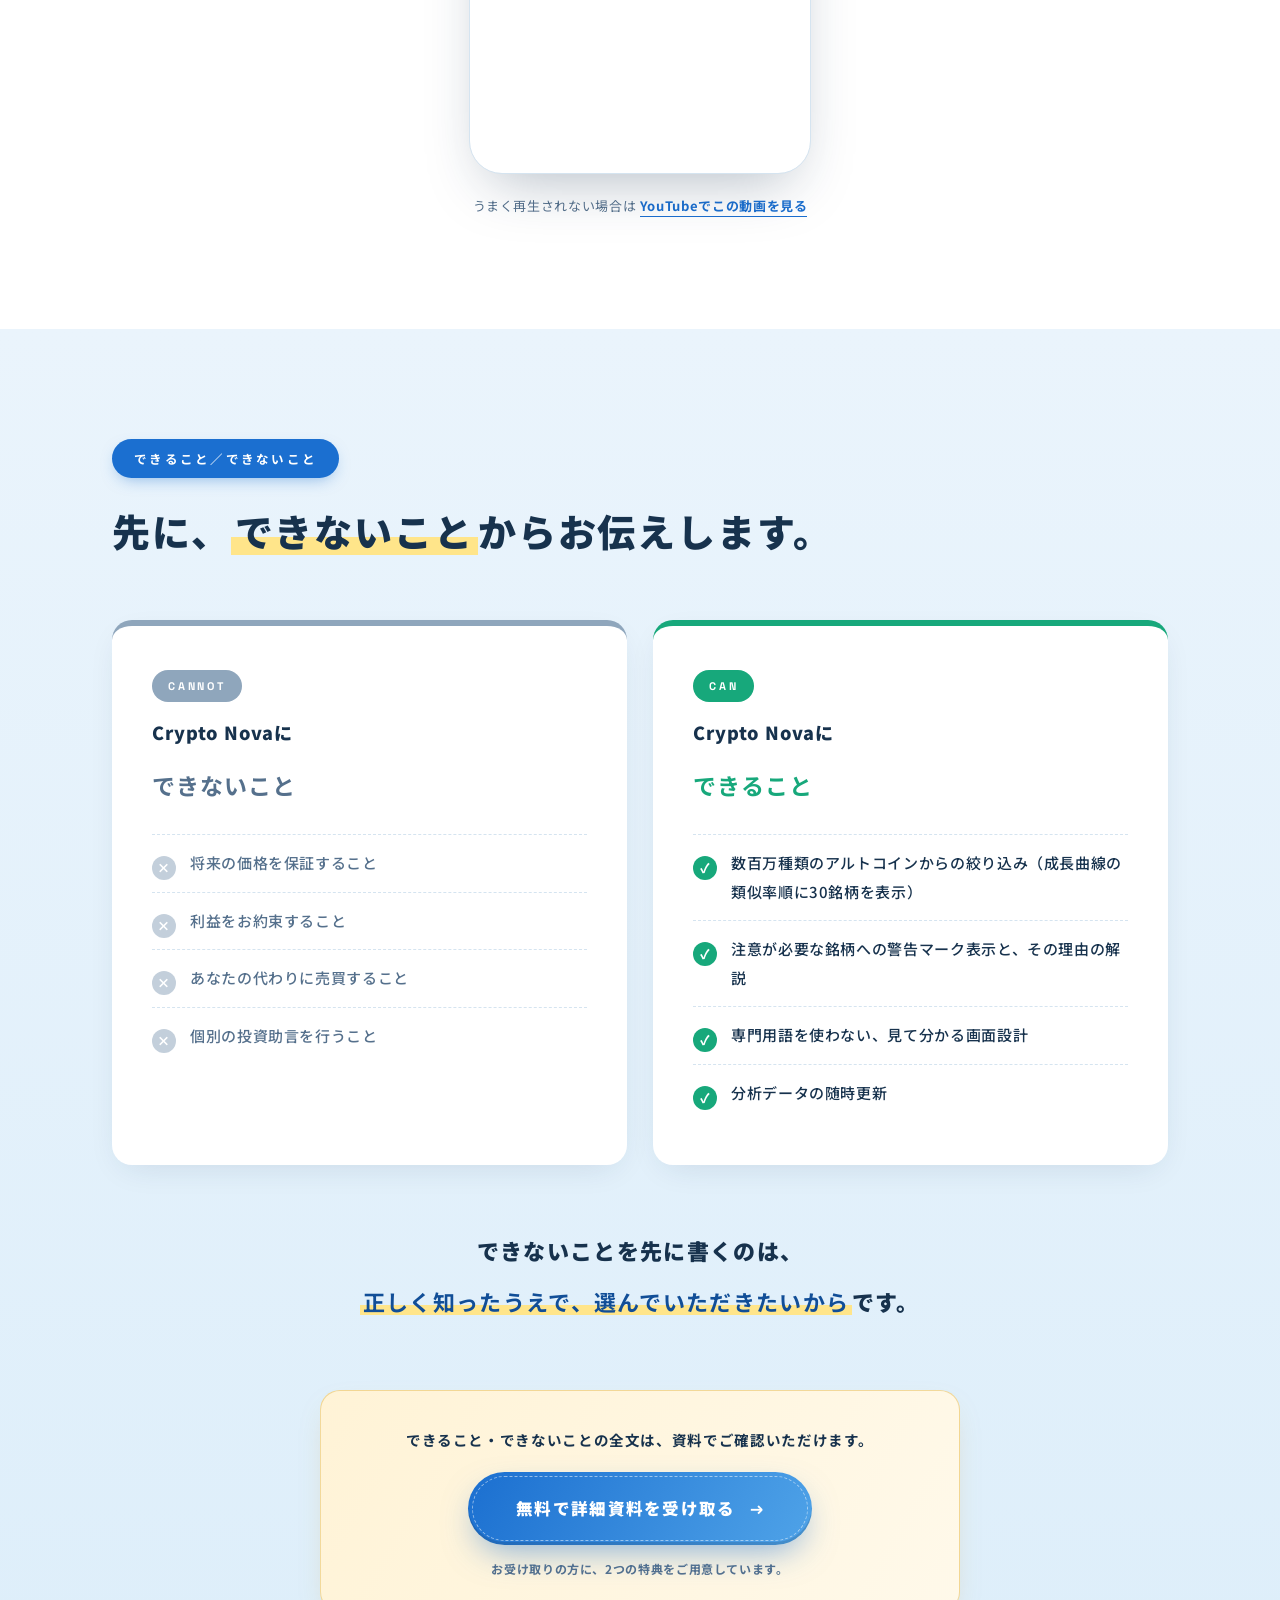
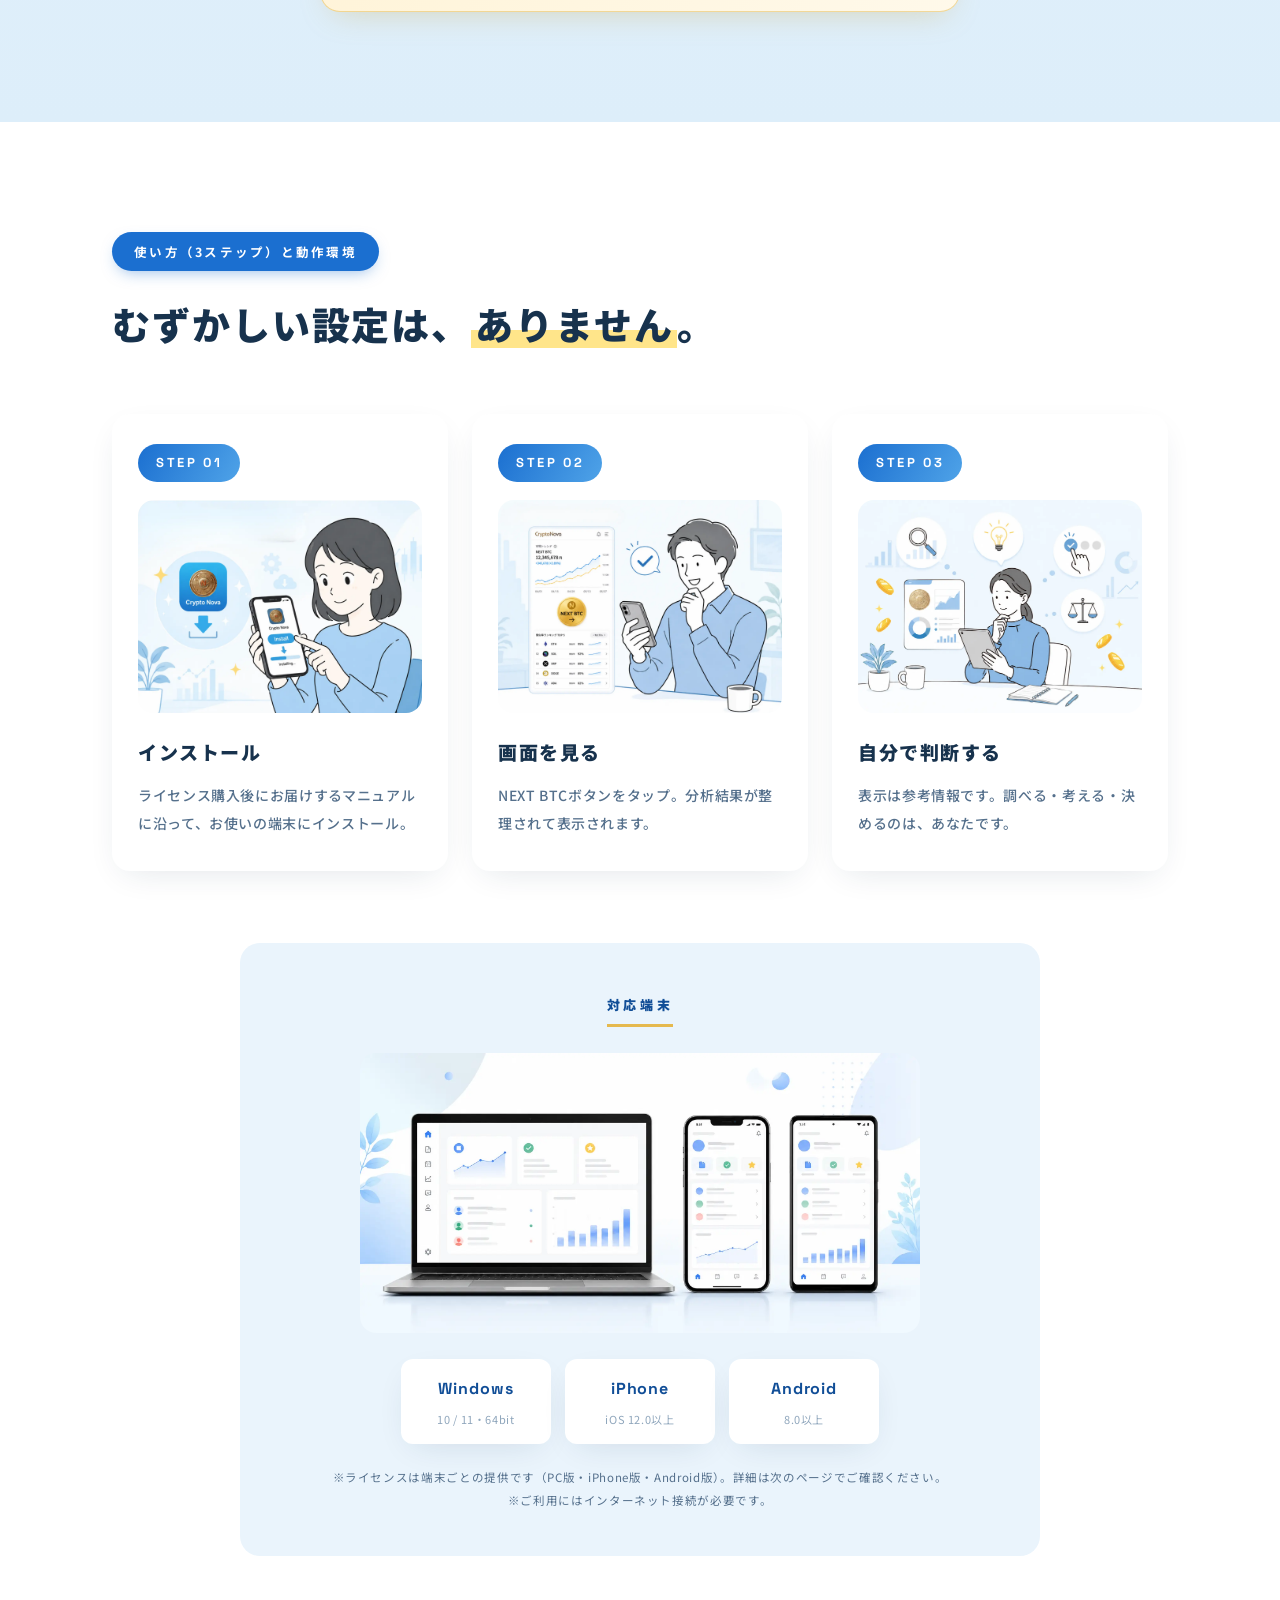
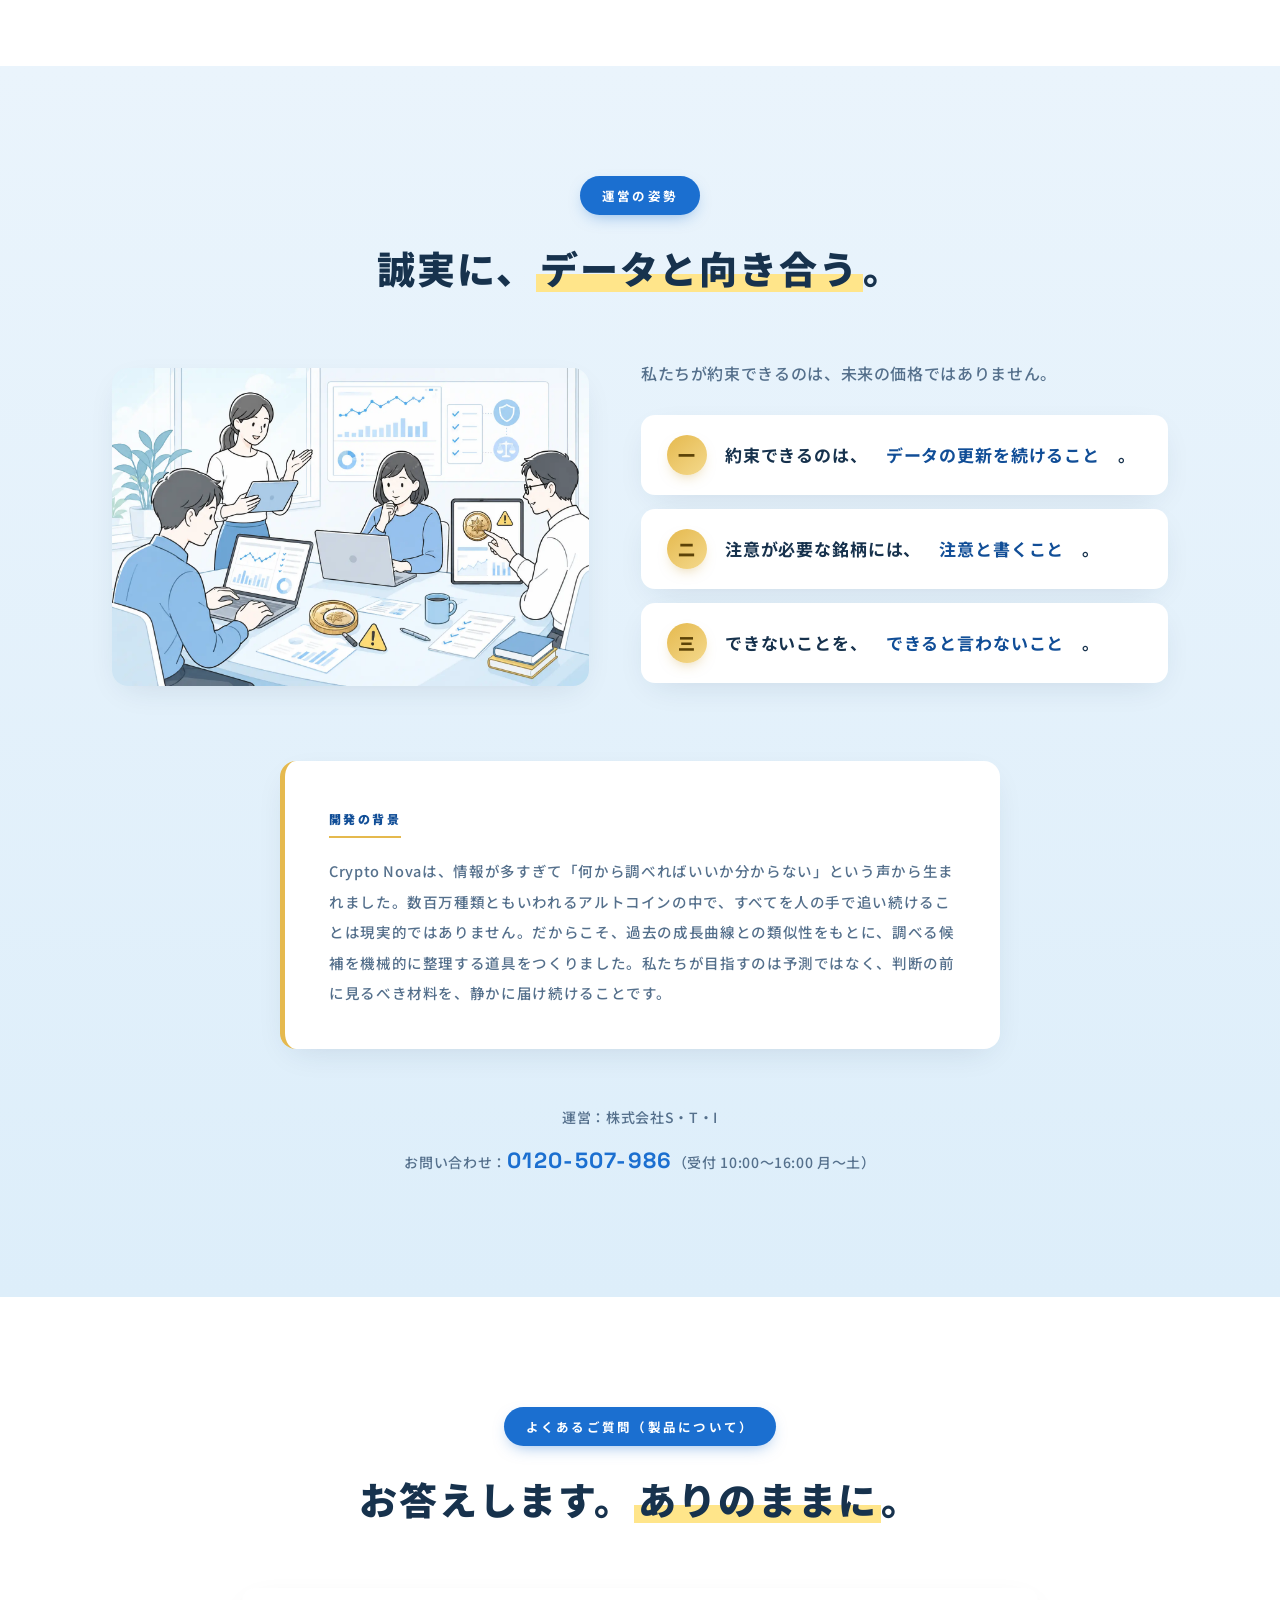
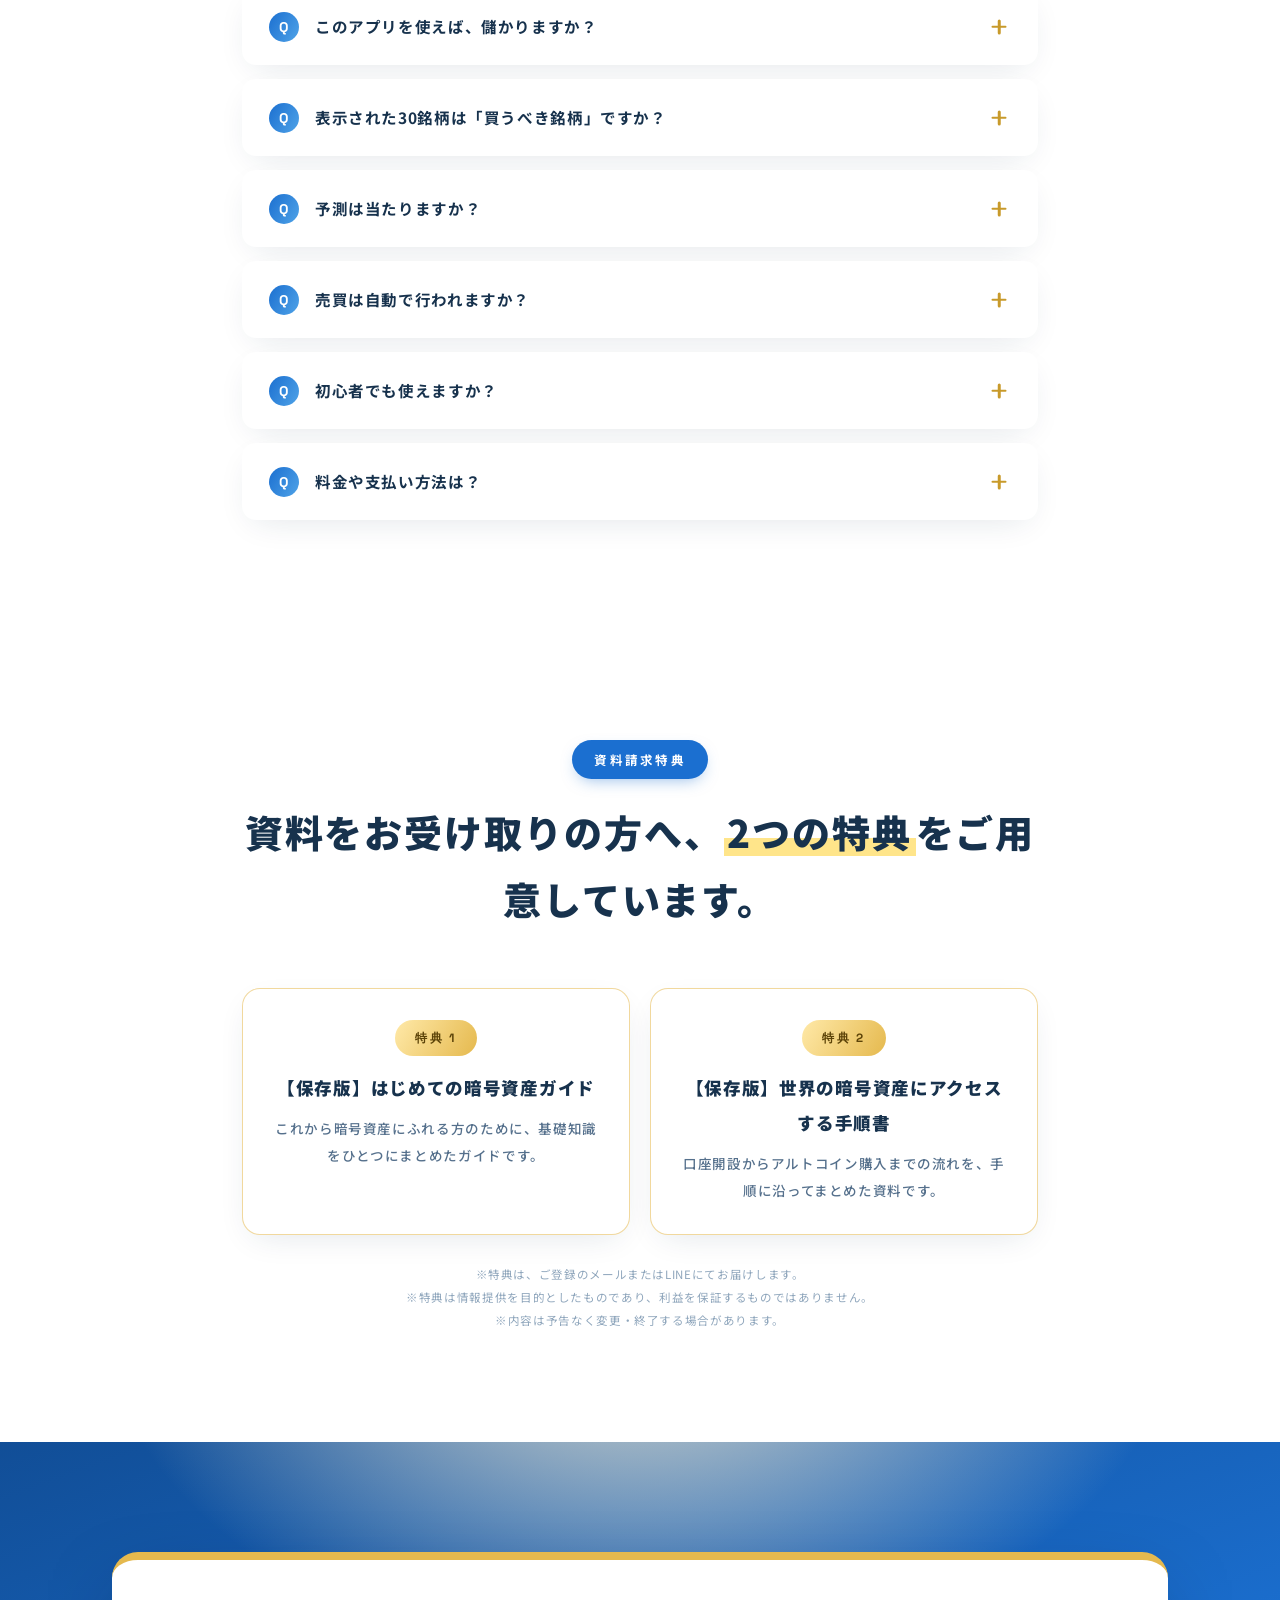
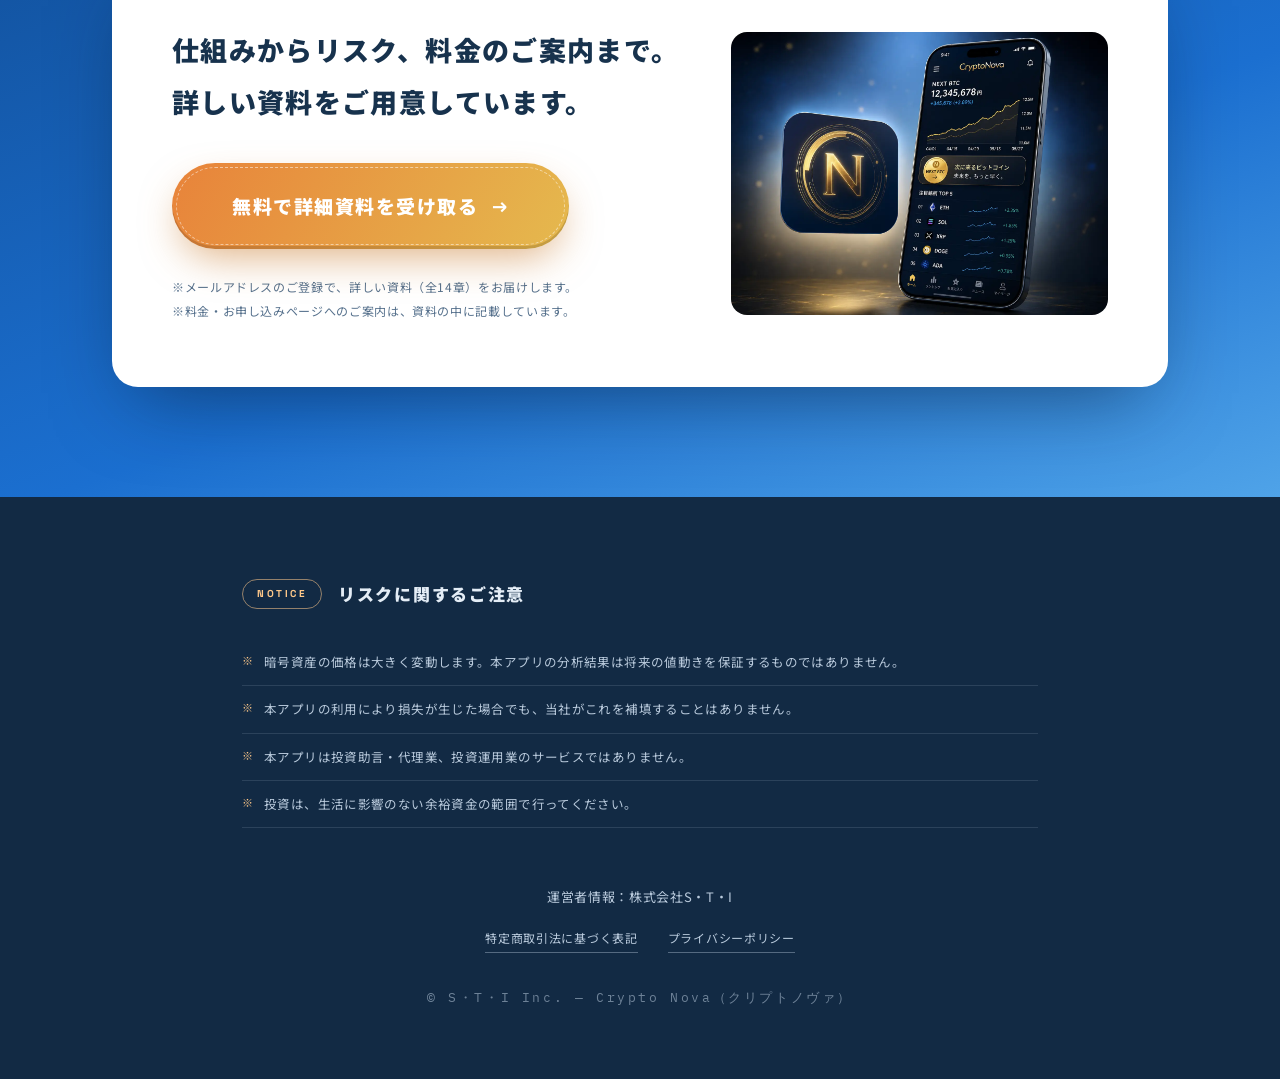
==== commit 65984dee: "案2をindex.htmlに昇格（広告リンク先が/sn/固定のため）・ドキュメント更新" ====
--- a/index.html
+++ b/index.html
@@ -38,6 +38,51 @@
 <link rel="preconnect" href="https://fonts.gstatic.com" crossorigin>
 <link href="https://fonts.googleapis.com/css2?family=Noto+Sans+JP:wght@400;500;700;900&family=Space+Grotesk:wght@500;600;700&family=IBM+Plex+Mono:wght@400;500&display=swap" rel="stylesheet">
 <link rel="stylesheet" href="css/style.css">
+<style>
+/* 本番ページ：スマホはテキストFV表示（fv-sp画像は使わない） */
+@media (max-width:760px){
+  .fv-sp{ display:none !important; }
+  .fv-cta-sp{ display:none !important; }
+  .fv{ padding-top:74px !important; }
+  .fv-orb{ display:block !important; }
+  .fv-coins{ display:block !important; }
+
+  /* ナビをコンパクトに（折り返し防止） */
+  .topnav{ padding:10px 14px !important; }
+  .brand{ gap:6px; }
+  .brand-name{ font-size:15px; white-space:nowrap; }
+  .nav-cta{ font-size:11.5px; padding:8px 14px; white-space:nowrap; }
+
+  /* リボンは1行・小さめ */
+  .fv-ribbon{ font-size:10.5px; padding:7px 12px; gap:6px; white-space:nowrap; letter-spacing:.02em; margin-bottom:16px; }
+
+  /* 並び替え：キャッチ→見出し→アプリデモ→説明→チップ→CTA */
+  .fv .fv-grid{ display:flex !important; flex-direction:column; gap:0; }
+  .fv-copy{ display:contents; }
+  .fv-ribbon{ order:1; align-self:flex-start; }
+  .fv-catch2{ order:2; align-self:flex-start; margin-right:auto; text-align:left; }
+  .fv-title{ order:3; font-size:23px !important; line-height:1.75 !important; margin-bottom:16px; }
+  .fv-visual{ order:4; margin-bottom:20px; }
+  .fv-explain{ order:5; font-size:13.5px; margin-bottom:14px; }
+  .fv-feats{ order:6; margin-bottom:18px; }
+  .fv-cta{ order:7; margin-top:0; text-align:center; }
+  .fv-cta .btn-primary{ width:100%; max-width:420px; font-size:15.5px; padding:18px 18px; }
+  .app-demo{ box-shadow:0 18px 44px -18px rgba(23,50,77,.35); }
+}
+.fv-catch2{
+  display:inline-block;
+  font-size:clamp(15px,2.2vw,21px); font-weight:900; letter-spacing:.05em;
+  color:var(--blue-deep);
+  border-bottom:3px solid var(--gold);
+  padding-bottom:6px; margin-bottom:18px;
+  line-height:1.9;
+}
+.fv-title--b{ font-size:clamp(23px,3.2vw,37px) !important; line-height:1.75 !important; }
+@media (min-width:761px){
+  .fv-catch2 .sp{ display:none; }
+  .fv-cta-sp{ display:none !important; }
+}
+</style>
 </head>
 <body>
 
@@ -85,27 +130,35 @@
       alt="Crypto Nova｜相場を、自分の目で読めるようになる。ビットコインなどの成長曲線をAIが学習し、数百万のアルトコインから似た曲線の銘柄を類似率が高い順に30銘柄、自動で表示します。">
   </figure>
 
+  <div class="fv-cta-sp">
+    <a class="btn-primary" href="https://utage-system.com/p/JpcmqXh0SH2F">無料で詳細資料を受け取る<span class="btn-arrow" aria-hidden="true">→</span></a>
+    <p class="fv-cta-tokuten">お受け取りの方に、<b>2つの特典</b>をご用意しています。</p>
+        <p class="fv-cta-names">①【保存版】はじめての暗号資産ガイド　②【保存版】世界の暗号資産にアクセスする手順書</p>
+  </div>
+
   <div class="container fv-grid">
     <div class="fv-copy">
-      <p class="fv-ribbon reveal"><span class="ribbon-star">✦</span>暗号資産の分析アプリ<span class="ribbon-div">|</span><b>Crypto&nbsp;Nova</b></p>
-
-      <h1 class="fv-title reveal d1">
-        相場を、<br>
-        <span class="mk">自分の目で読める</span><br>
-        ようになる。
+      <p class="fv-ribbon reveal"><span class="ribbon-star">✦</span><b class="rb-strong">暗号資産の分析アプリ</b><span class="ribbon-div">|</span><b>Crypto&nbsp;Nova</b></p>
+
+      <p class="fv-catch2 reveal">"次のビットコイン"を夢見る。<br class="sp">その前に、データを見る。</p>
+
+      <h1 class="fv-title fv-title--b reveal d1">
+        ビットコインの成長曲線に<br class="pc">
+        <span class="mk">"似た銘柄"</span>を、AIが探して<br class="pc">
+        <span class="mk">30個並べる</span>アプリ。
       </h1>
 
-      <p class="fv-explain reveal d2">
-        ビットコインなどの<strong>成長曲線をAIが学習</strong>。<br class="pc">
-        数百万のアルトコインから、似た曲線を描く銘柄を
-        <strong class="hl">類似率が高い順に30銘柄</strong>、自動で表示します。
-      </p>
 
       <ul class="fv-feats reveal d3">
-        <li><i></i>数百万 → <b>30銘柄</b>に絞り込み</li>
+        <li><i></i><b>数百万 → 30銘柄</b>に絞り込み</li>
         <li><i></i>類似率で<b>順位づけ</b></li>
         <li><i></i>注意銘柄に<b>警告マーク</b></li>
       </ul>
+
+      <div class="fv-cta reveal d4">
+        <a class="btn-primary" href="https://utage-system.com/p/JpcmqXh0SH2F">無料で詳細資料を受け取る<span class="btn-arrow" aria-hidden="true">→</span></a>
+        <p class="fv-cta-tokuten">お受け取りの方に、<b>2つの特典</b>をご用意しています。</p>
+      </div>
     </div>
 
     <div class="fv-visual reveal d2">
@@ -115,7 +168,7 @@
           <span class="ad-name">Crypto Nova</span>
         </div>
         <div class="app-demo-screen">
-          <p class="ad-cap">ビットコインの成長曲線に<b>似た銘柄</b>を探す</p>
+          <p class="ad-cap">過去の成長曲線に<b>"似た銘柄"</b>を探す</p>
           <div class="ad-chart">
             <canvas id="hero-chart"></canvas>
             <span class="ad-sim">類似率&nbsp;<b id="hero-sim">0.0</b>%</span>
@@ -298,6 +351,12 @@
       その<strong>絞り込みだけ</strong>を、機械に任せる。<br class="pc">
       そこから先の<strong>「調べる・考える・決める」は、あなたの仕事</strong>です。</p>
     </div>
+
+    <div class="cta-strip reveal">
+      <p class="strip-lead">仕組みの詳細は、無料の資料（全14章）にまとめています。</p>
+      <a class="btn-primary" href="https://utage-system.com/p/JpcmqXh0SH2F">無料で詳細資料を受け取る<span class="btn-arrow" aria-hidden="true">→</span></a>
+      <p class="strip-note">お受け取りの方に、2つの特典をご用意しています。</p>
+    </div>
   </div>
 </section>
 
@@ -363,6 +422,12 @@
       できないことを先に書くのは、<br>
       <strong class="mk">正しく知ったうえで、選んでいただきたいから</strong>です。
     </p>
+
+    <div class="cta-strip reveal">
+      <p class="strip-lead">できること・できないことの全文は、資料でご確認いただけます。</p>
+      <a class="btn-primary" href="https://utage-system.com/p/JpcmqXh0SH2F">無料で詳細資料を受け取る<span class="btn-arrow" aria-hidden="true">→</span></a>
+      <p class="strip-note">お受け取りの方に、2つの特典をご用意しています。</p>
+    </div>
   </div>
 </section>
 
@@ -493,6 +558,33 @@
 </section>
 
 <!-- =================================================== -->
+<!-- 資料請求特典                                           -->
+<!-- =================================================== -->
+<section class="tokuten section bg-white" id="tokuten">
+  <div class="container narrow">
+    <header class="sec-head center reveal">
+      <p class="sec-badge">資料請求特典</p>
+      <h2 class="sec-title">資料をお受け取りの方へ、<span class="mk">2つの特典</span>をご用意しています。</h2>
+    </header>
+
+    <div class="tokuten-grid">
+      <div class="tokuten-card reveal">
+        <span class="tokuten-num">特典 1</span>
+        <h3>【保存版】はじめての暗号資産ガイド</h3>
+        <p>これから暗号資産にふれる方のために、基礎知識をひとつにまとめたガイドです。</p>
+      </div>
+      <div class="tokuten-card reveal">
+        <span class="tokuten-num">特典 2</span>
+        <h3>【保存版】世界の暗号資産にアクセスする手順書</h3>
+        <p>口座開設からアルトコイン購入までの流れを、手順に沿ってまとめた資料です。</p>
+      </div>
+    </div>
+
+    <p class="tokuten-note">※特典は、ご登録のメールまたはLINEにてお届けします。<br>※特典は情報提供を目的としたものであり、利益を保証するものではありません。<br>※内容は予告なく変更・終了する場合があります。</p>
+  </div>
+</section>
+
+<!-- =================================================== -->
 <!-- CTA（最終）                                           -->
 <!-- =================================================== -->
 <section class="final-cta section" id="final-cta">
@@ -504,14 +596,7 @@
           無料で詳細資料を受け取る
           <span class="btn-arrow" aria-hidden="true">→</span>
         </a>
-        <div class="cta-tokuten-mini">
-          <p class="ctm-head">資料請求特典（メール／LINEでお届け）</p>
-          <ul>
-            <li>【保存版】はじめての暗号資産ガイド</li>
-            <li>【保存版】世界の暗号資産にアクセスする手順書</li>
-          </ul>
-        </div>
-        <p class="cta-note">※メールアドレスのご登録で、詳しい資料（全14章）をお届けします。<br class="pc">※料金・お申し込みページへのご案内は、資料の中に記載しています。<br class="pc">※特典は情報提供を目的としたものであり、利益を保証するものではありません。</p>
+        <p class="cta-note">※メールアドレスのご登録で、詳しい資料（全14章）をお届けします。<br class="pc">※料金・お申し込みページへのご案内は、資料の中に記載しています。</p>
       </div>
       <div class="cta-visual">
         <figure class="ph" data-src="cta-app.webp" data-size="1200×900（透過推奨）" data-alt="Crypto Novaのアプリイメージ" style="aspect-ratio:4/3"></figure>
@@ -546,6 +631,21 @@
 
 </main>
 
+<div class="sticky-cta" id="sticky-cta" aria-hidden="true">
+  <a href="https://utage-system.com/p/JpcmqXh0SH2F">無料で詳細資料を受け取る<span>▶</span></a>
+</div>
+
 <script src="js/main.js"></script>
+<script>
+(function(){
+  var bar = document.getElementById('sticky-cta');
+  if(!bar) return;
+  var onS = function(){
+    bar.classList.toggle('show', window.scrollY > 500);
+  };
+  window.addEventListener('scroll', onS, {passive:true});
+  onS();
+})();
+</script>
 </body>
 </html>
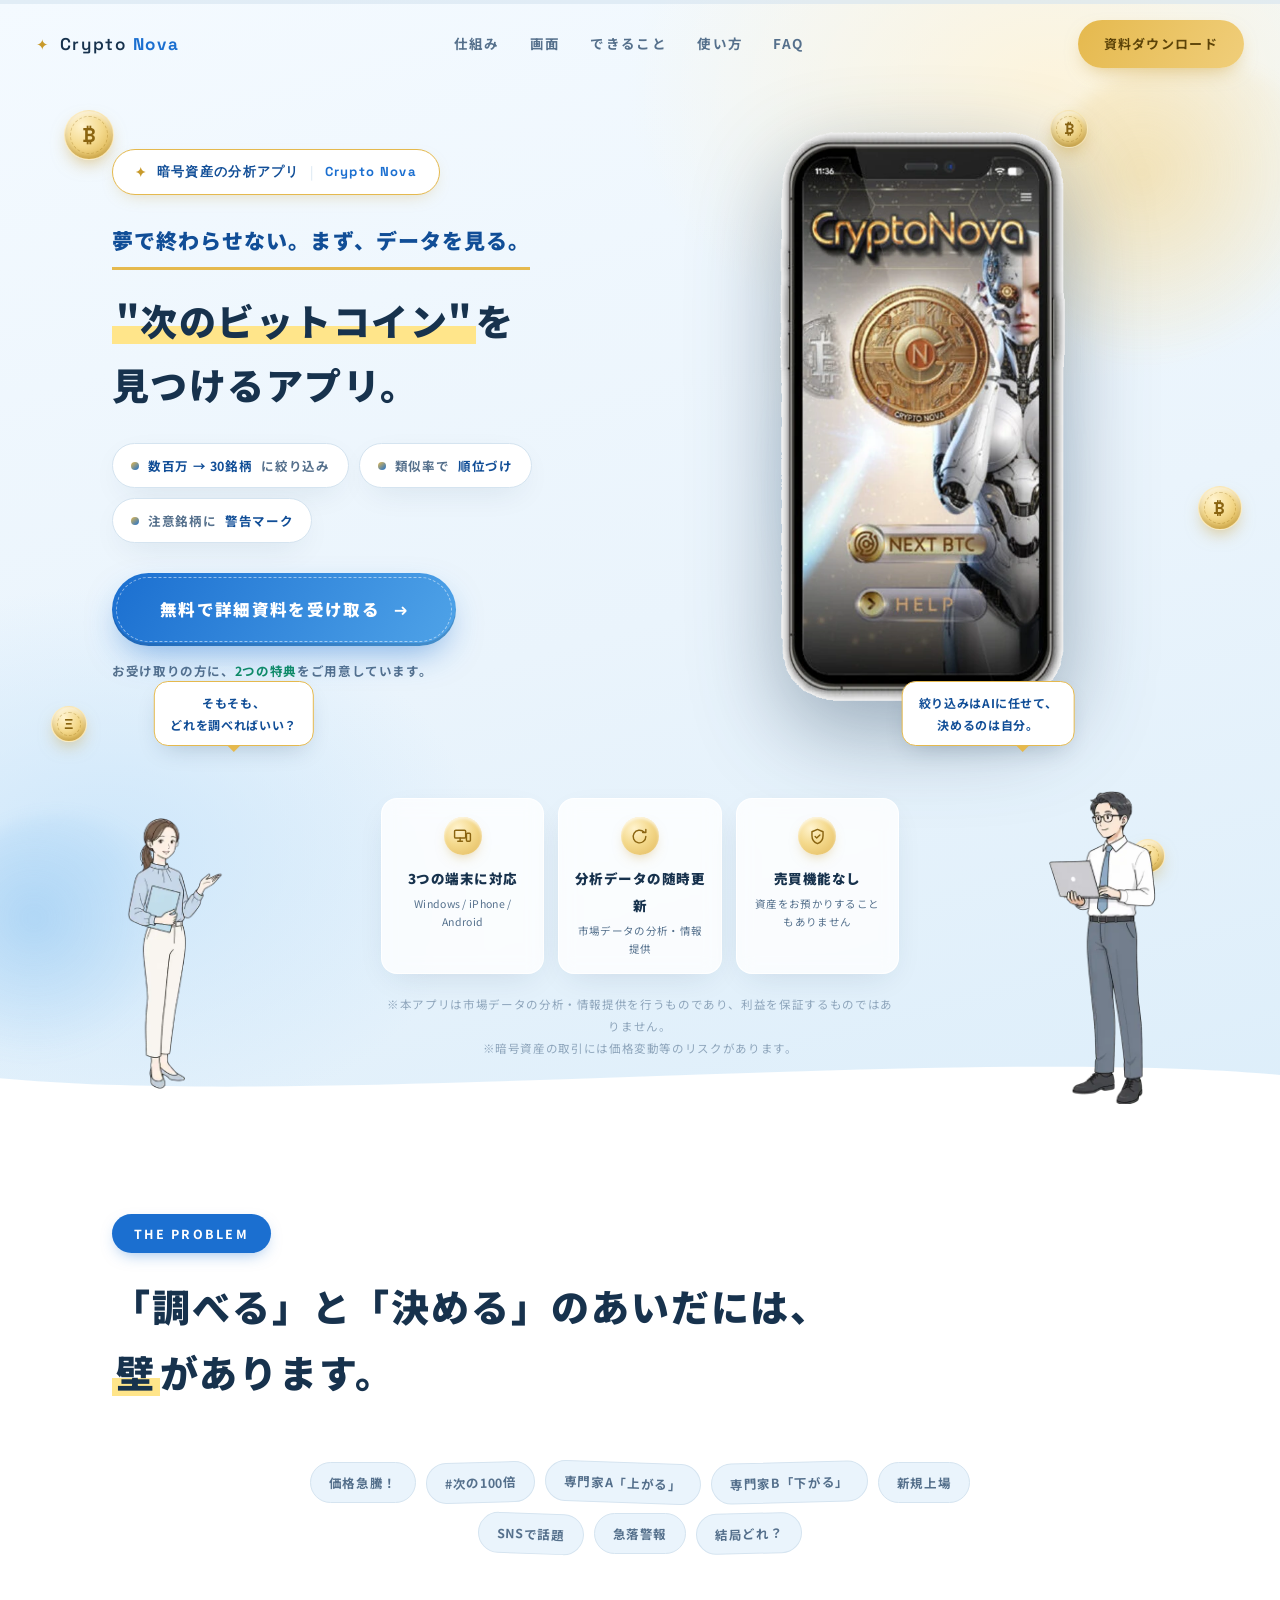
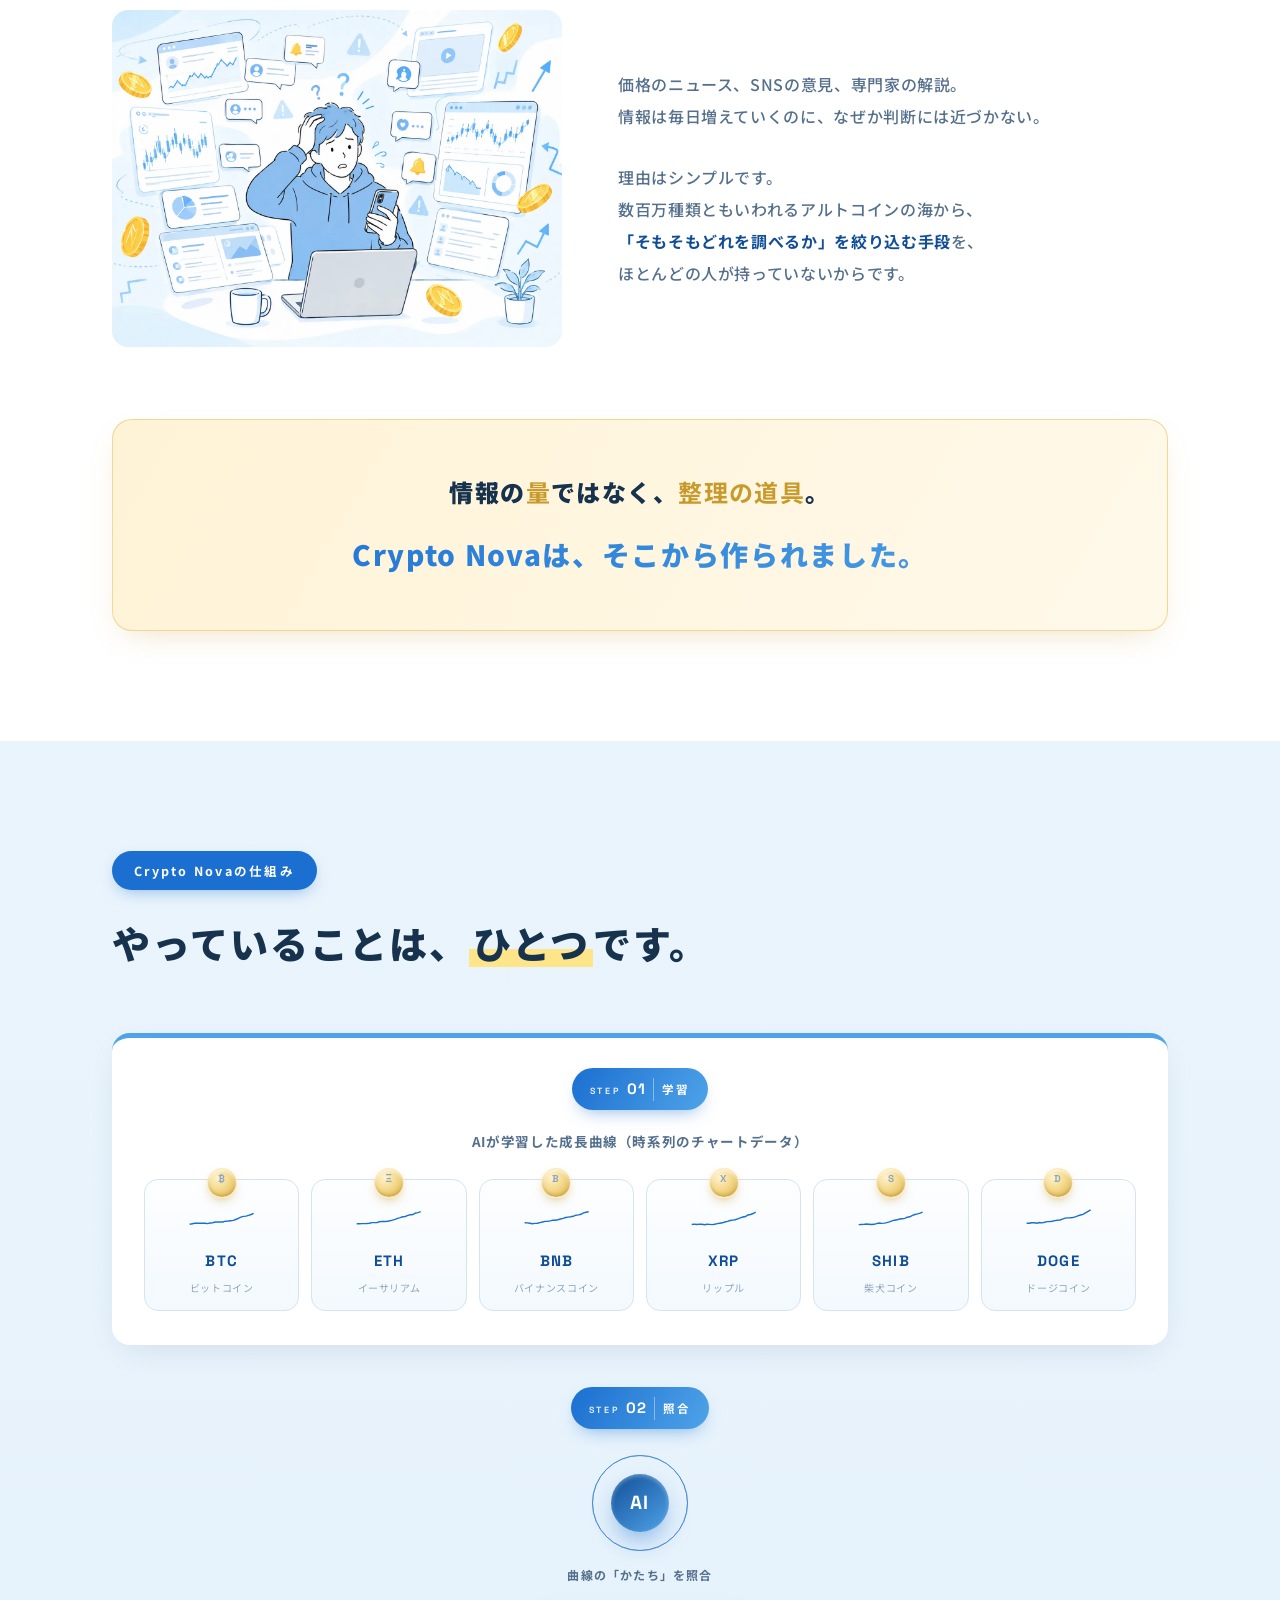
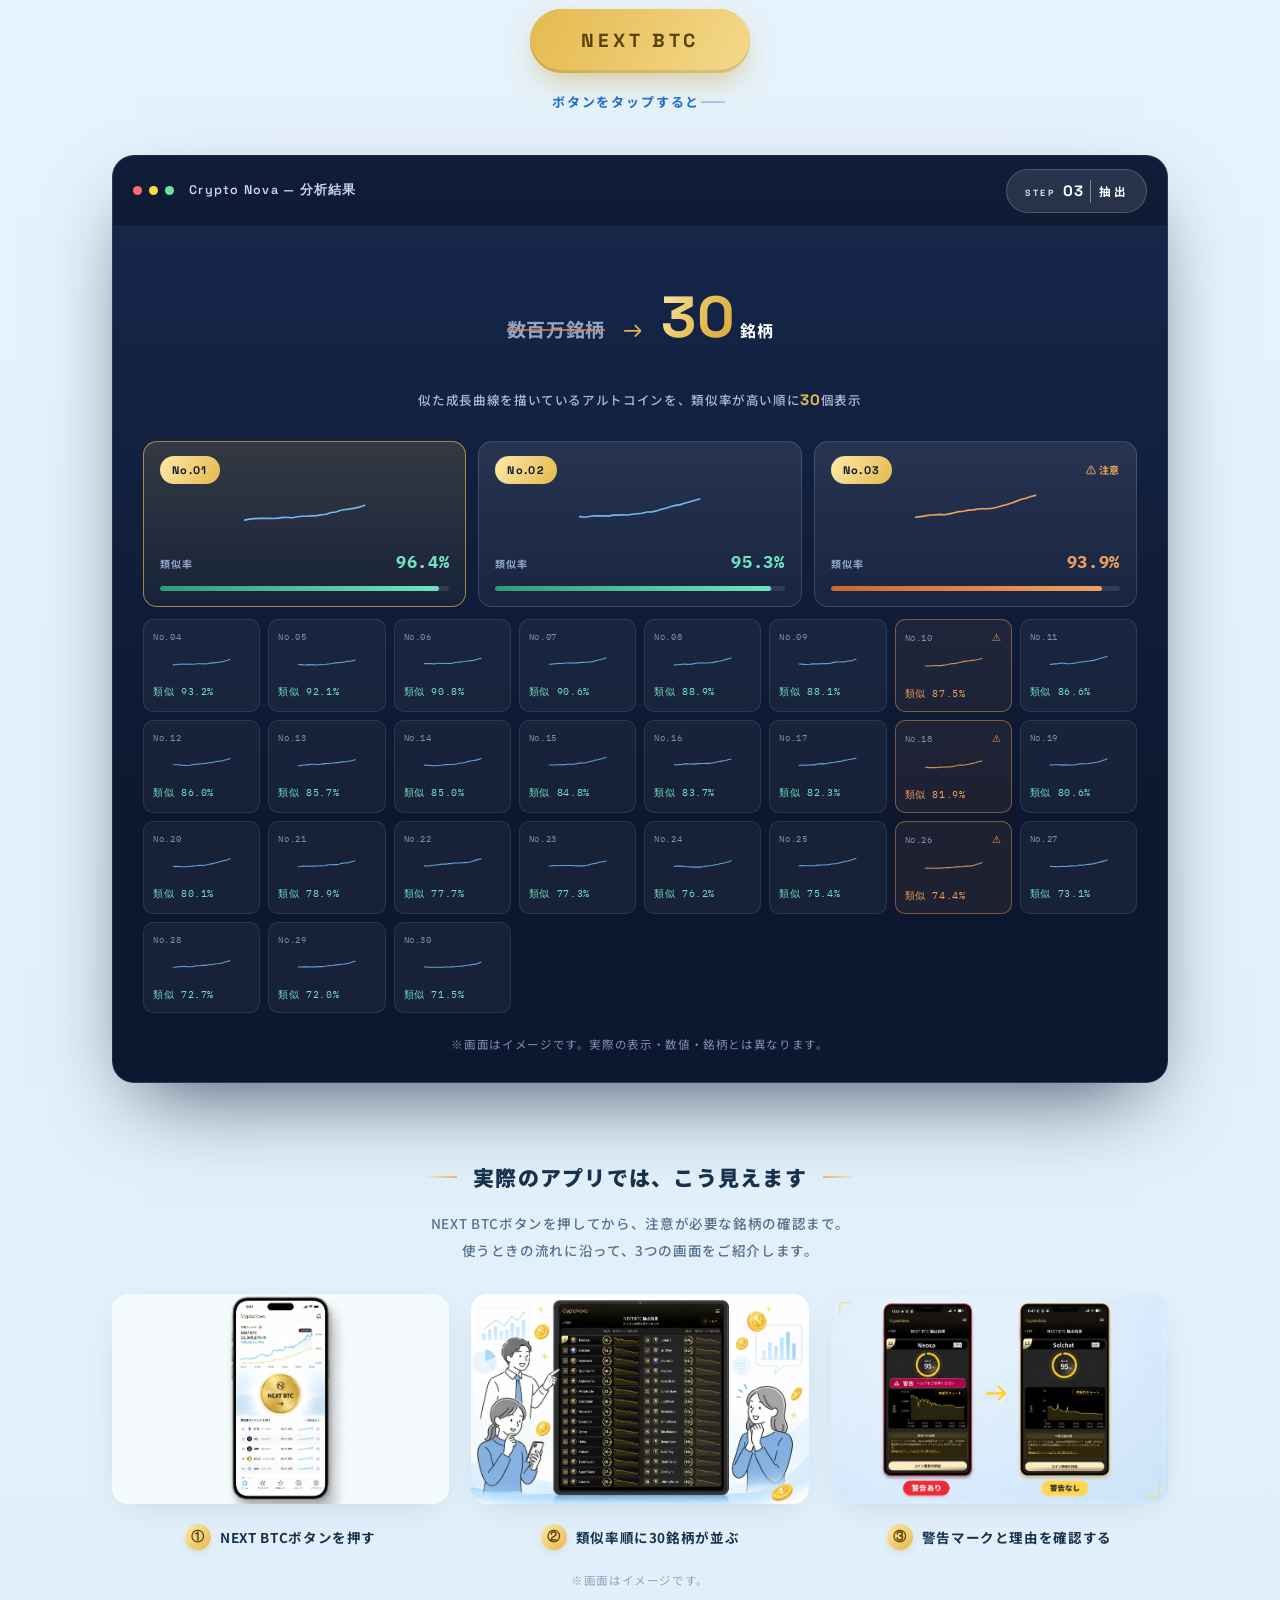
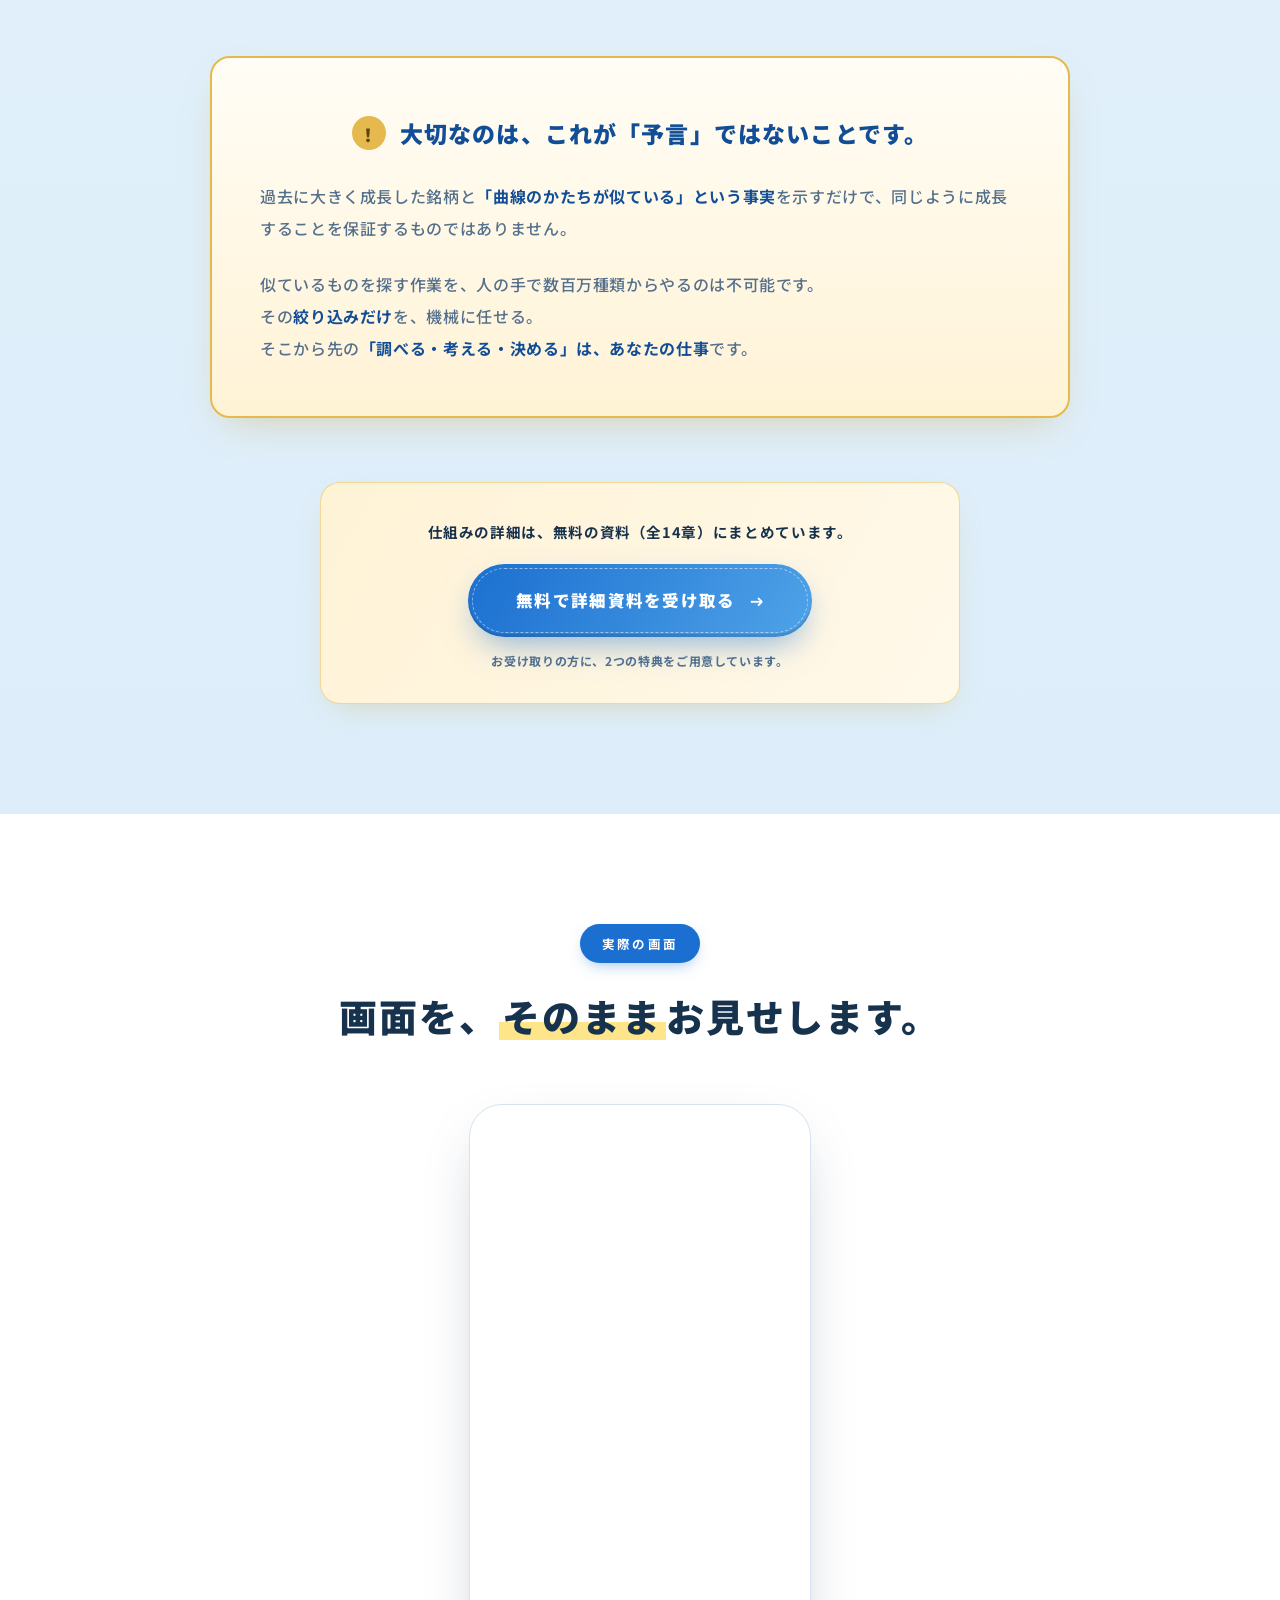
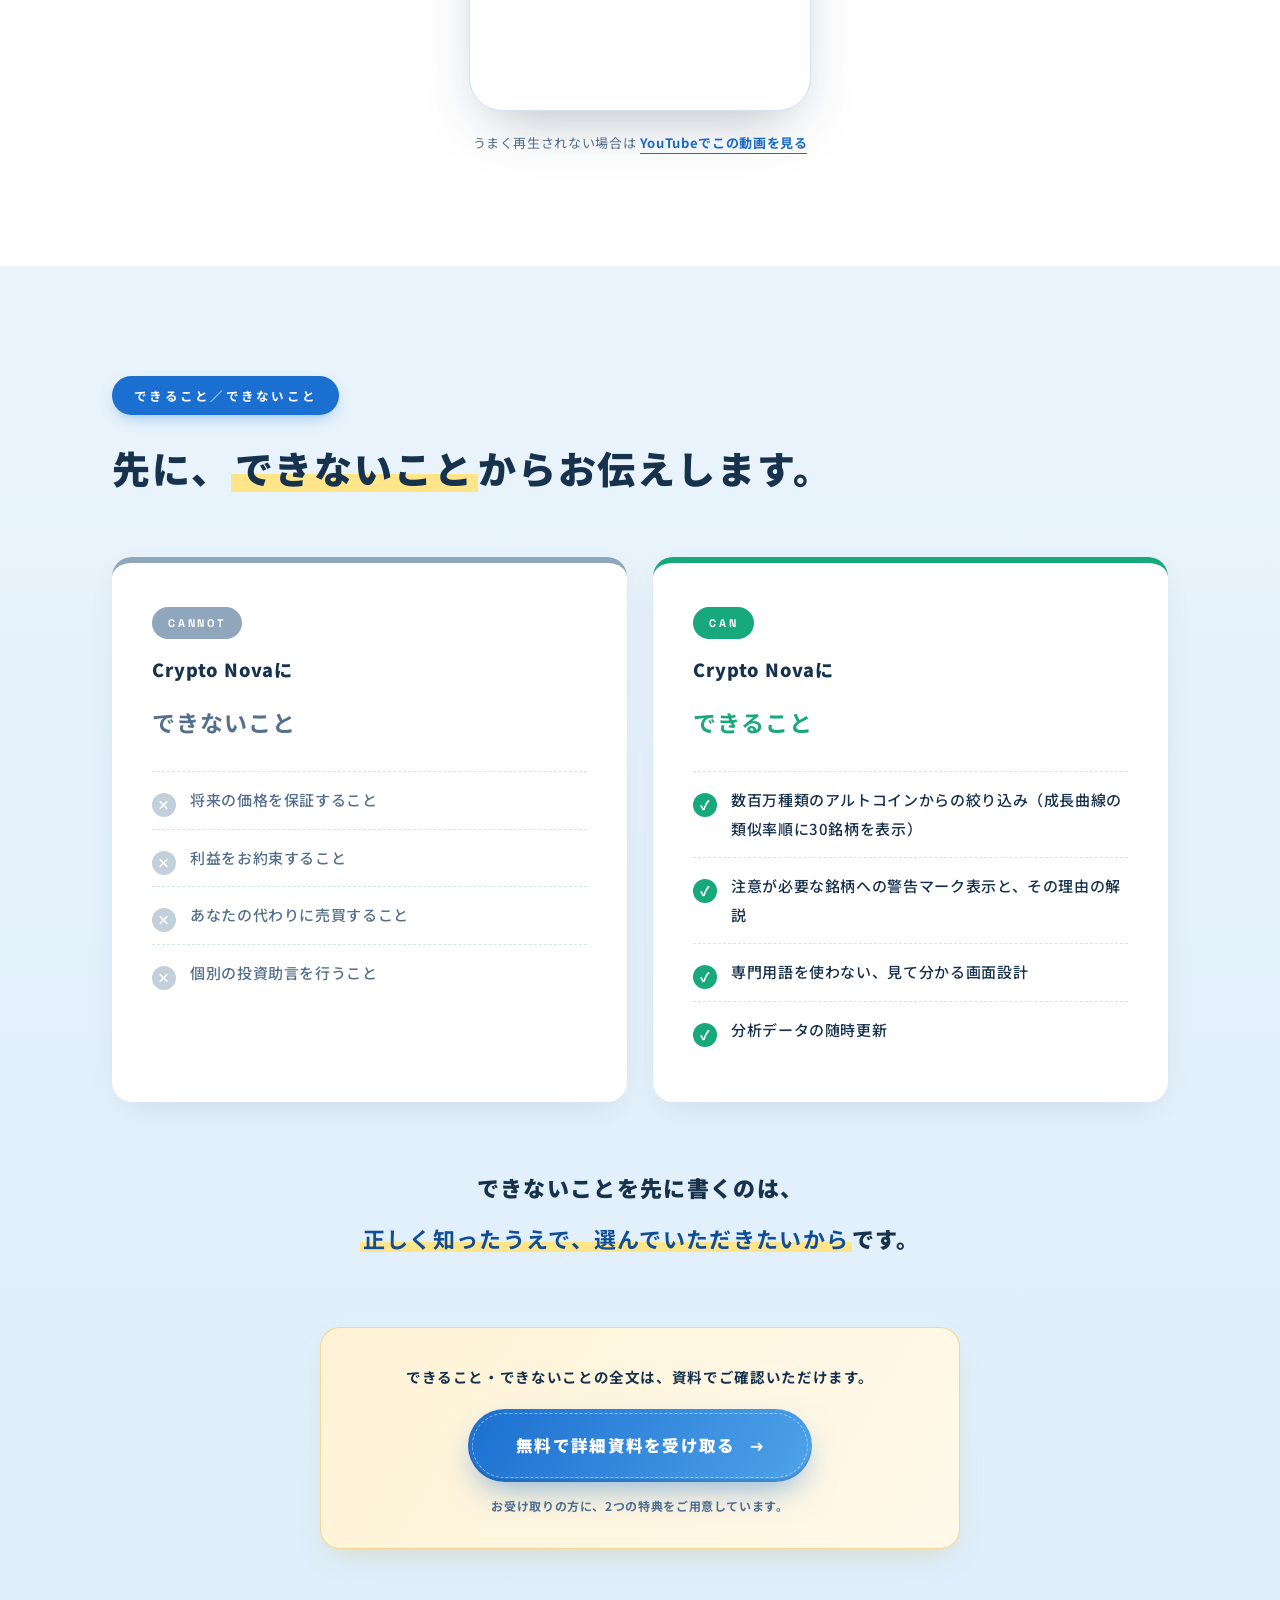
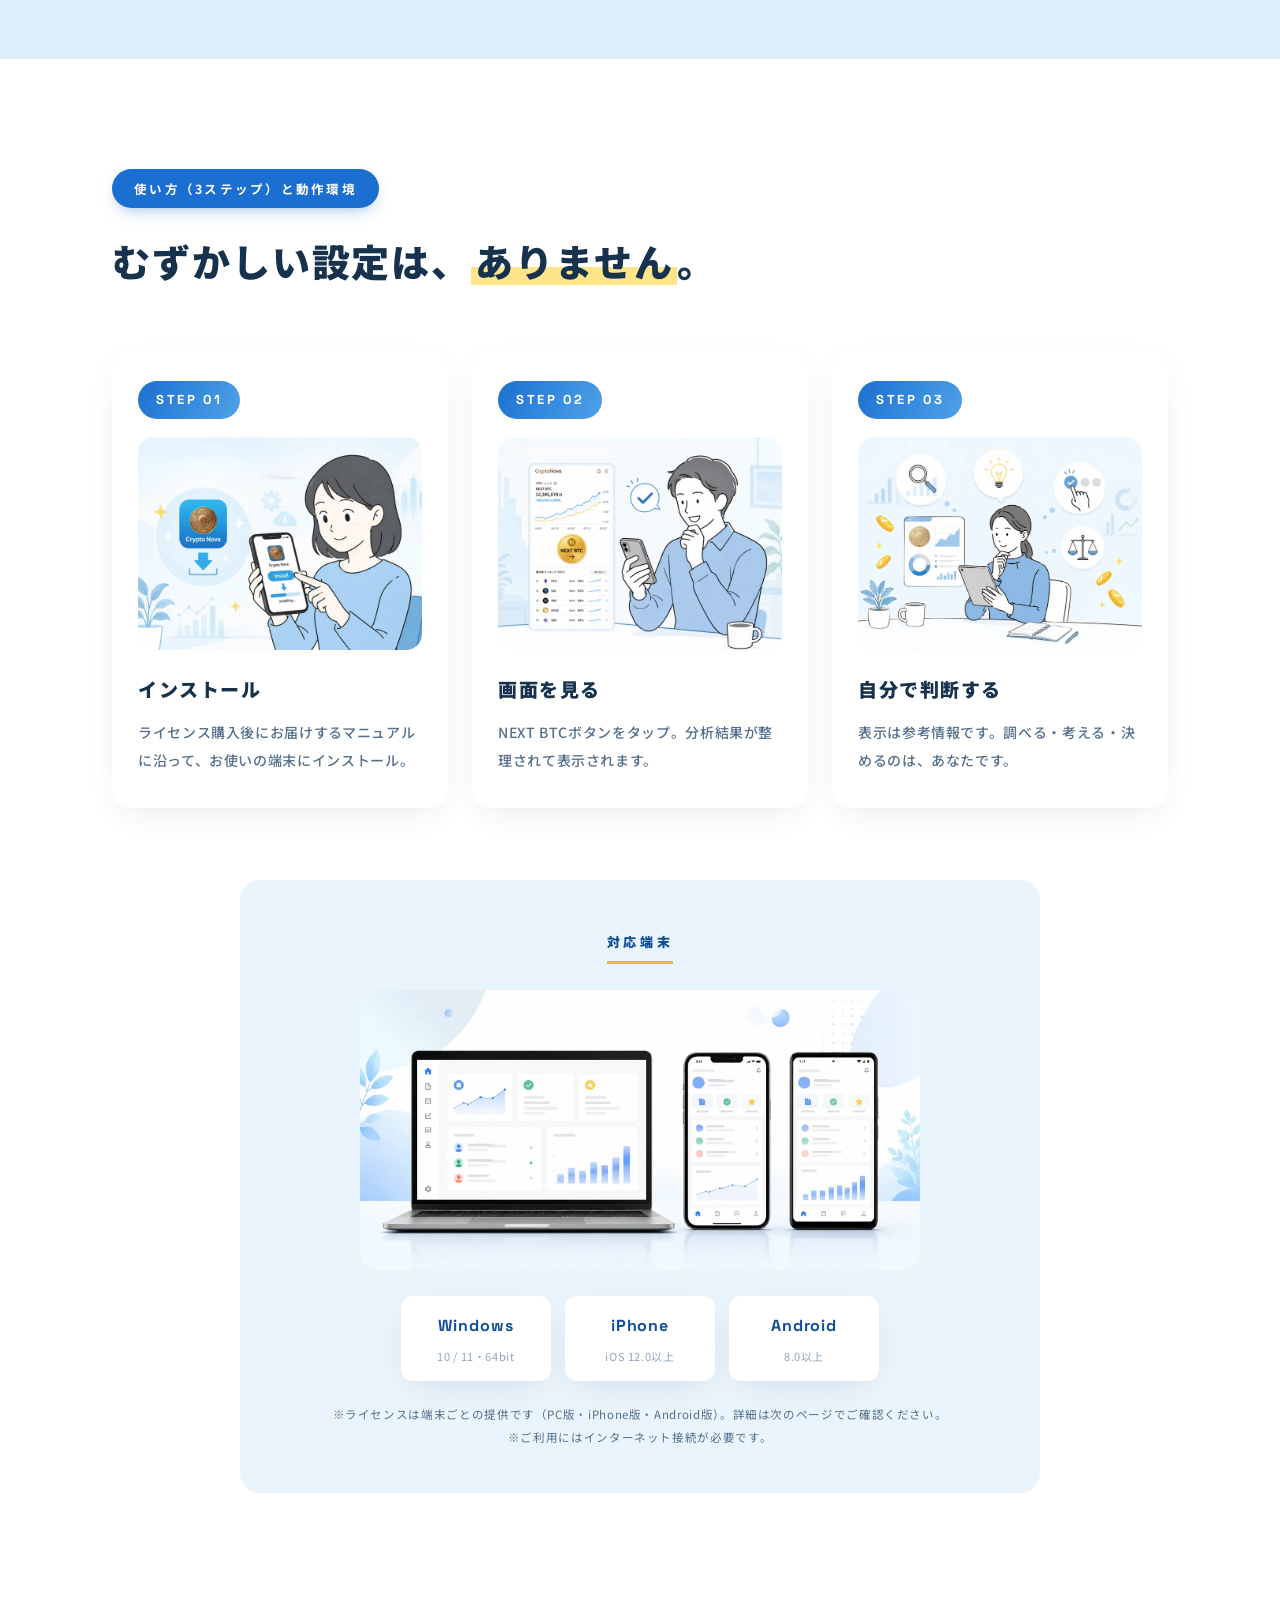
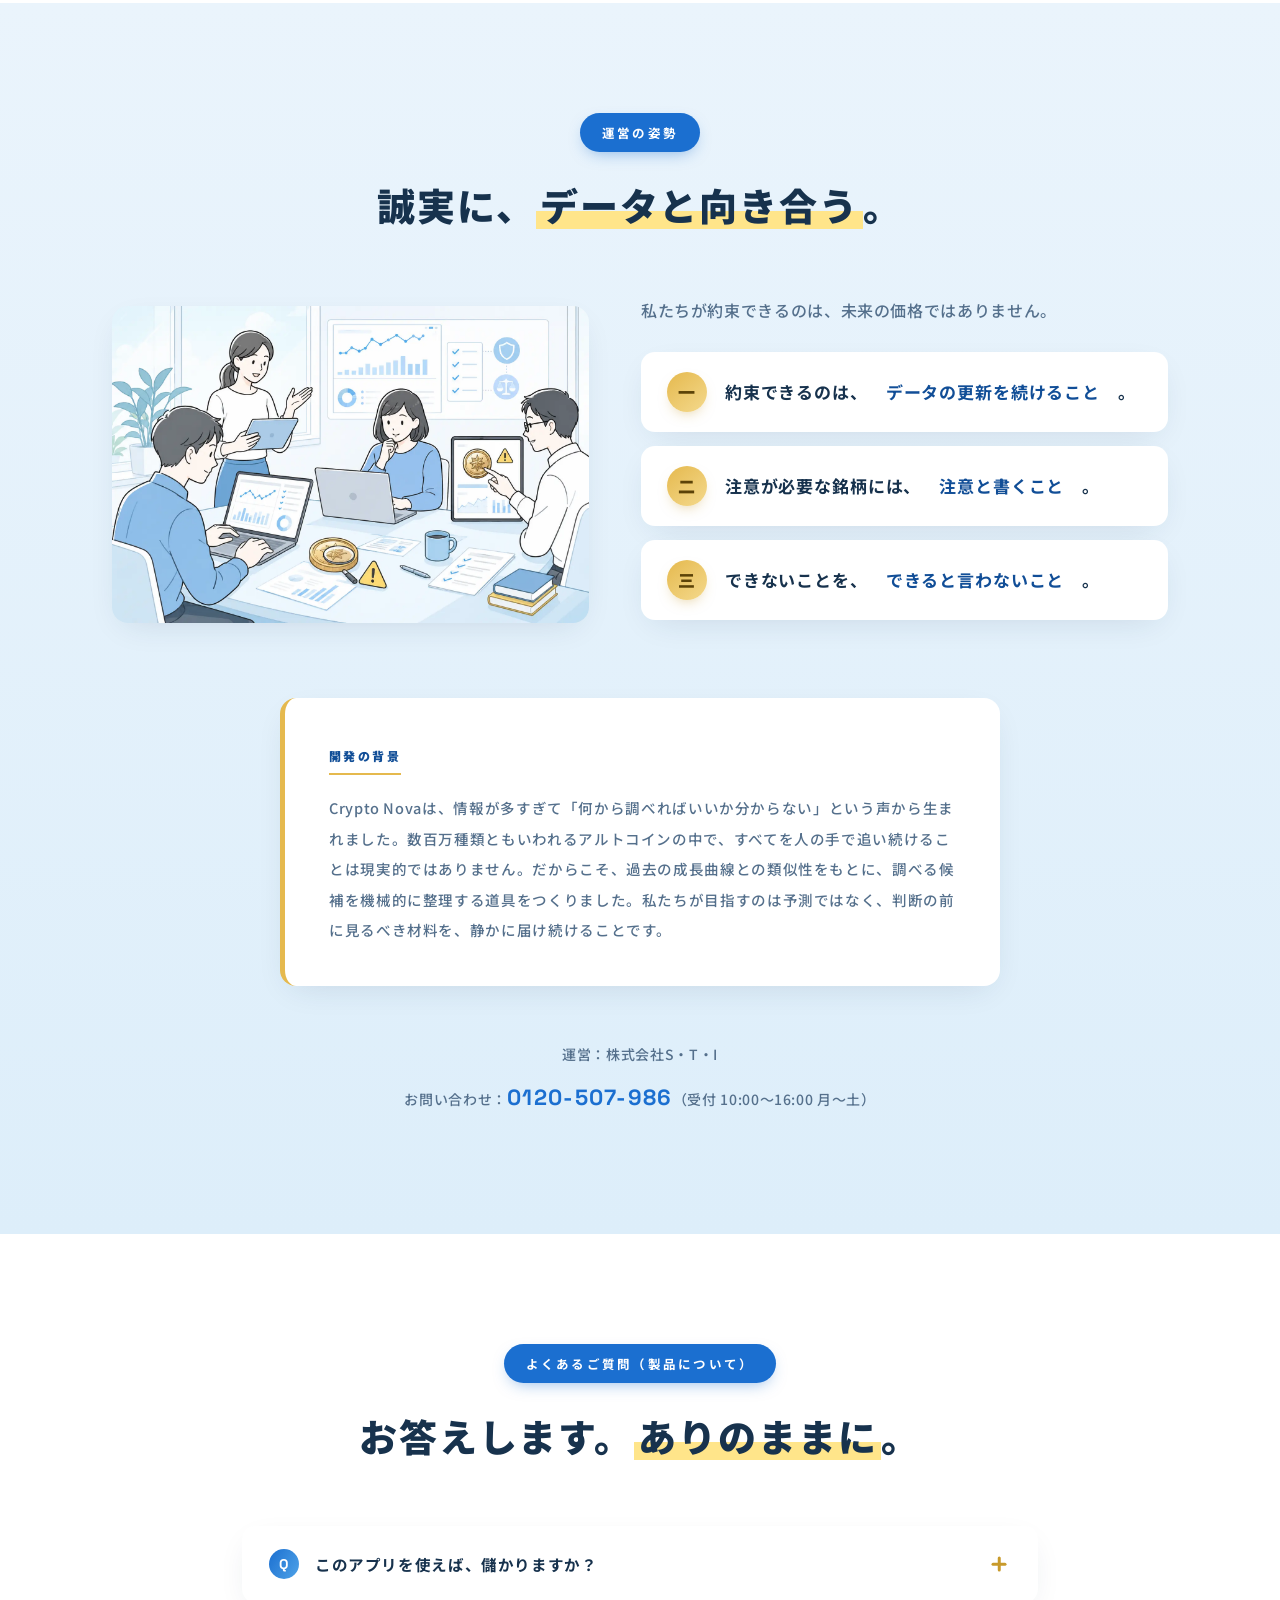
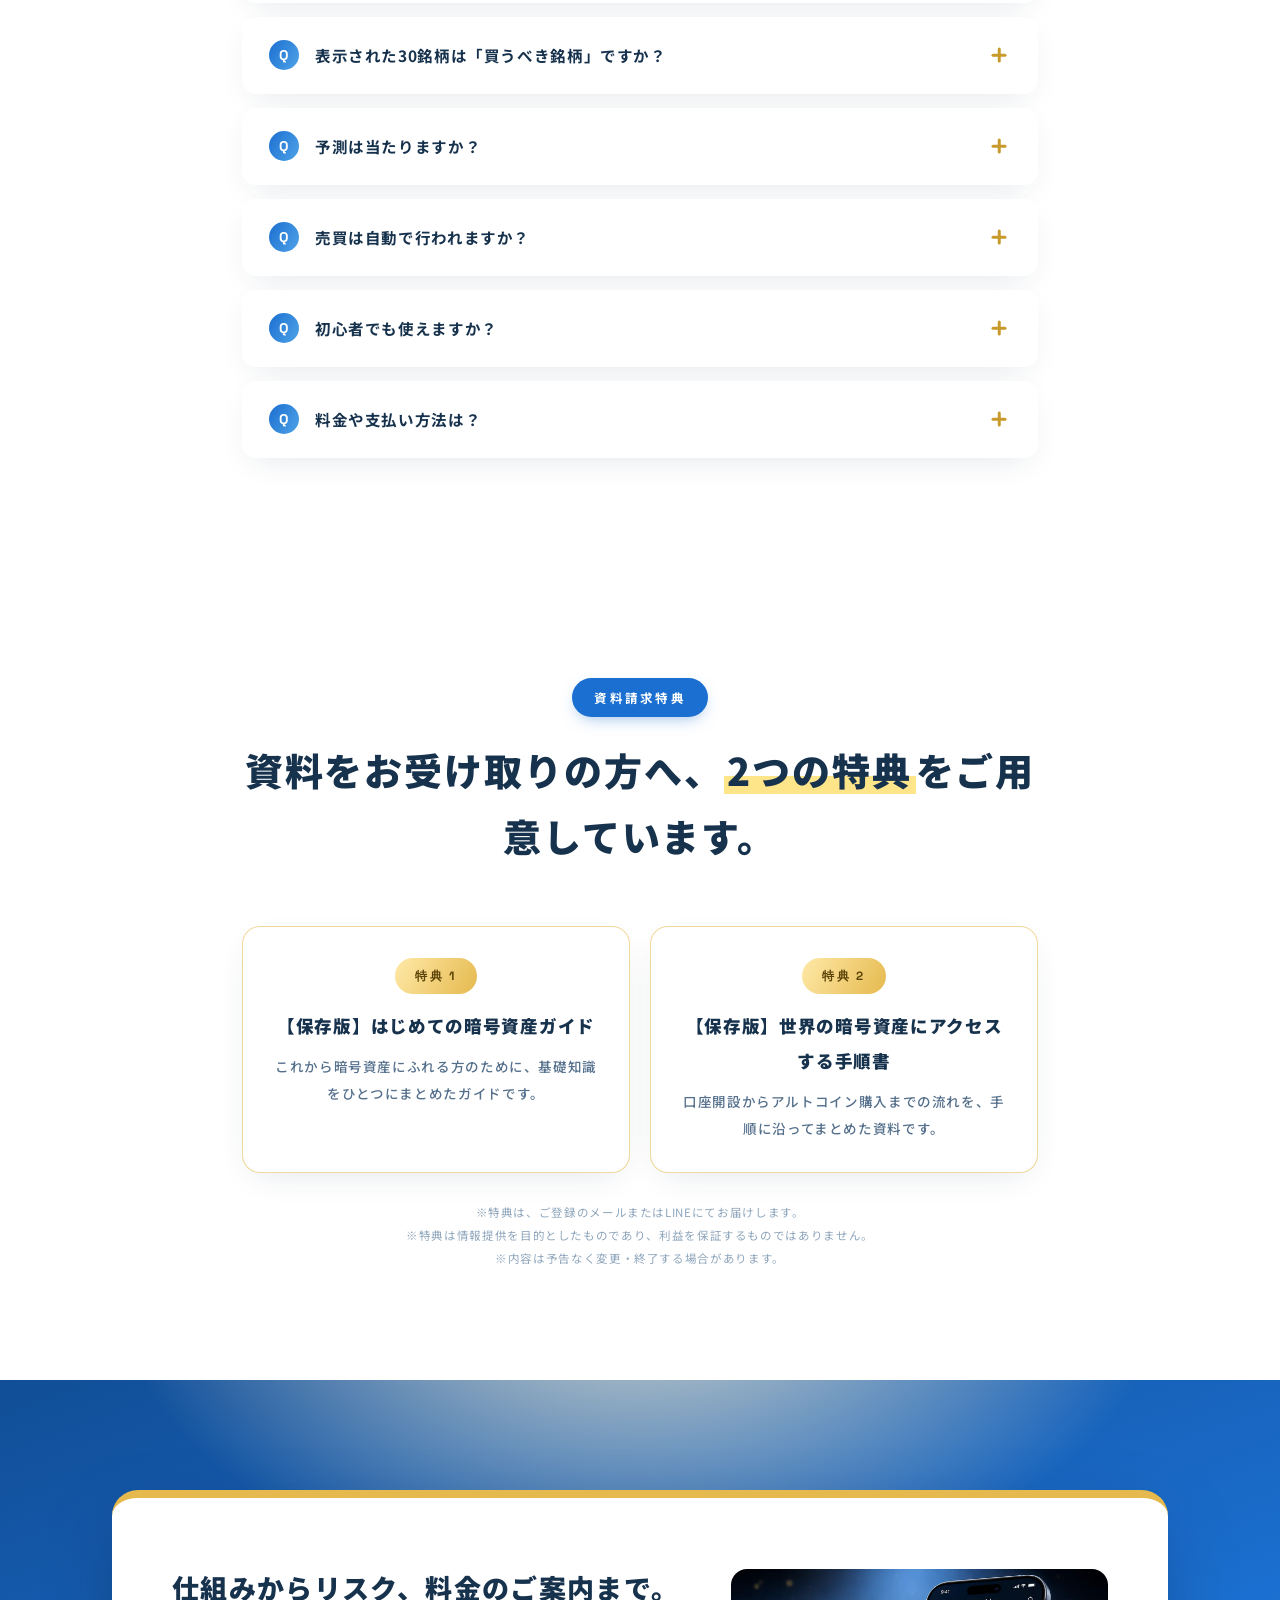
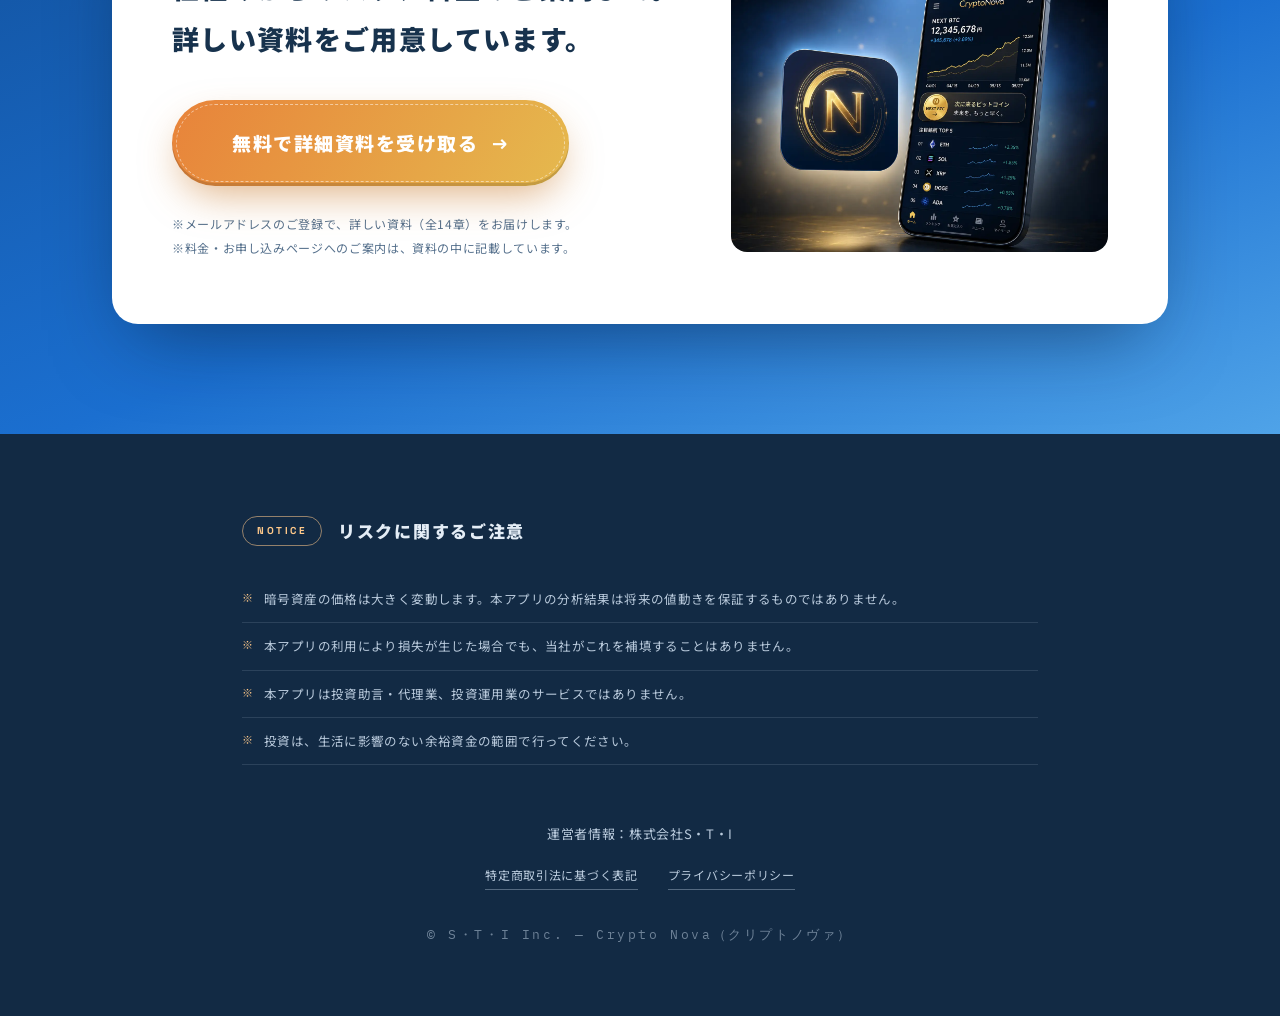
==== commit ba6186b0: "Add files via upload" ====
--- a/index.html
+++ b/index.html
@@ -82,6 +82,29 @@
   .fv-catch2 .sp{ display:none; }
   .fv-cta-sp{ display:none !important; }
 }
+.phone-hero{
+  position:relative;
+  max-width:300px; margin:0 auto;
+}
+.phone-hero::before{
+  content:""; position:absolute; inset:-12% -22%;
+  background:
+    radial-gradient(closest-side at 50% 42%, rgba(229,185,78,.34), transparent 72%),
+    radial-gradient(closest-side at 50% 60%, rgba(79,163,232,.22), transparent 78%);
+  filter:blur(6px);
+  z-index:0;
+}
+.phone-hero img{
+  position:relative; z-index:1;
+  display:block; width:100%; height:auto;
+  filter:drop-shadow(0 30px 44px rgba(23,50,77,.38));
+  animation:phoneFloat 6s ease-in-out infinite;
+}
+@media (prefers-reduced-motion: reduce){ .phone-hero img{ animation:none; } }
+@keyframes phoneFloat{
+  0%,100%{ transform:translateY(0); }
+  50%{ transform:translateY(-12px); }
+}
 </style>
 </head>
 <body>
@@ -127,7 +150,7 @@
   <figure class="fv-sp">
     <img src="images/fv-sp.webp" width="887" height="1774"
       onerror="this.closest('.fv-sp').style.display='none'"
-      alt="Crypto Nova｜相場を、自分の目で読めるようになる。ビットコインなどの成長曲線をAIが学習し、数百万のアルトコインから似た曲線の銘柄を類似率が高い順に30銘柄、自動で表示します。">
+      alt="Crypto Nova｜&quot;次のビットコイン&quot;を見つけるアプリ。数百万のアルトコインから30銘柄に絞り込み、類似率で順位づけ、注意銘柄には警告マークを表示します。">
   </figure>
 
   <div class="fv-cta-sp">
@@ -140,12 +163,11 @@
     <div class="fv-copy">
       <p class="fv-ribbon reveal"><span class="ribbon-star">✦</span><b class="rb-strong">暗号資産の分析アプリ</b><span class="ribbon-div">|</span><b>Crypto&nbsp;Nova</b></p>
 
-      <p class="fv-catch2 reveal">"次のビットコイン"を夢見る。<br class="sp">その前に、データを見る。</p>
+      <p class="fv-catch2 reveal">夢で終わらせない。<br class="sp">まず、データを見る。</p>
 
       <h1 class="fv-title fv-title--b reveal d1">
-        ビットコインの成長曲線に<br class="pc">
-        <span class="mk">"似た銘柄"</span>を、AIが探して<br class="pc">
-        <span class="mk">30個並べる</span>アプリ。
+        <span class="mk">"次のビットコイン"</span>を<br class="pc">
+        見つけるアプリ。
       </h1>
 
 
@@ -162,21 +184,10 @@
     </div>
 
     <div class="fv-visual reveal d2">
-      <div class="app-demo">
-        <div class="app-demo-bar">
-          <span class="ad-dot"></span><span class="ad-dot"></span><span class="ad-dot"></span>
-          <span class="ad-name">Crypto Nova</span>
-        </div>
-        <div class="app-demo-screen">
-          <p class="ad-cap">過去の成長曲線に<b>"似た銘柄"</b>を探す</p>
-          <div class="ad-chart">
-            <canvas id="hero-chart"></canvas>
-            <span class="ad-sim">類似率&nbsp;<b id="hero-sim">0.0</b>%</span>
-          </div>
-          <div class="ad-next" aria-hidden="true"><span class="ad-next-pulse"></span>NEXT&nbsp;BTC</div>
-          <p class="ad-reslabel">似た曲線の銘柄（類似率順）</p>
-          <ul class="ad-results" id="hero-results" aria-hidden="true"></ul>
-        </div>
+      <div class="phone-hero">
+        <img src="images/app-phone.webp" width="452" height="868"
+             alt="Crypto Nova のアプリ画面。NEXT BTC ボタンから分析を開始できる。"
+             decoding="async">
       </div>
     </div>
   </div>
